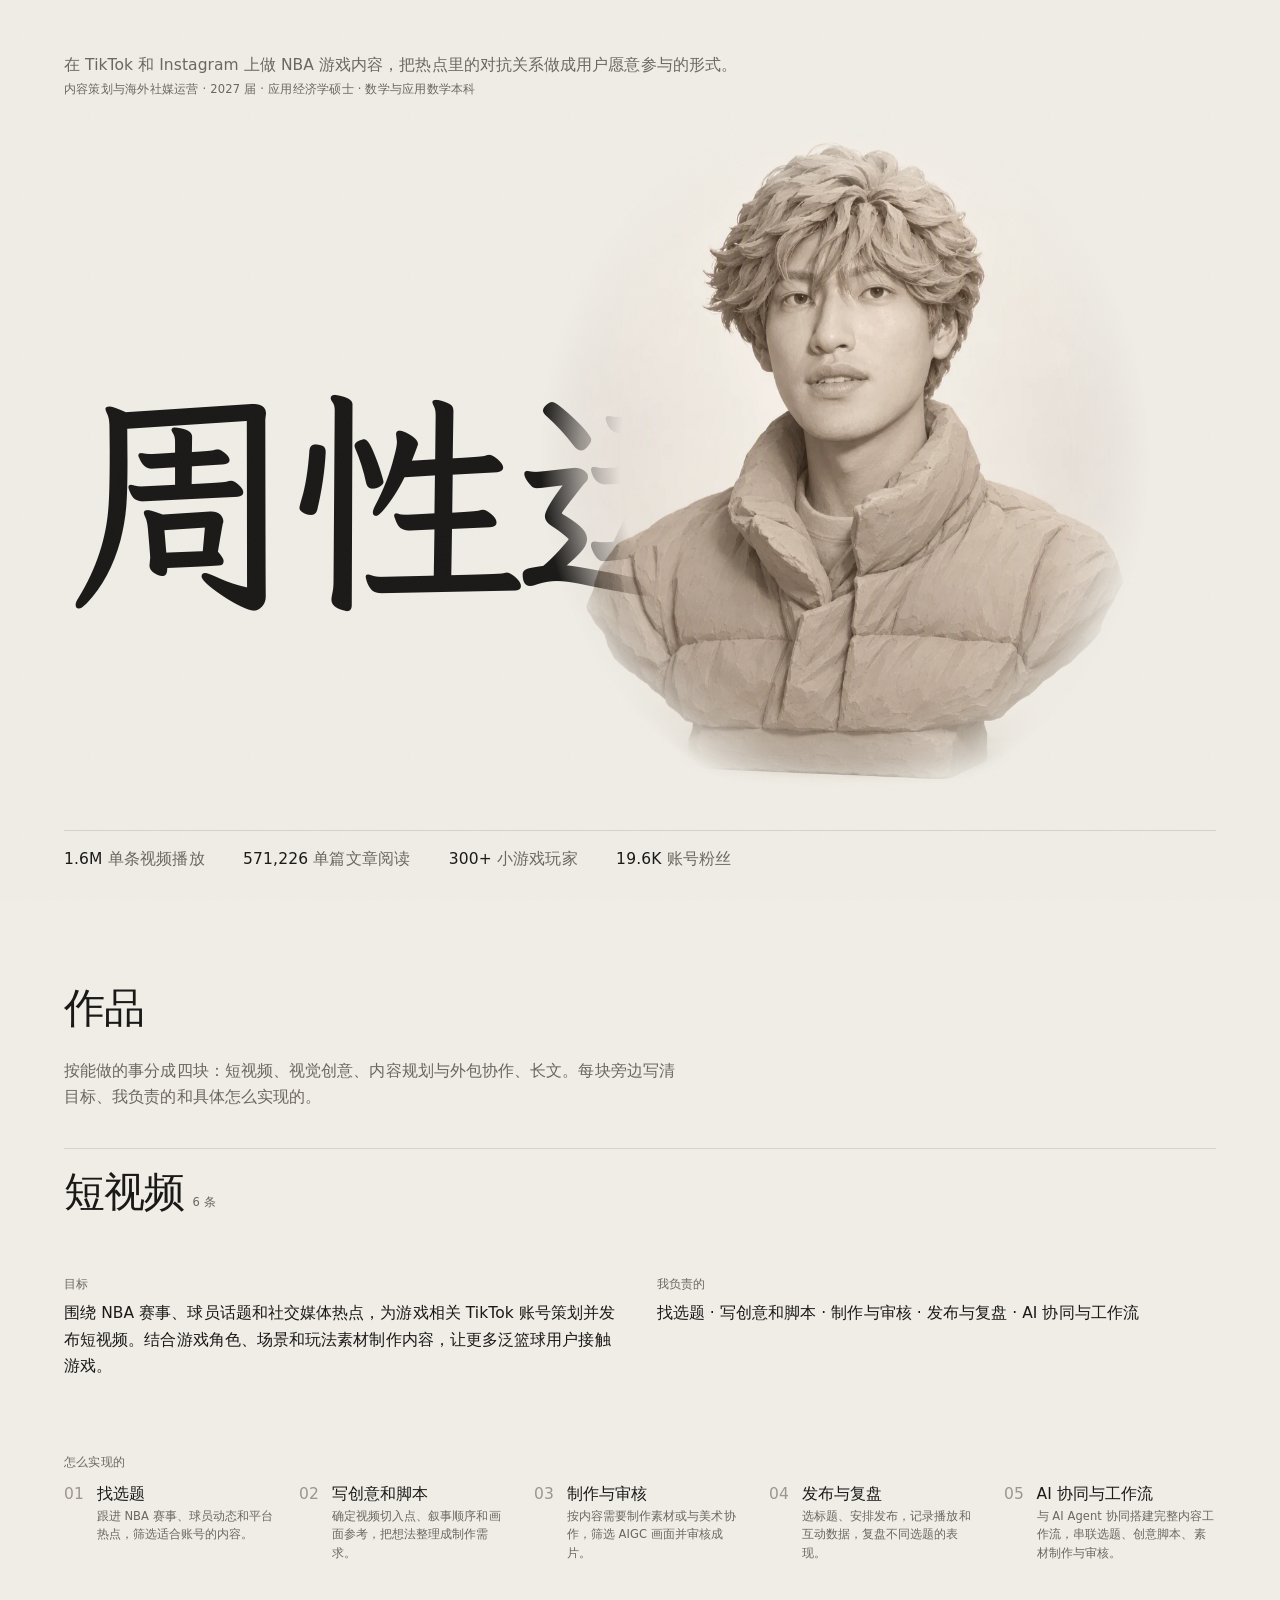
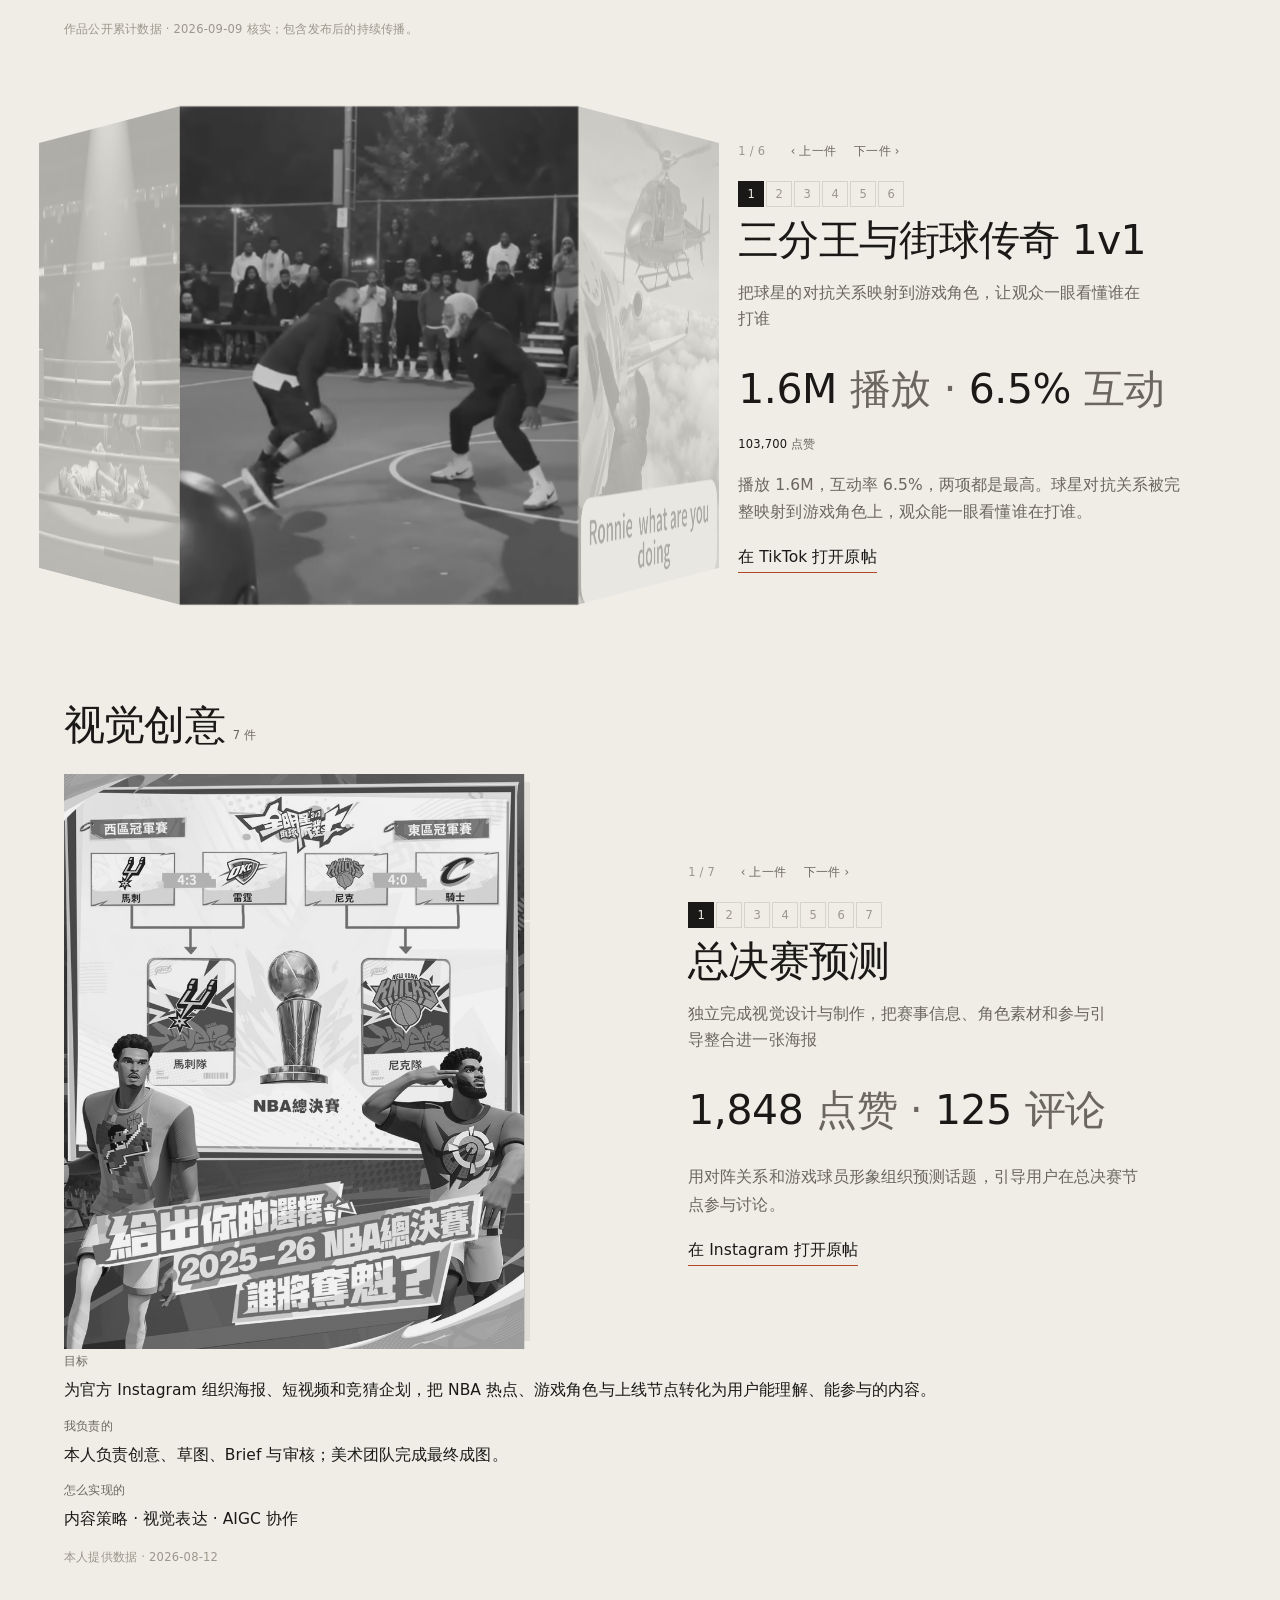
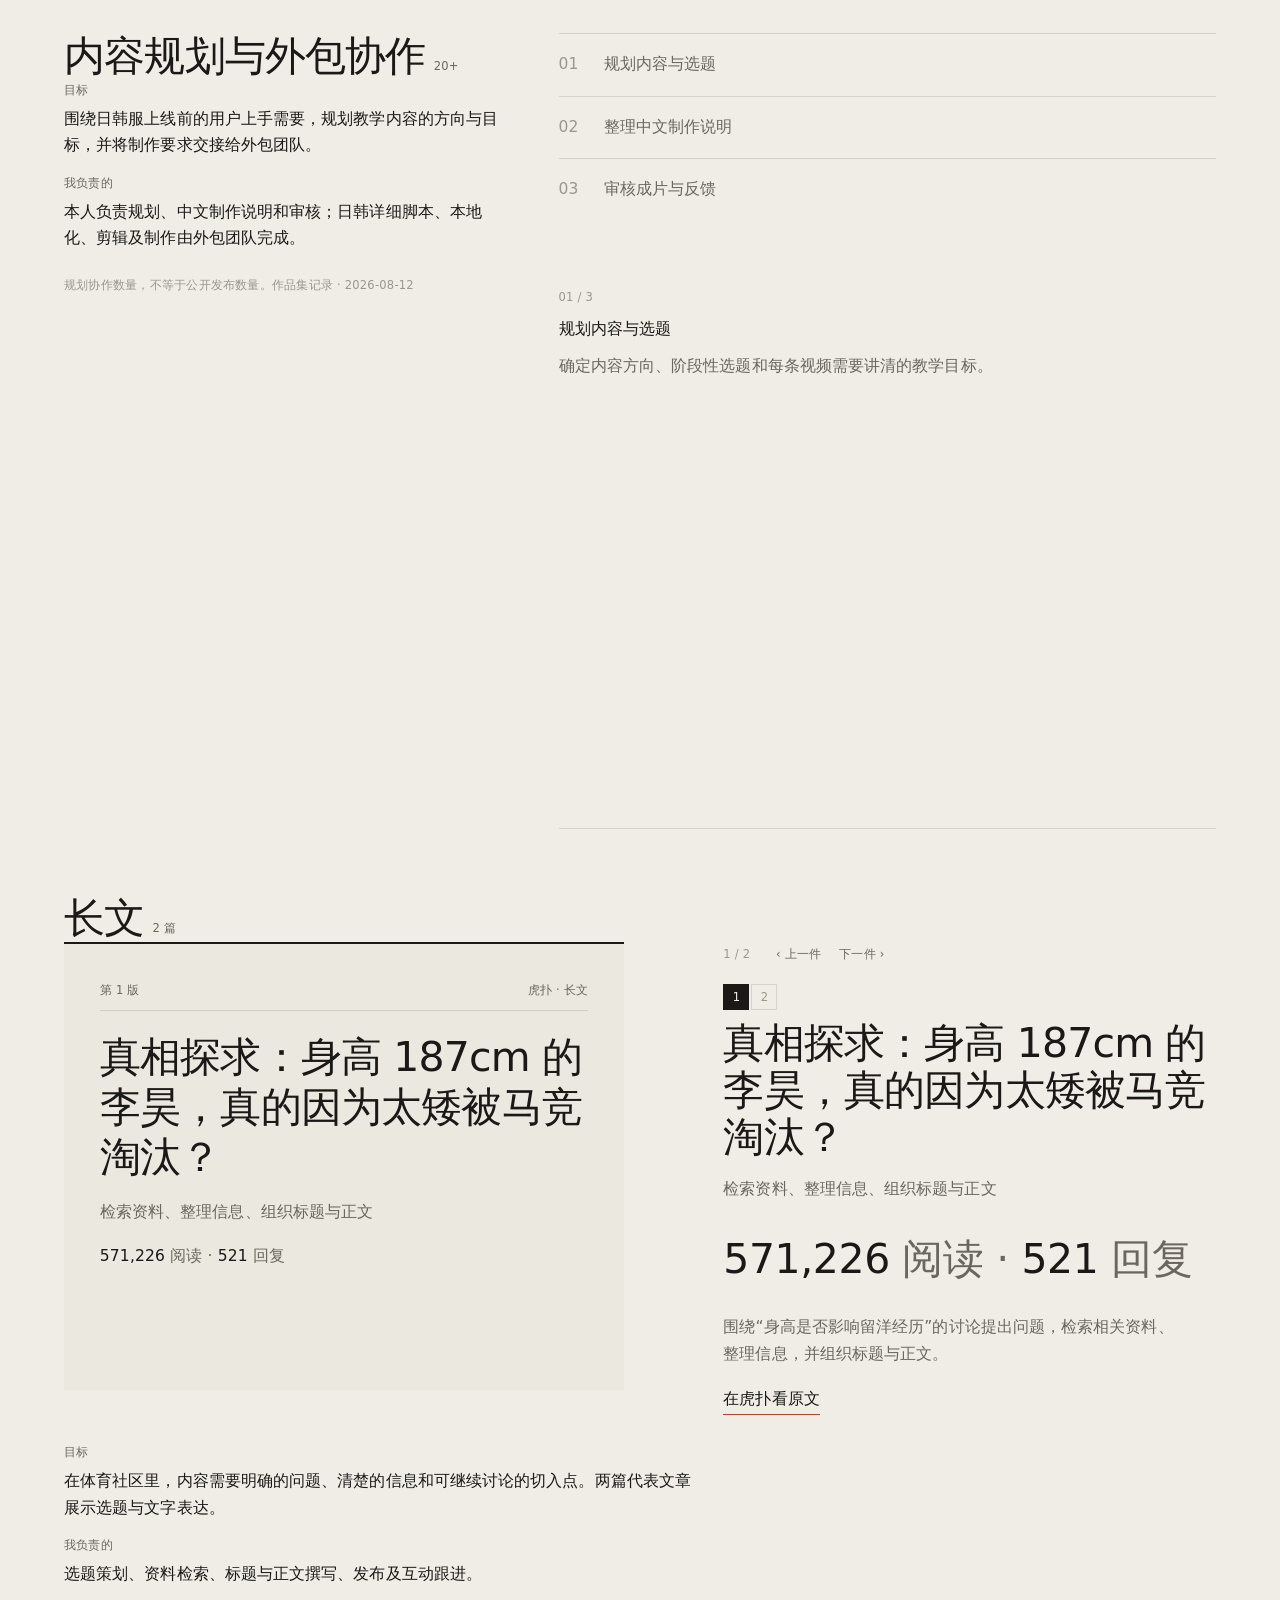
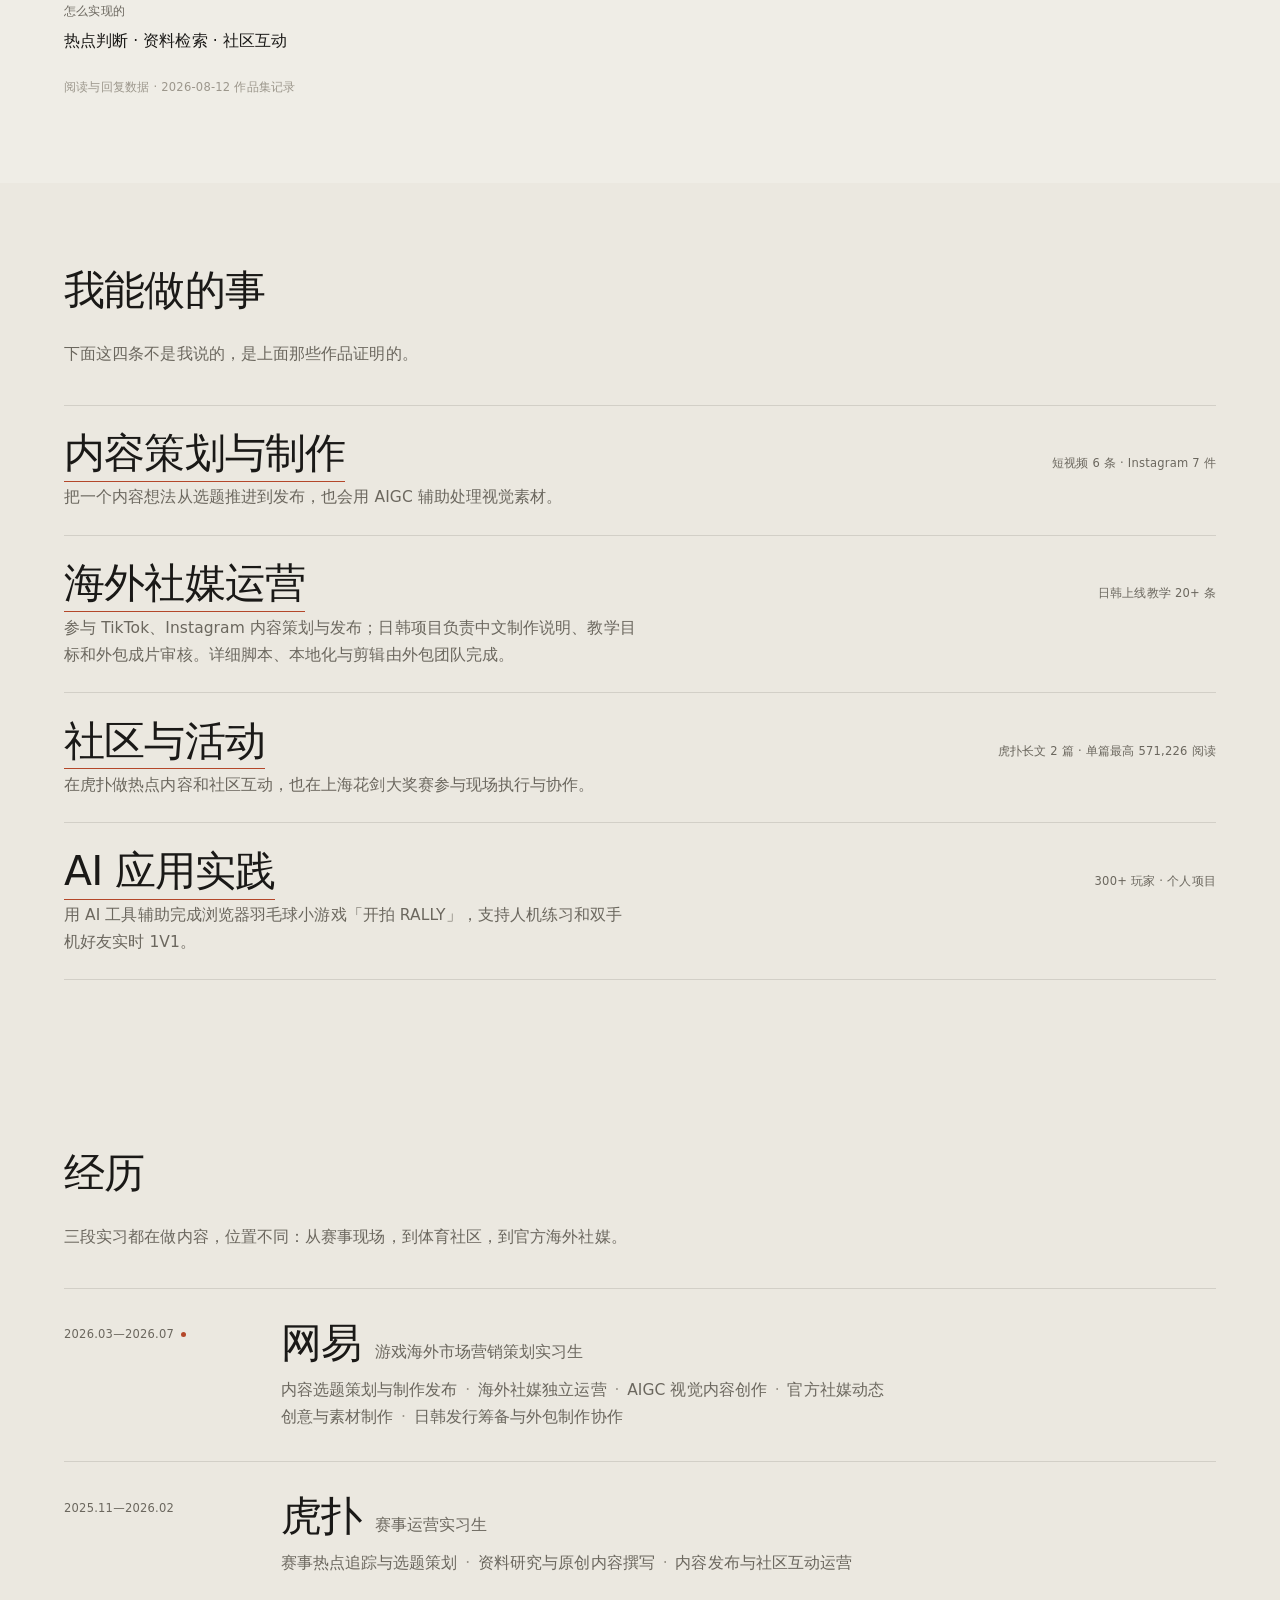
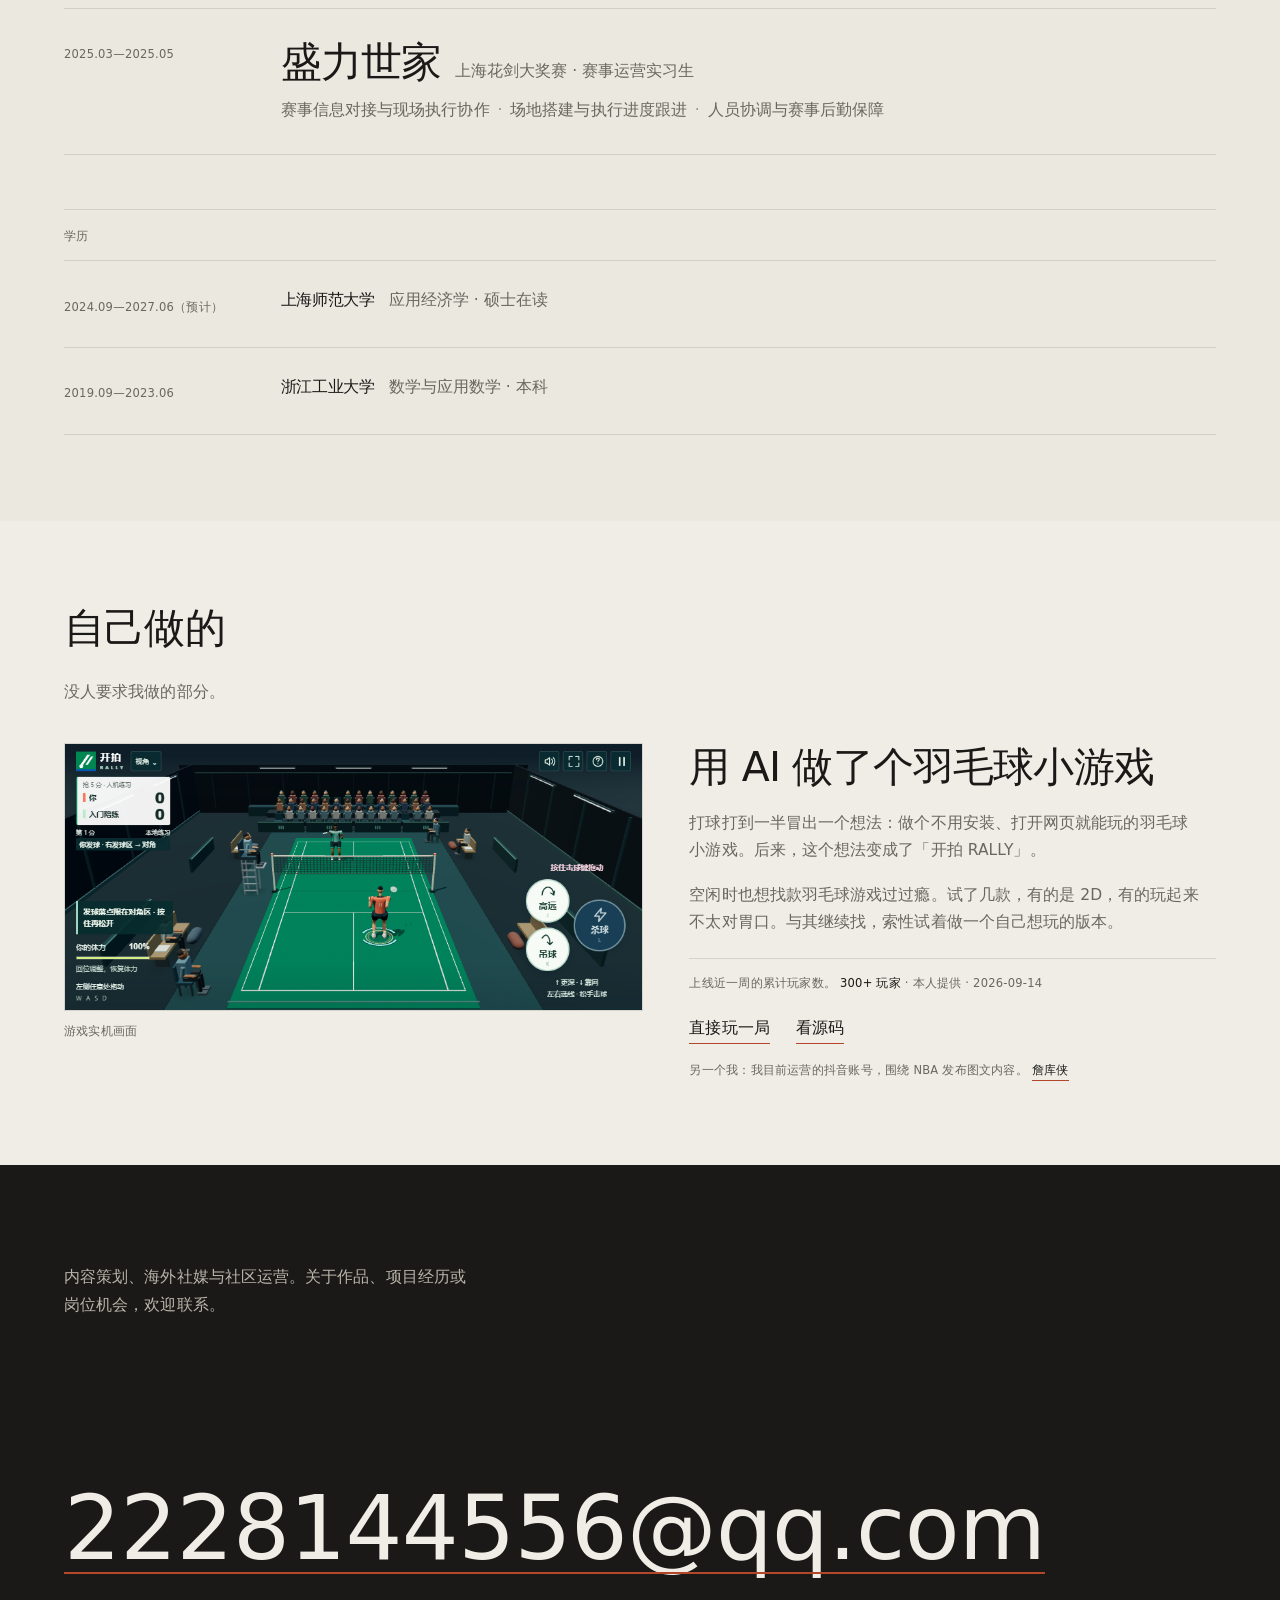
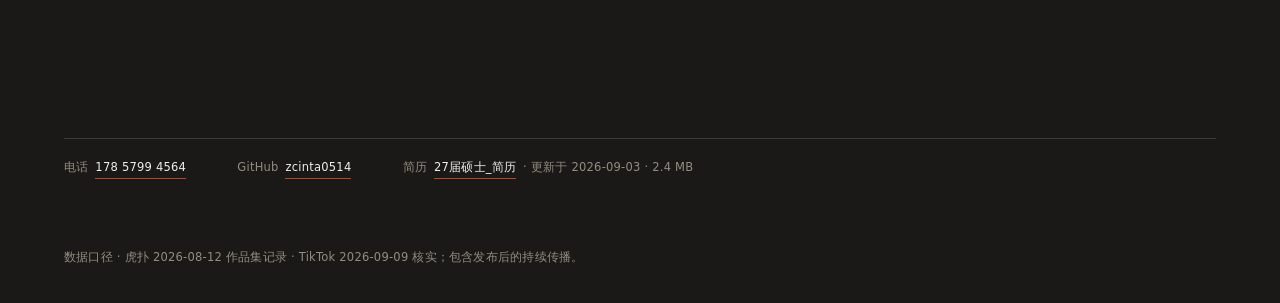
==== site/index.html @ 8b4bf100 "改版：作品章改成四台翻阅装置（转轮 / 翻书 / 抽屉柜 / 掀角） 按用户要求把作品章从"平铺作品"改成"每块一台不同的翻阅装置"—— 浏览本身就是动效，一次只完整露出一个，不再把东西都摊出来。  " ====
<!doctype html>
<html lang="zh-CN">
<head>
<meta charset="utf-8">
<meta name="viewport" content="width=device-width,initial-scale=1">
<title>周性运 · 内容策划与海外社媒运营</title>
<meta name="description" content="周性运（Lucky）的个人作品集：TikTok 与 Instagram 内容策划、海外社媒与社区运营、赛事现场协作，以及用 AI 做的小项目。">
<meta name="theme-color" content="#EFEDE6">
<link rel="stylesheet" href="style.css">
<!-- 有 JS 时才允许「初始隐藏 + 入场」，无 JS 时页面完整可读 -->
<script>document.documentElement.classList.add('js');</script>
</head>
<body>
<a class="skip" href="#works">跳到作品</a>
<div class="grain" aria-hidden="true"></div>

<!-- 顶栏：滚动过首屏后才出现，首屏保持纯净 -->
<header class="bar" id="bar">
  <nav class="bar-nav" aria-label="章节导航">
    <a href="#works" data-nav="works">作品</a>
    <a href="#experience" data-nav="experience">经历</a>
    <a href="#contact" data-nav="contact">联系</a>
    <a class="bar-cv" href="#" data-cv>简历 PDF</a>
  </nav>
</header>

<main id="main">

  <!-- ① 首屏：形象站主位，名字、定位、四个真实数字分列三角 -->
  <section class="hero" aria-labelledby="hero-name">
    <div class="hero-head">
      <h1 class="hero-name" id="hero-name"><span class="mask"><span class="mask-i">周性运</span></span></h1>
      <p class="hero-role">
        <span class="hero-role-main" id="hero-claim"></span>
        <span class="hero-role-sub" id="hero-role-sub"></span>
      </p>
    </div>
    <div class="hero-stage">
      <div class="figure" id="figure" role="img" tabindex="0"
           aria-keyshortcuts="ArrowLeft ArrowRight"
           aria-label="黏土质感的人物半身像：正面站立、微微含笑，会跟随鼠标左右移动转头看向光标。聚焦后可用左右方向键手动调整朝向。"></div>
    </div>
    <p class="hero-proof" id="hero-proof"></p>
    <!-- 峰值方案 B（?peak=hero）时启用：1.6M 升为全页唯一的巨数，证据条只剩其余三个 -->
    <p class="hero-peak" id="hero-peak" hidden></p>
  </section>

  <!-- ② 作品索引：全部作品同权排布，默认去色，点开原地展开 -->
  <section class="sec" id="works" aria-labelledby="works-h">
    <h2 class="sec-h" id="works-h" data-rv><span class="mask"><span class="mask-i">作品</span></span></h2>
    <p class="sec-lead" id="lead-works" data-rv></p>
    <div class="blocks" id="index"></div>
  </section>

  <!-- ③ 中段：能力索引 + 经历，同一块略深的纸色，全页唯一的中景 -->
  <div class="band">
    <section class="sec" id="capability" aria-labelledby="cap-h">
      <h2 class="sec-h" id="cap-h" data-rv><span class="mask"><span class="mask-i">我能做的事</span></span></h2>
      <p class="sec-lead" id="lead-capability" data-rv></p>
      <div class="caps" id="caps"></div>
    </section>

    <section class="sec" id="experience" aria-labelledby="exp-h">
      <h2 class="sec-h" id="exp-h" data-rv><span class="mask"><span class="mask-i">经历</span></span></h2>
      <p class="sec-lead" id="lead-experience" data-rv></p>
      <div class="exps" id="exps"></div>
      <h3 class="sub-h" data-rv>学历</h3>
      <div class="exps exps--edu" id="edus"></div>
    </section>
  </div>

  <!-- ④ 个人项目 -->
  <section class="sec" id="practice" aria-labelledby="pr-h">
    <h2 class="sec-h" id="pr-h" data-rv><span class="mask"><span class="mask-i">自己做的</span></span></h2>
    <p class="sec-lead" id="lead-practice" data-rv></p>
    <div class="practice" id="practice-body"></div>
  </section>

  <!-- ⑤ 收口：唯一的一屏深色，邮箱是主角 -->
  <section class="contact" id="contact" aria-labelledby="contact-h">
    <div class="contact-in">
      <p class="contact-lead" id="contact-lead" data-rv></p>
      <h2 class="contact-mail" id="contact-h" data-rv><a id="contact-mail" href="#"></a></h2>
      <ul class="contact-meta" id="contact-meta" data-rv></ul>
      <p class="contact-note" id="contact-note"></p>
    </div>
  </section>

</main>

<!-- 全站唯一事实来源：仓库共享层，本站不复制、不改写它的任何文案与数字 -->
<script src="../versions/shared/content.js"></script>
<script src="figure.js"></script>
<script src="main.js"></script>
</body>
</html>
---- site/style.css ----
/* ==========================================================================
   周性运 · 个人作品集首页
   零依赖、零构建，file:// 直接可开。
   规则（本文件内自我约束，改前先读）：
   · 只用 transform / opacity / clip-path 做过渡；禁止 transition:all、ease-in、scale(0)
   · 时长只有四档：160 / 320 / 700 / 1000ms；缓动只有 --ease-out 与 --ease-expo
   · 字号只有四档；正文不参与入场动画；入场只播一次
   · 彩色只留给作品：页面本身只有纸色、近黑、暖灰、砖红强调色
   ========================================================================== */

/* 首页姓名字体：霞鹜文楷 Medium（LXGW WenKai Medium）的三字子集（周性运），内嵌为 data URI。
   已核实：解出的 woff2 name 表就是 LXGWWenKai-Medium。（旧站用的是 Noto Serif SC 600，别搞混）
   内嵌而不是外链，是因为部分浏览器在 file:// 下会拦跨源字体请求。 */
@font-face{
  font-family:"Site Name";
  src:url([data-uri]) format("woff2");
  font-style:normal; font-weight:400; font-display:block;
  unicode-range:U+5468,U+6027,U+8FD0;
}

/* ---------------------------------------------------------------- 1 令牌 */
:root{
  /* 色彩：几乎无彩，彩色只留给作品 */
  --paper:#EFEDE6;
  --paper-2:#EBE8E0;            /* 中段一块略深的纸色，制造明暗起伏（提到这个亮度，--ink-2 在其上仍达 4.6:1） */
  --ground:#1A1917;              /* 唯一一屏深色的底色（等于 --ink，另立令牌以免被局部覆盖） */
  --ink:#1A1917;
  --ink-2:#6B675E;              /* 次级文字：暖灰，不是纯灰 */
  --ink-3:#9C978C;
  --rule:rgba(26,25,23,.12);
  --accent:#B4472A;             /* 全站唯一强调色：链接下划线、焦点环、一处标记 */

  /* 缓动：只有两种 */
  --ease-out:cubic-bezier(.22,1,.36,1);
  --ease-expo:cubic-bezier(.16,1,.3,1);

  /* 时长：只有四档 */
  --t-hover:160ms;              /* 悬停反馈（弱） */
  --t-ui:320ms;                 /* UI 状态切换 */
  --t-card:700ms;               /* 卡片入场 / 展开第二级 */
  --t-hero:1000ms;              /* 首屏入场（强） */

  /* 字号：只有四档 */
  --f-xs:11.5px;                /* 标签、注释、数据 */
  --f-sm:15.5px;                /* 正文 */
  --f-md:clamp(26px,3.2vw,42px);/* 章节标题、能力名、详情标题 */
  --f-xl:clamp(38px,7vw,104px); /* 首屏名字、邮箱 */

  /* 版心 */
  --pad:clamp(20px,5vw,76px);
  --gap:clamp(16px,1.8vw,26px);
  --max:1580px;
  --bar:64px;                   /* 顶栏高度，锚点补偿用 */
}

/* ------------------------------------------------------------ 2 基础排版 */
*,*::before,*::after{box-sizing:border-box}
html{-webkit-text-size-adjust:100%}
body{
  margin:0;
  background:var(--paper);
  color:var(--ink);
  font:400 var(--f-sm)/1.75 -apple-system,ui-sans-serif,"PingFang SC","HarmonyOS Sans SC","Microsoft YaHei",system-ui,sans-serif;
  letter-spacing:.005em;
  -webkit-font-smoothing:antialiased;
  overflow-x:hidden;
}
h1,h2,h3,h4,p,ul,ol,figure{margin:0}
ul,ol{padding:0;list-style:none}
a{color:inherit}
img{display:block;max-width:100%}
p{text-wrap:pretty}
h1,h2,h3{text-wrap:balance}
:where(section,[id]){scroll-margin-top:calc(var(--bar) + 12px)}

/* 焦点环：全站唯一，用强调色 */
:where(a,button,[tabindex]):focus-visible{
  outline:2px solid var(--accent);
  outline-offset:3px;
  border-radius:2px;
}
/* 程序化聚焦的容器不画环 */
.card-detail:focus{outline:none}

/* 链接：下划线用强调色，悬停时由右向左收回（160ms，只动 transform） */
.link{
  position:relative;display:inline-block;
  color:var(--ink);text-decoration:none;
}
.link::after{
  content:"";position:absolute;left:0;right:0;bottom:-.12em;height:1px;
  background:var(--accent);transform-origin:0 50%;transform:scaleX(1);
  transition:transform var(--t-hover) var(--ease-out);
}
.link:hover::after{transform-origin:100% 50%;transform:scaleX(0)}

/* 颗粒：全站压一层极淡的噪点，抹掉大色块的塑料感 */
.grain{
  position:fixed;inset:0;z-index:70;pointer-events:none;opacity:.03;
  background-image:url("data:image/svg+xml,%3Csvg xmlns='http://www.w3.org/2000/svg' width='160' height='160'%3E%3Cfilter id='n'%3E%3CfeTurbulence type='fractalNoise' baseFrequency='.85' numOctaves='3' stitchTiles='stitch'/%3E%3C/filter%3E%3Crect width='160' height='160' filter='url(%23n)'/%3E%3C/svg%3E");
}

/* 跳过链接 */
.skip{
  position:fixed;z-index:90;left:var(--pad);top:8px;
  padding:9px 14px;border-radius:2px;
  background:var(--ink);color:var(--paper);
  font-size:var(--f-xs);text-decoration:none;letter-spacing:.02em;
  transform:translateY(-180%);
  transition:transform var(--t-ui) var(--ease-out);
}
.skip:focus{transform:none}

/* -------------------------------------------------------- 3 顶栏（延后出现） */
.bar{
  position:fixed;z-index:60;left:0;right:0;top:0;
  display:flex;justify-content:flex-end;
  padding:0 var(--pad);
  height:var(--bar);
  background:var(--paper);
  border-bottom:1px solid transparent;
  opacity:0;visibility:hidden;
  transition:opacity var(--t-ui) var(--ease-out),
             visibility 0s linear var(--t-ui),
             border-color var(--t-ui) var(--ease-out);
}
.bar.is-on{opacity:1;visibility:visible;border-bottom-color:var(--rule);transition-delay:0s,0s,0s}
.bar-nav{display:flex;align-items:center;gap:clamp(16px,2.4vw,34px)}
.bar-nav a{
  font-size:var(--f-xs);letter-spacing:.02em;text-decoration:none;
  color:var(--ink-2);
  transition:opacity var(--t-hover) var(--ease-out),color var(--t-hover) var(--ease-out);
}
.bar-nav a:hover{color:var(--ink)}
.bar-nav a[aria-current="true"]{color:var(--ink)}
.bar-cv{color:var(--ink)!important;border-bottom:1px solid var(--accent);padding-bottom:2px}

/* ------------------------------------------------------------ 4 揭示原语 */
/* 观察目标用不裁切的 [data-rv]；被裁切/位移的是它内部或它自己（都不影响面积判定） */
html.js [data-rv]{opacity:0;transform:translateY(16px)}
html.js [data-rv].in{
  opacity:1;transform:none;
  transition:opacity var(--t-card) var(--ease-out) calc(var(--i,0)*70ms),
             transform var(--t-card) var(--ease-out) calc(var(--i,0)*70ms);
}
html.js .mask{display:block;overflow:hidden;padding:.1em 0 .12em;margin:-.1em 0 -.12em}
html.js .mask-i{display:block;transform:translateY(115%)}
html.js .in .mask-i{transform:none;transition:transform var(--t-card) var(--ease-expo) calc(var(--i,0)*70ms)}

/* ------------------------------------------------------------------ 5 首屏 */
/* 首屏：巨大的名字作为背景层，黏土形象叠压在他的名字之上。
   三点分布（左上信息 / 中央名字+形象 / 底部数据），只有一个焦点。 */
.hero{
  position:relative;
  min-height:100svh;
  overflow:hidden;                 /* 形象永不溢出视口 */
  padding:0 var(--pad);
}
.hero-head{position:static}        /* 旧结构兼容，不再参与布局 */
.hero-name{
  position:absolute;left:var(--pad);top:56%;
  transform:translateY(-50%);
  margin:0;z-index:1;pointer-events:none;
  white-space:nowrap;
  font-family:"Site Name",-apple-system,ui-sans-serif,"PingFang SC",sans-serif;
  font-weight:400;
  font-size:clamp(78px,18.5vw,278px);line-height:.82;letter-spacing:-.05em;
}
.hero-name .mask{display:block;overflow:hidden;padding-bottom:.06em}
.hero-name .mask-i{text-box:trim-both cap alphabetic}   /* 视觉间距＝真实间距（Chrome 133+/Safari 18.2+，不支持则忽略） */
html.js .hero-name .mask-i{transition:transform var(--t-hero) var(--ease-expo)}
html.js body.loaded .hero-name .mask-i{transform:none}
.hero-role{
  position:absolute;left:var(--pad);top:clamp(34px,6svh,62px);
  z-index:3;
  display:flex;flex-direction:column;gap:4px;
}
.hero-role-main{font-size:var(--f-sm);line-height:1.45;color:var(--ink-2)}
.hero-role-sub{font-size:var(--f-xs);line-height:1.6;color:var(--ink-2);letter-spacing:.02em}
html.js .hero-role,html.js .hero-proof,html.js .hero-peak{opacity:0}
html.js .hero-proof,html.js .hero-peak{transform:translateY(10px)}
html.js body.loaded .hero-role{opacity:1;transition:opacity var(--t-card) var(--ease-out) 80ms}
.hero-stage{position:absolute;inset:0;z-index:2;pointer-events:none}

/* 形象：绝对定位，向下锚定，方形框由 CSS 定尺寸（figure.js 只管帧与转角） */
.figure{
  position:absolute;left:var(--fig-x,66%);bottom:clamp(80px,13svh,136px);
  transform:translateX(-50%);
  width:min(72svh,660px,58vw);aspect-ratio:1/1;
  opacity:0;
  pointer-events:auto;             /* 键盘可聚焦 */
}
html.js .figure{transition:opacity var(--t-hero) var(--ease-out) 80ms}
html.js body.loaded .figure{opacity:1}
.figure .frames{position:absolute;inset:0;will-change:transform}
.figure .frame{
  position:absolute;inset:0;width:100%;height:100%;object-fit:contain;
  opacity:0;transform:translateZ(0);backface-visibility:hidden;
  /* 径向羽化：抹掉图片自带方形背景的边界，让形象无缝浮在纸色上 */
  -webkit-mask-image:radial-gradient(ellipse 47% 54% at 50% 50%,#000 74%,rgba(0,0,0,.62) 87%,transparent 100%);
  mask-image:radial-gradient(ellipse 47% 54% at 50% 50%,#000 74%,rgba(0,0,0,.62) 87%,transparent 100%);
  /* 素材自带背景比纸色偏暗偏暖（中心约差 6/255），提一档正好压回纸色 */
  filter:brightness(1.02);
  pointer-events:none;user-select:none;-webkit-user-drag:none;
}
.figure .shadow{
  position:absolute;left:50%;bottom:.6%;width:52%;height:7.5%;
  transform:translateX(-50%);
  background:radial-gradient(closest-side,rgba(62,54,42,.20),rgba(62,54,42,.12) 45%,rgba(62,54,42,.04) 72%,rgba(62,54,42,0) 100%);
  filter:blur(6px);pointer-events:none;
}

/* 四个真实数字：一行小字，不做大数字并排 */
.hero-proof{
  position:absolute;left:var(--pad);right:var(--pad);bottom:clamp(18px,3svh,32px);
  z-index:3;
  display:flex;flex-wrap:wrap;gap:6px clamp(18px,3vw,42px);
  padding-top:clamp(12px,1.6svh,18px);
  border-top:1px solid var(--rule);
  font-size:var(--f-sm);letter-spacing:.01em;color:var(--ink-2);
}
.hero-proof b{font-weight:500;color:var(--ink);font-variant-numeric:tabular-nums}

/* 峰值方案 B（?peak=hero）：1.6M 从证据条里拿出来，升为首屏唯一的巨数。
   用 --f-xl 一档（与首屏名字、邮箱同级），此时证据条只剩其余三个数字，
   全页不会再出现第二个这么大体量的东西——这就是“唯一的峰值”。 */
.hero-peak{
  position:absolute;left:var(--pad);bottom:clamp(56px,8.6svh,88px);
  z-index:3;margin:0;
  display:flex;align-items:baseline;gap:clamp(10px,1.1vw,16px);flex-wrap:wrap;
  font-size:var(--f-xl);font-weight:400;line-height:1;letter-spacing:-.045em;color:var(--ink);
}
.hero-peak b{font-weight:500;font-variant-numeric:tabular-nums}
.hero-peak span{font-size:var(--f-xs);font-weight:400;letter-spacing:.02em;color:var(--ink-2)}
.hero-peak[hidden]{display:none}
html.js body.loaded .hero-proof{opacity:1;transform:none;transition:opacity var(--t-card) var(--ease-out) 160ms,transform var(--t-card) var(--ease-out) 160ms}
/* 峰值数字比证据条晚一拍出现，让“名字 → 形象 → 巨数 → 证据条”分四拍入场 */
html.js body.loaded .hero-peak{opacity:1;transform:none;transition:opacity var(--t-hero) var(--ease-out) 240ms,transform var(--t-hero) var(--ease-out) 240ms}

/* ------------------------------------------------------------ 6 章节外壳 */
.sec{
  max-width:var(--max);margin-inline:auto;
  padding:clamp(64px,9.5svh,116px) var(--pad);
}
.band{background:var(--paper-2)}
.sec-h{
  font-size:var(--f-md);font-weight:500;line-height:1.12;letter-spacing:-.02em;
  margin-bottom:clamp(26px,4.2svh,46px);   /* 标题上方留白 > 下方留白 */
}
.sec-h .mask-i{text-box:trim-both cap alphabetic}
/* 章节导语：紧贴标题，交代这一节要怎么读。四条长度刻意不同（见 content.js），
   避免四节又长成同一套模具。它属于标题块，所以标题上方留白仍大于下方。 */
.sec-lead{
  font-size:var(--f-sm);line-height:1.7;color:var(--ink-2);
  max-width:62ch;text-wrap:pretty;
  margin:calc(-1 * clamp(10px,1.8svh,22px)) 0 clamp(26px,4.2svh,46px);
}
.sub-h{
  font-size:var(--f-xs);font-weight:400;letter-spacing:.02em;color:var(--ink-2);
  margin:clamp(38px,6svh,62px) 0 14px;padding-top:16px;border-top:1px solid var(--rule);
}

/* ------------------------------------------------------------ 7 作品索引 */
/* ------------------------------------------------- 7 作品：按能力分块 */
/* 不再是“一个大网格装十六件”。四块 = 四种能力，每块有自己的版式、自己的 meta 位置、
   自己的揭示方向。骨架借自 obys 作品页：旁边一列固定的元信息，媒体序列尺寸不一，
   文字写进留白，不堆在同一套卡片里。
     · 短视频  上置 meta 横条 + 通栏主片 + 五格片单 · 片单从左横向擦入
     · 视觉创意 meta 填进海报墙最后一格              · 逐张自下揭开
     · 内容规划 左参数 + 右三步流程                   · 细线从左长出、步骤随后上升
     · 长文    meta 收在末尾，正文只有两行大字          · 不动（克制就是它的区别） */
.blocks{display:block}

/* ---- 块间距。块与块之间比块内松，前一块的尾巴不会和后一块的头黏在一起 ---- */
.blk{padding-top:clamp(52px,7.4svh,92px)}
.blk:first-child{padding-top:0}

/* ---- 块体内网格。--colw = 单格宽，展开时左栏直接用它 → 图片尺寸前后完全一致 ---- */
.blk-body{display:grid;gap:var(--gap)}
.blk--video .blk-body{grid-template-columns:repeat(5,1fr);--colw:calc((100% - 4 * var(--gap)) / 5)}
.blk--poster .blk-body{grid-template-columns:repeat(4,1fr);--colw:calc((100% - 3 * var(--gap)) / 4)}

/* ---- 通栏主片：块 1 的峰值。图与说明并置，why 全文放在正面 ---- */
/* ---- 块 1 的「带架」：一台翻阅装置，不是一排卡片 ----
     台面放当前那盘的封面，切换时封面绕 Y 轴翻过去（翻带）；
     下面一排磁带脊背可以点、可以按左右键，当前那盘抬起来。 */
/* ---- 块 1 的「转轮」：一台轮回式的翻阅装置，不是一排卡片 ----
     六盘磁带排成一个圆环（6 × 60° = 一圈），正面那盘朝着你，
     两侧各斜着一盘、更远的转到背面就看不见了；点下一盘，整圈转 60°。 */
.viewer{--rw:340px;--rh:425px;display:grid;grid-template-columns:minmax(0,1.32fr) minmax(0,1fr);gap:clamp(24px,3.4vw,60px);align-items:center}
.viewer--book{grid-template-columns:minmax(0,1.1fr) minmax(0,1fr)}
.viewer--peel{grid-template-columns:minmax(0,1.25fr) minmax(0,1fr);align-items:start}
.ring{
  position:relative;height:calc(var(--rh) * 1.32);
  display:grid;place-items:center;
  perspective:2000px;                      /* 透视越大，圆的挤压越轻 */
}
.ring-in{
  position:relative;width:var(--rw);height:var(--rh);
  transform-style:preserve-3d;
  transition:transform var(--t-card) var(--ease-expo);   /* 整圈转动 = 轮回的动效本身 */
}
.ring-i{
  position:absolute;inset:0;margin:0;
  backface-visibility:hidden;              /* 转到背面的自动看不见 */
  opacity:.34;
  transition:opacity var(--t-card) var(--ease-out);
}
.ring-i img{
  width:100%;height:100%;object-fit:cover;
  filter:grayscale(1) contrast(.85);
  transition:filter 400ms var(--ease-out);
}
.ring-i.is-on{opacity:1}
.ring-i.is-on img{filter:grayscale(1) contrast(1)}
.ring-i.is-on:hover img{filter:none}       /* 彩色仍然只留给“你正在看的那一件” */

/* ---- 舞台二：翻书（视觉创意）---- */
/* 两层就够：.book-under 放“下一页”，.book-leaf 绕书脊转出去。
   过 90° 后背面不可见，下面那页就露出来了——这就是翻页。 */
.book{position:relative;width:min(100%,460px);aspect-ratio:4/5;perspective:2200px;justify-self:start}
.book-page{position:absolute;inset:0;margin:0;overflow:hidden}
.book-page img{display:block;width:100%;height:100%;object-fit:cover}
.book-under img{filter:grayscale(1) contrast(.9)}
.book-leaf{
  transform-origin:0 50%;                  /* 书脊在左边 */
  backface-visibility:hidden;
  filter:grayscale(1) contrast(.9);
  box-shadow:1px 0 0 var(--rule);
  transition:transform var(--t-hero) var(--ease-expo),filter 400ms var(--ease-out);
}
.book-leaf:hover{filter:none}
.book-leaf.is-flipping{transform:rotateY(-172deg)}
/* 右侧一叠纸边：暗示还有更多页 */
.book-edges{position:absolute;top:8px;bottom:8px;right:-6px;width:6px;display:grid;gap:2px}
.book-edge{background:var(--rule);opacity:.55}
.vpanel{transition:opacity var(--t-ui) var(--ease-out)}
.vpanel.is-turning{opacity:0}
.v-n{display:flex;align-items:baseline;gap:clamp(14px,2vw,26px);font-size:var(--f-xs);letter-spacing:.02em;color:var(--ink-3)}
.v-count{font-variant-numeric:tabular-nums}
.v-nav{display:flex;gap:clamp(10px,1.4vw,18px)}
.v-btn{
  border:0;padding:2px 0;background:none;cursor:pointer;
  font:inherit;font-size:var(--f-xs);letter-spacing:.02em;color:var(--ink-2);
  transition:color var(--t-hover) var(--ease-out);
}
.v-btn:hover{color:var(--ink)}
.v-btn:focus-visible{outline:none;color:var(--ink);text-decoration:underline;text-decoration-color:var(--accent);text-underline-offset:4px}
/* 一圈数字点：告诉你“一共几个、现在第几个”，但内容不摊开 */
.v-dots{display:flex;gap:2px;margin-top:clamp(14px,2svh,20px)}
.v-dot{
  width:26px;height:26px;padding:0;border:1px solid var(--rule);background:none;cursor:pointer;
  font:inherit;font-size:var(--f-xs);color:var(--ink-3);font-variant-numeric:tabular-nums;
  transition:color var(--t-hover) var(--ease-out),border-color var(--t-hover) var(--ease-out),background-color var(--t-hover) var(--ease-out);
}
.v-dot:hover{color:var(--ink);border-color:var(--ink-3)}
.v-dot.is-on{color:var(--paper);background:var(--ink);border-color:var(--ink)}
.v-dot:focus-visible{outline:2px solid var(--accent);outline-offset:2px}
.v-title{margin:10px 0 0;font-size:var(--f-md);font-weight:500;line-height:1.14;letter-spacing:-.02em}
.v-face{margin-top:clamp(12px,1.8svh,18px);font-size:var(--f-sm);line-height:1.7;color:var(--ink-2);max-width:44ch}
.v-meta{margin:clamp(16px,2.4svh,26px) 0 0;font-size:var(--f-md);letter-spacing:-.01em;color:var(--ink-2);font-variant-numeric:tabular-nums}
.v-meta b{font-weight:400;color:var(--ink)}
.v-sub{margin:8px 0 0;font-size:var(--f-xs);letter-spacing:.02em;color:var(--ink-2);font-variant-numeric:tabular-nums}
.v-sub b{font-weight:400;color:var(--ink)}
.v-why{margin-top:clamp(14px,2svh,20px);font-size:var(--f-sm);line-height:1.75;color:var(--ink-2);max-width:46ch}
.v-link{display:inline-block;margin-top:clamp(14px,2svh,22px)}

/* ---- 海报墙最后一格：把“目标 / 我负责的 / 怎么实现的”写进留白。
        8 格 = 7 张海报 + 1 格文字，网格正好铺满，不留空洞。 ---- */
.blk-meta--incell{align-self:start;padding-top:2px}
.blk-meta--incell .blk-meta{display:block}
.blk-meta--incell .blk-row{margin-bottom:12px}
.blk-meta--incell dd{font-size:var(--f-xs);line-height:1.65}
.blk-meta--incell .blk-note{margin-top:14px}

/* ---- 块 3：不是作品网格，是“我怎么干的”。一台抽屉柜：三个把手，拉出一个看一步 ---- */
.blk--flow{display:grid;grid-template-columns:minmax(0,.8fr) minmax(0,1.2fr);gap:clamp(28px,4.4vw,76px);align-items:start}
.blk--flow .blk-meta{display:block}
.cabinet{display:grid}
.cab-handles{list-style:none;margin:0 0 clamp(14px,2.2svh,22px);padding:0}
.cab-handle{
  display:flex;align-items:baseline;gap:clamp(14px,2vw,26px);width:100%;
  padding:clamp(13px,1.9svh,19px) 0;border:0;border-top:1px solid var(--rule);
  background:none;cursor:pointer;text-align:left;
  font:inherit;font-size:var(--f-sm);color:var(--ink-2);
  transition:color var(--t-hover) var(--ease-out);
}
.cab-handle:hover{color:var(--ink)}
.cab-handle.is-on{color:var(--ink)}
.cab-handle.is-on .cab-n{color:var(--accent)}
.cab-handle:focus-visible{outline:none;text-decoration:underline;text-decoration-color:var(--accent);text-underline-offset:4px}
.cab-n{font-weight:400;color:var(--ink-3);font-variant-numeric:tabular-nums}
.cab-name{font-weight:500}
/* 抽屉口：高度固定（取最高那一页），里面靠 translateX 滑，不动高度就不会抽动整页 */
.cab-hop{overflow:hidden;border-bottom:1px solid var(--rule)}
.cab-drawer{display:flex;align-items:stretch;transition:transform var(--t-card) var(--ease-expo)}
.cab-sheet{flex:0 0 100%;padding:clamp(18px,2.6svh,28px) 0 clamp(22px,3svh,32px)}
.cab-step{font-size:var(--f-xs);letter-spacing:.02em;color:var(--ink-3);font-variant-numeric:tabular-nums}
.cab-h{margin:9px 0 0;font-size:var(--f-sm);font-weight:500}
.cab-text{margin-top:10px;font-size:var(--f-sm);line-height:1.7;color:var(--ink-2);max-width:52ch}
.cab-fig{margin:clamp(16px,2.4svh,24px) 0 0}
.cab-fig img{width:100%;height:auto;filter:grayscale(1) contrast(.95);opacity:.82}
.cab-sheet .link{display:inline-block;margin-top:14px}
.blk--flow .pr-cap{margin-top:10px;font-size:var(--f-xs);letter-spacing:.02em;color:var(--ink-3)}

/* ---- 块 4：报纸版面。一次只掀开一版（见 stagePeel），靠字撑不靠图 ---- */
.peel{position:relative;width:min(100%,560px);aspect-ratio:5/4;perspective:2400px;justify-self:start}
.peel-page{
  position:absolute;inset:0;margin:0;overflow:hidden;
  padding:clamp(20px,2.8vw,38px);
  background:var(--paper-2);border-top:2px solid var(--ink);
}
.peel-page{transform-origin:100% 100%}
.peel-leaf{backface-visibility:hidden;transition:transform var(--t-hero) var(--ease-expo)}
.peel-leaf.is-peeling{transform:rotate3d(-1,1,0,152deg)}   /* 从右下角掀开 */
.peel-top{
  display:flex;justify-content:space-between;gap:16px;
  padding-bottom:10px;border-bottom:1px solid var(--rule);
  font-size:var(--f-xs);letter-spacing:.02em;color:var(--ink-2);
}
.peel-head{margin:clamp(16px,2.4svh,26px) 0 0;font-size:var(--f-md);font-weight:500;line-height:1.22;letter-spacing:-.02em}
.peel-face{margin-top:clamp(12px,1.8svh,18px);font-size:var(--f-sm);line-height:1.7;color:var(--ink-2);max-width:36ch}
.peel-meta{margin:clamp(14px,2svh,20px) 0 0;font-size:var(--f-sm);letter-spacing:.01em;color:var(--ink-2);font-variant-numeric:tabular-nums}
.peel-meta b{font-weight:400;color:var(--ink)}

/* ---- 块 4 尾巴：目标 / 我负责的 / 怎么实现的 ---- */
.art-meta-block{margin-top:clamp(22px,3.2svh,36px);max-width:64ch}
.art-meta-block .blk-meta{display:block}

/* ---- 每块不同的揭示。同一个“入场只播一次”的原语，换方向、换介质、换错峰，
        就是四种不同的块——而不是四块同样的卡片淡入。
        【重要】裁切只能下在卡片内部的 .card-media 上。被 IntersectionObserver 观察的
        那个元素一旦被 clip-path 裁到 0 面积，intersectionRatio 恒为 0，它永远等不到自己的
        揭示回调（PROGRESS.md 里记过这个坑）。所以被观察的 .card / .viewer 保持完整面积。 ---- */
/* 块 1 转轮：入场走通用淡入上浮（.viewer 自己就是 data-rv），
   圆盘内三盘之间的明暗切换全交给 .is-on。
   （不要给 .ring-in 加入场旋转——它的 transform 是 deckPaint 写的内联样式，会直接被盖掉） */
html.js .blk--video .viewer .ring-i{opacity:0}
html.js .blk--video .viewer.in .ring-i{opacity:.34}
html.js .blk--video .viewer.in .ring-i.is-on{opacity:1}
/* 块 2 翻书：封面自下掀开（裁的是 .book-under，不是被观察的 .viewer） */
html.js .viewer--book .book-under{clip-path:inset(100% 0 0 0)}
html.js .viewer--book.in .book-under{clip-path:inset(0);transition:clip-path var(--t-hero) var(--ease-expo) 80ms}
/* 块 3 抽屉：把手依次推入，抽屉里的那一页随后淡入（--n 由 main.js 写） */
html.js .blk--flow .cab-handle{opacity:0;transform:translateX(-12px)}
html.js .blk--flow .cabinet.in .cab-handle{opacity:1;transform:none}
html.js .blk--flow .cab-handle{transition:opacity var(--t-card) var(--ease-out) calc(var(--n,0)*90ms + 80ms),transform var(--t-card) var(--ease-out) calc(var(--n,0)*90ms + 80ms),color var(--t-hover) var(--ease-out)}
html.js .blk--flow .cab-sheet{opacity:0}
html.js .blk--flow .cabinet.in .cab-sheet{opacity:1;transition:opacity var(--t-hero) var(--ease-out) 260ms}
/* 块 4 掀角：版面只淡入，位移交给掀页本身（不要让入场去抢 transform） */
html.js .viewer--peel .peel-page{opacity:0}
html.js .viewer--peel.in .peel-page{opacity:1;transition:opacity var(--t-hero) var(--ease-out) 120ms}
/* ---- 块头：块名 + 目标 / 我负责的 / 怎么实现的。
        三样全取自 content.js 已有字段，不新写事实 ---- */
.blk-head{
  display:grid;grid-template-columns:repeat(3,minmax(0,1fr));
  gap:clamp(18px,2.6vw,40px);
  margin-bottom:clamp(26px,4svh,46px);
  padding-top:clamp(16px,2.2svh,24px);border-top:1px solid var(--rule);
}
.blk-head--slim{padding-top:0;border-top:0;margin-bottom:clamp(18px,2.8svh,30px)}
.blk-name{grid-column:1/-1;font-size:var(--f-md);font-weight:500;line-height:1.14;letter-spacing:-.02em}
.blk-head .blk-name{margin-bottom:clamp(18px,2.8svh,30px)}
.blk-head--slim .blk-name{margin-bottom:0}
.blk-count{
  margin-left:.7em;font-size:var(--f-xs);font-weight:400;letter-spacing:.02em;
  color:var(--ink-2);font-variant-numeric:tabular-nums;
}
.blk-meta{grid-column:1/-1;margin:0;display:grid;grid-template-columns:repeat(2,minmax(0,1fr));gap:clamp(18px,2.6vw,40px)}
/* “怎么实现的”横跨整行；块 1 的五步再自己排成五列（竖排会占掉一整屏，把作品挤到屏幕外） */
.blk-how{grid-column:1/-1;margin-top:clamp(20px,2.8svh,30px)}
.blk-how-h{font-size:var(--f-xs);letter-spacing:.02em;color:var(--ink-2);margin-bottom:10px}
.blk--video .blk-steps{grid-template-columns:repeat(5,minmax(0,1fr));gap:clamp(12px,1.8vw,26px)}
.blk--video .blk-step-text{font-size:var(--f-xs);line-height:1.6}
.blk-row{margin:0 0 14px}
.blk-row:last-child{margin-bottom:0}
.blk-meta dt{font-size:var(--f-xs);letter-spacing:.02em;color:var(--ink-2);margin-bottom:6px}
.blk-meta dd{margin:0;font-size:var(--f-sm);line-height:1.7;text-wrap:pretty}
.blk-steps{list-style:none;margin:0;padding:0;display:grid;gap:9px}
.blk-steps li{display:grid;grid-template-columns:2.1em minmax(0,1fr);font-size:var(--f-sm);line-height:1.6}
.blk-step-n{font-weight:400;color:var(--ink-3);font-variant-numeric:tabular-nums}
.blk-step-b{display:block}
.blk-step-name{display:block;font-weight:500}
.blk-step-text{display:block;color:var(--ink-2);font-weight:400}
.blk-note{grid-column:1/-1;margin-top:clamp(18px,2.6svh,30px);font-size:var(--f-xs);letter-spacing:.02em;color:var(--ink-3)}

.card{
  position:relative;display:grid;align-content:start;
  grid-template-columns:1fr;grid-template-areas:"media" "body";
  gap:var(--gap);
}
.card-media{
  grid-area:media;position:relative;aspect-ratio:4/5;overflow:hidden;
  opacity:.72;
  transition:opacity 400ms var(--ease-out);
}
.card-media img{
  position:absolute;inset:0;width:100%;height:100%;object-fit:cover;
  filter:grayscale(1) contrast(.9);
  transition:filter 400ms var(--ease-out);
}
/* 悬停/聚焦/展开：只有这一张恢复彩色与满不透明度 */
.card:hover .card-media,.card:focus-within .card-media,.card.is-open .card-media{opacity:1}
.card:hover .card-media img,.card:focus-within .card-media img,.card.is-open .card-media img{filter:grayscale(0) contrast(1)}
.card-body{grid-area:body;display:flex;flex-direction:column;gap:7px}
.card-title{font-size:var(--f-sm);font-weight:500;line-height:1.5;letter-spacing:0}
/* 卡面“我做了什么”：本版最重要的信息层级调整。原来这句角色说明只在展开后才看得到，
   默认态只剩标题与播放量，读者看不出他做了什么 */
.card-face{font-size:var(--f-xs);line-height:1.6;letter-spacing:.01em;color:var(--ink-2);text-wrap:pretty}
.card-meta{
  display:flex;flex-wrap:wrap;gap:2px 12px;
  font-size:var(--f-xs);letter-spacing:.02em;color:var(--ink-2);
}
.card-meta b{font-weight:400;color:var(--ink);font-variant-numeric:tabular-nums}
.card-open{
  position:absolute;z-index:2;inset:0;
  border:0;padding:0;background:none;cursor:pointer;color:transparent;font-size:0;
}

/* 多帧静帧：媒体区整条并排铺开（分镜/静帧组），不是单张封面 */
.card-media--strip{display:grid;grid-auto-flow:column;grid-auto-columns:1fr;gap:2px}
.card-media--strip img{position:static;width:100%;height:100%}

/* 展开态：卡片变成整行，左栏原地不动，右栏收详情 */
.card.is-open{
  grid-column:1/-1;
  grid-template-columns:var(--colw) minmax(0,1fr);
  grid-template-areas:"media detail" "body detail";
}
.card.is-open .card-open{right:auto;width:var(--colw)}
.card-detail{display:none}
.card.is-open .card-detail{
  display:block;grid-area:detail;align-self:start;
  max-width:64ch;
  clip-path:inset(0 0 100% 0);
  transition:clip-path var(--t-ui) var(--ease-out);
}
.card.is-open.is-shown .card-detail{clip-path:inset(0);transition:clip-path var(--t-card) var(--ease-expo)}
.detail-top{
  display:flex;align-items:baseline;gap:8px 16px;flex-wrap:wrap;
  padding-top:13px;margin-bottom:clamp(14px,2svh,20px);
  border-top:1px solid var(--rule);
  font-size:var(--f-xs);letter-spacing:.02em;color:var(--ink-2);font-variant-numeric:tabular-nums;
}
.detail-top b{font-weight:400;color:var(--ink)}
.detail-close{
  margin-left:auto;border:0;padding:0;background:none;cursor:pointer;
  font:inherit;font-size:var(--f-xs);letter-spacing:.02em;color:var(--ink-2);
  transition:opacity var(--t-hover) var(--ease-out);
}
.detail-close:hover{color:var(--ink)}
.detail-text{font-size:var(--f-sm);color:var(--ink-2);max-width:60ch}
.detail-note{margin-top:12px;font-size:var(--f-xs);color:var(--ink-2);letter-spacing:.02em;max-width:60ch}
.detail-text+.detail-text{margin-top:12px}
.detail-steps{margin-top:18px;display:grid;gap:9px}
.detail-steps li{font-size:var(--f-sm);color:var(--ink-2);max-width:60ch}
.detail-steps b{font-weight:500;color:var(--ink);margin-right:.7em}
.detail-thumbs{display:flex;flex-wrap:wrap;gap:10px;margin-top:20px}
.detail-thumbs img{
  width:clamp(104px,10vw,138px);aspect-ratio:4/5;object-fit:cover;
  filter:grayscale(1) contrast(.9);opacity:.72;
  transition:opacity 400ms var(--ease-out),filter 400ms var(--ease-out);
}
.detail-thumbs img:hover{filter:grayscale(0) contrast(1);opacity:1}
.detail-links{display:flex;flex-wrap:wrap;gap:10px 26px;margin-top:clamp(18px,2.4svh,26px);font-size:var(--f-sm)}

/* 块 1 / 块 2 的展开直接用上面第 7 节那套统一规则（.card.is-open + --colw），
   不再有单独的“峰值卡”特例——块 1 的峰值现在是带架的台面。 */

/* ------------------------------------------------------------ 8 能力索引 */
/* 四行文字，不做卡片网格 */
.caps{margin-top:clamp(6px,1.4svh,14px)}
.cap{
  display:grid;grid-template-columns:minmax(0,1fr) auto;gap:6px 28px;align-items:baseline;
  padding:clamp(18px,2.6svh,26px) 0;border-top:1px solid var(--rule);
  text-decoration:none;
}
.cap:last-child{border-bottom:1px solid var(--rule)}
.cap-name{font-size:var(--f-md);font-weight:500;line-height:1.2;letter-spacing:-.02em}
.cap-name .link{display:inline}
.cap-stat{font-size:var(--f-xs);letter-spacing:.02em;color:var(--ink-2);font-variant-numeric:tabular-nums;text-align:right}
.cap-note{grid-column:1/-1;font-size:var(--f-sm);color:var(--ink-2);max-width:58ch}
.cap:hover .link::after{transform-origin:100% 50%;transform:scaleX(0)}

/* ---------------------------------------------------------------- 9 经历 */
.exp{
  display:grid;grid-template-columns:11.5em minmax(0,1fr);gap:6px clamp(20px,3vw,48px);
  padding:clamp(22px,3.4svh,34px) 0;border-top:1px solid var(--rule);
}
.exp:last-child{border-bottom:1px solid var(--rule)}
.exp-when{font-size:var(--f-xs);letter-spacing:.02em;color:var(--ink-2);font-variant-numeric:tabular-nums;padding-top:.4em}
.exp-co{font-size:var(--f-md);font-weight:500;line-height:1.15;letter-spacing:-.02em;display:flex;flex-wrap:wrap;align-items:baseline;gap:4px 14px}
.exp-role{font-size:var(--f-sm);font-weight:400;letter-spacing:0;color:var(--ink-2)}
.exp-points{margin-top:10px;font-size:var(--f-sm);color:var(--ink-2);max-width:62ch}
.exp-points span+span::before{content:"·";margin:0 .5em;color:var(--ink-3)}
/* 全站唯一一处强调色标记：最近一段经历 */
.exp--now .exp-when{color:var(--ink-2)}
.exp--now .exp-when::after{
  content:"";display:inline-block;width:5px;height:5px;margin-left:.6em;
  border-radius:50%;background:var(--accent);vertical-align:middle;
}
.exps--edu .exp-co{font-size:var(--f-sm);font-weight:500}
.exps--edu .exp-when{color:var(--ink-2)}

/* ------------------------------------------------------------ 10 个人项目 */
.practice{display:grid;grid-template-columns:minmax(0,1.1fr) minmax(0,1fr);gap:clamp(24px,3.6vw,56px);align-items:start}
.pr-fig{margin:0}
.pr-fig img{width:100%;height:auto;border:1px solid var(--rule)}
.pr-cap{margin-top:10px;font-size:var(--f-xs);letter-spacing:.02em;color:var(--ink-2)}
.pr-h{font-size:var(--f-md);font-weight:500;line-height:1.2;letter-spacing:-.02em}
.pr-text{margin-top:clamp(14px,2svh,20px);max-width:52ch;color:var(--ink-2)}
.pr-text em{font-style:normal;color:var(--ink-3)}
.pr-stat{
  margin-top:clamp(16px,2.4svh,24px);padding-top:14px;border-top:1px solid var(--rule);
  font-size:var(--f-xs);letter-spacing:.02em;color:var(--ink-2);
}
.pr-stat b{font-weight:500;color:var(--ink);font-variant-numeric:tabular-nums}
.pr-links{display:flex;flex-wrap:wrap;gap:10px 26px;margin-top:clamp(16px,2.4svh,22px);font-size:var(--f-sm)}
.pr-else{margin-top:clamp(14px,2svh,20px);font-size:var(--f-xs);letter-spacing:.02em;color:var(--ink-2)}

/* ------------------------------------------------------ 11 联系（唯一深色屏） */
.contact{
  background:var(--ground);
  --ink:#EFEDE6;--ink-2:#B9B4A9;--ink-3:#928C80;--rule:rgba(239,237,230,.16);
  color:var(--ink);
  min-height:82svh;
  display:flex;
  padding:clamp(64px,11svh,120px) var(--pad) clamp(24px,4svh,40px);
}
.contact-in{
  width:100%;max-width:var(--max);margin-inline:auto;
  display:grid;grid-template-rows:auto 1fr auto;gap:clamp(30px,6svh,64px);
}
.contact-lead{max-width:42ch;color:var(--ink-2);font-size:var(--f-sm)}
.contact-mail{align-self:center;font-weight:500;line-height:1.05;letter-spacing:-.03em}
.contact-mail a{
  /* 与首屏名字同一档字号；窄屏下按可用宽度收一档，避免溢出 */
  font-size:min(var(--f-xl),8.6vw);
  text-decoration:none;position:relative;display:inline-block;
}
.contact-mail a::after{
  content:"";position:absolute;left:0;right:0;bottom:.02em;height:2px;
  background:var(--accent);transform-origin:0 50%;
  transition:transform var(--t-hover) var(--ease-out);
}
.contact-mail a:hover::after{transform-origin:100% 50%;transform:scaleX(0)}
.contact-meta{
  display:flex;flex-wrap:wrap;gap:12px clamp(20px,4vw,54px);
  padding-top:18px;border-top:1px solid var(--rule);
  font-size:var(--f-xs);letter-spacing:.02em;
}
.contact-meta li{display:flex;gap:.6em;align-items:baseline;color:var(--ink-3)}
.contact-meta a{color:var(--ink);text-decoration:none}
.contact-note{margin-top:16px;font-size:var(--f-xs);letter-spacing:.02em;color:var(--ink-3)}

/* ------------------------------------------------------------ 12 响应式 */
@media (max-width:1080px){
  .practice{grid-template-columns:1fr}
  .pr-fig{max-width:660px}
}
@media (max-width:860px){
  .exp{grid-template-columns:1fr;gap:8px}
  .exp-when{padding-top:0}
  .cap{grid-template-columns:1fr}
  .cap-stat{text-align:left}
  .blk-head,.blk-meta{grid-template-columns:1fr;gap:16px}
  .blk--video .blk-steps{grid-template-columns:repeat(2,minmax(0,1fr));gap:14px 20px}
  .blk--flow{grid-template-columns:1fr;gap:clamp(24px,3.6svh,40px)}
}
@media (max-width:600px){
  .hero{--fig-x:50%;padding-top:clamp(38px,7svh,60px)}
  .figure{width:min(94%,52svh,520px)}
  .hero-head{gap:6px 16px}
  .hero-role{align-items:flex-start;text-align:left;padding-top:0}
  /* 窄屏上证据条会折成两行，抬高巨数，否则两者会叠在一起 */
  html[data-peak="hero"] .hero-peak{bottom:clamp(104px,14svh,142px)}
  .hero-proof{gap:4px 14px}
  /* 四块在窄屏上全部收成 1–2 列，--colw 跟着变，展开时图片尺寸仍然前后一致 */
  .blk--video .blk-body{grid-template-columns:repeat(2,1fr);--colw:calc((100% - var(--gap)) / 2)}
  .blk--poster .blk-body{grid-template-columns:repeat(2,1fr);--colw:calc((100% - var(--gap)) / 2)}
  /* 7 张海报 + meta = 8 格，两列正好四行铺满，窄屏上不用再单独调 meta 位置 */
  /* 看台一列堆叠。转轮要把 --rw 缩小，半径跟着变小，整圈才放得下 */
  .viewer,.viewer--book,.viewer--peel{grid-template-columns:1fr;gap:clamp(18px,2.6svh,28px)}
  .viewer{--rw:150px;--rh:188px}
  .viewer--book .book,.viewer--peel .peel{justify-self:center}
  .book{width:min(100%,320px)}
  .peel{aspect-ratio:1/1}
  .v-dot{width:32px;height:32px}
  /* 窄屏上五步收成一列，否别每列只剩一个字宽 */
  .blk--video .blk-steps{grid-template-columns:1fr;gap:12px}
  .art-title{max-width:none}
  .card.is-open{grid-template-columns:1fr;grid-template-areas:"media" "body" "detail"}
  .card.is-open .card-open{right:0;width:auto}
  .card.is-open .card-detail{margin-top:6px}
  .band .sec{padding-inline:var(--pad)}
}
@media (max-width:420px){
  .blk--video .blk-body,.blk--poster .blk-body{grid-template-columns:1fr;--colw:100%}
}

/* ------------------------------------------- 13 减弱动效 / flat 截图模式 */
/* 保留不透明度，去掉所有位移；形象完全静止；入场只留淡入 */
@media (prefers-reduced-motion:reduce){
  html.js .mask-i{transform:none!important}
  html.js [data-rv]{transform:none!important;transition:opacity var(--t-ui) var(--ease-out)!important}
  html.js [data-rv].in{transform:none!important;transition:opacity var(--t-ui) var(--ease-out)!important}
  html.js body.loaded .hero-role,
  html.js body.loaded .hero-proof,
  html.js body.loaded .hero-peak{transform:none!important;transition:opacity var(--t-ui) var(--ease-out)!important}
  html.js .figure{transform:translateX(-50%)!important;transition:opacity var(--t-ui) linear!important}
  .card-media,.card-media img{transition-duration:200ms!important}
  .card.is-open .card-detail,
  .card.is-open.is-shown .card-detail{clip-path:none!important;transition:none!important}
  .skip,.bar{transition:opacity var(--t-ui) linear!important}
}
html.calm{scroll-behavior:auto}
html.calm .mask-i{transform:none!important}
html.calm [data-rv]{opacity:1;transform:none!important}
html.calm .card.is-open .card-detail,
html.calm .card.is-open.is-shown .card-detail{clip-path:none!important}
html.calm .hero-role,html.calm .hero-proof,html.calm .hero-peak,html.calm .figure{opacity:1;transform:none!important}
html.calm .figure{transform:translateX(-50%)!important}
html.calm .bar{opacity:1;visibility:visible;border-bottom-color:var(--rule)}
html.calm .hero-name .mask-i{transform:none}
/* flat=1：全部状态立即到位，供截图与 PDF 导出 */
html.flat *,html.flat *::before,html.flat *::after{transition:none!important;animation:none!important}
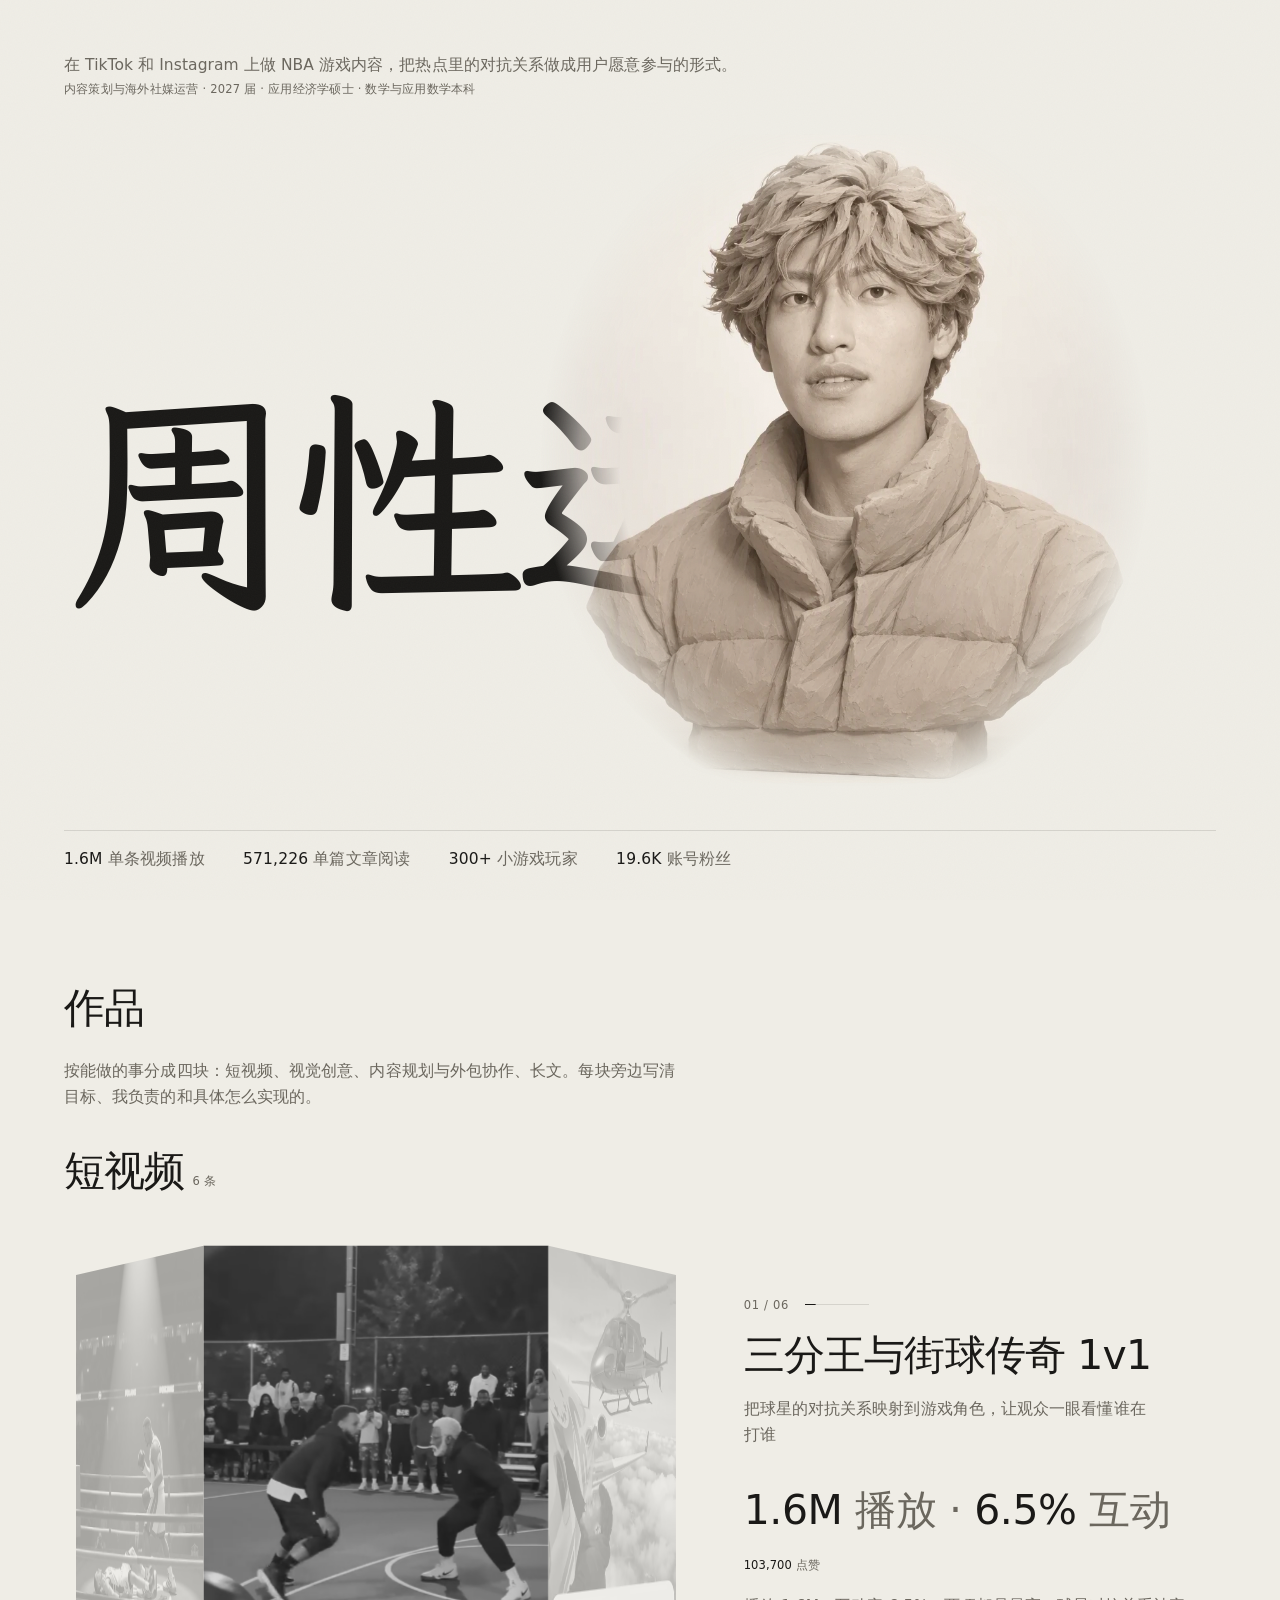
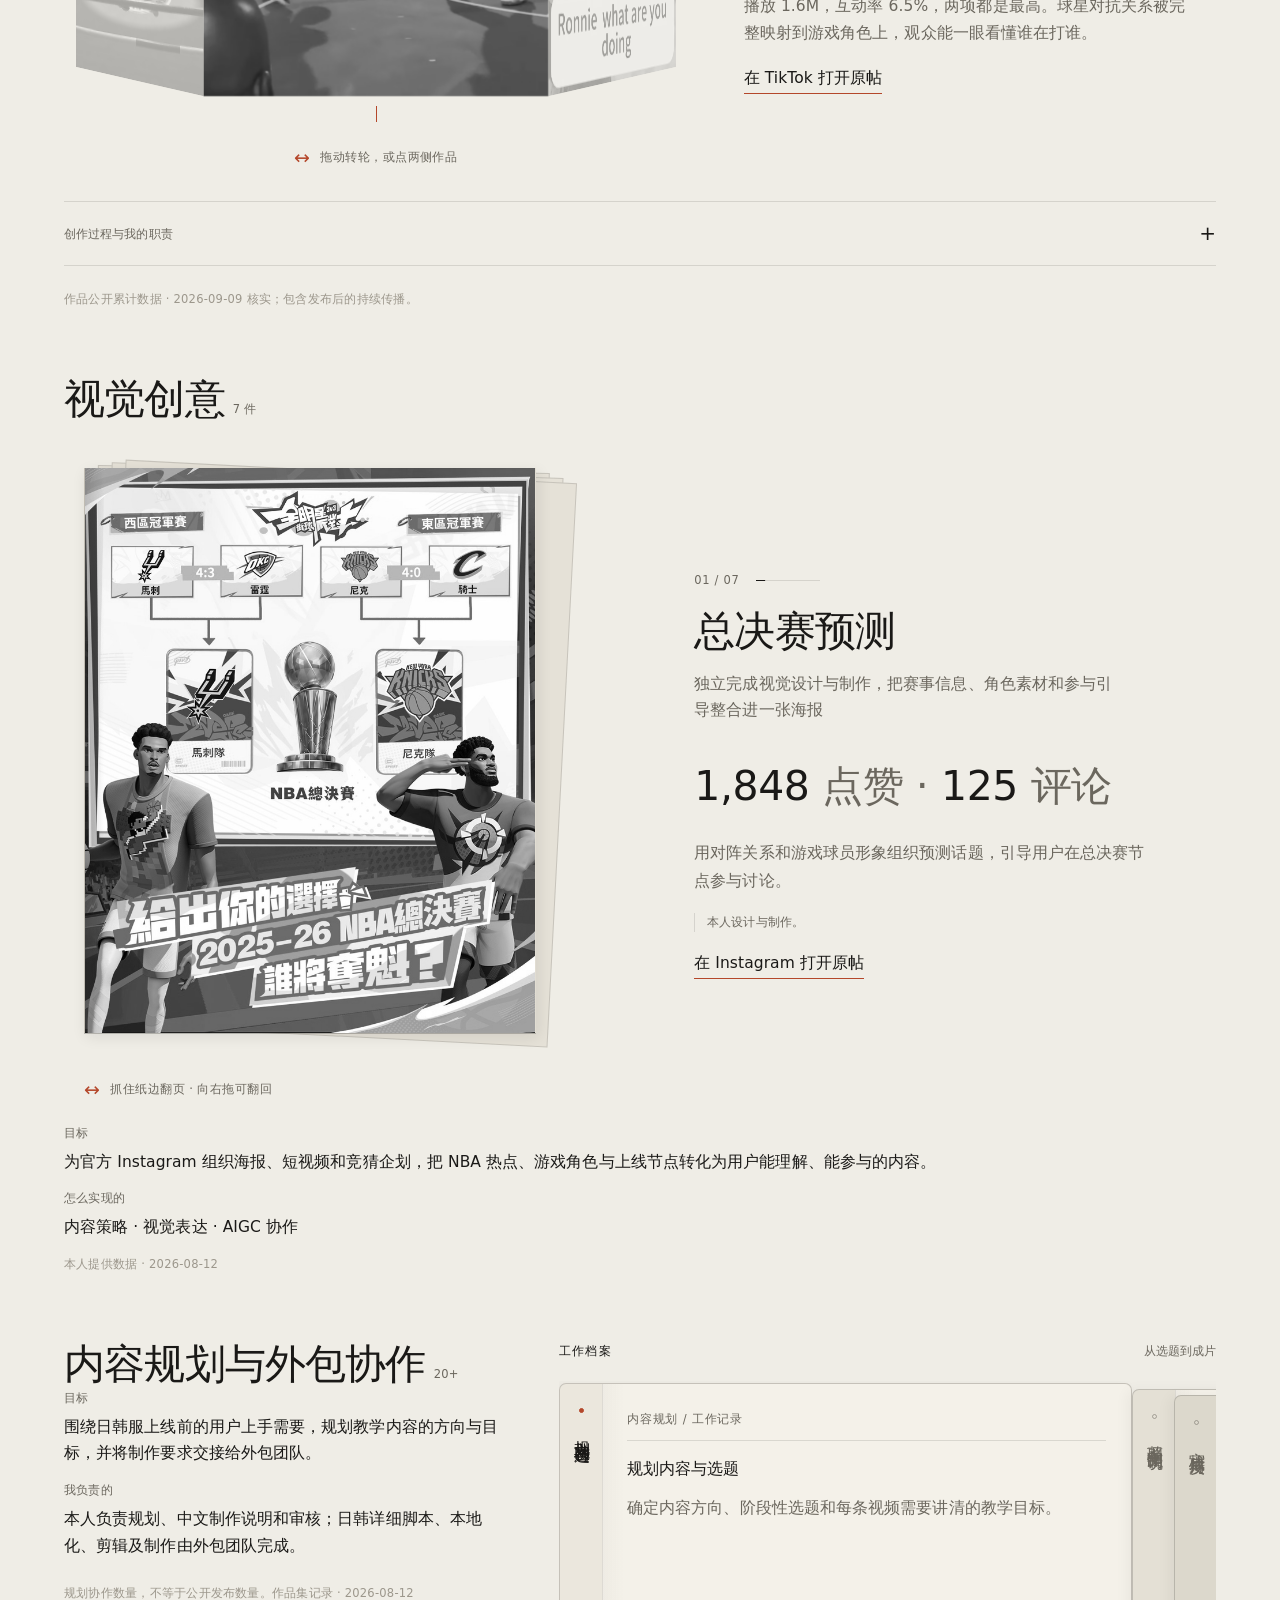
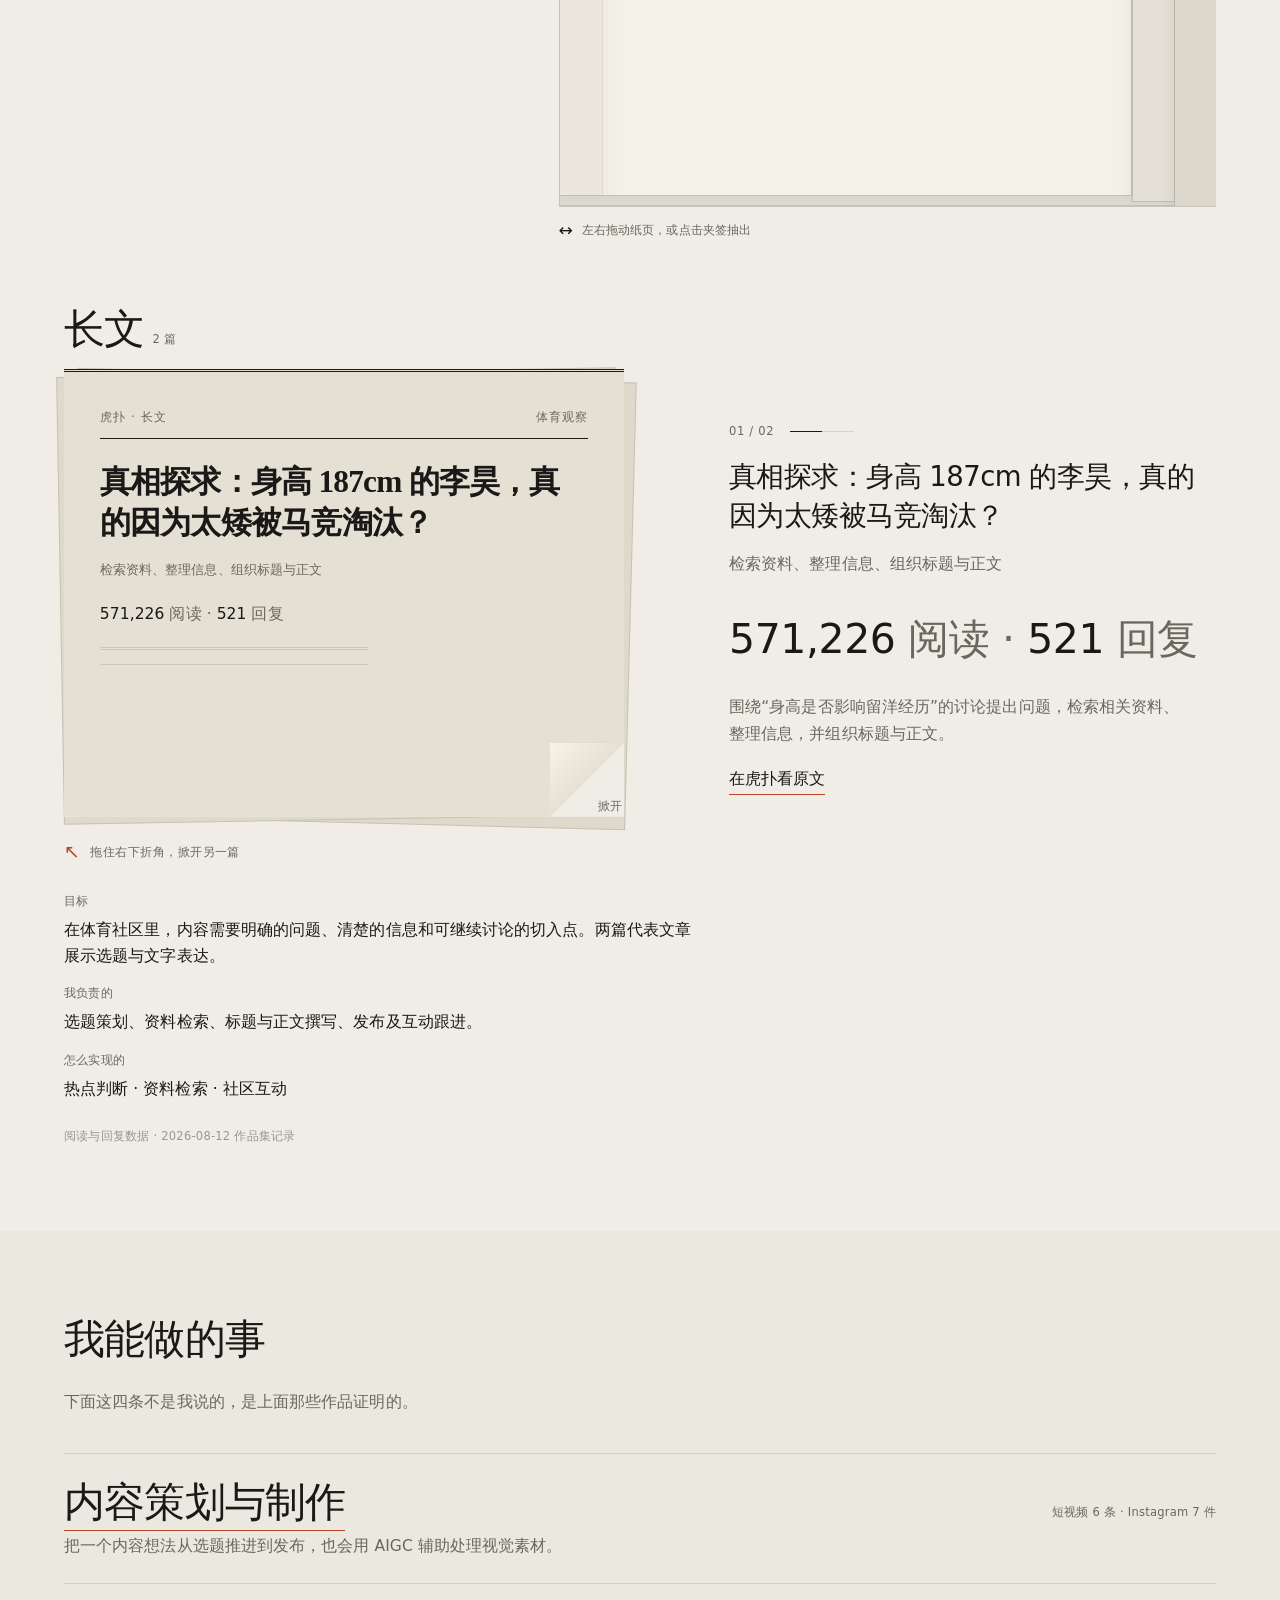
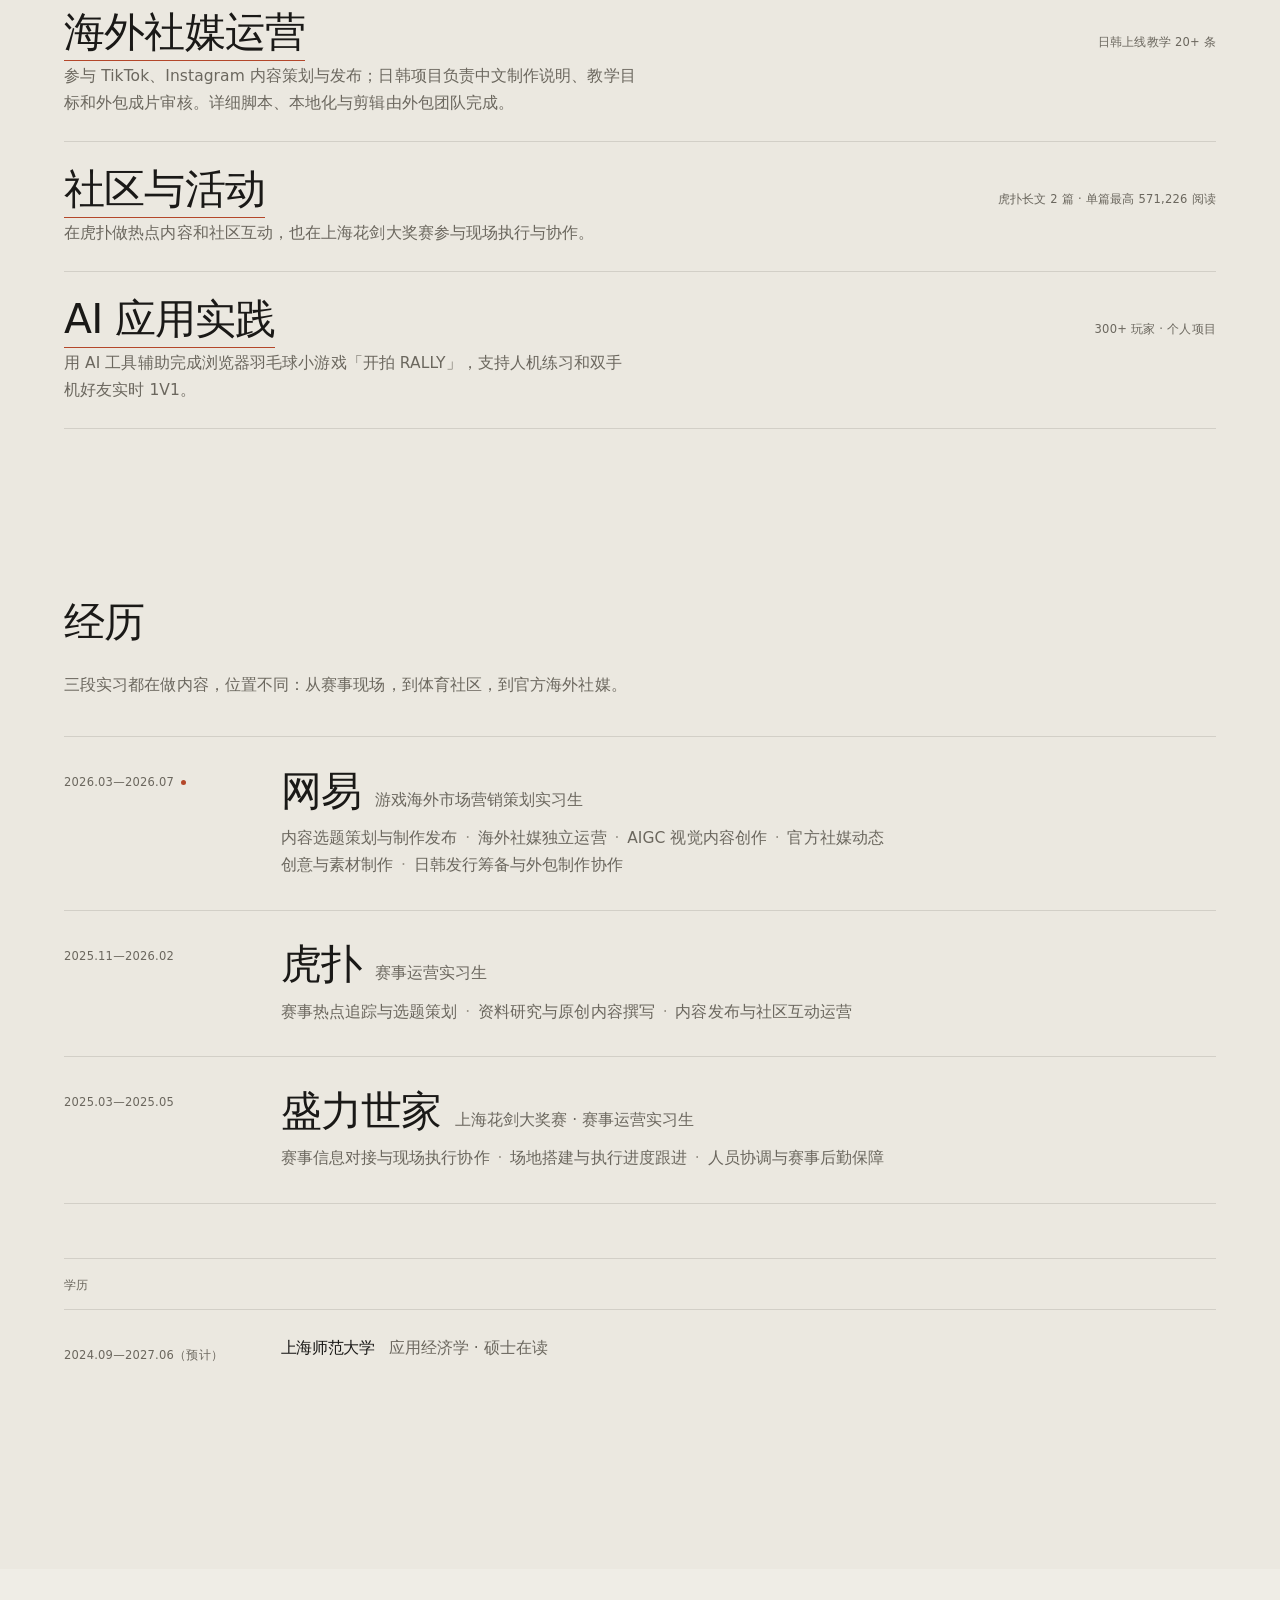
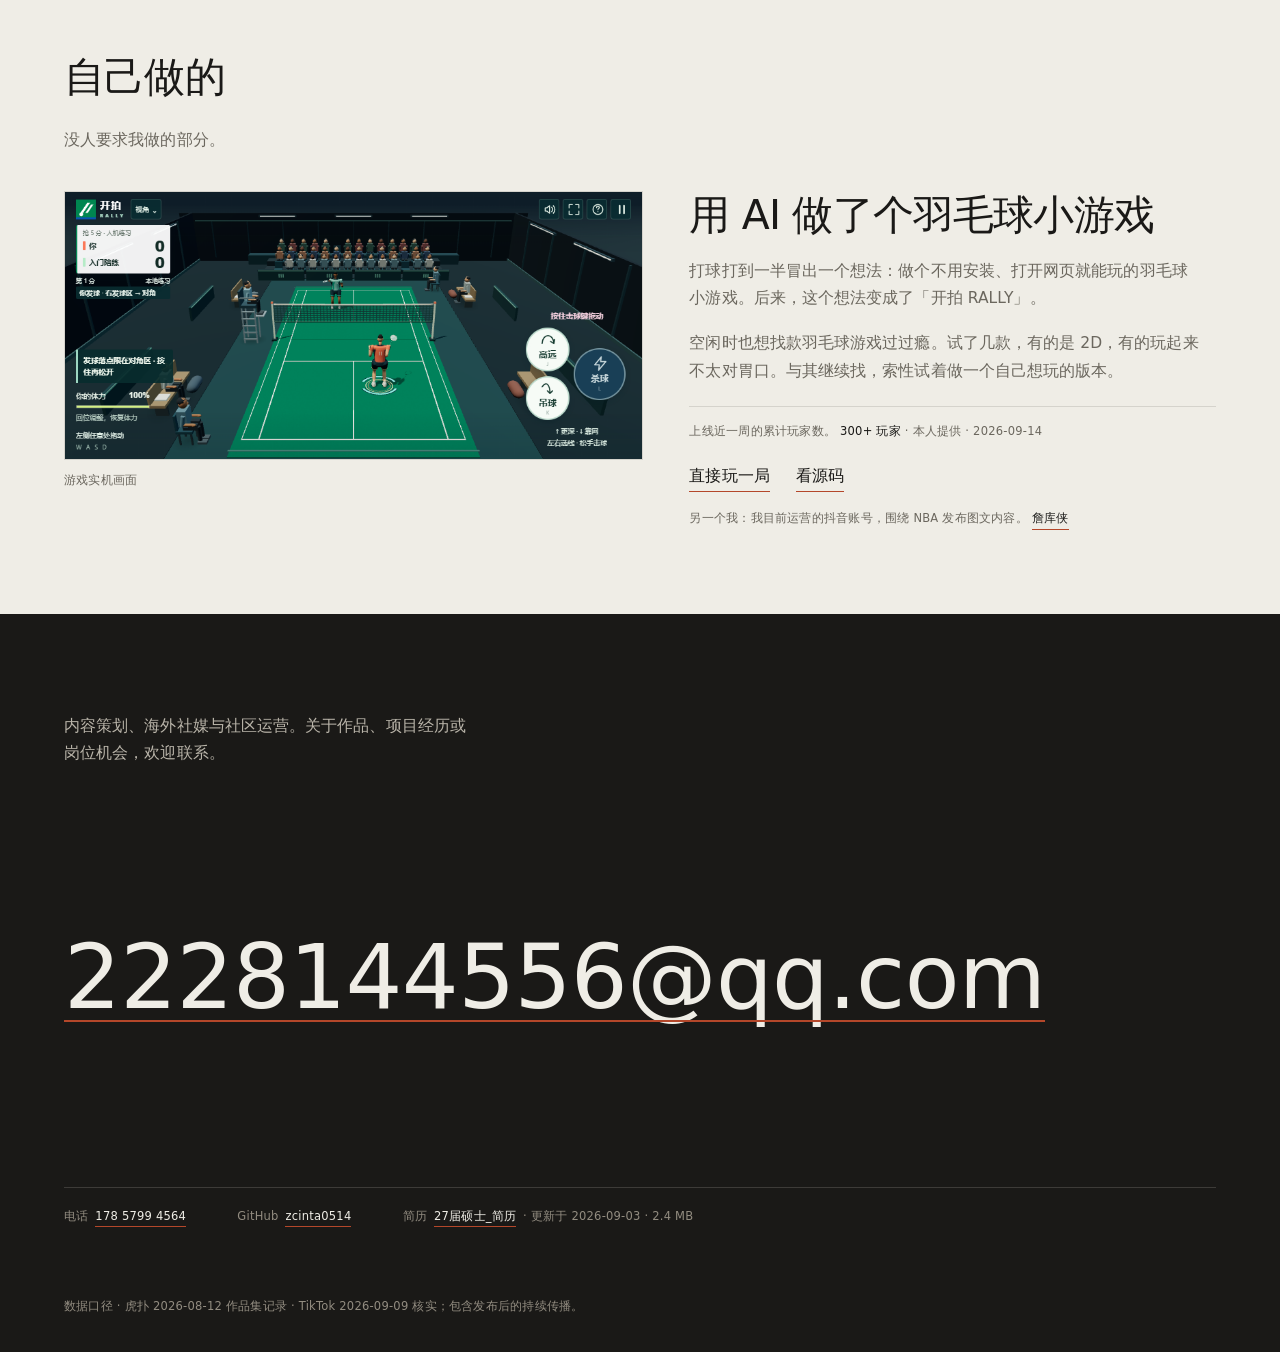
==== commit 982b0190: "作品交互：去掉数字导航，改为拖转、翻页、档案夹与折角" ====
--- a/site/index.html
+++ b/site/index.html
@@ -7,6 +7,8 @@
 <meta name="description" content="周性运（Lucky）的个人作品集：TikTok 与 Instagram 内容策划、海外社媒与社区运营、赛事现场协作，以及用 AI 做的小项目。">
 <meta name="theme-color" content="#EFEDE6">
 <link rel="stylesheet" href="style.css">
+<link rel="stylesheet" href="viewers.css">
+<link rel="stylesheet" href="cabinet.css">
 <!-- 有 JS 时才允许「初始隐藏 + 入场」，无 JS 时页面完整可读 -->
 <script>document.documentElement.classList.add('js');</script>
 </head>
@@ -91,6 +93,8 @@
 <!-- 全站唯一事实来源：仓库共享层，本站不复制、不改写它的任何文案与数字 -->
 <script src="../versions/shared/content.js"></script>
 <script src="figure.js"></script>
+<script src="viewers.js"></script>
+<script src="cabinet.js"></script>
 <script src="main.js"></script>
 </body>
 </html>
--- a/site/style.css
+++ b/site/style.css
@@ -287,169 +287,17 @@
 /* ---- 块 1 的「转轮」：一台轮回式的翻阅装置，不是一排卡片 ----
      六盘磁带排成一个圆环（6 × 60° = 一圈），正面那盘朝着你，
      两侧各斜着一盘、更远的转到背面就看不见了；点下一盘，整圈转 60°。 */
-.viewer{--rw:340px;--rh:425px;display:grid;grid-template-columns:minmax(0,1.32fr) minmax(0,1fr);gap:clamp(24px,3.4vw,60px);align-items:center}
-.viewer--book{grid-template-columns:minmax(0,1.1fr) minmax(0,1fr)}
-.viewer--peel{grid-template-columns:minmax(0,1.25fr) minmax(0,1fr);align-items:start}
-.ring{
-  position:relative;height:calc(var(--rh) * 1.32);
-  display:grid;place-items:center;
-  perspective:2000px;                      /* 透视越大，圆的挤压越轻 */
-}
-.ring-in{
-  position:relative;width:var(--rw);height:var(--rh);
-  transform-style:preserve-3d;
-  transition:transform var(--t-card) var(--ease-expo);   /* 整圈转动 = 轮回的动效本身 */
-}
-.ring-i{
-  position:absolute;inset:0;margin:0;
-  backface-visibility:hidden;              /* 转到背面的自动看不见 */
-  opacity:.34;
-  transition:opacity var(--t-card) var(--ease-out);
-}
-.ring-i img{
-  width:100%;height:100%;object-fit:cover;
-  filter:grayscale(1) contrast(.85);
-  transition:filter 400ms var(--ease-out);
-}
-.ring-i.is-on{opacity:1}
-.ring-i.is-on img{filter:grayscale(1) contrast(1)}
-.ring-i.is-on:hover img{filter:none}       /* 彩色仍然只留给“你正在看的那一件” */
-
-/* ---- 舞台二：翻书（视觉创意）---- */
-/* 两层就够：.book-under 放“下一页”，.book-leaf 绕书脊转出去。
-   过 90° 后背面不可见，下面那页就露出来了——这就是翻页。 */
-.book{position:relative;width:min(100%,460px);aspect-ratio:4/5;perspective:2200px;justify-self:start}
-.book-page{position:absolute;inset:0;margin:0;overflow:hidden}
-.book-page img{display:block;width:100%;height:100%;object-fit:cover}
-.book-under img{filter:grayscale(1) contrast(.9)}
-.book-leaf{
-  transform-origin:0 50%;                  /* 书脊在左边 */
-  backface-visibility:hidden;
-  filter:grayscale(1) contrast(.9);
-  box-shadow:1px 0 0 var(--rule);
-  transition:transform var(--t-hero) var(--ease-expo),filter 400ms var(--ease-out);
-}
-.book-leaf:hover{filter:none}
-.book-leaf.is-flipping{transform:rotateY(-172deg)}
-/* 右侧一叠纸边：暗示还有更多页 */
-.book-edges{position:absolute;top:8px;bottom:8px;right:-6px;width:6px;display:grid;gap:2px}
-.book-edge{background:var(--rule);opacity:.55}
-.vpanel{transition:opacity var(--t-ui) var(--ease-out)}
-.vpanel.is-turning{opacity:0}
-.v-n{display:flex;align-items:baseline;gap:clamp(14px,2vw,26px);font-size:var(--f-xs);letter-spacing:.02em;color:var(--ink-3)}
-.v-count{font-variant-numeric:tabular-nums}
-.v-nav{display:flex;gap:clamp(10px,1.4vw,18px)}
-.v-btn{
-  border:0;padding:2px 0;background:none;cursor:pointer;
-  font:inherit;font-size:var(--f-xs);letter-spacing:.02em;color:var(--ink-2);
-  transition:color var(--t-hover) var(--ease-out);
-}
-.v-btn:hover{color:var(--ink)}
-.v-btn:focus-visible{outline:none;color:var(--ink);text-decoration:underline;text-decoration-color:var(--accent);text-underline-offset:4px}
-/* 一圈数字点：告诉你“一共几个、现在第几个”，但内容不摊开 */
-.v-dots{display:flex;gap:2px;margin-top:clamp(14px,2svh,20px)}
-.v-dot{
-  width:26px;height:26px;padding:0;border:1px solid var(--rule);background:none;cursor:pointer;
-  font:inherit;font-size:var(--f-xs);color:var(--ink-3);font-variant-numeric:tabular-nums;
-  transition:color var(--t-hover) var(--ease-out),border-color var(--t-hover) var(--ease-out),background-color var(--t-hover) var(--ease-out);
-}
-.v-dot:hover{color:var(--ink);border-color:var(--ink-3)}
-.v-dot.is-on{color:var(--paper);background:var(--ink);border-color:var(--ink)}
-.v-dot:focus-visible{outline:2px solid var(--accent);outline-offset:2px}
-.v-title{margin:10px 0 0;font-size:var(--f-md);font-weight:500;line-height:1.14;letter-spacing:-.02em}
-.v-face{margin-top:clamp(12px,1.8svh,18px);font-size:var(--f-sm);line-height:1.7;color:var(--ink-2);max-width:44ch}
-.v-meta{margin:clamp(16px,2.4svh,26px) 0 0;font-size:var(--f-md);letter-spacing:-.01em;color:var(--ink-2);font-variant-numeric:tabular-nums}
-.v-meta b{font-weight:400;color:var(--ink)}
-.v-sub{margin:8px 0 0;font-size:var(--f-xs);letter-spacing:.02em;color:var(--ink-2);font-variant-numeric:tabular-nums}
-.v-sub b{font-weight:400;color:var(--ink)}
-.v-why{margin-top:clamp(14px,2svh,20px);font-size:var(--f-sm);line-height:1.75;color:var(--ink-2);max-width:46ch}
-.v-link{display:inline-block;margin-top:clamp(14px,2svh,22px)}
-
-/* ---- 海报墙最后一格：把“目标 / 我负责的 / 怎么实现的”写进留白。
-        8 格 = 7 张海报 + 1 格文字，网格正好铺满，不留空洞。 ---- */
-.blk-meta--incell{align-self:start;padding-top:2px}
+/* 直接操作装置的外观在 viewers.css / cabinet.css，各自管理入场和手势。 */
+.blk-meta--incell{align-self:start;padding-top:24px}
 .blk-meta--incell .blk-meta{display:block}
 .blk-meta--incell .blk-row{margin-bottom:12px}
 .blk-meta--incell dd{font-size:var(--f-xs);line-height:1.65}
 .blk-meta--incell .blk-note{margin-top:14px}
-
-/* ---- 块 3：不是作品网格，是“我怎么干的”。一台抽屉柜：三个把手，拉出一个看一步 ---- */
 .blk--flow{display:grid;grid-template-columns:minmax(0,.8fr) minmax(0,1.2fr);gap:clamp(28px,4.4vw,76px);align-items:start}
 .blk--flow .blk-meta{display:block}
-.cabinet{display:grid}
-.cab-handles{list-style:none;margin:0 0 clamp(14px,2.2svh,22px);padding:0}
-.cab-handle{
-  display:flex;align-items:baseline;gap:clamp(14px,2vw,26px);width:100%;
-  padding:clamp(13px,1.9svh,19px) 0;border:0;border-top:1px solid var(--rule);
-  background:none;cursor:pointer;text-align:left;
-  font:inherit;font-size:var(--f-sm);color:var(--ink-2);
-  transition:color var(--t-hover) var(--ease-out);
-}
-.cab-handle:hover{color:var(--ink)}
-.cab-handle.is-on{color:var(--ink)}
-.cab-handle.is-on .cab-n{color:var(--accent)}
-.cab-handle:focus-visible{outline:none;text-decoration:underline;text-decoration-color:var(--accent);text-underline-offset:4px}
-.cab-n{font-weight:400;color:var(--ink-3);font-variant-numeric:tabular-nums}
-.cab-name{font-weight:500}
-/* 抽屉口：高度固定（取最高那一页），里面靠 translateX 滑，不动高度就不会抽动整页 */
-.cab-hop{overflow:hidden;border-bottom:1px solid var(--rule)}
-.cab-drawer{display:flex;align-items:stretch;transition:transform var(--t-card) var(--ease-expo)}
-.cab-sheet{flex:0 0 100%;padding:clamp(18px,2.6svh,28px) 0 clamp(22px,3svh,32px)}
-.cab-step{font-size:var(--f-xs);letter-spacing:.02em;color:var(--ink-3);font-variant-numeric:tabular-nums}
-.cab-h{margin:9px 0 0;font-size:var(--f-sm);font-weight:500}
-.cab-text{margin-top:10px;font-size:var(--f-sm);line-height:1.7;color:var(--ink-2);max-width:52ch}
-.cab-fig{margin:clamp(16px,2.4svh,24px) 0 0}
-.cab-fig img{width:100%;height:auto;filter:grayscale(1) contrast(.95);opacity:.82}
-.cab-sheet .link{display:inline-block;margin-top:14px}
-.blk--flow .pr-cap{margin-top:10px;font-size:var(--f-xs);letter-spacing:.02em;color:var(--ink-3)}
-
-/* ---- 块 4：报纸版面。一次只掀开一版（见 stagePeel），靠字撑不靠图 ---- */
-.peel{position:relative;width:min(100%,560px);aspect-ratio:5/4;perspective:2400px;justify-self:start}
-.peel-page{
-  position:absolute;inset:0;margin:0;overflow:hidden;
-  padding:clamp(20px,2.8vw,38px);
-  background:var(--paper-2);border-top:2px solid var(--ink);
-}
-.peel-page{transform-origin:100% 100%}
-.peel-leaf{backface-visibility:hidden;transition:transform var(--t-hero) var(--ease-expo)}
-.peel-leaf.is-peeling{transform:rotate3d(-1,1,0,152deg)}   /* 从右下角掀开 */
-.peel-top{
-  display:flex;justify-content:space-between;gap:16px;
-  padding-bottom:10px;border-bottom:1px solid var(--rule);
-  font-size:var(--f-xs);letter-spacing:.02em;color:var(--ink-2);
-}
-.peel-head{margin:clamp(16px,2.4svh,26px) 0 0;font-size:var(--f-md);font-weight:500;line-height:1.22;letter-spacing:-.02em}
-.peel-face{margin-top:clamp(12px,1.8svh,18px);font-size:var(--f-sm);line-height:1.7;color:var(--ink-2);max-width:36ch}
-.peel-meta{margin:clamp(14px,2svh,20px) 0 0;font-size:var(--f-sm);letter-spacing:.01em;color:var(--ink-2);font-variant-numeric:tabular-nums}
-.peel-meta b{font-weight:400;color:var(--ink)}
-
-/* ---- 块 4 尾巴：目标 / 我负责的 / 怎么实现的 ---- */
 .art-meta-block{margin-top:clamp(22px,3.2svh,36px);max-width:64ch}
 .art-meta-block .blk-meta{display:block}
 
-/* ---- 每块不同的揭示。同一个“入场只播一次”的原语，换方向、换介质、换错峰，
-        就是四种不同的块——而不是四块同样的卡片淡入。
-        【重要】裁切只能下在卡片内部的 .card-media 上。被 IntersectionObserver 观察的
-        那个元素一旦被 clip-path 裁到 0 面积，intersectionRatio 恒为 0，它永远等不到自己的
-        揭示回调（PROGRESS.md 里记过这个坑）。所以被观察的 .card / .viewer 保持完整面积。 ---- */
-/* 块 1 转轮：入场走通用淡入上浮（.viewer 自己就是 data-rv），
-   圆盘内三盘之间的明暗切换全交给 .is-on。
-   （不要给 .ring-in 加入场旋转——它的 transform 是 deckPaint 写的内联样式，会直接被盖掉） */
-html.js .blk--video .viewer .ring-i{opacity:0}
-html.js .blk--video .viewer.in .ring-i{opacity:.34}
-html.js .blk--video .viewer.in .ring-i.is-on{opacity:1}
-/* 块 2 翻书：封面自下掀开（裁的是 .book-under，不是被观察的 .viewer） */
-html.js .viewer--book .book-under{clip-path:inset(100% 0 0 0)}
-html.js .viewer--book.in .book-under{clip-path:inset(0);transition:clip-path var(--t-hero) var(--ease-expo) 80ms}
-/* 块 3 抽屉：把手依次推入，抽屉里的那一页随后淡入（--n 由 main.js 写） */
-html.js .blk--flow .cab-handle{opacity:0;transform:translateX(-12px)}
-html.js .blk--flow .cabinet.in .cab-handle{opacity:1;transform:none}
-html.js .blk--flow .cab-handle{transition:opacity var(--t-card) var(--ease-out) calc(var(--n,0)*90ms + 80ms),transform var(--t-card) var(--ease-out) calc(var(--n,0)*90ms + 80ms),color var(--t-hover) var(--ease-out)}
-html.js .blk--flow .cab-sheet{opacity:0}
-html.js .blk--flow .cabinet.in .cab-sheet{opacity:1;transition:opacity var(--t-hero) var(--ease-out) 260ms}
-/* 块 4 掀角：版面只淡入，位移交给掀页本身（不要让入场去抢 transform） */
-html.js .viewer--peel .peel-page{opacity:0}
-html.js .viewer--peel.in .peel-page{opacity:1;transition:opacity var(--t-hero) var(--ease-out) 120ms}
 /* ---- 块头：块名 + 目标 / 我负责的 / 怎么实现的。
         三样全取自 content.js 已有字段，不新写事实 ---- */
 .blk-head{
@@ -685,7 +533,6 @@
   .viewer--book .book,.viewer--peel .peel{justify-self:center}
   .book{width:min(100%,320px)}
   .peel{aspect-ratio:1/1}
-  .v-dot{width:32px;height:32px}
   /* 窄屏上五步收成一列，否别每列只剩一个字宽 */
   .blk--video .blk-steps{grid-template-columns:1fr;gap:12px}
   .art-title{max-width:none}
--- a/site/viewers.css
+++ b/site/viewers.css
@@ -0,0 +1,103 @@
+/* 桌面作品装置：物件直接操作，数字只作进度，不作按钮。 */
+.viewer{--rw:300px;--rh:392px;display:grid;grid-template-columns:minmax(0,1.32fr) minmax(0,1fr);gap:clamp(32px,4.4vw,76px);align-items:center}
+.viewer--book{grid-template-columns:minmax(0,1.1fr) minmax(0,1fr)}
+.viewer--peel{grid-template-columns:minmax(0,1.25fr) minmax(0,1fr);align-items:center}
+.v-surface{position:relative;min-width:0}
+.v-hint{display:flex;align-items:center;gap:10px;margin-top:25px;font-size:var(--f-xs);color:var(--ink-2);letter-spacing:.04em}
+.v-hint-mark{font-size:19px;line-height:1;color:var(--accent)}
+.viewer--ring .v-hint{justify-content:center}
+.viewer-live{position:absolute;width:1px;height:1px;padding:0;overflow:hidden;clip-path:inset(50%);white-space:nowrap}
+.vpanel{min-width:0;transition:opacity var(--t-ui) var(--ease-out),transform var(--t-ui) var(--ease-out)}
+.vpanel.is-turning{opacity:.38;transform:translateY(4px)}
+.v-n{display:flex;align-items:center;gap:16px;color:var(--ink-2);font-size:var(--f-xs);letter-spacing:.06em}
+.v-count{font-variant-numeric:tabular-nums}
+.v-progress{width:64px;height:1px;display:block;background:var(--rule)}
+.v-progress-fill{display:block;width:100%;height:100%;background:var(--ink);transform-origin:left;transition:transform var(--t-ui) var(--ease-out)}
+.v-title{margin:16px 0 0;font-size:var(--f-md);font-weight:500;line-height:1.18;letter-spacing:-.02em}
+.v-face{margin-top:clamp(12px,1.8svh,18px);font-size:var(--f-sm);line-height:1.7;color:var(--ink-2);max-width:44ch}
+.v-meta{margin:clamp(20px,3svh,34px) 0 0;font-size:var(--f-md);letter-spacing:-.01em;color:var(--ink-2);font-variant-numeric:tabular-nums}
+.v-meta b{font-weight:400;color:var(--ink)}
+.v-sub{margin:8px 0 0;font-size:var(--f-xs);color:var(--ink-2)}
+.v-sub b{font-weight:400;color:var(--ink)}
+.v-why{margin-top:clamp(14px,2svh,20px);font-size:var(--f-sm);line-height:1.75;color:var(--ink-2);max-width:46ch}
+.v-credit{margin-top:18px;padding-left:12px;border-left:1px solid var(--rule);font-size:var(--f-xs);line-height:1.65;color:var(--ink-2);max-width:48ch}
+.v-link{display:inline-block;margin-top:clamp(14px,2svh,22px)}
+.work-notes{margin-top:34px;border-top:1px solid var(--rule);border-bottom:1px solid var(--rule)}
+.work-notes summary{display:flex;justify-content:space-between;align-items:center;padding:14px 0;font-size:var(--f-xs);color:var(--ink-2);cursor:pointer;list-style:none}
+.work-notes summary::-webkit-details-marker{display:none}
+.work-notes summary::after{content:"+";font-size:20px;font-weight:300;color:var(--ink)}
+.work-notes[open] summary::after{content:"−"}
+.work-notes summary:focus-visible{outline:1px solid var(--accent);outline-offset:4px}
+.work-notes-body{padding:16px 0 30px;display:grid;grid-template-columns:1fr 1fr;gap:40px}
+.work-notes-body .blk-meta{display:block}
+.work-notes-body .blk-row+.blk-row{margin-top:18px}
+.work-notes-body .blk-steps{grid-template-columns:1fr!important;gap:14px}
+.ring,.book{cursor:grab;touch-action:pan-y;user-select:none;-webkit-user-select:none;-webkit-user-drag:none}
+.ring.is-dragging,.book.is-dragging{cursor:grabbing}
+.ring:focus-visible,.book:focus-visible{outline:1px solid var(--accent);outline-offset:10px}
+
+/* 转轮：完整保留圆环几何，侧面作品同时是直达入口。 */
+.ring{position:relative;height:calc(var(--rh) * 1.28);display:grid;place-items:center;perspective:2000px;isolation:isolate}
+.ring-in{position:relative;width:var(--rw);height:var(--rh);transform-style:preserve-3d;will-change:transform}
+.ring-i{position:absolute;inset:0;margin:0;backface-visibility:hidden;opacity:.35;transition:opacity var(--t-ui) var(--ease-out)}
+.ring-i img{width:100%;height:100%;object-fit:cover;filter:grayscale(1);pointer-events:none;-webkit-user-drag:none}
+.ring-i.is-on{opacity:1}
+.ring-i.is-on:hover img,.ring.is-dragging .ring-i.is-on img{filter:none}
+.ring-label{position:absolute;inset:auto 0 0;padding:28px 16px 12px;background:linear-gradient(transparent,rgba(26,25,23,.76));color:#f8f5ed;font-size:12px;opacity:0;transition:opacity var(--t-hover) var(--ease-out);pointer-events:none}
+.ring-i.is-on:hover .ring-label{opacity:1}
+.ring-axis{position:absolute;bottom:0;left:50%;width:1px;height:16px;background:var(--accent);pointer-events:none}
+
+/* 样本册：前后两面是真正的纸页，反向操作从书脊翻回上一张。 */
+.book{position:relative;width:min(100%,452px);aspect-ratio:4/5;perspective:4200px;isolation:isolate;margin:20px 0 0 20px}
+.book-page{position:absolute;inset:0;margin:0;background:#e1ddd2}
+.book-under{box-shadow:0 1px 0 rgba(26,25,23,.24)}
+.book-under img,.book-front img{width:100%;height:100%;object-fit:contain;pointer-events:none;-webkit-user-drag:none}
+.book-under img{filter:grayscale(1)}
+.book-leaf{transform-origin:0 50%;transform-style:preserve-3d;will-change:transform;z-index:2}
+.book-front,.book-back{position:absolute;inset:0;backface-visibility:hidden}
+.book-front{filter:grayscale(1);box-shadow:2px 4px 14px rgba(26,25,23,.09)}
+.book:hover .book-front,.book.is-dragging .book-front{filter:none}
+.book-back{transform:rotateY(180deg);background:#ded9cc;display:flex;align-items:flex-end;justify-content:flex-end;padding:24px;color:var(--ink-2);font-size:var(--f-xs);box-shadow:inset -16px 0 24px rgba(26,25,23,.06)}
+.book-spine{position:absolute;left:0;top:0;bottom:0;width:20px;z-index:3;background:linear-gradient(90deg,rgba(26,25,23,.17),transparent);pointer-events:none}
+.book-edges{position:absolute;inset:0;z-index:-1;pointer-events:none}
+.book-edge{position:absolute;inset:0;background:#e5e1d7;border:1px solid rgba(26,25,23,.14);transform-origin:0 80%;transition:transform var(--t-ui) var(--ease-out)}
+.book-edge:nth-child(1){transform:translate(6px,-3px) rotate(1deg)}
+.book-edge:nth-child(2){transform:translate(12px,-6px) rotate(2deg)}
+.book-edge:nth-child(3){transform:translate(18px,-9px) rotate(3deg)}
+.book:hover .book-edge:nth-child(1){transform:translate(8px,-4px) rotate(1.6deg)}
+.book:hover .book-edge:nth-child(2){transform:translate(16px,-8px) rotate(3.2deg)}
+.book:hover .book-edge:nth-child(3){transform:translate(24px,-12px) rotate(4.8deg)}
+.viewer--book .v-hint{margin-left:20px;margin-top:46px}
+
+/* 报纸：正文保留选择能力，只有折角接管手势。裁切与入场分属内外两层。 */
+.peel{position:relative;width:min(100%,560px);aspect-ratio:5/4;margin-top:16px;isolation:isolate}
+.peel::before,.peel::after{content:"";position:absolute;inset:0;background:#dfd9cc;border:1px solid var(--rule);z-index:-1;pointer-events:none}
+.peel::before{transform:translate(7px,6px) rotate(1.5deg)}
+.peel::after{transform:translate(-4px,3px) rotate(-1deg)}
+.peel-page{position:absolute;inset:0;margin:0;padding:clamp(22px,2.8vw,38px);background:#e5e0d4;border-top:3px double var(--ink);overflow:hidden}
+.peel-under{background:#ece7dc}
+.peel-leaf{clip-path:polygon(0 0,100% 0,100% 100%,100% 100%,0 100%)}
+.peel-fold{position:absolute;inset:0;z-index:2;background:linear-gradient(135deg,#f5f0e4 40%,#d4cbbc 100%);clip-path:polygon(100% 100%,100% 100%,100% 100%);pointer-events:none}
+.peel-top{display:flex;justify-content:space-between;gap:16px;padding-bottom:10px;border-bottom:1px solid var(--ink);font-size:var(--f-xs);letter-spacing:.1em;color:var(--ink-2)}
+.peel-head{margin:22px 0 0;font-size:clamp(24px,2.45vw,35px);font-weight:600;line-height:1.32;letter-spacing:-.025em;font-family:"Songti SC","Noto Serif CJK SC",serif}
+.peel-face{margin-top:16px;font-size:13px;line-height:1.7;color:var(--ink-2);max-width:36ch}
+.peel-meta{margin:20px 0 0;font-size:var(--f-sm);color:var(--ink-2);font-variant-numeric:tabular-nums}
+.peel-meta b{font-weight:400;color:var(--ink)}
+.viewer--peel .v-title{font-size:clamp(24px,2.15vw,31px);line-height:1.4}
+.peel-lines{height:18px;margin-top:18px;border-top:3px double var(--rule);border-bottom:1px solid var(--rule);width:55%}
+.peel-corner{position:absolute;right:0;bottom:0;width:74px;height:74px;border:0;padding:0;background:none;cursor:grab;touch-action:none;z-index:3;transform-origin:100% 100%;user-select:none}
+.peel-corner::before{content:"";position:absolute;inset:0;clip-path:polygon(100% 0,0 100%,100% 100%);background:var(--paper)}
+.peel-corner::after{content:"";position:absolute;inset:0;clip-path:polygon(100% 0,0 100%,0 0);background:linear-gradient(135deg,#f7f3e9,#d6cebc);filter:drop-shadow(1px 1px 2px rgba(26,25,23,.2));transform-origin:50% 50%;transition:transform var(--t-hover) var(--ease-out)}
+.peel-corner:hover::after{transform:translate(-4px,-4px)}
+.peel-corner.is-dragging{cursor:grabbing}
+.peel-corner.is-dragging::before,.peel-corner.is-dragging::after,.peel-corner.is-dragging .peel-corner-tip{opacity:0}
+.peel-corner.is-dragging:focus-visible{outline:none}
+.peel-corner-tip{position:absolute;right:2px;bottom:3px;font-size:var(--f-xs);color:var(--ink-2);z-index:1}
+.peel-corner:focus-visible{outline:2px solid var(--accent);outline-offset:5px}
+
+/* 仅让装置整体入场，内部纸页与转轮的 transform 始终归手势所有。 */
+@media (prefers-reduced-motion:reduce){
+  .ring-in,.book-leaf,.book-edge,.peel-leaf,.peel-fold,.peel-corner,.v-progress-fill{transition:none!important}
+  .vpanel.is-turning{transform:none}
+  .book:hover .book-edge{transform:none}
+}
--- a/site/cabinet.css
+++ b/site/cabinet.css
@@ -0,0 +1,33 @@
+/* 工作档案夹：文字夹签与纸页组成同一个可拖动物件。 */
+.work-cabinet{display:block;min-width:0;--wc-spine:42px}
+.wc-heading{display:flex;align-items:baseline;justify-content:space-between;gap:20px;margin:0 0 20px}
+.wc-heading-title{font-size:var(--f-xs);color:var(--ink);letter-spacing:.12em}
+.wc-heading-note{font-size:var(--f-xs);color:var(--ink-2)}
+.wc-stage{position:relative;min-height:328px;overflow:hidden;isolation:isolate;touch-action:pan-y;cursor:grab;border-bottom:1px solid rgba(26,25,23,.19);padding-top:2px}
+.wc-stage::before{content:"";position:absolute;inset:26px 0 0;border:1px solid var(--rule);border-radius:8px 8px 0 0;background:#dedbd2;z-index:0}
+.wc-file{position:absolute;top:2px;left:0;bottom:10px;border:1px solid rgba(26,25,23,.18);border-radius:7px 7px 0 0;background:#ebe7dd;box-shadow:-5px 1px 14px rgba(26,25,23,.045);transform-origin:left bottom;transition:transform var(--t-ui,320ms) var(--ease-out,cubic-bezier(.22,1,.36,1));will-change:transform}
+.wc-file:nth-child(2){background:#e4e0d5}
+.wc-file:nth-child(3){background:#dcd8cc}
+.wc-file::after{content:"";position:absolute;inset:0 0 0 var(--wc-spine);background:linear-gradient(90deg,rgba(26,25,23,.025),transparent 22px),#f4f1e9;border-left:1px solid rgba(26,25,23,.1);border-radius:0 7px 0 0;z-index:-1;pointer-events:none}
+.wc-tab{position:absolute;inset:0 auto 0 0;width:var(--wc-spine);padding:24px 0 18px;display:flex;align-items:center;gap:15px;flex-direction:column;background:transparent;border:0;border-radius:7px 0 0 0;color:var(--ink-2);font:inherit;cursor:grab;touch-action:pan-y;user-select:none}
+.wc-tab-name{writing-mode:vertical-rl;text-orientation:upright;font-size:var(--f-sm);letter-spacing:.08em;font-weight:500;white-space:nowrap}
+.wc-tab-dot{width:5px;height:5px;flex:0 0 5px;border:1px solid currentColor;border-radius:50%;opacity:.5}
+.wc-tab:hover,.wc-file.is-open .wc-tab{color:var(--ink)}
+.wc-file.is-open .wc-tab-dot{background:var(--accent);border-color:var(--accent);opacity:1}
+.wc-tab:focus-visible{outline:2px solid var(--accent);outline-offset:-4px}
+.wc-body{position:relative;min-height:312px;padding:27px 25px 28px calc(var(--wc-spine) + 25px);transition:opacity var(--t-ui,320ms) var(--ease-out,cubic-bezier(.22,1,.36,1))}
+.wc-paper-mark{display:block;margin-bottom:16px;padding-bottom:12px;border-bottom:1px solid var(--rule);font-size:var(--f-xs);line-height:1.5;letter-spacing:.07em;color:var(--ink-2)}
+.wc-title{margin:0;font-size:var(--f-sm);font-weight:500;line-height:1.65;color:var(--ink)}
+.wc-text{margin-top:12px;font-size:var(--f-sm);line-height:1.8;color:var(--ink-2);max-width:48ch}
+.wc-evidence{margin-top:22px}
+.wc-evidence img{display:block;width:min(100%,320px);max-height:160px;height:auto;aspect-ratio:1897/949;object-fit:contain;background:#e9e6de;filter:grayscale(1) contrast(.95);opacity:.9;pointer-events:none}
+.wc-caption{margin-top:8px;font-size:var(--f-xs);line-height:1.6;color:var(--ink-2)}
+.wc-source{display:inline-block;margin-top:12px;font-size:var(--f-xs);line-height:1.8;cursor:pointer}
+.wc-hint{display:flex;align-items:center;gap:9px;margin-top:14px;font-size:var(--f-xs);color:var(--ink-2);line-height:1.6}
+.wc-hint::before{content:"↔";font-size:17px;line-height:1;color:var(--ink)}
+.work-cabinet.is-grabbing,.work-cabinet.is-grabbing .wc-stage,.work-cabinet.is-grabbing .wc-tab{cursor:grabbing;user-select:none}
+.work-cabinet.is-grabbing .wc-file,.work-cabinet.is-grabbing .wc-body{transition:none}
+.wc-sr{position:absolute;width:1px;height:1px;padding:0;margin:-1px;overflow:hidden;clip:rect(0,0,0,0);white-space:nowrap;border:0}
+.work-cabinet.wc-instant .wc-file,.work-cabinet.wc-instant .wc-body,.work-cabinet.wc-reduced .wc-file,.work-cabinet.wc-reduced .wc-body{transition:none}
+@media(prefers-reduced-motion:reduce){.wc-file,.wc-body{transition:none}}
+@media(max-width:540px){.wc-body{padding-left:calc(var(--wc-spine) + 17px);padding-right:17px}.wc-heading{gap:12px}.wc-heading-note{letter-spacing:0}}
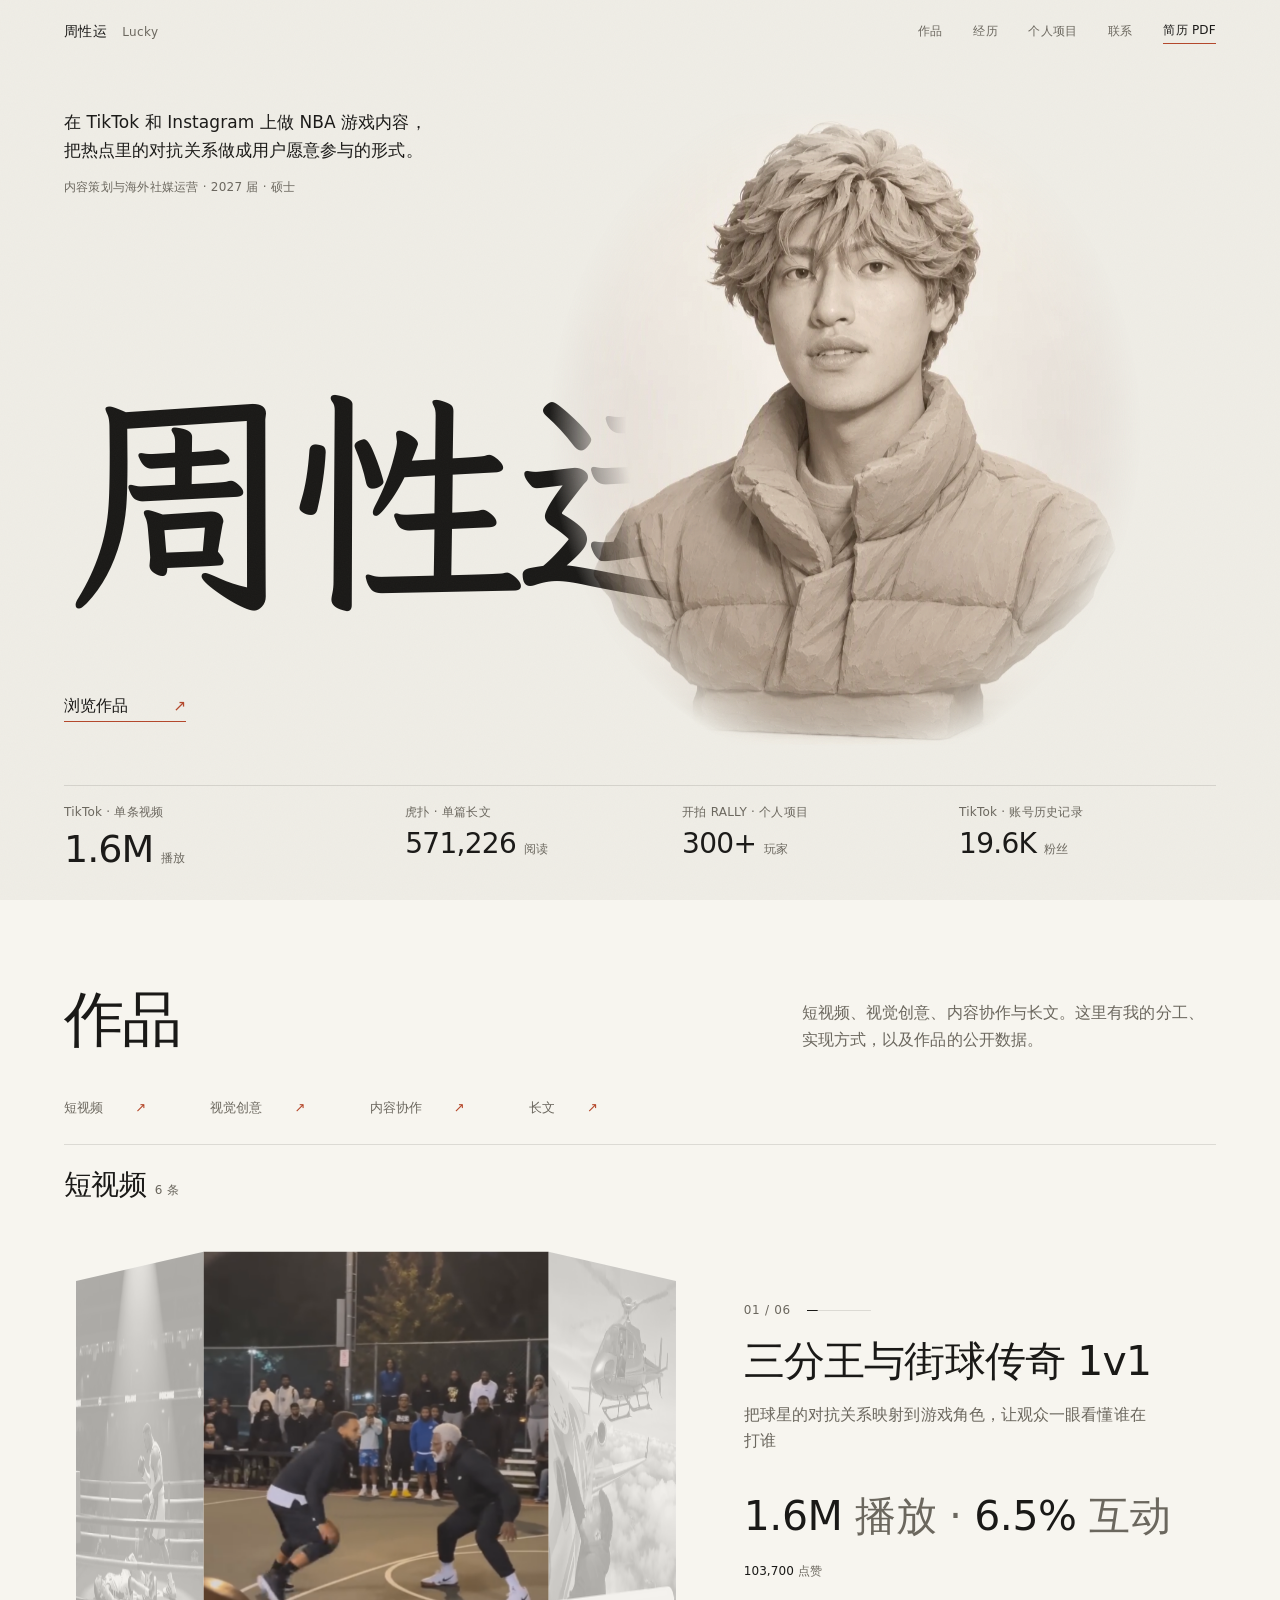
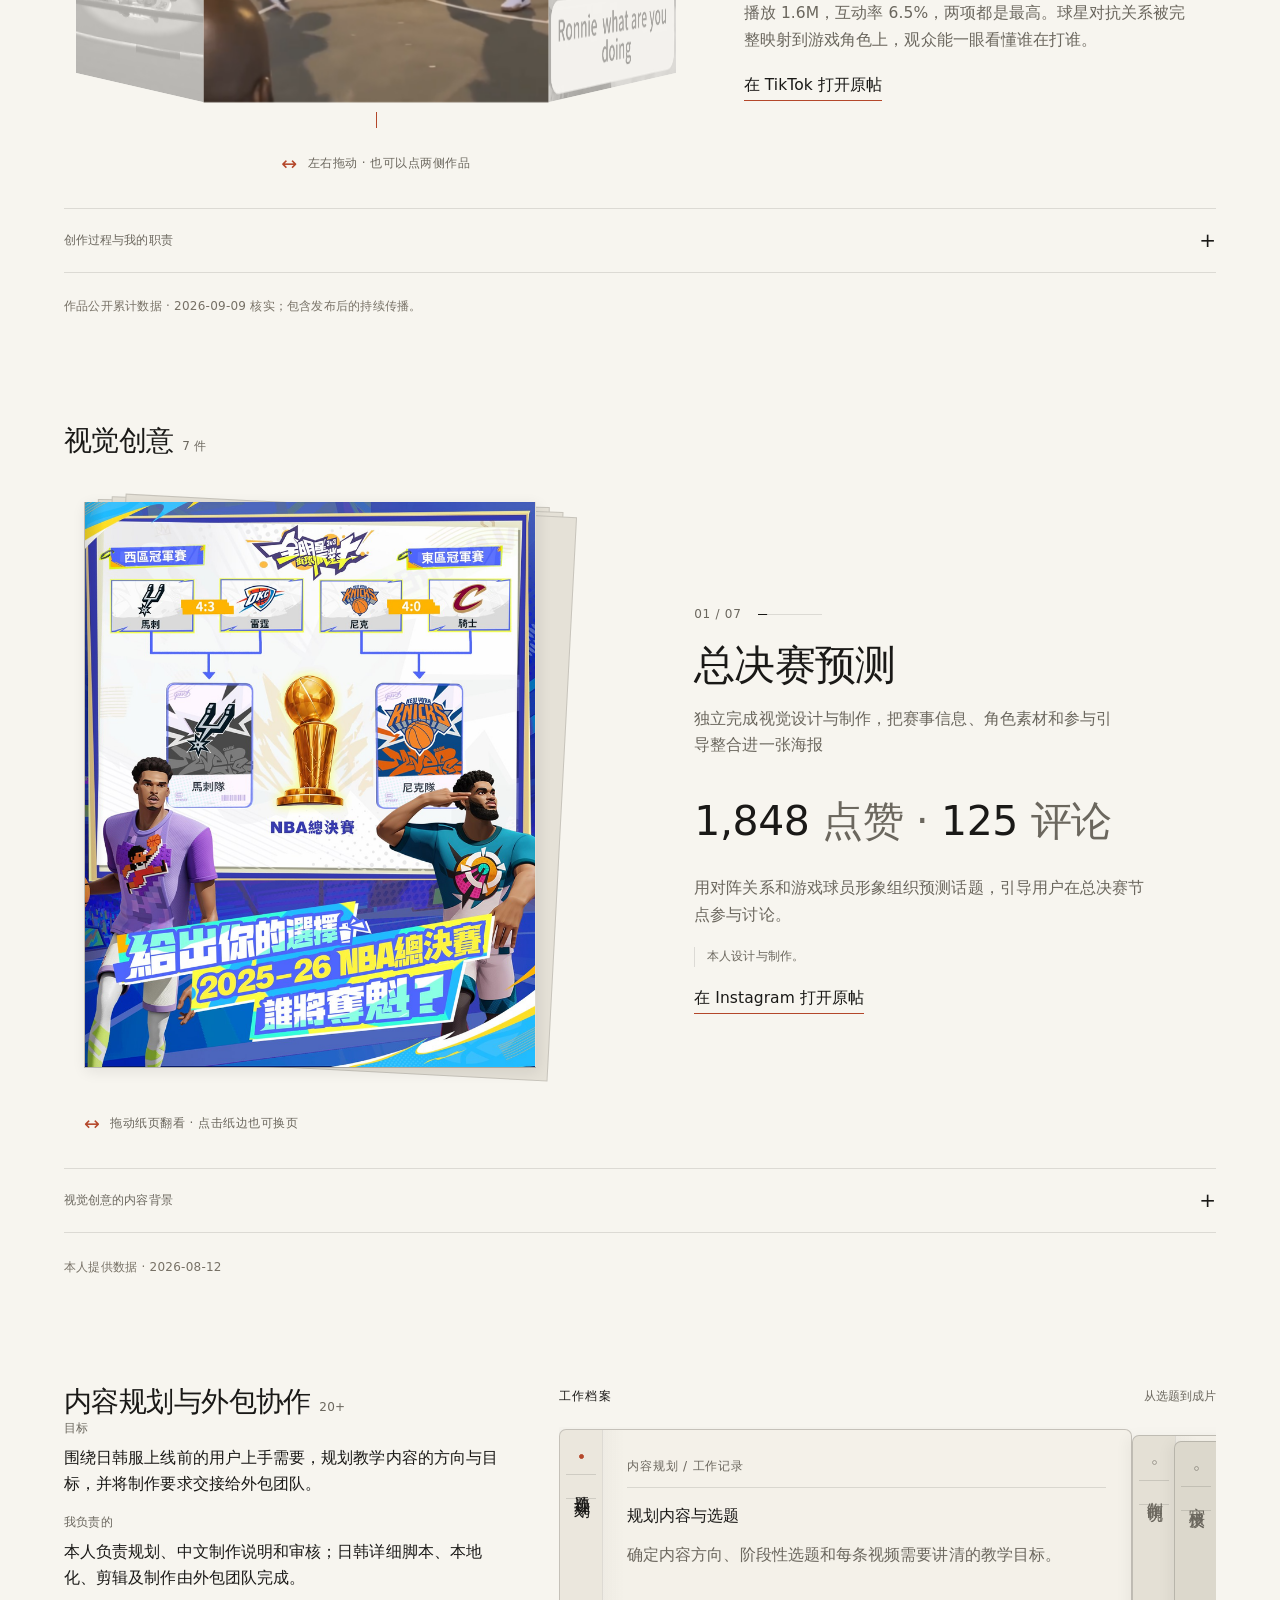
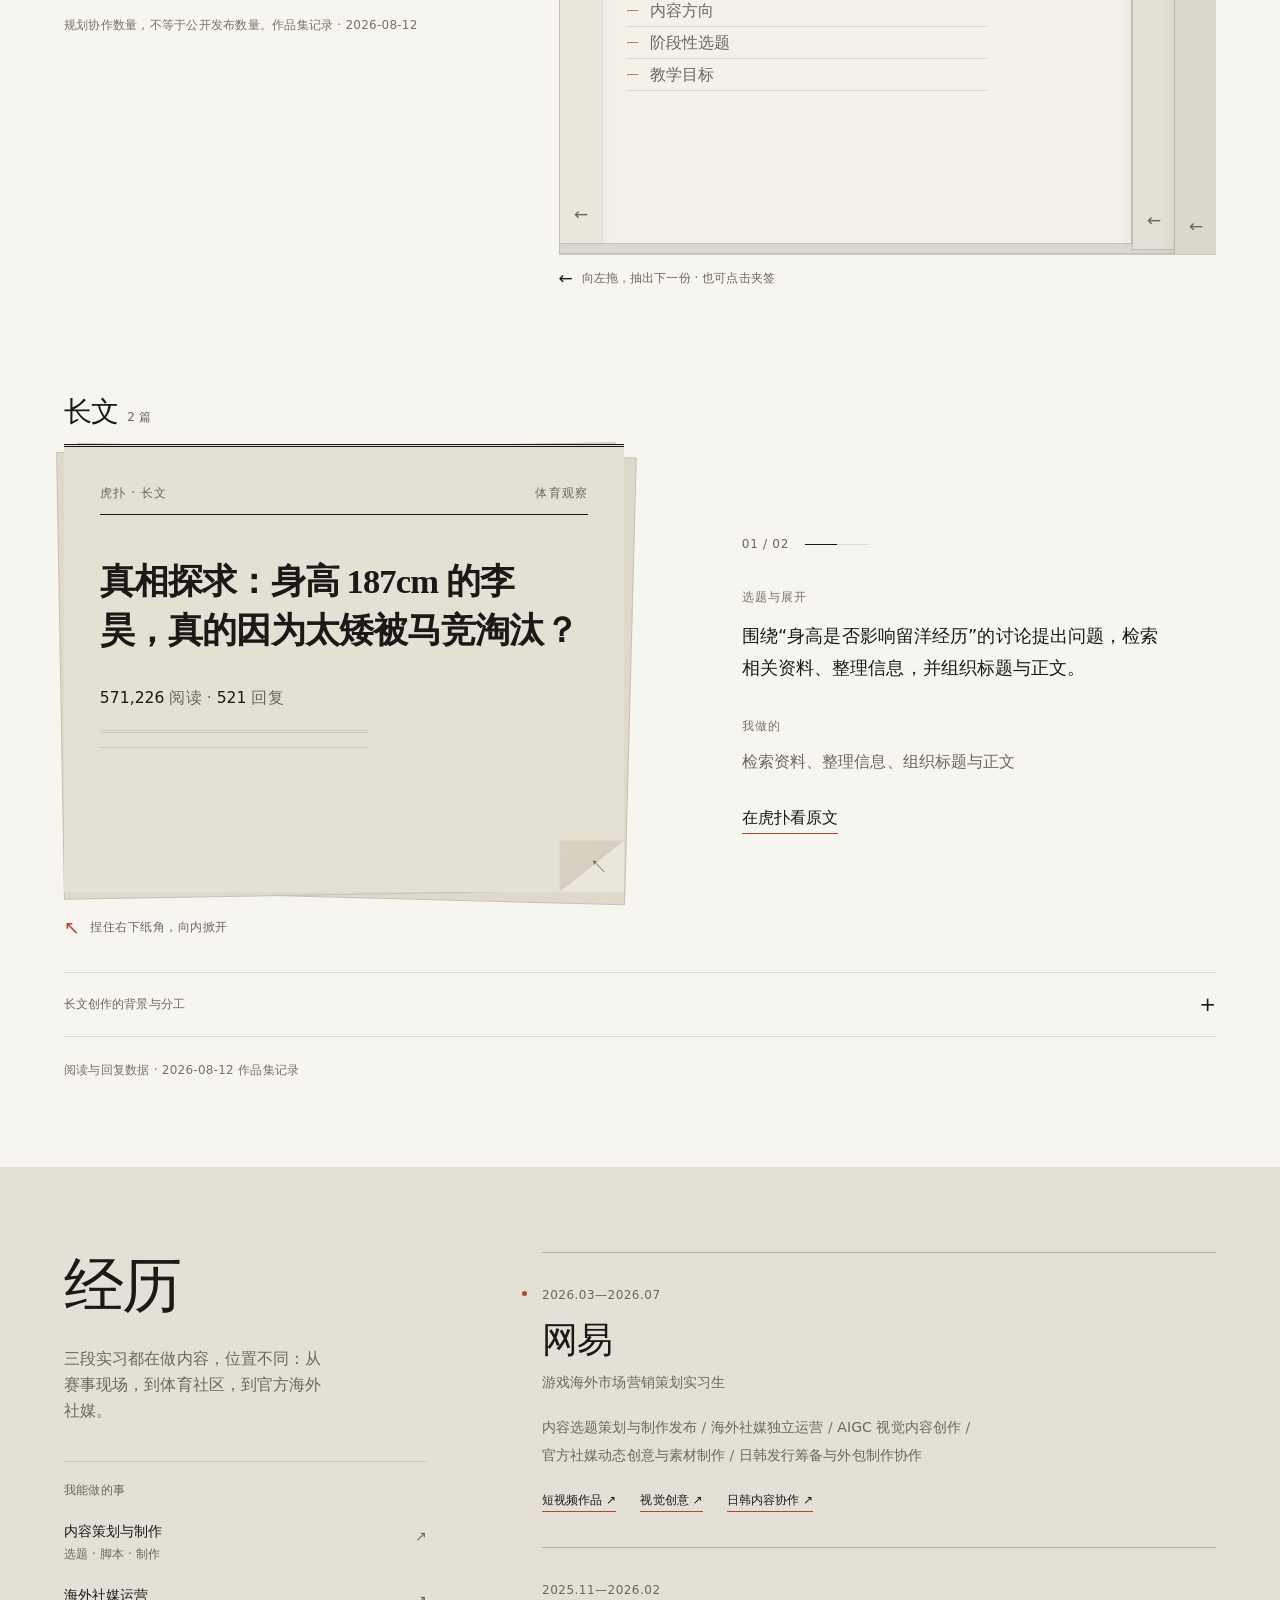
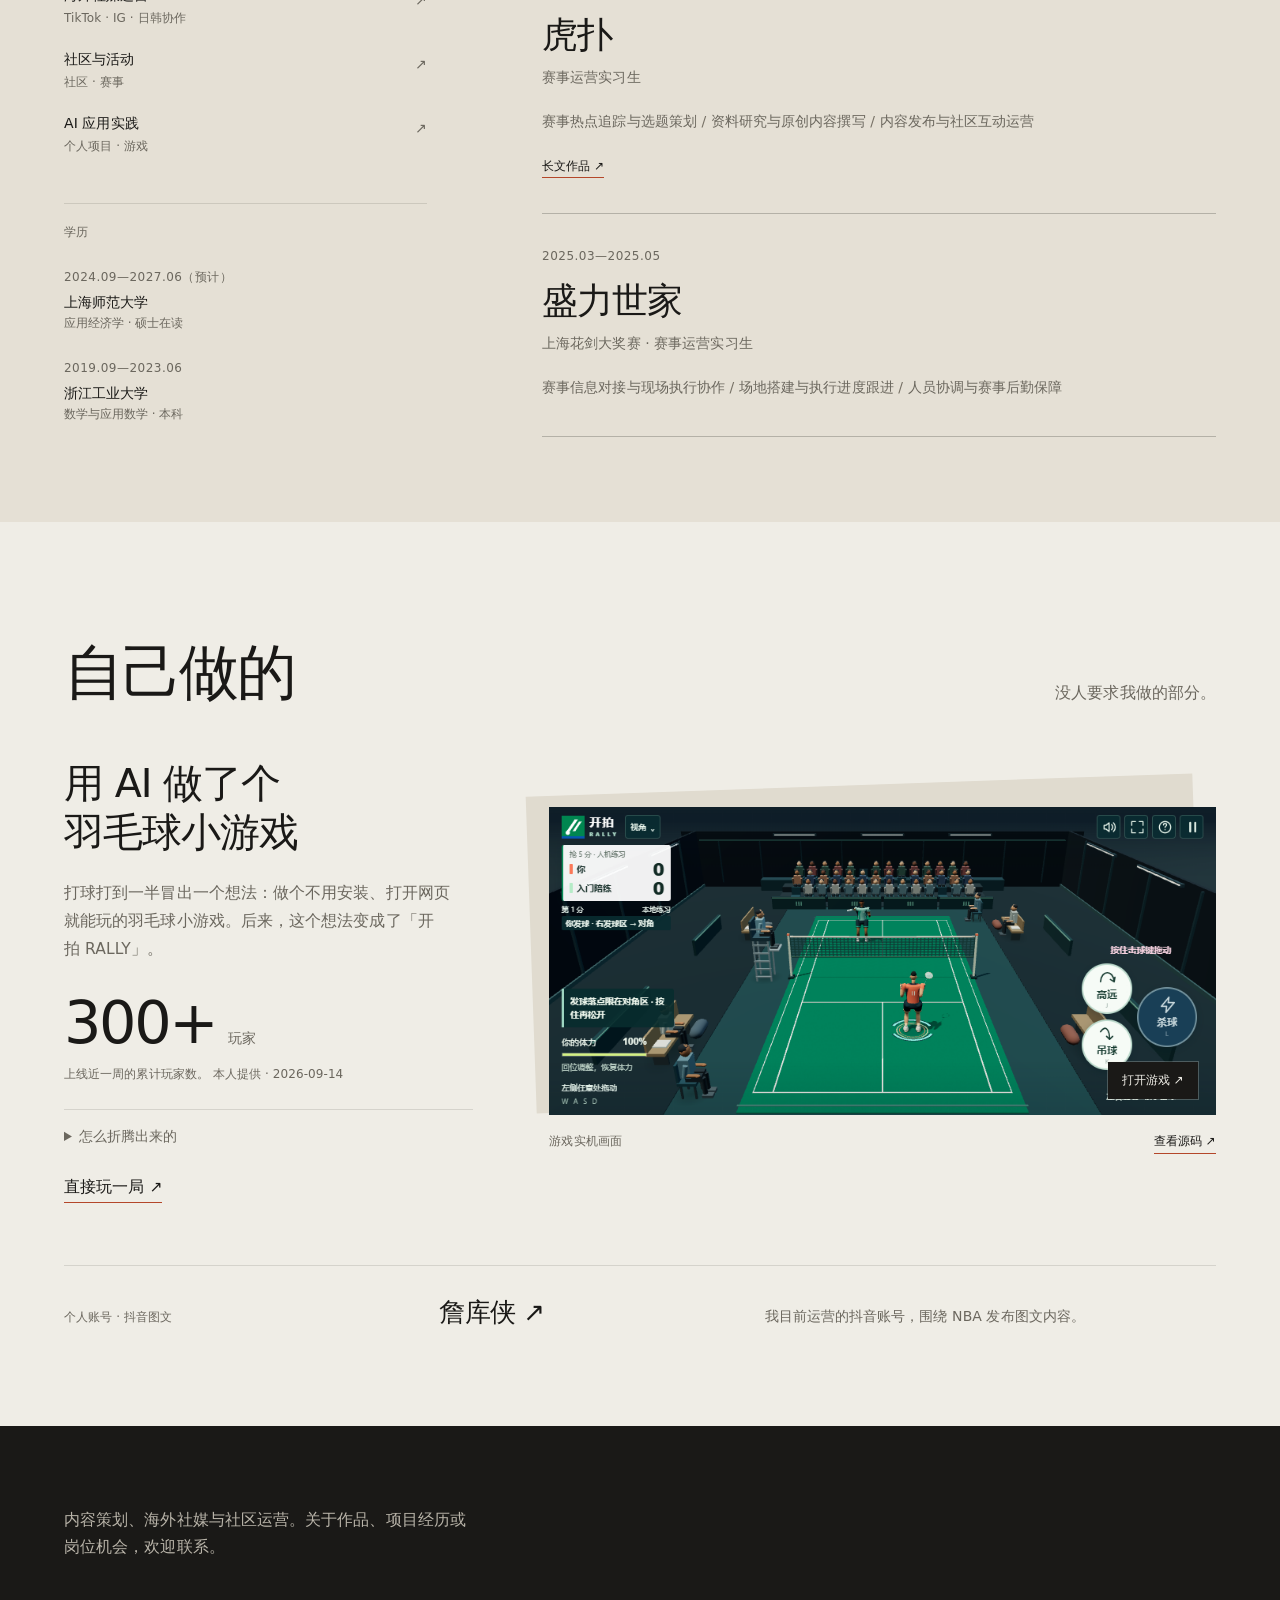
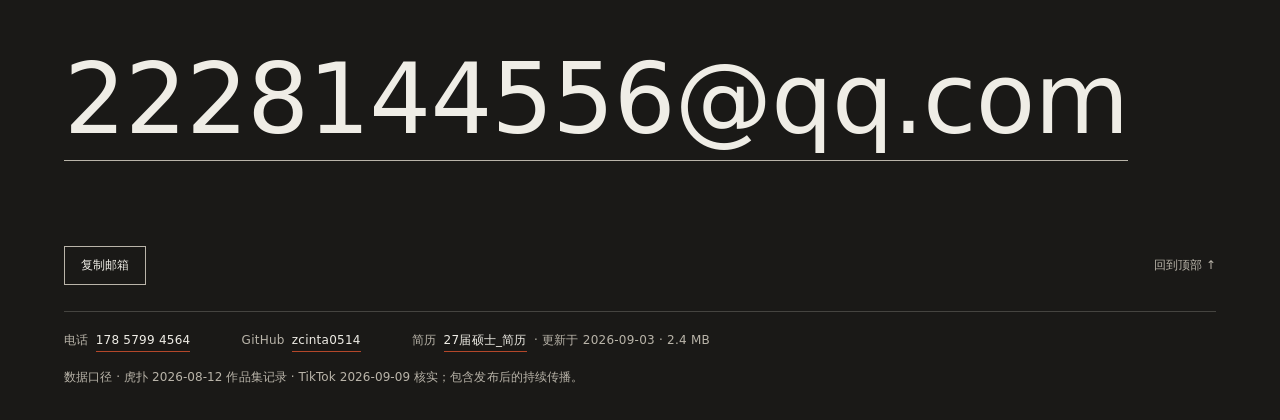
==== commit 26351ad8: "优化作品操作手感，重排经历与项目，统一整站视觉层次" ====
--- a/site/index.html
+++ b/site/index.html
@@ -9,18 +9,20 @@
 <link rel="stylesheet" href="style.css">
 <link rel="stylesheet" href="viewers.css">
 <link rel="stylesheet" href="cabinet.css">
-<!-- 有 JS 时才允许「初始隐藏 + 入场」，无 JS 时页面完整可读 -->
+<!-- 有 JS 时才启用入场；无脚本时保留姓名和简历入口。 -->
 <script>document.documentElement.classList.add('js');</script>
 </head>
 <body>
 <a class="skip" href="#works">跳到作品</a>
 <div class="grain" aria-hidden="true"></div>
 
-<!-- 顶栏：滚动过首屏后才出现，首屏保持纯净 -->
+<!-- 轻导航从首屏就可使用，滚动后加纸色底。 -->
 <header class="bar" id="bar">
+  <a class="bar-brand" href="#home">周性运 <span>Lucky</span></a>
   <nav class="bar-nav" aria-label="章节导航">
     <a href="#works" data-nav="works">作品</a>
     <a href="#experience" data-nav="experience">经历</a>
+    <a href="#practice" data-nav="practice">个人项目</a>
     <a href="#contact" data-nav="contact">联系</a>
     <a class="bar-cv" href="#" data-cv>简历 PDF</a>
   </nav>
@@ -29,7 +31,7 @@
 <main id="main">
 
   <!-- ① 首屏：形象站主位，名字、定位、四个真实数字分列三角 -->
-  <section class="hero" aria-labelledby="hero-name">
+  <section class="hero" id="home" aria-labelledby="hero-name">
     <div class="hero-head">
       <h1 class="hero-name" id="hero-name"><span class="mask"><span class="mask-i">周性运</span></span></h1>
       <p class="hero-role">
@@ -37,45 +39,58 @@
         <span class="hero-role-sub" id="hero-role-sub"></span>
       </p>
     </div>
+    <a class="hero-entry link" href="#works">浏览作品 <span aria-hidden="true">↗</span></a>
     <div class="hero-stage">
       <div class="figure" id="figure" role="img" tabindex="0"
            aria-keyshortcuts="ArrowLeft ArrowRight"
            aria-label="黏土质感的人物半身像：正面站立、微微含笑，会跟随鼠标左右移动转头看向光标。聚焦后可用左右方向键手动调整朝向。"></div>
     </div>
-    <p class="hero-proof" id="hero-proof"></p>
-    <!-- 峰值方案 B（?peak=hero）时启用：1.6M 升为全页唯一的巨数，证据条只剩其余三个 -->
-    <p class="hero-peak" id="hero-peak" hidden></p>
+    <nav class="hero-proof" id="hero-proof" aria-label="代表作品与数据"></nav>
   </section>
+  <noscript><p class="no-script">作品交互需要启用 JavaScript。你也可以直接<a href="../assets/resume-zhou-xingyun.pdf">下载简历</a>。</p></noscript>
 
-  <!-- ② 作品索引：全部作品同权排布，默认去色，点开原地展开 -->
+  <!-- ② 四种作品装置，目录按内容名称直达。 -->
+  <div class="works-ground">
   <section class="sec" id="works" aria-labelledby="works-h">
-    <h2 class="sec-h" id="works-h" data-rv><span class="mask"><span class="mask-i">作品</span></span></h2>
-    <p class="sec-lead" id="lead-works" data-rv></p>
+    <div class="section-opening">
+      <h2 class="sec-h" id="works-h" data-rv><span class="mask"><span class="mask-i">作品</span></span></h2>
+      <p class="sec-lead" id="lead-works"></p>
+    </div>
+    <nav class="works-index" aria-label="作品分类">
+      <a href="#works-tiktok">短视频 <span aria-hidden="true">↗</span></a>
+      <a href="#works-instagram">视觉创意 <span aria-hidden="true">↗</span></a>
+      <a href="#works-localization">内容协作 <span aria-hidden="true">↗</span></a>
+      <a href="#works-hupu">长文 <span aria-hidden="true">↗</span></a>
+    </nav>
     <div class="blocks" id="index"></div>
   </section>
+  </div>
 
-  <!-- ③ 中段：能力索引 + 经历，同一块略深的纸色，全页唯一的中景 -->
+  <!-- ③ 经历为主，能力与学历压进侧栏，避免再重复一整屏作品说明。 -->
   <div class="band">
-    <section class="sec" id="capability" aria-labelledby="cap-h">
-      <h2 class="sec-h" id="cap-h" data-rv><span class="mask"><span class="mask-i">我能做的事</span></span></h2>
-      <p class="sec-lead" id="lead-capability" data-rv></p>
-      <div class="caps" id="caps"></div>
-    </section>
-
-    <section class="sec" id="experience" aria-labelledby="exp-h">
-      <h2 class="sec-h" id="exp-h" data-rv><span class="mask"><span class="mask-i">经历</span></span></h2>
-      <p class="sec-lead" id="lead-experience" data-rv></p>
+    <section class="sec experience-layout" id="experience" aria-labelledby="exp-h">
+      <div class="experience-intro">
+        <h2 class="sec-h" id="exp-h" data-rv><span class="mask"><span class="mask-i">经历</span></span></h2>
+        <p class="sec-lead" id="lead-experience"></p>
+        <div id="capability">
+          <h3 class="sub-h" id="cap-h">我能做的事</h3>
+          <nav class="caps" id="caps" aria-labelledby="cap-h"></nav>
+        </div>
+        <h3 class="sub-h">学历</h3>
+        <div class="exps exps--edu" id="edus"></div>
+      </div>
       <div class="exps" id="exps"></div>
-      <h3 class="sub-h" data-rv>学历</h3>
-      <div class="exps exps--edu" id="edus"></div>
     </section>
   </div>
 
   <!-- ④ 个人项目 -->
   <section class="sec" id="practice" aria-labelledby="pr-h">
-    <h2 class="sec-h" id="pr-h" data-rv><span class="mask"><span class="mask-i">自己做的</span></span></h2>
-    <p class="sec-lead" id="lead-practice" data-rv></p>
+    <div class="section-opening">
+      <h2 class="sec-h" id="pr-h" data-rv><span class="mask"><span class="mask-i">自己做的</span></span></h2>
+      <p class="sec-lead" id="lead-practice"></p>
+    </div>
     <div class="practice" id="practice-body"></div>
+    <div class="personal-account" id="personal-account"></div>
   </section>
 
   <!-- ⑤ 收口：唯一的一屏深色，邮箱是主角 -->
@@ -83,8 +98,11 @@
     <div class="contact-in">
       <p class="contact-lead" id="contact-lead" data-rv></p>
       <h2 class="contact-mail" id="contact-h" data-rv><a id="contact-mail" href="#"></a></h2>
-      <ul class="contact-meta" id="contact-meta" data-rv></ul>
-      <p class="contact-note" id="contact-note"></p>
+      <div class="contact-bottom">
+        <div class="contact-actions"><button class="copy-mail" type="button" id="copy-mail">复制邮箱</button><span id="copy-status" role="status"></span><a href="#home" class="back-top">回到顶部 ↑</a></div>
+        <ul class="contact-meta" id="contact-meta"></ul>
+        <p class="contact-note" id="contact-note"></p>
+      </div>
     </div>
   </section>
 
--- a/site/style.css
+++ b/site/style.css
@@ -22,11 +22,11 @@
 :root{
   /* 色彩：几乎无彩，彩色只留给作品 */
   --paper:#EFEDE6;
-  --paper-2:#EBE8E0;            /* 中段一块略深的纸色，制造明暗起伏（提到这个亮度，--ink-2 在其上仍达 4.6:1） */
+  --paper-2:#E5E0D5;            /* 中段一块略深的纸色，制造明暗起伏（提到这个亮度，--ink-2 在其上仍达 4.6:1） */
   --ground:#1A1917;              /* 唯一一屏深色的底色（等于 --ink，另立令牌以免被局部覆盖） */
   --ink:#1A1917;
   --ink-2:#6B675E;              /* 次级文字：暖灰，不是纯灰 */
-  --ink-3:#9C978C;
+  --ink-3:#777166;
   --rule:rgba(26,25,23,.12);
   --accent:#B4472A;             /* 全站唯一强调色：链接下划线、焦点环、一处标记 */
 
@@ -41,7 +41,7 @@
   --t-hero:1000ms;              /* 首屏入场（强） */
 
   /* 字号：只有四档 */
-  --f-xs:11.5px;                /* 标签、注释、数据 */
+  --f-xs:12px;                /* 标签、注释、数据 */
   --f-sm:15.5px;                /* 正文 */
   --f-md:clamp(26px,3.2vw,42px);/* 章节标题、能力名、详情标题 */
   --f-xl:clamp(38px,7vw,104px); /* 首屏名字、邮箱 */
@@ -50,6 +50,7 @@
   --pad:clamp(20px,5vw,76px);
   --gap:clamp(16px,1.8vw,26px);
   --max:1580px;
+  --edge:max(var(--pad),calc((100vw - var(--max)) / 2 + var(--pad)));
   --bar:64px;                   /* 顶栏高度，锚点补偿用 */
 }
 
@@ -79,8 +80,6 @@
   outline-offset:3px;
   border-radius:2px;
 }
-/* 程序化聚焦的容器不画环 */
-.card-detail:focus{outline:none}
 
 /* 链接：下划线用强调色，悬停时由右向左收回（160ms，只动 transform） */
 .link{
@@ -111,28 +110,15 @@
 }
 .skip:focus{transform:none}
 
-/* -------------------------------------------------------- 3 顶栏（延后出现） */
-.bar{
-  position:fixed;z-index:60;left:0;right:0;top:0;
-  display:flex;justify-content:flex-end;
-  padding:0 var(--pad);
-  height:var(--bar);
-  background:var(--paper);
-  border-bottom:1px solid transparent;
-  opacity:0;visibility:hidden;
-  transition:opacity var(--t-ui) var(--ease-out),
-             visibility 0s linear var(--t-ui),
-             border-color var(--t-ui) var(--ease-out);
-}
-.bar.is-on{opacity:1;visibility:visible;border-bottom-color:var(--rule);transition-delay:0s,0s,0s}
+/* -------------------------------------------------------- 3 常驻轻导航 */
+.bar{position:fixed;z-index:60;inset:0 0 auto;display:flex;align-items:center;justify-content:space-between;padding:0 var(--edge);height:var(--bar);background:transparent;border-bottom:1px solid transparent}
+.bar.is-on{background:var(--paper);border-bottom-color:var(--rule)}
+.bar-brand{font-size:14px;font-weight:500;letter-spacing:.03em;text-decoration:none}
+.bar-brand span{margin-left:10px;font-weight:400;color:var(--ink-2);font-size:var(--f-xs)}
 .bar-nav{display:flex;align-items:center;gap:clamp(16px,2.4vw,34px)}
-.bar-nav a{
-  font-size:var(--f-xs);letter-spacing:.02em;text-decoration:none;
-  color:var(--ink-2);
-  transition:opacity var(--t-hover) var(--ease-out),color var(--t-hover) var(--ease-out);
-}
-.bar-nav a:hover{color:var(--ink)}
-.bar-nav a[aria-current="true"]{color:var(--ink)}
+.bar-nav a{font-size:var(--f-xs);letter-spacing:.02em;text-decoration:none;color:var(--ink-2)}
+.bar-nav a:hover,.bar-nav a[aria-current="true"]{color:var(--ink)}
+.bar-nav a[aria-current="true"]::before{content:"";display:inline-block;width:4px;height:4px;background:var(--accent);border-radius:50%;margin:0 7px 2px 0}
 .bar-cv{color:var(--ink)!important;border-bottom:1px solid var(--accent);padding-bottom:2px}
 
 /* ------------------------------------------------------------ 4 揭示原语 */
@@ -158,7 +144,7 @@
 }
 .hero-head{position:static}        /* 旧结构兼容，不再参与布局 */
 .hero-name{
-  position:absolute;left:var(--pad);top:56%;
+  position:absolute;left:var(--edge);top:56%;
   transform:translateY(-50%);
   margin:0;z-index:1;pointer-events:none;
   white-space:nowrap;
@@ -171,22 +157,22 @@
 html.js .hero-name .mask-i{transition:transform var(--t-hero) var(--ease-expo)}
 html.js body.loaded .hero-name .mask-i{transform:none}
 .hero-role{
-  position:absolute;left:var(--pad);top:clamp(34px,6svh,62px);
+  position:absolute;left:var(--edge);top:clamp(94px,12svh,130px);
   z-index:3;
   display:flex;flex-direction:column;gap:4px;
 }
-.hero-role-main{font-size:var(--f-sm);line-height:1.45;color:var(--ink-2)}
-.hero-role-sub{font-size:var(--f-xs);line-height:1.6;color:var(--ink-2);letter-spacing:.02em}
-html.js .hero-role,html.js .hero-proof,html.js .hero-peak{opacity:0}
-html.js .hero-proof,html.js .hero-peak{transform:translateY(10px)}
+.hero-role-main{font-size:clamp(17px,1.3vw,20px);line-height:1.65;color:var(--ink);max-width:36em;text-wrap:balance}
+.hero-role-sub{margin-top:10px;font-size:var(--f-xs);line-height:1.6;color:var(--ink-2);letter-spacing:.02em}
+html.js .hero-role,html.js .hero-proof{opacity:0}
+html.js .hero-proof{transform:translateY(10px)}
 html.js body.loaded .hero-role{opacity:1;transition:opacity var(--t-card) var(--ease-out) 80ms}
 .hero-stage{position:absolute;inset:0;z-index:2;pointer-events:none}
 
 /* 形象：绝对定位，向下锚定，方形框由 CSS 定尺寸（figure.js 只管帧与转角） */
 .figure{
-  position:absolute;left:var(--fig-x,66%);bottom:clamp(80px,13svh,136px);
+  position:absolute;left:var(--fig-x,66%);bottom:clamp(128px,17svh,172px);
   transform:translateX(-50%);
-  width:min(72svh,660px,58vw);aspect-ratio:1/1;
+  width:min(70svh,640px,56vw);aspect-ratio:1/1;
   opacity:0;
   pointer-events:auto;             /* 键盘可聚焦 */
 }
@@ -210,41 +196,30 @@
   filter:blur(6px);pointer-events:none;
 }
 
-/* 四个真实数字：一行小字，不做大数字并排 */
-.hero-proof{
-  position:absolute;left:var(--pad);right:var(--pad);bottom:clamp(18px,3svh,32px);
-  z-index:3;
-  display:flex;flex-wrap:wrap;gap:6px clamp(18px,3vw,42px);
-  padding-top:clamp(12px,1.6svh,18px);
-  border-top:1px solid var(--rule);
-  font-size:var(--f-sm);letter-spacing:.01em;color:var(--ink-2);
-}
-.hero-proof b{font-weight:500;color:var(--ink);font-variant-numeric:tabular-nums}
-
-/* 峰值方案 B（?peak=hero）：1.6M 从证据条里拿出来，升为首屏唯一的巨数。
-   用 --f-xl 一档（与首屏名字、邮箱同级），此时证据条只剩其余三个数字，
-   全页不会再出现第二个这么大体量的东西——这就是“唯一的峰值”。 */
-.hero-peak{
-  position:absolute;left:var(--pad);bottom:clamp(56px,8.6svh,88px);
-  z-index:3;margin:0;
-  display:flex;align-items:baseline;gap:clamp(10px,1.1vw,16px);flex-wrap:wrap;
-  font-size:var(--f-xl);font-weight:400;line-height:1;letter-spacing:-.045em;color:var(--ink);
-}
-.hero-peak b{font-weight:500;font-variant-numeric:tabular-nums}
-.hero-peak span{font-size:var(--f-xs);font-weight:400;letter-spacing:.02em;color:var(--ink-2)}
-.hero-peak[hidden]{display:none}
+/* 证据各有语境，点击回到对应内容；不用把不同口径拼成战绩总数。 */
+.hero-entry{position:absolute;z-index:4;left:var(--edge);bottom:clamp(154px,20svh,200px);font-size:var(--f-sm)}
+.hero-entry span{display:inline-block;margin-left:40px;color:var(--accent);transition:transform var(--t-hover) var(--ease-out)}
+.hero-entry:hover span{transform:translate(3px,-3px)}
+.hero-proof{position:absolute;left:var(--edge);right:var(--edge);bottom:28px;z-index:3;display:grid;grid-template-columns:1.25fr 1fr 1fr 1fr;gap:20px;padding-top:16px;border-top:1px solid var(--rule)}
+.proof-item{display:flex;flex-direction:column;gap:5px;text-decoration:none;color:var(--ink)}
+.proof-context{font-size:var(--f-xs);color:var(--ink-2);letter-spacing:.02em}
+.proof-value{display:flex;align-items:baseline;gap:8px;line-height:1.15}
+.proof-value b{font-size:28px;font-weight:400;letter-spacing:-.025em;font-variant-numeric:tabular-nums}
+.proof-item--primary .proof-value b{font-size:38px}
+.proof-unit{font-size:var(--f-xs);color:var(--ink-2)}
+.proof-item:hover .proof-context{color:var(--accent)}
 html.js body.loaded .hero-proof{opacity:1;transform:none;transition:opacity var(--t-card) var(--ease-out) 160ms,transform var(--t-card) var(--ease-out) 160ms}
-/* 峰值数字比证据条晚一拍出现，让“名字 → 形象 → 巨数 → 证据条”分四拍入场 */
-html.js body.loaded .hero-peak{opacity:1;transform:none;transition:opacity var(--t-hero) var(--ease-out) 240ms,transform var(--t-hero) var(--ease-out) 240ms}
+.no-script{padding:30px var(--pad)}
 
 /* ------------------------------------------------------------ 6 章节外壳 */
 .sec{
   max-width:var(--max);margin-inline:auto;
   padding:clamp(64px,9.5svh,116px) var(--pad);
 }
+.works-ground{background:#F7F5EF;--paper:#F7F5EF}
 .band{background:var(--paper-2)}
 .sec-h{
-  font-size:var(--f-md);font-weight:500;line-height:1.12;letter-spacing:-.02em;
+  font-size:clamp(40px,4.7vw,68px);font-weight:500;line-height:1.12;letter-spacing:-.04em;
   margin-bottom:clamp(26px,4.2svh,46px);   /* 标题上方留白 > 下方留白 */
 }
 .sec-h .mask-i{text-box:trim-both cap alphabetic}
@@ -260,33 +235,19 @@
   margin:clamp(38px,6svh,62px) 0 14px;padding-top:16px;border-top:1px solid var(--rule);
 }
 
-/* ------------------------------------------------------------ 7 作品索引 */
-/* ------------------------------------------------- 7 作品：按能力分块 */
-/* 不再是“一个大网格装十六件”。四块 = 四种能力，每块有自己的版式、自己的 meta 位置、
-   自己的揭示方向。骨架借自 obys 作品页：旁边一列固定的元信息，媒体序列尺寸不一，
-   文字写进留白，不堆在同一套卡片里。
-     · 短视频  上置 meta 横条 + 通栏主片 + 五格片单 · 片单从左横向擦入
-     · 视觉创意 meta 填进海报墙最后一格              · 逐张自下揭开
-     · 内容规划 左参数 + 右三步流程                   · 细线从左长出、步骤随后上升
-     · 长文    meta 收在末尾，正文只有两行大字          · 不动（克制就是它的区别） */
+/* ------------------------------------------------------------ 7 作品章 */
+.section-opening{display:flex;justify-content:space-between;align-items:flex-end;gap:48px;margin-bottom:28px}
+.section-opening .sec-h{margin:0}
+.section-opening .sec-lead{margin:0;max-width:42ch}
+.works-index{display:flex;gap:clamp(24px,5vw,80px);padding:16px 0 24px;margin-bottom:24px;border-bottom:1px solid var(--rule)}
+.works-index a{font-size:13px;color:var(--ink-2);text-decoration:none;display:flex;gap:32px}
+.works-index a:hover{color:var(--ink)}
+.works-index span{color:var(--accent)}
 .blocks{display:block}
-
-/* ---- 块间距。块与块之间比块内松，前一块的尾巴不会和后一块的头黏在一起 ---- */
-.blk{padding-top:clamp(52px,7.4svh,92px)}
+.blk{padding-top:clamp(80px,12svh,124px)}
 .blk:first-child{padding-top:0}
-
-/* ---- 块体内网格。--colw = 单格宽，展开时左栏直接用它 → 图片尺寸前后完全一致 ---- */
 .blk-body{display:grid;gap:var(--gap)}
-.blk--video .blk-body{grid-template-columns:repeat(5,1fr);--colw:calc((100% - 4 * var(--gap)) / 5)}
-.blk--poster .blk-body{grid-template-columns:repeat(4,1fr);--colw:calc((100% - 3 * var(--gap)) / 4)}
-
-/* ---- 通栏主片：块 1 的峰值。图与说明并置，why 全文放在正面 ---- */
-/* ---- 块 1 的「带架」：一台翻阅装置，不是一排卡片 ----
-     台面放当前那盘的封面，切换时封面绕 Y 轴翻过去（翻带）；
-     下面一排磁带脊背可以点、可以按左右键，当前那盘抬起来。 */
-/* ---- 块 1 的「转轮」：一台轮回式的翻阅装置，不是一排卡片 ----
-     六盘磁带排成一个圆环（6 × 60° = 一圈），正面那盘朝着你，
-     两侧各斜着一盘、更远的转到背面就看不见了；点下一盘，整圈转 60°。 */
+
 /* 直接操作装置的外观在 viewers.css / cabinet.css，各自管理入场和手势。 */
 .blk-meta--incell{align-self:start;padding-top:24px}
 .blk-meta--incell .blk-meta{display:block}
@@ -297,6 +258,8 @@
 .blk--flow .blk-meta{display:block}
 .art-meta-block{margin-top:clamp(22px,3.2svh,36px);max-width:64ch}
 .art-meta-block .blk-meta{display:block}
+.work-context{padding:14px 0 28px}
+.work-context .blk-meta{display:grid;grid-template-columns:repeat(2,minmax(0,1fr));gap:20px 50px}
 
 /* ---- 块头：块名 + 目标 / 我负责的 / 怎么实现的。
         三样全取自 content.js 已有字段，不新写事实 ---- */
@@ -307,7 +270,7 @@
   padding-top:clamp(16px,2.2svh,24px);border-top:1px solid var(--rule);
 }
 .blk-head--slim{padding-top:0;border-top:0;margin-bottom:clamp(18px,2.8svh,30px)}
-.blk-name{grid-column:1/-1;font-size:var(--f-md);font-weight:500;line-height:1.14;letter-spacing:-.02em}
+.blk-name{grid-column:1/-1;font-size:clamp(25px,2.2vw,33px);font-weight:500;line-height:1.14;letter-spacing:-.02em}
 .blk-head .blk-name{margin-bottom:clamp(18px,2.8svh,30px)}
 .blk-head--slim .blk-name{margin-bottom:0}
 .blk-count{
@@ -332,217 +295,98 @@
 .blk-step-text{display:block;color:var(--ink-2);font-weight:400}
 .blk-note{grid-column:1/-1;margin-top:clamp(18px,2.6svh,30px);font-size:var(--f-xs);letter-spacing:.02em;color:var(--ink-3)}
 
-.card{
-  position:relative;display:grid;align-content:start;
-  grid-template-columns:1fr;grid-template-areas:"media" "body";
-  gap:var(--gap);
-}
-.card-media{
-  grid-area:media;position:relative;aspect-ratio:4/5;overflow:hidden;
-  opacity:.72;
-  transition:opacity 400ms var(--ease-out);
-}
-.card-media img{
-  position:absolute;inset:0;width:100%;height:100%;object-fit:cover;
-  filter:grayscale(1) contrast(.9);
-  transition:filter 400ms var(--ease-out);
-}
-/* 悬停/聚焦/展开：只有这一张恢复彩色与满不透明度 */
-.card:hover .card-media,.card:focus-within .card-media,.card.is-open .card-media{opacity:1}
-.card:hover .card-media img,.card:focus-within .card-media img,.card.is-open .card-media img{filter:grayscale(0) contrast(1)}
-.card-body{grid-area:body;display:flex;flex-direction:column;gap:7px}
-.card-title{font-size:var(--f-sm);font-weight:500;line-height:1.5;letter-spacing:0}
-/* 卡面“我做了什么”：本版最重要的信息层级调整。原来这句角色说明只在展开后才看得到，
-   默认态只剩标题与播放量，读者看不出他做了什么 */
-.card-face{font-size:var(--f-xs);line-height:1.6;letter-spacing:.01em;color:var(--ink-2);text-wrap:pretty}
-.card-meta{
-  display:flex;flex-wrap:wrap;gap:2px 12px;
-  font-size:var(--f-xs);letter-spacing:.02em;color:var(--ink-2);
-}
-.card-meta b{font-weight:400;color:var(--ink);font-variant-numeric:tabular-nums}
-.card-open{
-  position:absolute;z-index:2;inset:0;
-  border:0;padding:0;background:none;cursor:pointer;color:transparent;font-size:0;
-}
-
-/* 多帧静帧：媒体区整条并排铺开（分镜/静帧组），不是单张封面 */
-.card-media--strip{display:grid;grid-auto-flow:column;grid-auto-columns:1fr;gap:2px}
-.card-media--strip img{position:static;width:100%;height:100%}
-
-/* 展开态：卡片变成整行，左栏原地不动，右栏收详情 */
-.card.is-open{
-  grid-column:1/-1;
-  grid-template-columns:var(--colw) minmax(0,1fr);
-  grid-template-areas:"media detail" "body detail";
-}
-.card.is-open .card-open{right:auto;width:var(--colw)}
-.card-detail{display:none}
-.card.is-open .card-detail{
-  display:block;grid-area:detail;align-self:start;
-  max-width:64ch;
-  clip-path:inset(0 0 100% 0);
-  transition:clip-path var(--t-ui) var(--ease-out);
-}
-.card.is-open.is-shown .card-detail{clip-path:inset(0);transition:clip-path var(--t-card) var(--ease-expo)}
-.detail-top{
-  display:flex;align-items:baseline;gap:8px 16px;flex-wrap:wrap;
-  padding-top:13px;margin-bottom:clamp(14px,2svh,20px);
-  border-top:1px solid var(--rule);
-  font-size:var(--f-xs);letter-spacing:.02em;color:var(--ink-2);font-variant-numeric:tabular-nums;
-}
-.detail-top b{font-weight:400;color:var(--ink)}
-.detail-close{
-  margin-left:auto;border:0;padding:0;background:none;cursor:pointer;
-  font:inherit;font-size:var(--f-xs);letter-spacing:.02em;color:var(--ink-2);
-  transition:opacity var(--t-hover) var(--ease-out);
-}
-.detail-close:hover{color:var(--ink)}
-.detail-text{font-size:var(--f-sm);color:var(--ink-2);max-width:60ch}
-.detail-note{margin-top:12px;font-size:var(--f-xs);color:var(--ink-2);letter-spacing:.02em;max-width:60ch}
-.detail-text+.detail-text{margin-top:12px}
-.detail-steps{margin-top:18px;display:grid;gap:9px}
-.detail-steps li{font-size:var(--f-sm);color:var(--ink-2);max-width:60ch}
-.detail-steps b{font-weight:500;color:var(--ink);margin-right:.7em}
-.detail-thumbs{display:flex;flex-wrap:wrap;gap:10px;margin-top:20px}
-.detail-thumbs img{
-  width:clamp(104px,10vw,138px);aspect-ratio:4/5;object-fit:cover;
-  filter:grayscale(1) contrast(.9);opacity:.72;
-  transition:opacity 400ms var(--ease-out),filter 400ms var(--ease-out);
-}
-.detail-thumbs img:hover{filter:grayscale(0) contrast(1);opacity:1}
-.detail-links{display:flex;flex-wrap:wrap;gap:10px 26px;margin-top:clamp(18px,2.4svh,26px);font-size:var(--f-sm)}
-
-/* 块 1 / 块 2 的展开直接用上面第 7 节那套统一规则（.card.is-open + --colw），
-   不再有单独的“峰值卡”特例——块 1 的峰值现在是带架的台面。 */
-
-/* ------------------------------------------------------------ 8 能力索引 */
-/* 四行文字，不做卡片网格 */
-.caps{margin-top:clamp(6px,1.4svh,14px)}
-.cap{
-  display:grid;grid-template-columns:minmax(0,1fr) auto;gap:6px 28px;align-items:baseline;
-  padding:clamp(18px,2.6svh,26px) 0;border-top:1px solid var(--rule);
-  text-decoration:none;
-}
-.cap:last-child{border-bottom:1px solid var(--rule)}
-.cap-name{font-size:var(--f-md);font-weight:500;line-height:1.2;letter-spacing:-.02em}
-.cap-name .link{display:inline}
-.cap-stat{font-size:var(--f-xs);letter-spacing:.02em;color:var(--ink-2);font-variant-numeric:tabular-nums;text-align:right}
-.cap-note{grid-column:1/-1;font-size:var(--f-sm);color:var(--ink-2);max-width:58ch}
-.cap:hover .link::after{transform-origin:100% 50%;transform:scaleX(0)}
-
-/* ---------------------------------------------------------------- 9 经历 */
-.exp{
-  display:grid;grid-template-columns:11.5em minmax(0,1fr);gap:6px clamp(20px,3vw,48px);
-  padding:clamp(22px,3.4svh,34px) 0;border-top:1px solid var(--rule);
-}
-.exp:last-child{border-bottom:1px solid var(--rule)}
-.exp-when{font-size:var(--f-xs);letter-spacing:.02em;color:var(--ink-2);font-variant-numeric:tabular-nums;padding-top:.4em}
-.exp-co{font-size:var(--f-md);font-weight:500;line-height:1.15;letter-spacing:-.02em;display:flex;flex-wrap:wrap;align-items:baseline;gap:4px 14px}
-.exp-role{font-size:var(--f-sm);font-weight:400;letter-spacing:0;color:var(--ink-2)}
-.exp-points{margin-top:10px;font-size:var(--f-sm);color:var(--ink-2);max-width:62ch}
-.exp-points span+span::before{content:"·";margin:0 .5em;color:var(--ink-3)}
-/* 全站唯一一处强调色标记：最近一段经历 */
-.exp--now .exp-when{color:var(--ink-2)}
-.exp--now .exp-when::after{
-  content:"";display:inline-block;width:5px;height:5px;margin-left:.6em;
-  border-radius:50%;background:var(--accent);vertical-align:middle;
-}
-.exps--edu .exp-co{font-size:var(--f-sm);font-weight:500}
-.exps--edu .exp-when{color:var(--ink-2)}
-
-/* ------------------------------------------------------------ 10 个人项目 */
-.practice{display:grid;grid-template-columns:minmax(0,1.1fr) minmax(0,1fr);gap:clamp(24px,3.6vw,56px);align-items:start}
-.pr-fig{margin:0}
-.pr-fig img{width:100%;height:auto;border:1px solid var(--rule)}
-.pr-cap{margin-top:10px;font-size:var(--f-xs);letter-spacing:.02em;color:var(--ink-2)}
-.pr-h{font-size:var(--f-md);font-weight:500;line-height:1.2;letter-spacing:-.02em}
-.pr-text{margin-top:clamp(14px,2svh,20px);max-width:52ch;color:var(--ink-2)}
-.pr-text em{font-style:normal;color:var(--ink-3)}
-.pr-stat{
-  margin-top:clamp(16px,2.4svh,24px);padding-top:14px;border-top:1px solid var(--rule);
-  font-size:var(--f-xs);letter-spacing:.02em;color:var(--ink-2);
-}
-.pr-stat b{font-weight:500;color:var(--ink);font-variant-numeric:tabular-nums}
-.pr-links{display:flex;flex-wrap:wrap;gap:10px 26px;margin-top:clamp(16px,2.4svh,22px);font-size:var(--f-sm)}
-.pr-else{margin-top:clamp(14px,2svh,20px);font-size:var(--f-xs);letter-spacing:.02em;color:var(--ink-2)}
-
-/* ------------------------------------------------------ 11 联系（唯一深色屏） */
-.contact{
-  background:var(--ground);
-  --ink:#EFEDE6;--ink-2:#B9B4A9;--ink-3:#928C80;--rule:rgba(239,237,230,.16);
-  color:var(--ink);
-  min-height:82svh;
-  display:flex;
-  padding:clamp(64px,11svh,120px) var(--pad) clamp(24px,4svh,40px);
-}
-.contact-in{
-  width:100%;max-width:var(--max);margin-inline:auto;
-  display:grid;grid-template-rows:auto 1fr auto;gap:clamp(30px,6svh,64px);
-}
+/* ---------------------------------------------- 8 经历侧栏与能力目录 */
+.experience-layout{display:grid;grid-template-columns:minmax(250px,.7fr) minmax(0,1.3fr);gap:clamp(64px,9vw,140px);align-items:start}
+.experience-intro .sec-lead{max-width:29ch;margin:0 0 35px}
+.experience-intro .sec-h{margin-bottom:26px}
+.experience-intro .sub-h{margin:36px 0 10px;padding-top:18px}
+.caps{display:grid}
+.cap{position:relative;display:grid;gap:2px;padding:10px 24px 10px 0;text-decoration:none}
+.cap-name{font-size:14px;font-weight:500;line-height:1.5}
+.cap-short{font-size:var(--f-xs);color:var(--ink-2)}
+.cap-arrow{position:absolute;right:0;top:13px;font-size:14px;color:var(--ink-2)}
+.cap:hover .cap-name,.cap:hover .cap-arrow{color:var(--accent)}
+
+/* 经历先展示工作，再把已经存在的作品作为证据链接挂回去。 */
+.exp{position:relative;display:grid;gap:12px;padding:32px 0 36px;border-top:1px solid rgba(26,25,23,.24)}
+.exp:last-child{border-bottom:1px solid rgba(26,25,23,.24)}
+.exp-when{font-size:var(--f-xs);letter-spacing:.04em;color:var(--ink-2);font-variant-numeric:tabular-nums}
+.exp-co{font-size:clamp(28px,2.8vw,40px);font-weight:500;line-height:1.2;letter-spacing:-.025em}
+.exp-role{margin-top:9px;font-size:14px;color:var(--ink-2)}
+.exp-points{display:flex;flex-wrap:wrap;gap:4px 0;margin-top:20px;max-width:62ch;font-size:14px;color:var(--ink-2)}
+.exp-points li:not(:last-child)::after{content:" / ";white-space:pre;color:var(--ink-3)}
+.exp-evidence{display:flex;flex-wrap:wrap;gap:14px 24px;margin-top:22px;font-size:var(--f-xs)}
+.exp--recent::before{content:"";position:absolute;top:38px;left:-20px;width:5px;height:5px;border-radius:50%;background:var(--accent)}
+.exps--edu .exp{padding:14px 0;border:0;gap:6px}
+.exps--edu .exp-co{display:flex;flex-direction:column;gap:5px;font-size:14px;letter-spacing:0;font-weight:500}
+.exps--edu .exp-role{margin:0;font-size:var(--f-xs);font-weight:400}
+.exps--edu .exp-when{font-size:var(--f-xs)}
+
+/* ------------------------------------------------------------ 9 个人项目 */
+#practice{padding-top:clamp(80px,13svh,136px);padding-bottom:clamp(64px,10svh,112px)}
+.practice{display:grid;grid-template-columns:minmax(0,.76fr) minmax(0,1.24fr);gap:clamp(40px,6vw,96px);align-items:center;margin-top:52px}
+.pr-intro{position:relative}
+.pr-h{max-width:11em;font-size:clamp(30px,3.1vw,44px);font-weight:500;line-height:1.25;letter-spacing:-.025em}
+.pr-text{margin-top:22px;max-width:48ch;color:var(--ink-2);line-height:1.8}
+.pr-result{display:flex;gap:12px;align-items:baseline;margin-top:30px;line-height:1}
+.pr-result b{font-size:clamp(44px,4.6vw,66px);font-weight:400;letter-spacing:-.04em}
+.pr-result span{font-size:14px;color:var(--ink-2)}
+.pr-source{max-width:40ch;margin-top:11px;font-size:var(--f-xs);color:var(--ink-2)}
+.pr-making{margin-top:24px;padding-top:14px;border-top:1px solid var(--rule);font-size:14px;color:var(--ink-2)}
+.pr-making summary{cursor:pointer}
+.pr-making .pr-text{font-size:14px;margin-top:12px}
+.pr-launch{margin-top:26px}
+.pr-fig{margin:0;min-width:0;position:relative}
+.pr-fig::before{content:"";position:absolute;inset:-22px 18px 50px -18px;background:#E0DBCF;transform:rotate(-2deg);z-index:-1}
+.pr-play{position:relative;display:block;background:var(--ground);color:var(--paper);text-decoration:none}
+.pr-play img{width:100%;height:auto;display:block}
+.pr-play-label{position:absolute;right:18px;bottom:16px;background:var(--ground);padding:8px 14px;font-size:var(--f-xs);box-shadow:0 0 0 1px rgba(239,237,230,.24)}
+.pr-cap{display:flex;justify-content:space-between;align-items:baseline;gap:16px;margin-top:16px;font-size:var(--f-xs);color:var(--ink-2)}
+.personal-account{display:grid;grid-template-columns:.76fr .65fr 1fr;gap:32px;align-items:baseline;margin-top:64px;padding-top:24px;border-top:1px solid var(--rule)}
+.personal-account-label{font-size:var(--f-xs);color:var(--ink-2)}
+.personal-account-name{font-size:26px;letter-spacing:-.02em;text-decoration:none}
+.personal-account p{font-size:14px;color:var(--ink-2)}
+
+/* ----------------------------------------------- 10 联系：紧凑的深色收尾 */
+.contact{background:var(--ground);--ink:#EFEDE6;--ink-2:#B9B4A9;--ink-3:#A49D90;--rule:rgba(239,237,230,.2);color:var(--ink);min-height:66svh;display:flex;padding:clamp(60px,9svh,100px) var(--edge) 32px}
+.contact-in{width:100%;max-width:calc(var(--max) - var(--pad) * 2);margin-inline:auto;display:grid;grid-template-rows:auto 1fr auto;gap:40px}
 .contact-lead{max-width:42ch;color:var(--ink-2);font-size:var(--f-sm)}
-.contact-mail{align-self:center;font-weight:500;line-height:1.05;letter-spacing:-.03em}
-.contact-mail a{
-  /* 与首屏名字同一档字号；窄屏下按可用宽度收一档，避免溢出 */
-  font-size:min(var(--f-xl),8.6vw);
-  text-decoration:none;position:relative;display:inline-block;
-}
-.contact-mail a::after{
-  content:"";position:absolute;left:0;right:0;bottom:.02em;height:2px;
-  background:var(--accent);transform-origin:0 50%;
-  transition:transform var(--t-hover) var(--ease-out);
-}
-.contact-mail a:hover::after{transform-origin:100% 50%;transform:scaleX(0)}
-.contact-meta{
-  display:flex;flex-wrap:wrap;gap:12px clamp(20px,4vw,54px);
-  padding-top:18px;border-top:1px solid var(--rule);
-  font-size:var(--f-xs);letter-spacing:.02em;
-}
-.contact-meta li{display:flex;gap:.6em;align-items:baseline;color:var(--ink-3)}
+.contact-mail{align-self:center;font-weight:400;line-height:1.1;letter-spacing:-.035em}
+.contact-mail a{font-size:min(7.6vw,108px);text-decoration:none;position:relative;display:inline-block}
+.contact-mail a::after{content:"";position:absolute;left:0;right:0;bottom:-.08em;height:1px;background:var(--ink-2);transform-origin:0 50%;transition:transform var(--t-hover) var(--ease-out)}
+.contact-mail a:hover::after{transform:scaleX(.22)}
+.contact-actions{display:flex;align-items:center;gap:18px;margin:8px 0 26px;font-size:var(--f-xs)}
+.copy-mail{padding:8px 16px;border:1px solid var(--ink-2);color:var(--ink);background:none;font:inherit;cursor:pointer}
+.copy-mail:hover{background:var(--ink);color:var(--ground)}
+#copy-status{color:var(--ink-2)}
+.back-top{margin-left:auto;text-decoration:none;color:var(--ink-2)}
+.contact-meta{display:flex;flex-wrap:wrap;gap:12px clamp(20px,4vw,54px);padding-top:18px;border-top:1px solid var(--rule);font-size:var(--f-xs);letter-spacing:.02em}
+.contact-meta li{display:flex;gap:.6em;align-items:baseline;color:var(--ink-2)}
 .contact-meta a{color:var(--ink);text-decoration:none}
-.contact-note{margin-top:16px;font-size:var(--f-xs);letter-spacing:.02em;color:var(--ink-3)}
-
-/* ------------------------------------------------------------ 12 响应式 */
-@media (max-width:1080px){
-  .practice{grid-template-columns:1fr}
-  .pr-fig{max-width:660px}
-}
-@media (max-width:860px){
-  .exp{grid-template-columns:1fr;gap:8px}
-  .exp-when{padding-top:0}
-  .cap{grid-template-columns:1fr}
-  .cap-stat{text-align:left}
+.contact-note{margin-top:16px;font-size:var(--f-xs);color:var(--ink-2);max-width:100ch}
+
+/* ------------------------------------------------------------ 12 基础窄屏降级 */
+@media(max-width:1080px){.experience-layout{gap:48px}.practice{gap:40px}.personal-account{grid-template-columns:1fr 1fr}.personal-account p{grid-column:1/-1}}
+@media(max-width:860px){
+  .section-opening{align-items:flex-start;flex-direction:column;gap:18px}
+  .experience-layout,.practice{grid-template-columns:1fr}
+  .experience-intro .sec-lead{max-width:50ch}
+  .caps{grid-template-columns:1fr 1fr;gap:0 28px}
+  .exps--edu{display:flex;flex-wrap:wrap;gap:24px}
   .blk-head,.blk-meta{grid-template-columns:1fr;gap:16px}
-  .blk--video .blk-steps{grid-template-columns:repeat(2,minmax(0,1fr));gap:14px 20px}
-  .blk--flow{grid-template-columns:1fr;gap:clamp(24px,3.6svh,40px)}
-}
-@media (max-width:600px){
-  .hero{--fig-x:50%;padding-top:clamp(38px,7svh,60px)}
-  .figure{width:min(94%,52svh,520px)}
-  .hero-head{gap:6px 16px}
-  .hero-role{align-items:flex-start;text-align:left;padding-top:0}
-  /* 窄屏上证据条会折成两行，抬高巨数，否则两者会叠在一起 */
-  html[data-peak="hero"] .hero-peak{bottom:clamp(104px,14svh,142px)}
-  .hero-proof{gap:4px 14px}
-  /* 四块在窄屏上全部收成 1–2 列，--colw 跟着变，展开时图片尺寸仍然前后一致 */
-  .blk--video .blk-body{grid-template-columns:repeat(2,1fr);--colw:calc((100% - var(--gap)) / 2)}
-  .blk--poster .blk-body{grid-template-columns:repeat(2,1fr);--colw:calc((100% - var(--gap)) / 2)}
-  /* 7 张海报 + meta = 8 格，两列正好四行铺满，窄屏上不用再单独调 meta 位置 */
-  /* 看台一列堆叠。转轮要把 --rw 缩小，半径跟着变小，整圈才放得下 */
-  .viewer,.viewer--book,.viewer--peel{grid-template-columns:1fr;gap:clamp(18px,2.6svh,28px)}
-  .viewer{--rw:150px;--rh:188px}
-  .viewer--book .book,.viewer--peel .peel{justify-self:center}
-  .book{width:min(100%,320px)}
-  .peel{aspect-ratio:1/1}
-  /* 窄屏上五步收成一列，否别每列只剩一个字宽 */
+  .blk--flow{grid-template-columns:1fr;gap:32px}
+  .hero-role-main{max-width:70vw}
+}
+@media(max-width:600px){
+  .bar-brand span{display:none}.bar-nav{gap:14px}.bar-nav a{font-size:11px}
+  .bar-brand{font-size:12px}.hero-role{top:92px}
+  .hero{--fig-x:50%;padding-top:38px}.figure{width:min(94%,52svh,520px)}
+  .hero-proof{grid-template-columns:1fr 1fr;gap:12px}.proof-value b,.proof-item--primary .proof-value b{font-size:23px}
+  .hero-entry{bottom:200px}.works-index{flex-wrap:wrap;gap:15px 28px}.works-index a{gap:12px}
+  .viewer,.viewer--book,.viewer--peel{grid-template-columns:1fr;gap:24px}.viewer{--rw:150px;--rh:188px}
+  .book{width:min(100%,320px)}.peel{aspect-ratio:1/1}
   .blk--video .blk-steps{grid-template-columns:1fr;gap:12px}
-  .art-title{max-width:none}
-  .card.is-open{grid-template-columns:1fr;grid-template-areas:"media" "body" "detail"}
-  .card.is-open .card-open{right:0;width:auto}
-  .card.is-open .card-detail{margin-top:6px}
-  .band .sec{padding-inline:var(--pad)}
-}
-@media (max-width:420px){
-  .blk--video .blk-body,.blk--poster .blk-body{grid-template-columns:1fr;--colw:100%}
+  .contact-meta{flex-direction:column}
 }
 
 /* ------------------------------------------- 13 减弱动效 / flat 截图模式 */
@@ -552,20 +396,14 @@
   html.js [data-rv]{transform:none!important;transition:opacity var(--t-ui) var(--ease-out)!important}
   html.js [data-rv].in{transform:none!important;transition:opacity var(--t-ui) var(--ease-out)!important}
   html.js body.loaded .hero-role,
-  html.js body.loaded .hero-proof,
-  html.js body.loaded .hero-peak{transform:none!important;transition:opacity var(--t-ui) var(--ease-out)!important}
+  html.js body.loaded .hero-proof{transform:none!important;transition:opacity var(--t-ui) var(--ease-out)!important}
   html.js .figure{transform:translateX(-50%)!important;transition:opacity var(--t-ui) linear!important}
-  .card-media,.card-media img{transition-duration:200ms!important}
-  .card.is-open .card-detail,
-  .card.is-open.is-shown .card-detail{clip-path:none!important;transition:none!important}
   .skip,.bar{transition:opacity var(--t-ui) linear!important}
 }
 html.calm{scroll-behavior:auto}
 html.calm .mask-i{transform:none!important}
 html.calm [data-rv]{opacity:1;transform:none!important}
-html.calm .card.is-open .card-detail,
-html.calm .card.is-open.is-shown .card-detail{clip-path:none!important}
-html.calm .hero-role,html.calm .hero-proof,html.calm .hero-peak,html.calm .figure{opacity:1;transform:none!important}
+html.calm .hero-role,html.calm .hero-proof,html.calm .figure{opacity:1;transform:none!important}
 html.calm .figure{transform:translateX(-50%)!important}
 html.calm .bar{opacity:1;visibility:visible;border-bottom-color:var(--rule)}
 html.calm .hero-name .mask-i{transform:none}
--- a/site/viewers.css
+++ b/site/viewers.css
@@ -8,7 +8,7 @@
 .viewer--ring .v-hint{justify-content:center}
 .viewer-live{position:absolute;width:1px;height:1px;padding:0;overflow:hidden;clip-path:inset(50%);white-space:nowrap}
 .vpanel{min-width:0;transition:opacity var(--t-ui) var(--ease-out),transform var(--t-ui) var(--ease-out)}
-.vpanel.is-turning{opacity:.38;transform:translateY(4px)}
+.vpanel.is-turning{opacity:.58}
 .v-n{display:flex;align-items:center;gap:16px;color:var(--ink-2);font-size:var(--f-xs);letter-spacing:.06em}
 .v-count{font-variant-numeric:tabular-nums}
 .v-progress{width:64px;height:1px;display:block;background:var(--rule)}
@@ -17,11 +17,30 @@
 .v-face{margin-top:clamp(12px,1.8svh,18px);font-size:var(--f-sm);line-height:1.7;color:var(--ink-2);max-width:44ch}
 .v-meta{margin:clamp(20px,3svh,34px) 0 0;font-size:var(--f-md);letter-spacing:-.01em;color:var(--ink-2);font-variant-numeric:tabular-nums}
 .v-meta b{font-weight:400;color:var(--ink)}
+.v-meta.is-label{font-size:var(--f-xs);letter-spacing:.06em;color:var(--ink-3);margin-top:22px}
+.v-meta.is-label b{color:inherit}
 .v-sub{margin:8px 0 0;font-size:var(--f-xs);color:var(--ink-2)}
 .v-sub b{font-weight:400;color:var(--ink)}
 .v-why{margin-top:clamp(14px,2svh,20px);font-size:var(--f-sm);line-height:1.75;color:var(--ink-2);max-width:46ch}
 .v-credit{margin-top:18px;padding-left:12px;border-left:1px solid var(--rule);font-size:var(--f-xs);line-height:1.65;color:var(--ink-2);max-width:48ch}
 .v-link{display:inline-block;margin-top:clamp(14px,2svh,22px)}
+.v-caption{margin:32px 0 0;font-size:var(--f-xs);letter-spacing:.09em;color:var(--ink-3)}
+.v-caption+.v-why,.v-caption+.v-face{margin-top:12px}
+.viewer--peel .vpanel{max-width:430px;align-self:center;padding-left:clamp(0px,1vw,16px)}
+.viewer--peel .v-title[hidden]{display:none}
+.viewer--peel .v-why{font-size:clamp(17px,1.4vw,20px);line-height:1.8;color:var(--ink)}
+.viewer--peel .v-face{font-size:var(--f-sm);color:var(--ink-2)}
+.viewer--peel .v-link{margin-top:30px}
+.v-frames{margin-top:22px}
+.v-frames[hidden]{display:none}
+.v-frame-label{font-size:var(--f-xs);color:var(--ink-3);letter-spacing:.04em}
+.v-thumbs{display:flex;gap:10px;margin-top:10px}
+.v-thumb{display:block;flex:0 0 66px;height:86px;border:0;border-bottom:2px solid transparent;padding:3px 3px 6px;background:transparent;cursor:pointer;transition:border-color 160ms,transform 160ms}
+.v-thumb img{display:block;width:100%;height:100%;object-fit:contain;filter:grayscale(1);opacity:.52;transition:filter 160ms,opacity 160ms;pointer-events:none}
+.v-thumb:hover img,.v-thumb[aria-pressed="true"] img{filter:none;opacity:1}
+.v-thumb[aria-pressed="true"]{border-bottom-color:var(--accent)}
+.v-thumb:hover{transform:translateY(-3px)}
+.v-thumb:focus-visible{outline:1px solid var(--accent);outline-offset:3px}
 .work-notes{margin-top:34px;border-top:1px solid var(--rule);border-bottom:1px solid var(--rule)}
 .work-notes summary{display:flex;justify-content:space-between;align-items:center;padding:14px 0;font-size:var(--f-xs);color:var(--ink-2);cursor:pointer;list-style:none}
 .work-notes summary::-webkit-details-marker{display:none}
@@ -40,25 +59,23 @@
 .ring{position:relative;height:calc(var(--rh) * 1.28);display:grid;place-items:center;perspective:2000px;isolation:isolate}
 .ring-in{position:relative;width:var(--rw);height:var(--rh);transform-style:preserve-3d;will-change:transform}
 .ring-i{position:absolute;inset:0;margin:0;backface-visibility:hidden;opacity:.35;transition:opacity var(--t-ui) var(--ease-out)}
-.ring-i img{width:100%;height:100%;object-fit:cover;filter:grayscale(1);pointer-events:none;-webkit-user-drag:none}
+.ring-i img{width:100%;height:100%;object-fit:cover;filter:grayscale(1);pointer-events:none;-webkit-user-drag:none;transition:filter 180ms}
 .ring-i.is-on{opacity:1}
-.ring-i.is-on:hover img,.ring.is-dragging .ring-i.is-on img{filter:none}
+.ring-i.is-on img{filter:none}
 .ring-label{position:absolute;inset:auto 0 0;padding:28px 16px 12px;background:linear-gradient(transparent,rgba(26,25,23,.76));color:#f8f5ed;font-size:12px;opacity:0;transition:opacity var(--t-hover) var(--ease-out);pointer-events:none}
 .ring-i.is-on:hover .ring-label{opacity:1}
 .ring-axis{position:absolute;bottom:0;left:50%;width:1px;height:16px;background:var(--accent);pointer-events:none}
 
-/* 样本册：前后两面是真正的纸页，反向操作从书脊翻回上一张。 */
+/* 样本册：无论方向都抓住当前画面，越过书脊前不偷换成另一张图。 */
 .book{position:relative;width:min(100%,452px);aspect-ratio:4/5;perspective:4200px;isolation:isolate;margin:20px 0 0 20px}
 .book-page{position:absolute;inset:0;margin:0;background:#e1ddd2}
 .book-under{box-shadow:0 1px 0 rgba(26,25,23,.24)}
 .book-under img,.book-front img{width:100%;height:100%;object-fit:contain;pointer-events:none;-webkit-user-drag:none}
-.book-under img{filter:grayscale(1)}
-.book-leaf{transform-origin:0 50%;transform-style:preserve-3d;will-change:transform;z-index:2}
-.book-front,.book-back{position:absolute;inset:0;backface-visibility:hidden}
-.book-front{filter:grayscale(1);box-shadow:2px 4px 14px rgba(26,25,23,.09)}
-.book:hover .book-front,.book.is-dragging .book-front{filter:none}
-.book-back{transform:rotateY(180deg);background:#ded9cc;display:flex;align-items:flex-end;justify-content:flex-end;padding:24px;color:var(--ink-2);font-size:var(--f-xs);box-shadow:inset -16px 0 24px rgba(26,25,23,.06)}
+.book-under img{filter:none}
+.book-leaf{transform-origin:0 50%;transform-style:preserve-3d;backface-visibility:hidden;will-change:transform;z-index:2}
+.book-front{position:absolute;inset:0;backface-visibility:hidden;box-shadow:2px 4px 14px rgba(26,25,23,.09)}
 .book-spine{position:absolute;left:0;top:0;bottom:0;width:20px;z-index:3;background:linear-gradient(90deg,rgba(26,25,23,.17),transparent);pointer-events:none}
+.book.is-reverse .book-spine{left:auto;right:0;transform:rotateY(180deg)}
 .book-edges{position:absolute;inset:0;z-index:-1;pointer-events:none}
 .book-edge{position:absolute;inset:0;background:#e5e1d7;border:1px solid rgba(26,25,23,.14);transform-origin:0 80%;transition:transform var(--t-ui) var(--ease-out)}
 .book-edge:nth-child(1){transform:translate(6px,-3px) rotate(1deg)}
@@ -79,25 +96,22 @@
 .peel-leaf{clip-path:polygon(0 0,100% 0,100% 100%,100% 100%,0 100%)}
 .peel-fold{position:absolute;inset:0;z-index:2;background:linear-gradient(135deg,#f5f0e4 40%,#d4cbbc 100%);clip-path:polygon(100% 100%,100% 100%,100% 100%);pointer-events:none}
 .peel-top{display:flex;justify-content:space-between;gap:16px;padding-bottom:10px;border-bottom:1px solid var(--ink);font-size:var(--f-xs);letter-spacing:.1em;color:var(--ink-2)}
-.peel-head{margin:22px 0 0;font-size:clamp(24px,2.45vw,35px);font-weight:600;line-height:1.32;letter-spacing:-.025em;font-family:"Songti SC","Noto Serif CJK SC",serif}
-.peel-face{margin-top:16px;font-size:13px;line-height:1.7;color:var(--ink-2);max-width:36ch}
-.peel-meta{margin:20px 0 0;font-size:var(--f-sm);color:var(--ink-2);font-variant-numeric:tabular-nums}
+.peel-head{margin:clamp(32px,3.3vw,48px) 0 0;font-size:clamp(27px,2.7vw,39px);font-weight:600;line-height:1.42;letter-spacing:-.025em;font-family:"Songti SC","Noto Serif CJK SC",serif;text-wrap:balance}
+.peel-meta{margin:30px 0 0;font-size:var(--f-sm);color:var(--ink-2);font-variant-numeric:tabular-nums}
 .peel-meta b{font-weight:400;color:var(--ink)}
-.viewer--peel .v-title{font-size:clamp(24px,2.15vw,31px);line-height:1.4}
 .peel-lines{height:18px;margin-top:18px;border-top:3px double var(--rule);border-bottom:1px solid var(--rule);width:55%}
-.peel-corner{position:absolute;right:0;bottom:0;width:74px;height:74px;border:0;padding:0;background:none;cursor:grab;touch-action:none;z-index:3;transform-origin:100% 100%;user-select:none}
-.peel-corner::before{content:"";position:absolute;inset:0;clip-path:polygon(100% 0,0 100%,100% 100%);background:var(--paper)}
-.peel-corner::after{content:"";position:absolute;inset:0;clip-path:polygon(100% 0,0 100%,0 0);background:linear-gradient(135deg,#f7f3e9,#d6cebc);filter:drop-shadow(1px 1px 2px rgba(26,25,23,.2));transform-origin:50% 50%;transition:transform var(--t-hover) var(--ease-out)}
-.peel-corner:hover::after{transform:translate(-4px,-4px)}
+.peel-corner{position:absolute;right:0;bottom:0;width:74px;height:74px;border:0;padding:0;background:none;cursor:grab;touch-action:none;z-index:3;user-select:none}
 .peel-corner.is-dragging{cursor:grabbing}
-.peel-corner.is-dragging::before,.peel-corner.is-dragging::after,.peel-corner.is-dragging .peel-corner-tip{opacity:0}
-.peel-corner.is-dragging:focus-visible{outline:none}
-.peel-corner-tip{position:absolute;right:2px;bottom:3px;font-size:var(--f-xs);color:var(--ink-2);z-index:1}
-.peel-corner:focus-visible{outline:2px solid var(--accent);outline-offset:5px}
+.peel-corner-tip{position:absolute;right:16px;bottom:13px;font-size:18px;font-weight:300;color:var(--ink-2);transition:transform 180ms,opacity 120ms}
+.peel-corner:hover .peel-corner-tip{transform:translate(-3px,-3px)}
+.peel-corner.is-dragging .peel-corner-tip,.viewer--peel[data-state="settling"] .peel-corner-tip{opacity:0}
+.peel-corner:focus-visible{outline:1px dashed var(--accent);outline-offset:-5px}
+.peel-corner.is-dragging:focus-visible,.viewer--peel[data-state="settling"] .peel-corner:focus-visible{outline:none}
 
 /* 仅让装置整体入场，内部纸页与转轮的 transform 始终归手势所有。 */
 @media (prefers-reduced-motion:reduce){
-  .ring-in,.book-leaf,.book-edge,.peel-leaf,.peel-fold,.peel-corner,.v-progress-fill{transition:none!important}
+  .ring-in,.book-leaf,.book-edge,.peel-leaf,.peel-fold,.peel-corner,.v-progress-fill,.v-thumb,.v-thumb img,.ring-i img{transition:none!important}
   .vpanel.is-turning{transform:none}
   .book:hover .book-edge{transform:none}
+  .v-thumb:hover,.peel-corner:hover .peel-corner-tip{transform:none}
 }
--- a/site/cabinet.css
+++ b/site/cabinet.css
@@ -10,8 +10,9 @@
 .wc-file:nth-child(3){background:#dcd8cc}
 .wc-file::after{content:"";position:absolute;inset:0 0 0 var(--wc-spine);background:linear-gradient(90deg,rgba(26,25,23,.025),transparent 22px),#f4f1e9;border-left:1px solid rgba(26,25,23,.1);border-radius:0 7px 0 0;z-index:-1;pointer-events:none}
 .wc-tab{position:absolute;inset:0 auto 0 0;width:var(--wc-spine);padding:24px 0 18px;display:flex;align-items:center;gap:15px;flex-direction:column;background:transparent;border:0;border-radius:7px 0 0 0;color:var(--ink-2);font:inherit;cursor:grab;touch-action:pan-y;user-select:none}
-.wc-tab-name{writing-mode:vertical-rl;text-orientation:upright;font-size:var(--f-sm);letter-spacing:.08em;font-weight:500;white-space:nowrap}
+.wc-tab-name{writing-mode:vertical-rl;text-orientation:upright;font-size:var(--f-sm);letter-spacing:.12em;font-weight:500;white-space:nowrap;padding:8px 1px;border-top:1px solid rgba(26,25,23,.13);border-bottom:1px solid rgba(26,25,23,.13)}
 .wc-tab-dot{width:5px;height:5px;flex:0 0 5px;border:1px solid currentColor;border-radius:50%;opacity:.5}
+.wc-tab-cue{position:absolute;bottom:20px;font-size:17px;line-height:1;color:var(--ink-2)}
 .wc-tab:hover,.wc-file.is-open .wc-tab{color:var(--ink)}
 .wc-file.is-open .wc-tab-dot{background:var(--accent);border-color:var(--accent);opacity:1}
 .wc-tab:focus-visible{outline:2px solid var(--accent);outline-offset:-4px}
@@ -19,15 +20,30 @@
 .wc-paper-mark{display:block;margin-bottom:16px;padding-bottom:12px;border-bottom:1px solid var(--rule);font-size:var(--f-xs);line-height:1.5;letter-spacing:.07em;color:var(--ink-2)}
 .wc-title{margin:0;font-size:var(--f-sm);font-weight:500;line-height:1.65;color:var(--ink)}
 .wc-text{margin-top:12px;font-size:var(--f-sm);line-height:1.8;color:var(--ink-2);max-width:48ch}
+.wc-topics{margin:26px 0 0;padding:0;list-style:none;max-width:360px}
+.wc-topics li{display:flex;align-items:center;gap:12px;min-height:32px;border-bottom:1px solid var(--rule);font-size:var(--f-sm);line-height:1.6;color:var(--ink-2)}
+.wc-topics li::before{content:"";width:11px;height:1px;background:var(--accent);opacity:.7;flex:none}
 .wc-evidence{margin-top:22px}
-.wc-evidence img{display:block;width:min(100%,320px);max-height:160px;height:auto;aspect-ratio:1897/949;object-fit:contain;background:#e9e6de;filter:grayscale(1) contrast(.95);opacity:.9;pointer-events:none}
+.wc-evidence-open{position:relative;display:block;width:min(100%,320px);padding:0;border:0;background:none;text-align:left;cursor:zoom-in}
+.wc-evidence-open:focus-visible{outline:2px solid var(--accent);outline-offset:4px}
+.wc-evidence img{display:block;width:100%;max-height:160px;height:auto;aspect-ratio:1897/949;object-fit:contain;background:#e9e6de;filter:grayscale(1) contrast(.95);opacity:.9;pointer-events:none}
+.wc-evidence-zoom{position:absolute;right:6px;bottom:6px;padding:3px 7px;border:1px solid rgba(26,25,23,.16);background:var(--paper);color:var(--ink);font-size:var(--f-xs);line-height:1.5;pointer-events:none}
+.wc-evidence-open:hover .wc-evidence-zoom{text-decoration:underline;text-underline-offset:3px}
 .wc-caption{margin-top:8px;font-size:var(--f-xs);line-height:1.6;color:var(--ink-2)}
 .wc-source{display:inline-block;margin-top:12px;font-size:var(--f-xs);line-height:1.8;cursor:pointer}
 .wc-hint{display:flex;align-items:center;gap:9px;margin-top:14px;font-size:var(--f-xs);color:var(--ink-2);line-height:1.6}
-.wc-hint::before{content:"↔";font-size:17px;line-height:1;color:var(--ink)}
+.wc-hint-direction{font-size:17px;line-height:1;color:var(--ink)}
 .work-cabinet.is-grabbing,.work-cabinet.is-grabbing .wc-stage,.work-cabinet.is-grabbing .wc-tab{cursor:grabbing;user-select:none}
-.work-cabinet.is-grabbing .wc-file,.work-cabinet.is-grabbing .wc-body{transition:none}
+.work-cabinet.is-grabbing .wc-file,.work-cabinet.is-grabbing .wc-body,.work-cabinet.is-held .wc-file,.work-cabinet.is-held .wc-body{transition:none}
 .wc-sr{position:absolute;width:1px;height:1px;padding:0;margin:-1px;overflow:hidden;clip:rect(0,0,0,0);white-space:nowrap;border:0}
+.wc-lightbox{margin:auto;padding:0;width:min(1160px,calc(100vw - 64px));max-width:none;max-height:calc(100dvh - 64px);border:1px solid rgba(26,25,23,.2);border-radius:4px;background:var(--paper);color:var(--ink);box-shadow:0 20px 90px rgba(0,0,0,.24);overflow:auto}
+.wc-lightbox::backdrop{background:rgba(26,25,23,.7)}
+.wc-lightbox-head{display:flex;align-items:center;justify-content:space-between;gap:24px;padding:20px 24px}
+.wc-lightbox-title{margin:0;font-size:var(--f-sm);font-weight:500;line-height:1.6}
+.wc-lightbox-close{flex:none;padding:7px 10px;border:1px solid var(--rule);background:transparent;color:var(--ink);font:inherit;font-size:var(--f-xs);cursor:pointer}
+.wc-lightbox-close:focus-visible{outline:2px solid var(--accent);outline-offset:3px}
+.wc-lightbox-image{display:block;width:100%;max-height:calc(100dvh - 220px);height:auto;object-fit:contain;background:#e2dfd6}
+.wc-lightbox-foot{padding:18px 24px 22px;font-size:var(--f-sm)}
 .work-cabinet.wc-instant .wc-file,.work-cabinet.wc-instant .wc-body,.work-cabinet.wc-reduced .wc-file,.work-cabinet.wc-reduced .wc-body{transition:none}
 @media(prefers-reduced-motion:reduce){.wc-file,.wc-body{transition:none}}
 @media(max-width:540px){.wc-body{padding-left:calc(var(--wc-spine) + 17px);padding-right:17px}.wc-heading{gap:12px}.wc-heading-note{letter-spacing:0}}
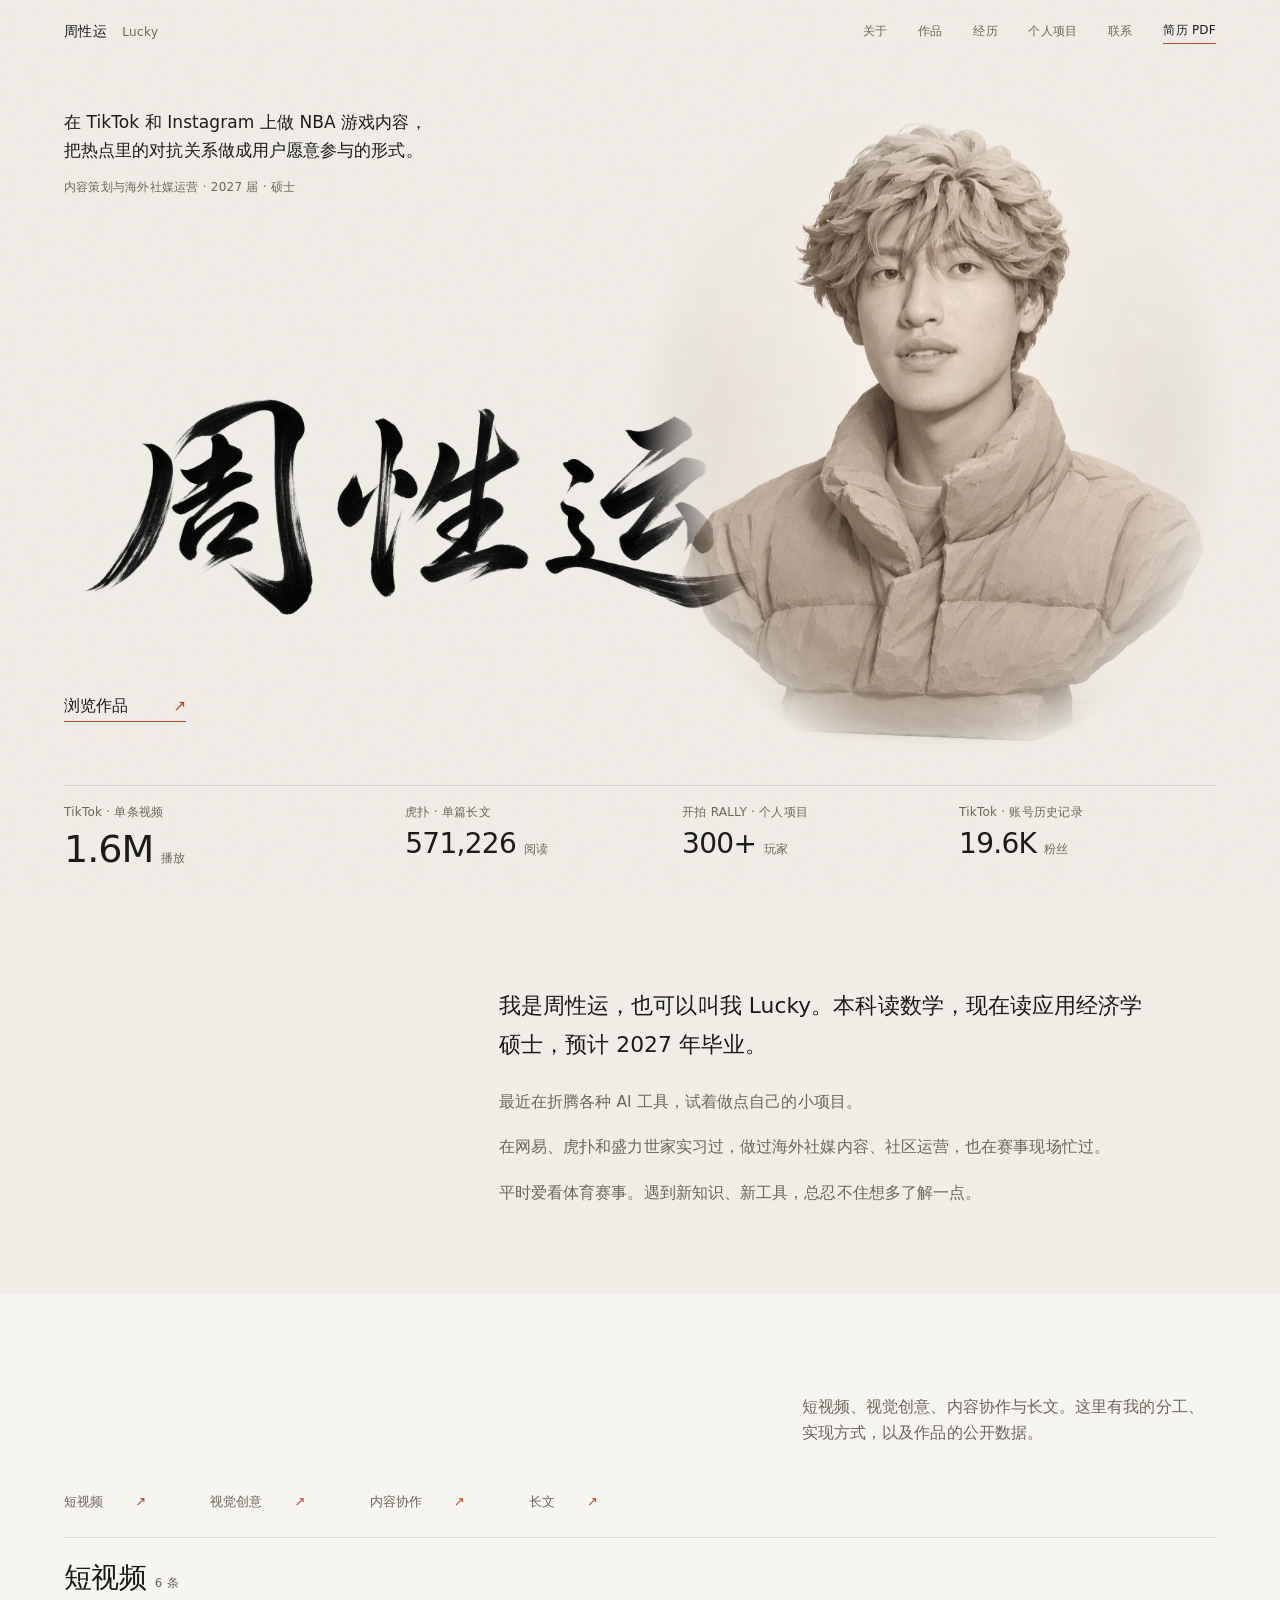
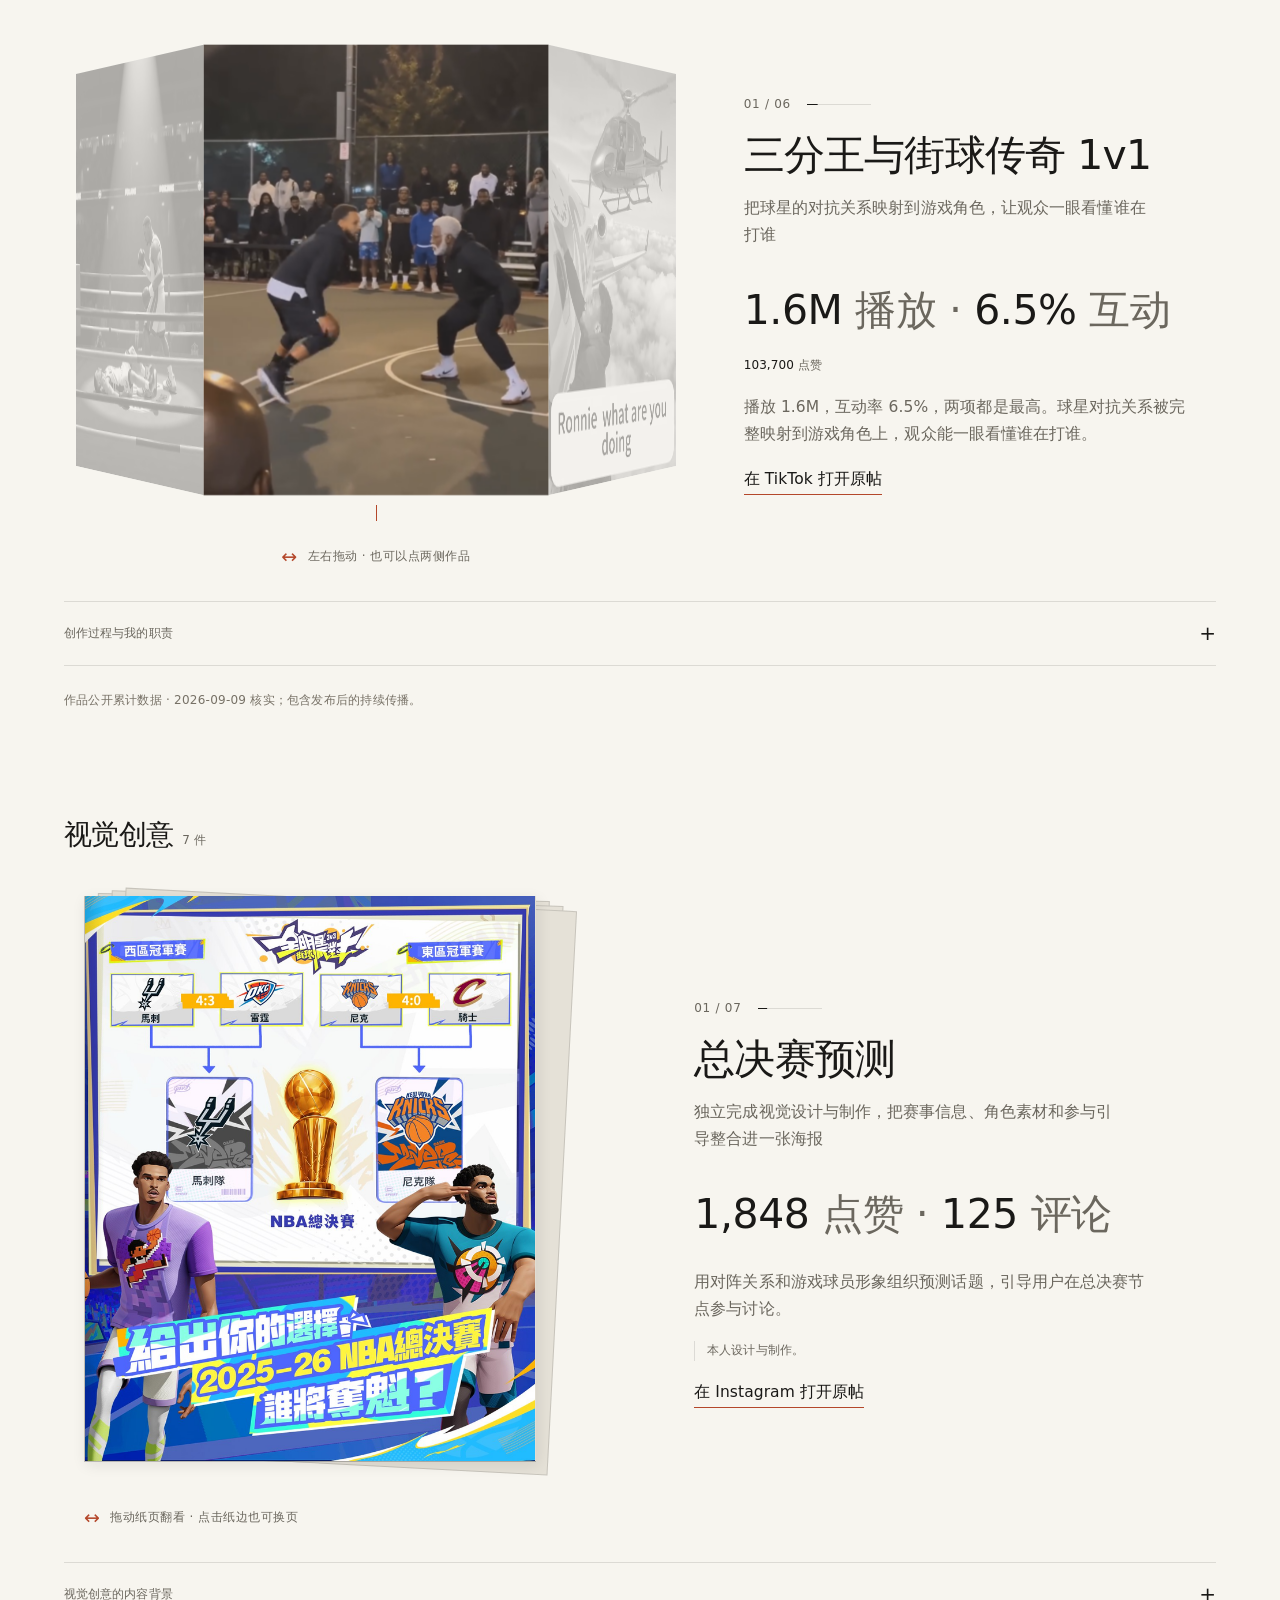
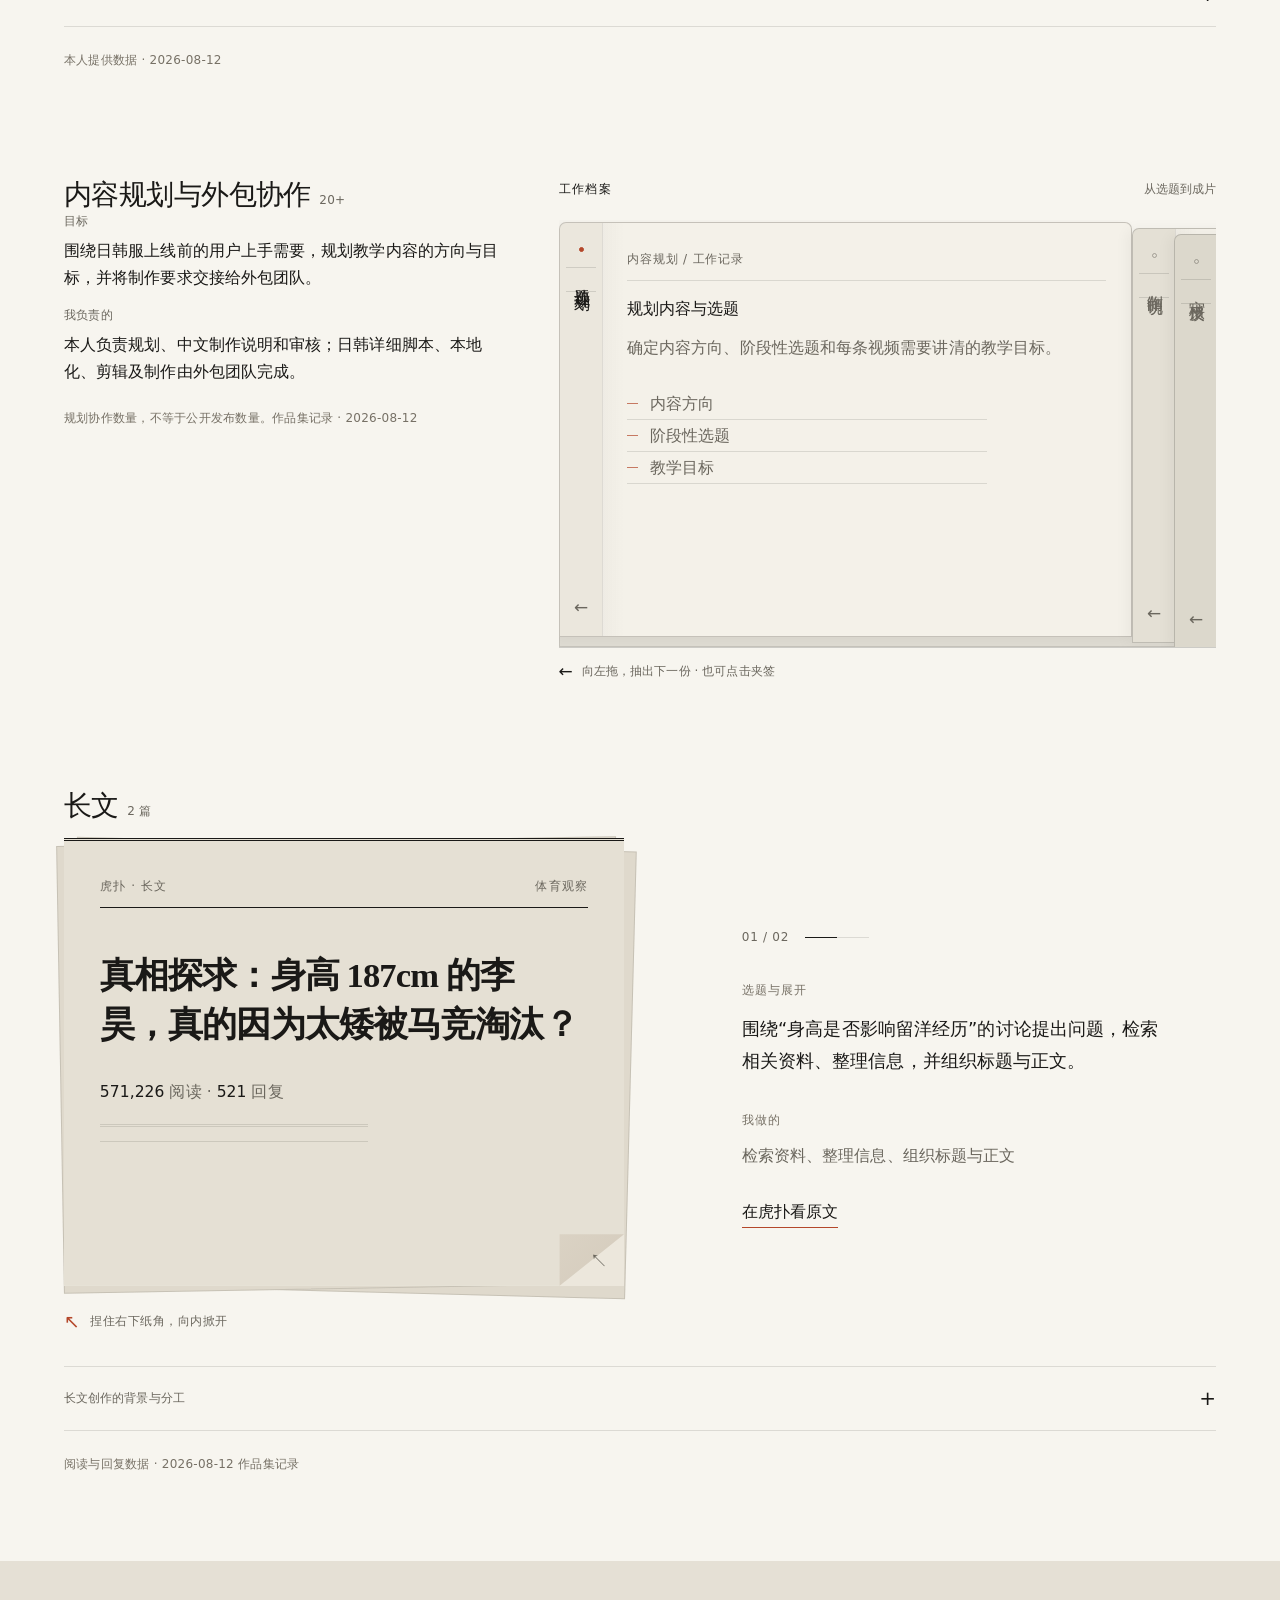
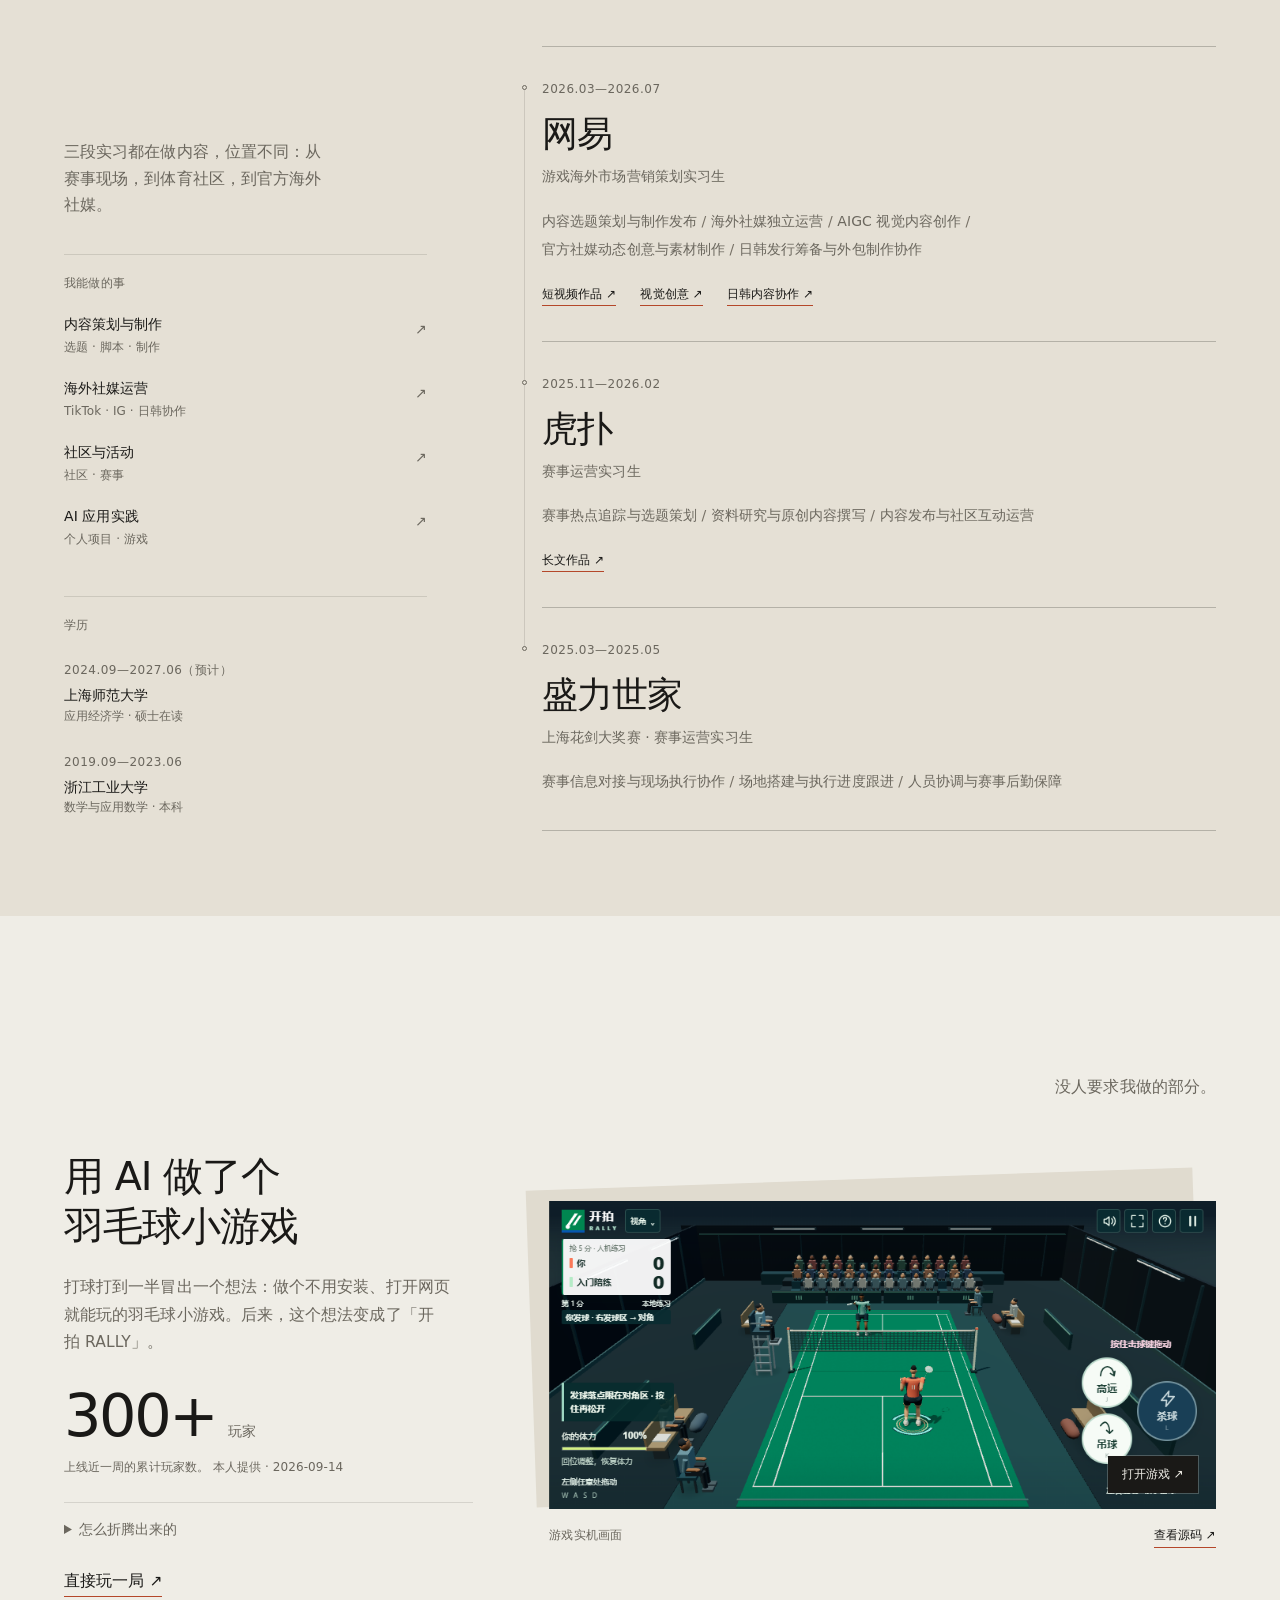
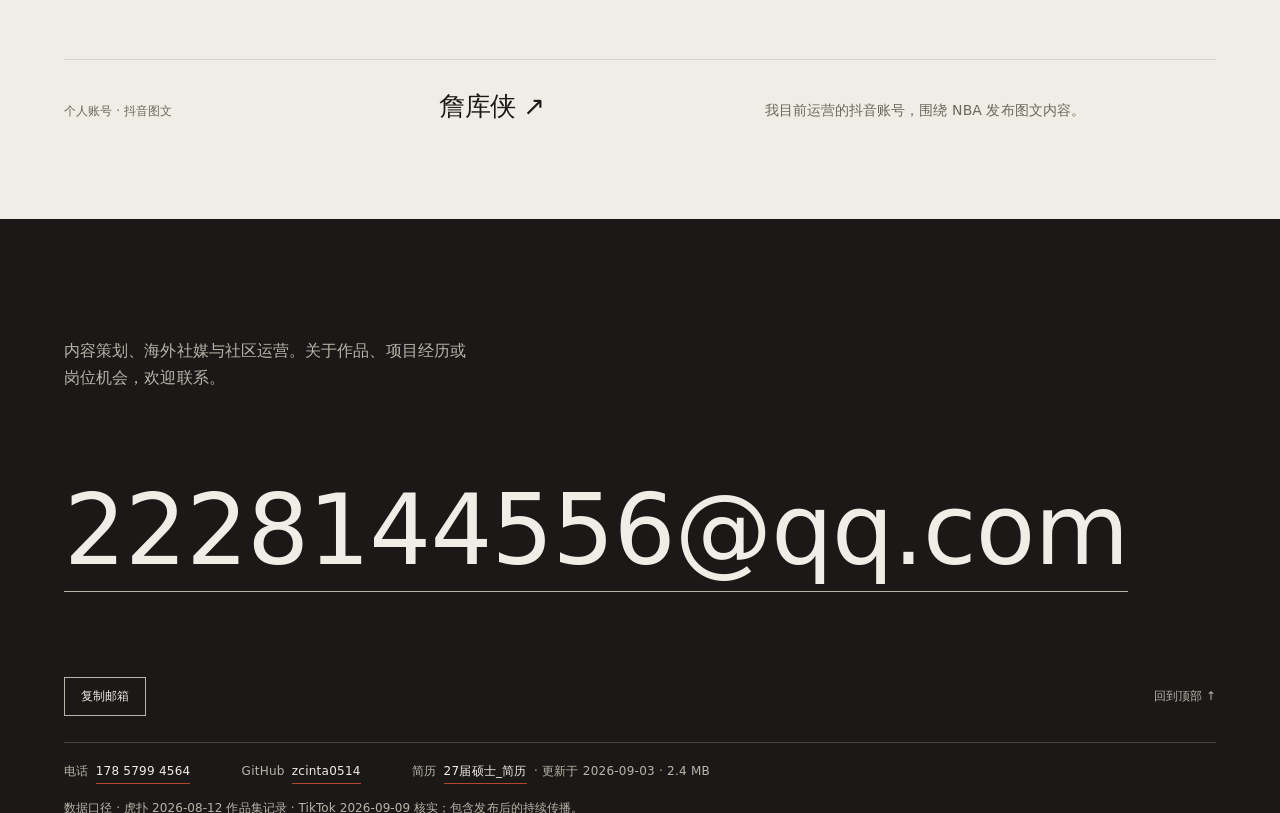
==== commit 6d002934: "加入克制滚动编排，恢复自我介绍并接入行书姓名字稿" ====
--- a/site/index.html
+++ b/site/index.html
@@ -9,6 +9,7 @@
 <link rel="stylesheet" href="style.css">
 <link rel="stylesheet" href="viewers.css">
 <link rel="stylesheet" href="cabinet.css">
+<link rel="stylesheet" href="scroll.css">
 <!-- 有 JS 时才启用入场；无脚本时保留姓名和简历入口。 -->
 <script>document.documentElement.classList.add('js');</script>
 </head>
@@ -20,6 +21,7 @@
 <header class="bar" id="bar">
   <a class="bar-brand" href="#home">周性运 <span>Lucky</span></a>
   <nav class="bar-nav" aria-label="章节导航">
+    <a href="#about" data-nav="about">关于</a>
     <a href="#works" data-nav="works">作品</a>
     <a href="#experience" data-nav="experience">经历</a>
     <a href="#practice" data-nav="practice">个人项目</a>
@@ -33,7 +35,7 @@
   <!-- ① 首屏：形象站主位，名字、定位、四个真实数字分列三角 -->
   <section class="hero" id="home" aria-labelledby="hero-name">
     <div class="hero-head">
-      <h1 class="hero-name" id="hero-name"><span class="mask"><span class="mask-i">周性运</span></span></h1>
+      <h1 class="hero-name" id="hero-name" aria-label="周性运"><span class="mask"><span class="mask-i"><span class="name-fallback">周性运</span><img class="name-art" id="name-art" src="../assets/raw/type/name-xingshu-v1.png" width="1983" height="793" alt="" aria-hidden="true" fetchpriority="high"></span></span></h1>
       <p class="hero-role">
         <span class="hero-role-main" id="hero-claim"></span>
         <span class="hero-role-sub" id="hero-role-sub"></span>
@@ -48,6 +50,11 @@
     <nav class="hero-proof" id="hero-proof" aria-label="代表作品与数据"></nav>
   </section>
   <noscript><p class="no-script">作品交互需要启用 JavaScript。你也可以直接<a href="../assets/resume-zhou-xingyun.pdf">下载简历</a>。</p></noscript>
+
+  <section class="sec about" id="about" aria-labelledby="about-h">
+    <h2 class="sec-h" id="about-h" data-rv><span class="mask"><span class="mask-i">关于我</span></span></h2>
+    <div class="about-copy" id="about-copy"></div>
+  </section>
 
   <!-- ② 四种作品装置，目录按内容名称直达。 -->
   <div class="works-ground">
@@ -113,6 +120,7 @@
 <script src="figure.js"></script>
 <script src="viewers.js"></script>
 <script src="cabinet.js"></script>
+<script src="scroll.js"></script>
 <script src="main.js"></script>
 </body>
 </html>
--- a/site/style.css
+++ b/site/style.css
@@ -156,6 +156,11 @@
 .hero-name .mask-i{text-box:trim-both cap alphabetic}   /* 视觉间距＝真实间距（Chrome 133+/Safari 18.2+，不支持则忽略） */
 html.js .hero-name .mask-i{transition:transform var(--t-hero) var(--ease-expo)}
 html.js body.loaded .hero-name .mask-i{transform:none}
+.name-art{display:none;width:100%;height:auto}
+.hero-name.has-name-art{width:min(57vw,850px);font-size:0;line-height:0}
+.has-name-art .name-art{display:block}
+.has-name-art .name-fallback{position:absolute;width:1px;height:1px;overflow:hidden;clip-path:inset(50%);white-space:nowrap}
+.hero.has-calligraphy{--fig-x:clamp(69%,calc(55% + 230px),73%)}
 .hero-role{
   position:absolute;left:var(--edge);top:clamp(94px,12svh,130px);
   z-index:3;
@@ -210,6 +215,14 @@
 .proof-item:hover .proof-context{color:var(--accent)}
 html.js body.loaded .hero-proof{opacity:1;transform:none;transition:opacity var(--t-card) var(--ease-out) 160ms,transform var(--t-card) var(--ease-out) 160ms}
 .no-script{padding:30px var(--pad)}
+
+/* 原版首页自我介绍：完整保留四段文字，接在姓名之后、作品之前。 */
+.about{display:grid;grid-template-columns:minmax(0,.65fr) minmax(0,1.35fr);gap:clamp(40px,7vw,110px);align-items:start}
+.about .sec-h{font-size:clamp(32px,3.4vw,48px)}
+.about-copy{max-width:66ch;color:var(--ink-2);font-size:var(--f-sm);line-height:1.9}
+.about-copy p+p{margin-top:16px}
+.about-copy .about-lead{font-size:clamp(20px,1.7vw,25px);line-height:1.8;color:var(--ink);margin-bottom:24px;text-wrap:pretty}
+@media(max-width:860px){.about{grid-template-columns:1fr;gap:12px}}
 
 /* ------------------------------------------------------------ 6 章节外壳 */
 .sec{
--- a/site/scroll.css
+++ b/site/scroll.css
@@ -0,0 +1,47 @@
+/* 原生滚动编排。只改变独立视觉层，不改变章节锚点、正文或装置内部几何。 */
+.scroll-name-layer{display:block}
+html.scroll-motion-on .scroll-name-layer{transform:translate3d(0,var(--hero-name-y,0px),0)}
+html.scroll-motion-on .hero-stage{transform:translate3d(0,var(--hero-stage-y,0px),0)}
+
+/* 标题用视口进度推开字窗，静态和脚本失败时始终显示完整。 */
+html.js .scroll-heading{opacity:1;transform:none}
+html.js .scroll-heading .mask-i{transform:none;transition:none}
+html.js.scroll-motion-on .scroll-heading .mask-i{transform:translate3d(0,calc((1 - var(--heading-reveal,1)) * 110%),0);transition:none}
+
+/* 作品到可阅读区域即归位；外壳不裁切，纸页和侧件可自然伸出。 */
+.scroll-scene{min-width:0;position:relative}
+.scroll-art-layer{display:flow-root;transform-origin:50% 50%}
+html.scroll-motion-on .scroll-art-layer{transform:translate3d(0,var(--scene-y,0px),0) scale(var(--scene-scale,1))}
+html.js.scroll-motion-on .viewer[data-rv],
+html.js.scroll-motion-on .work-cabinet[data-rv]{transform:none!important}
+
+/* 阅读线只改变细线和圆点，经历文字不会逐段变暗。 */
+#exps{position:relative}
+.scroll-exp-track{display:none;position:absolute;left:-18px;top:var(--experience-track-top,38px);height:var(--experience-track-height,100%);width:1px;background:var(--rule);pointer-events:none}
+.scroll-exp-fill{display:block;width:100%;height:100%;background:var(--accent);transform-origin:50% 0;transform:scaleY(var(--experience-progress,0))}
+html.scroll-motion-on .scroll-exp-track{display:block}
+html.scroll-motion-on #exps .exp::before{content:"";position:absolute;top:38px;left:-20px;width:5px;height:5px;border:1px solid var(--ink-2);border-radius:50%;background:var(--paper-2)}
+html.scroll-motion-on #exps .exp.is-reading::before{border-color:var(--accent);background:var(--accent)}
+
+/* 图片内层轻缩放，外窗逐步打开；下方图注、链接以及纸底不参与裁切。 */
+.scroll-media-window{position:relative;overflow:hidden}
+html.scroll-motion-on .scroll-media-window{clip-path:inset(var(--media-inset,0%))}
+html.scroll-motion-on .scroll-media-window .pr-play img{transform:scale(var(--media-scale,1))}
+html.scroll-motion-on .contact-in{transform:translate3d(0,var(--contact-y,0px),0)}
+html.scroll-motion-on .contact{overflow:hidden}
+
+/* 一条细线反映全页进度，不增加数值或操作按钮。 */
+.scroll-reading-progress{display:none;position:absolute;left:var(--edge);right:var(--edge);bottom:-1px;height:1px;background:var(--accent);opacity:.68;transform-origin:0 50%;transform:scaleX(var(--reading-progress,0));pointer-events:none}
+html.scroll-motion-on .scroll-reading-progress{display:block}
+
+@media(prefers-reduced-motion:reduce){
+  html.scroll-motion-on .scroll-name-layer,html.scroll-motion-on .hero-stage,
+  html.scroll-motion-on .scroll-art-layer,html.scroll-motion-on .contact-in,
+  html.scroll-motion-on .scroll-media-window .pr-play img{transform:none!important}
+  html.scroll-motion-on .scroll-heading .mask-i{transform:none!important}
+  html.scroll-motion-on .scroll-media-window{clip-path:none!important}
+  .scroll-exp-track,.scroll-reading-progress{display:none!important}
+}
+html.flat .scroll-name-layer,html.flat .hero-stage,html.flat .scroll-art-layer,
+html.flat .contact-in,html.flat .scroll-media-window .pr-play img{transform:none!important}
+html.flat .scroll-media-window{clip-path:none!important}
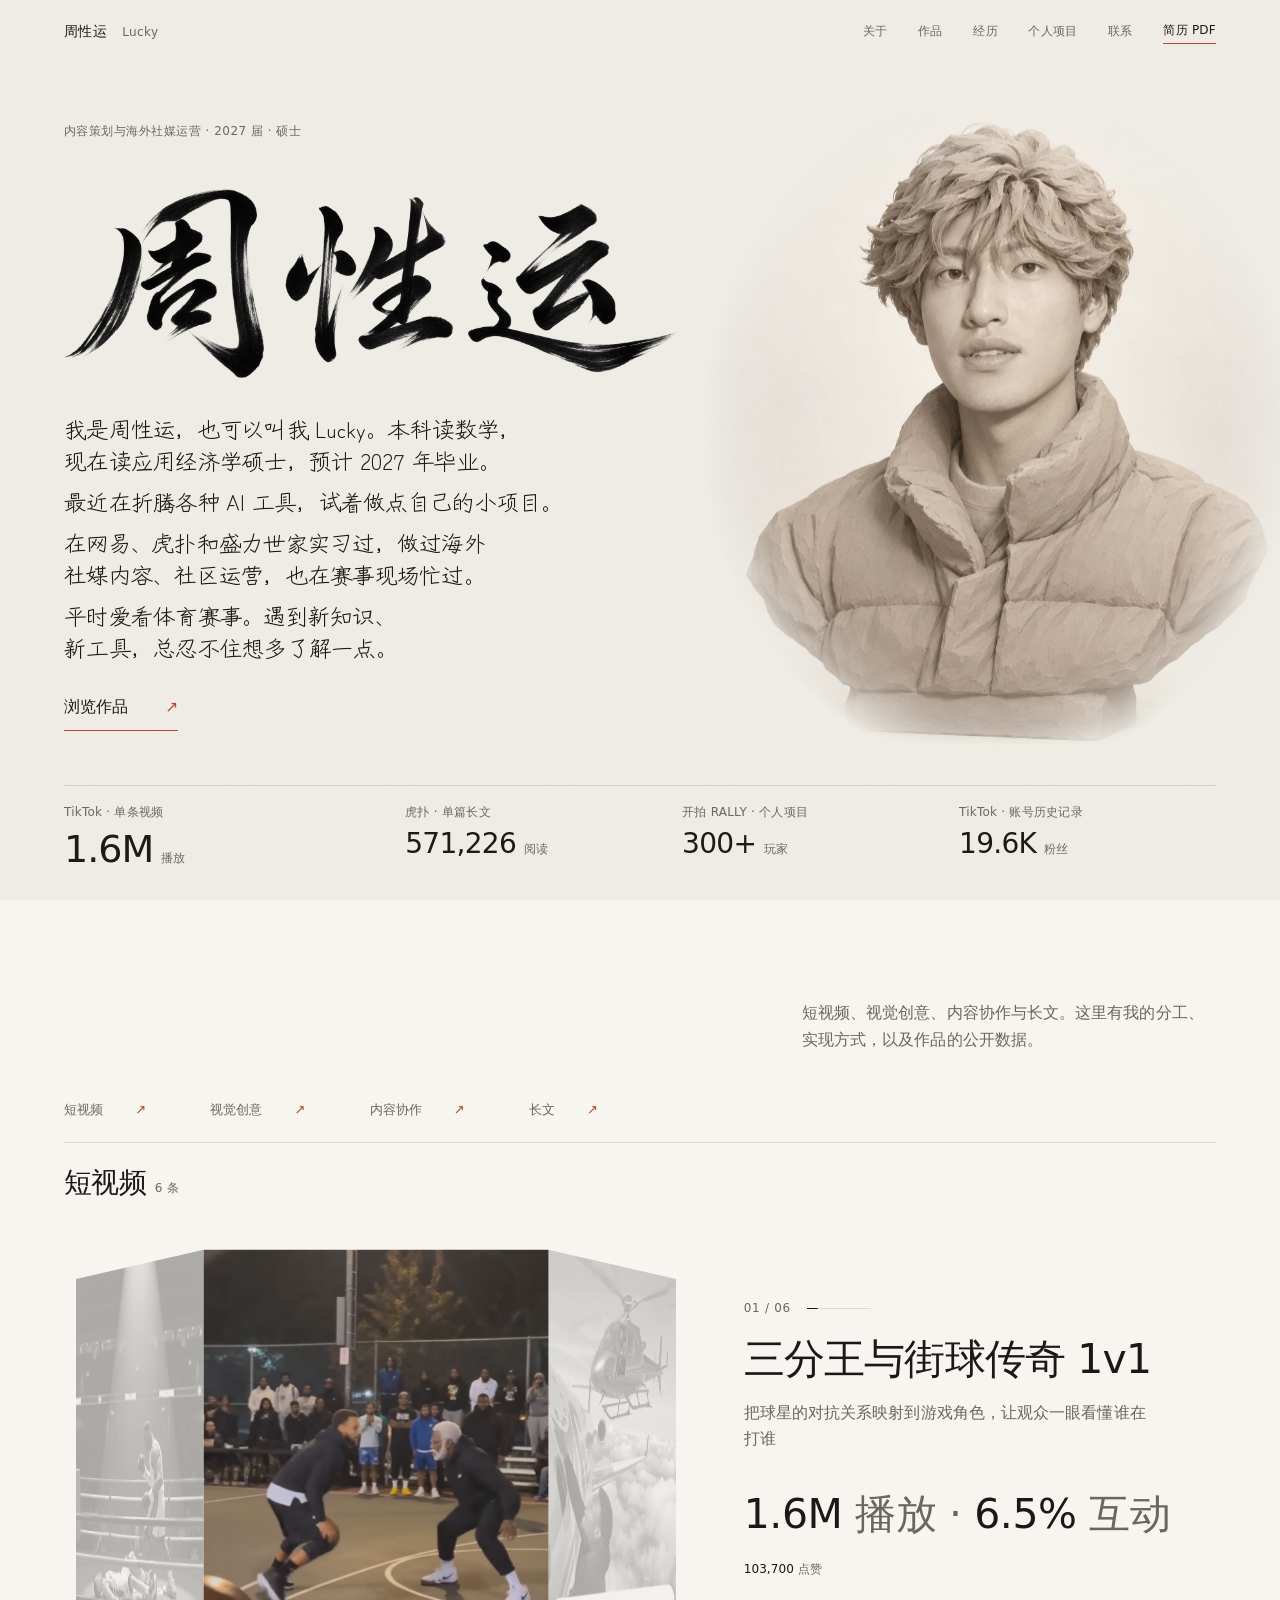
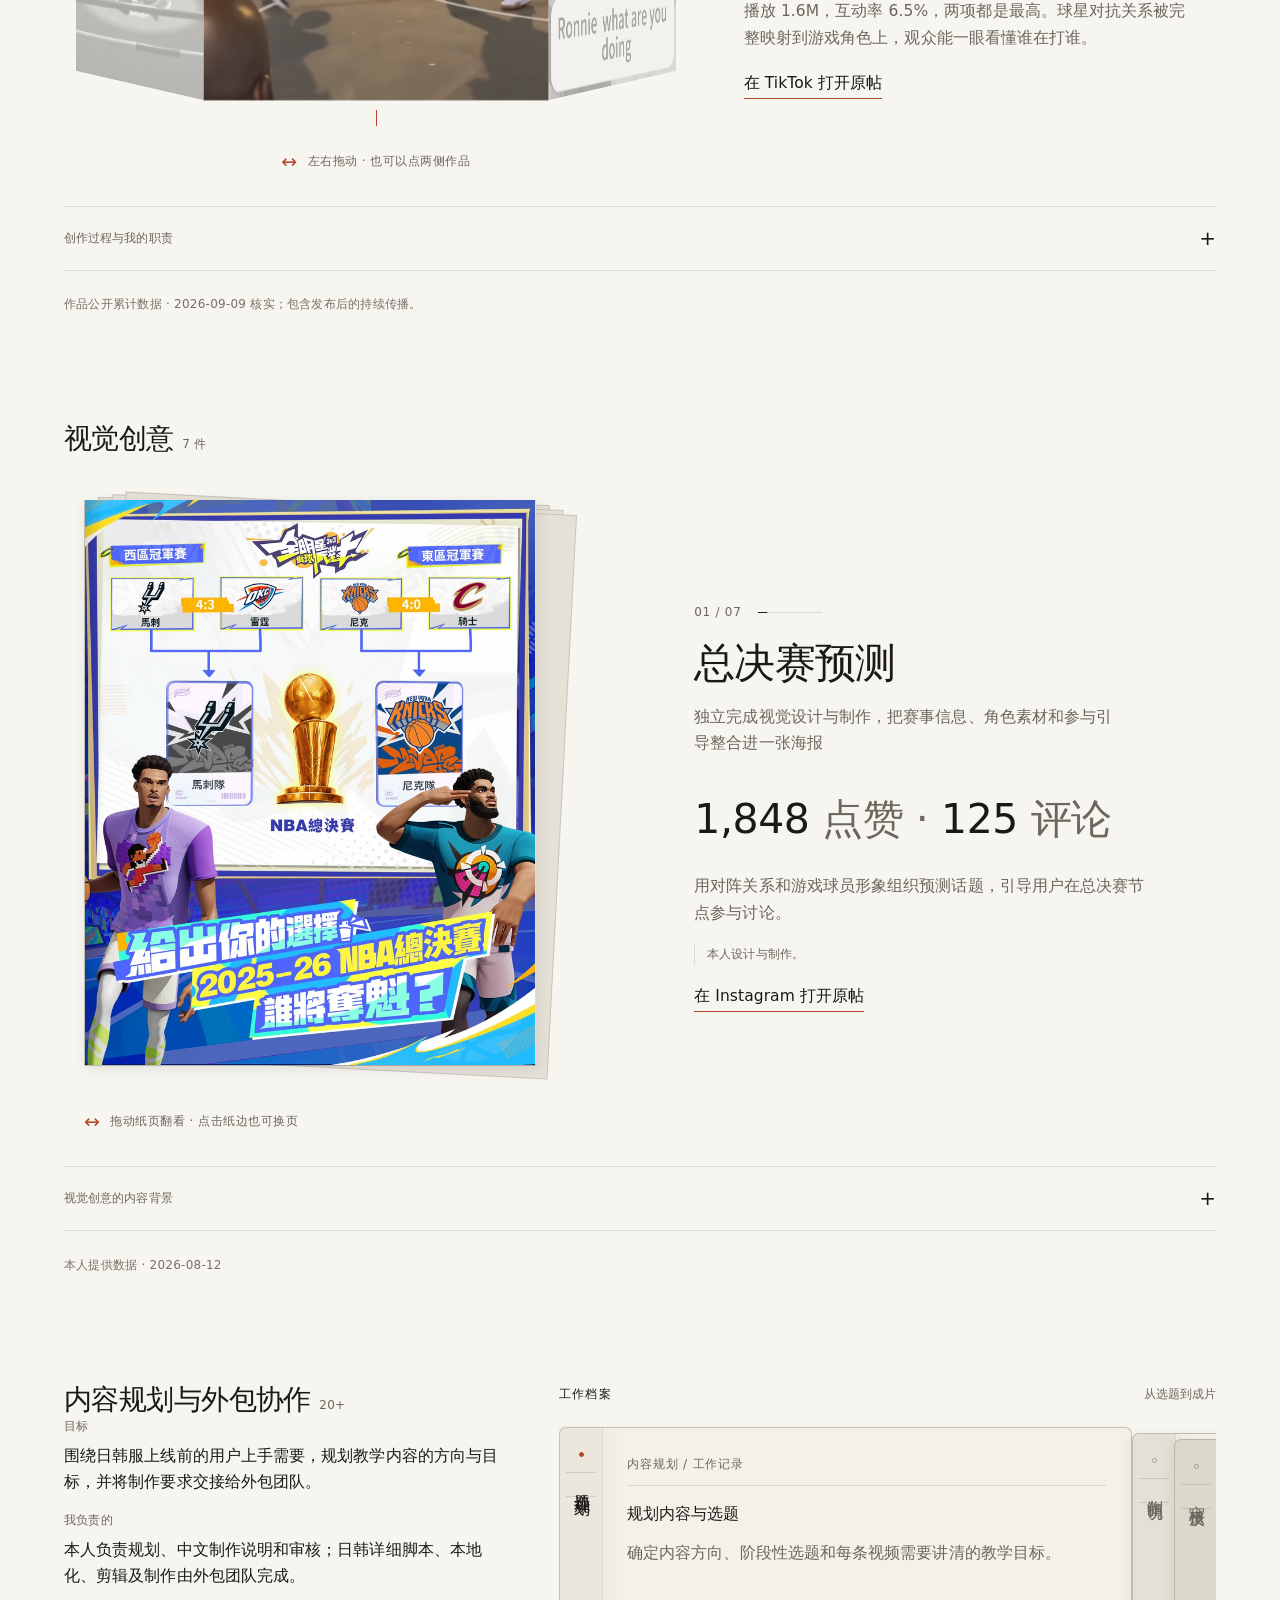
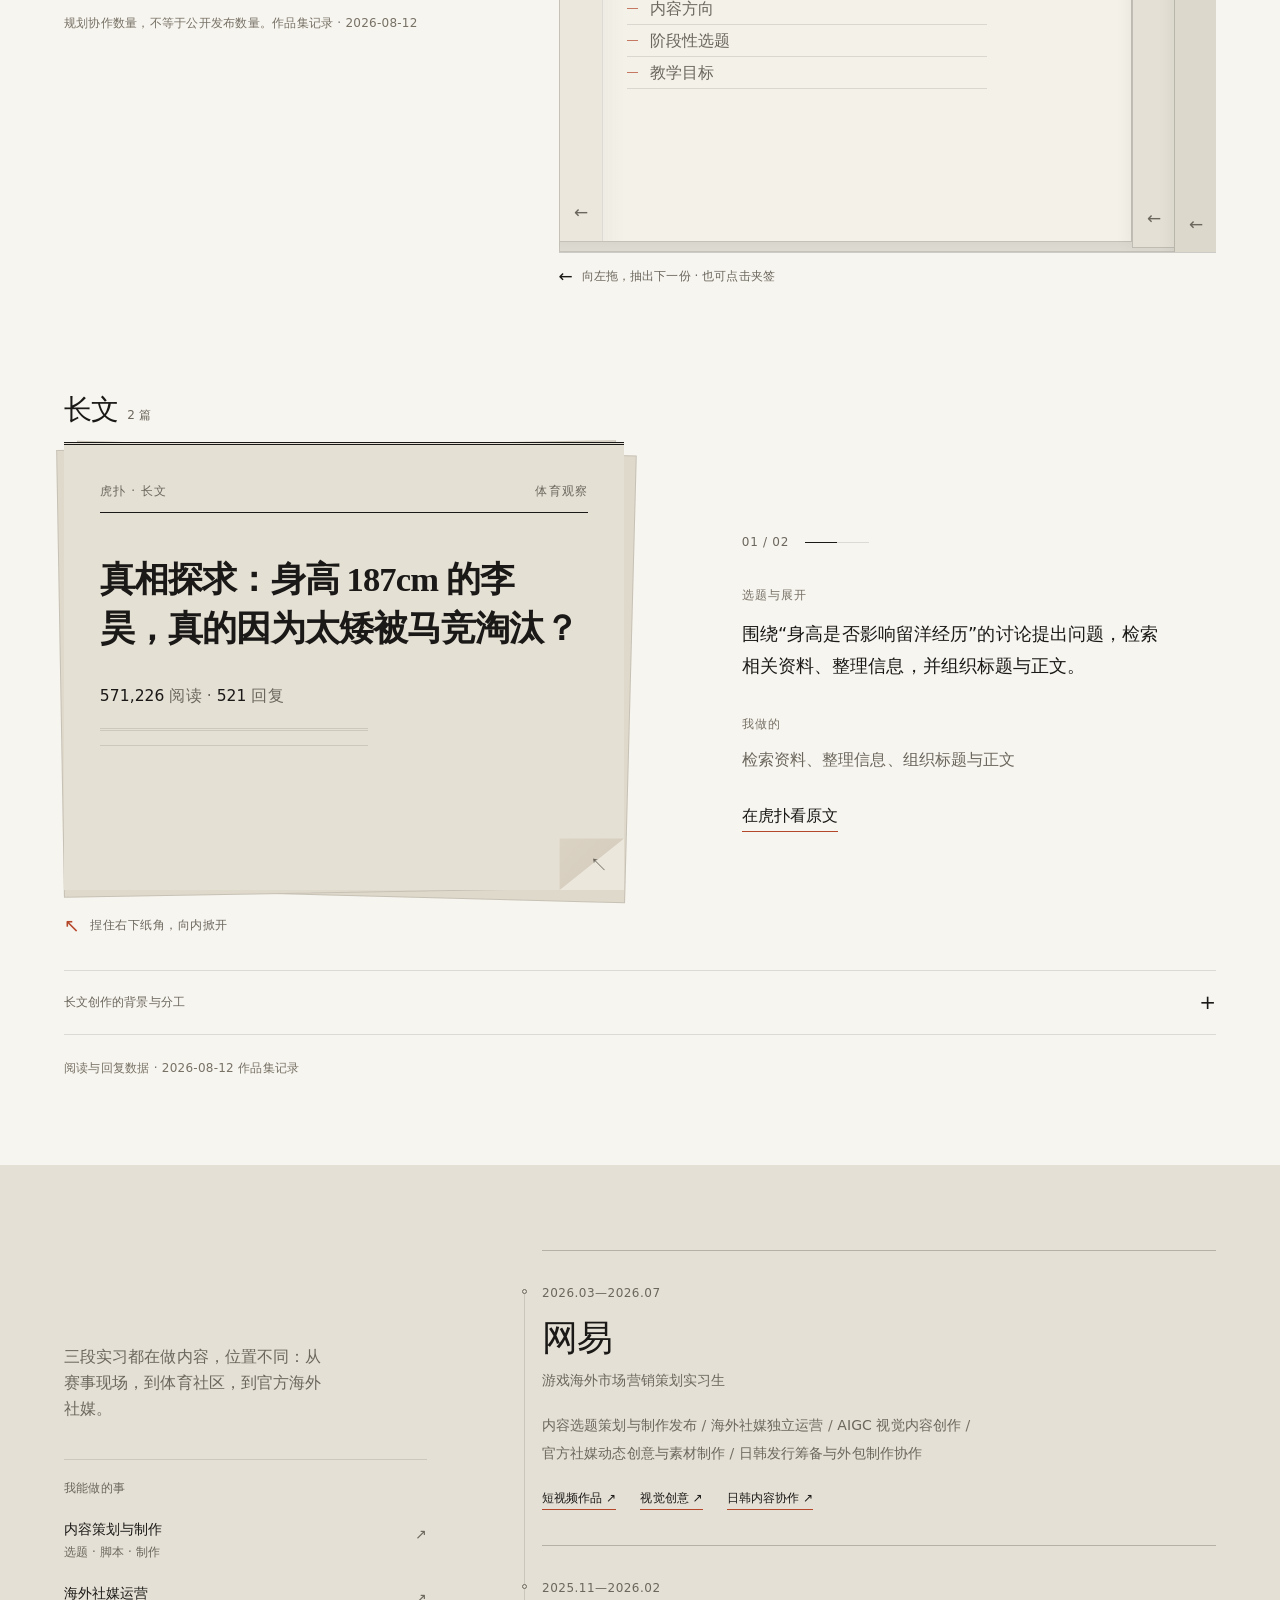
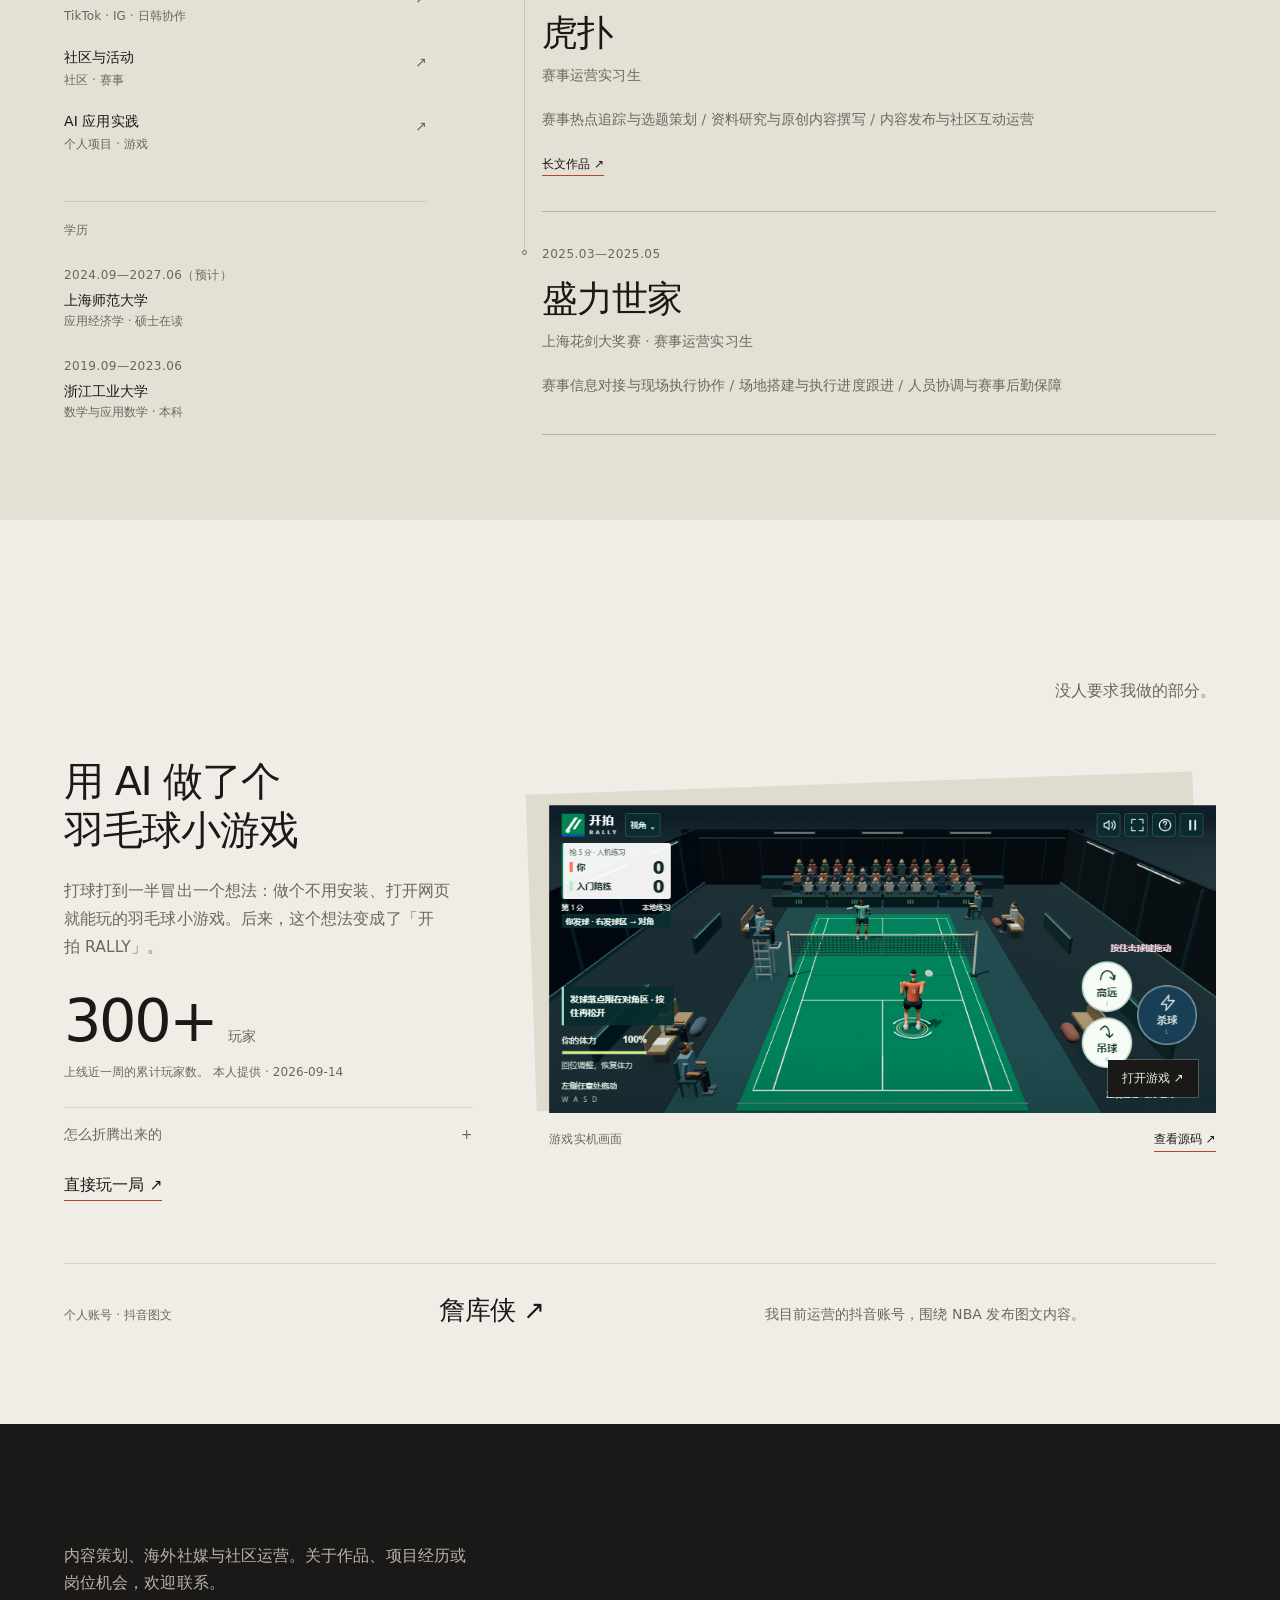
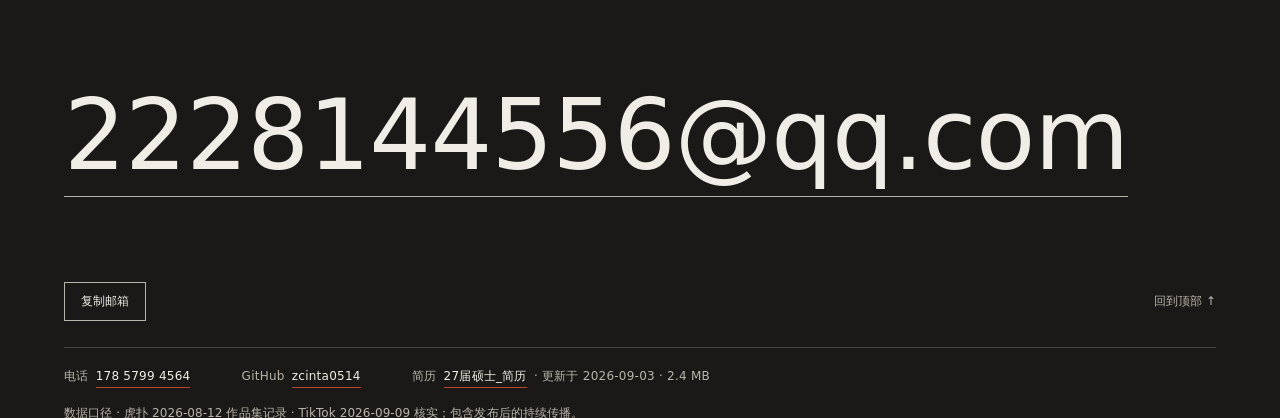
==== commit 4a9bfb85: "将手写介绍放回首页姓名下，增加克制的界面微交互" ====
--- a/site/index.html
+++ b/site/index.html
@@ -10,6 +10,7 @@
 <link rel="stylesheet" href="viewers.css">
 <link rel="stylesheet" href="cabinet.css">
 <link rel="stylesheet" href="scroll.css">
+<link rel="stylesheet" href="interface.css">
 <!-- 有 JS 时才启用入场；无脚本时保留姓名和简历入口。 -->
 <script>document.documentElement.classList.add('js');</script>
 </head>
@@ -35,13 +36,14 @@
   <!-- ① 首屏：形象站主位，名字、定位、四个真实数字分列三角 -->
   <section class="hero" id="home" aria-labelledby="hero-name">
     <div class="hero-head">
-      <h1 class="hero-name" id="hero-name" aria-label="周性运"><span class="mask"><span class="mask-i"><span class="name-fallback">周性运</span><img class="name-art" id="name-art" src="../assets/raw/type/name-xingshu-v1.png" width="1983" height="793" alt="" aria-hidden="true" fetchpriority="high"></span></span></h1>
       <p class="hero-role">
         <span class="hero-role-main" id="hero-claim"></span>
         <span class="hero-role-sub" id="hero-role-sub"></span>
       </p>
+      <h1 class="hero-name" id="hero-name" aria-label="周性运"><span class="mask"><span class="mask-i"><span class="name-fallback">周性运</span><img class="name-art" id="name-art" src="../assets/raw/type/name-xingshu-v1.png" width="1983" height="793" alt="" aria-hidden="true" fetchpriority="high"></span></span></h1>
+      <div class="hero-intro" id="about" aria-label="自我介绍"><div id="about-copy"></div></div>
+      <a class="hero-entry link" href="#works">浏览作品 <span aria-hidden="true">↗</span></a>
     </div>
-    <a class="hero-entry link" href="#works">浏览作品 <span aria-hidden="true">↗</span></a>
     <div class="hero-stage">
       <div class="figure" id="figure" role="img" tabindex="0"
            aria-keyshortcuts="ArrowLeft ArrowRight"
@@ -50,11 +52,6 @@
     <nav class="hero-proof" id="hero-proof" aria-label="代表作品与数据"></nav>
   </section>
   <noscript><p class="no-script">作品交互需要启用 JavaScript。你也可以直接<a href="../assets/resume-zhou-xingyun.pdf">下载简历</a>。</p></noscript>
-
-  <section class="sec about" id="about" aria-labelledby="about-h">
-    <h2 class="sec-h" id="about-h" data-rv><span class="mask"><span class="mask-i">关于我</span></span></h2>
-    <div class="about-copy" id="about-copy"></div>
-  </section>
 
   <!-- ② 四种作品装置，目录按内容名称直达。 -->
   <div class="works-ground">
@@ -121,6 +118,7 @@
 <script src="viewers.js"></script>
 <script src="cabinet.js"></script>
 <script src="scroll.js"></script>
+<script src="interface.js"></script>
 <script src="main.js"></script>
 </body>
 </html>
--- a/site/style.css
+++ b/site/style.css
@@ -17,6 +17,9 @@
   font-style:normal; font-weight:400; font-display:block;
   unicode-range:U+5468,U+6027,U+8FD0;
 }
+
+/* 介绍用真实的硬笔手写字形；子集与授权保存在 assets/fonts/portfolio-pen。 */
+@font-face{font-family:"Portfolio Pen";src:url("../assets/fonts/portfolio-pen/intro.woff2") format("woff2");font-style:normal;font-weight:400;font-display:swap}
 
 /* ---------------------------------------------------------------- 1 令牌 */
 :root{
@@ -137,37 +140,31 @@
 /* 首屏：巨大的名字作为背景层，黏土形象叠压在他的名字之上。
    三点分布（左上信息 / 中央名字+形象 / 底部数据），只有一个焦点。 */
 .hero{
-  position:relative;
-  min-height:100svh;
-  overflow:hidden;                 /* 形象永不溢出视口 */
-  padding:0 var(--pad);
-}
-.hero-head{position:static}        /* 旧结构兼容，不再参与布局 */
+  position:relative;display:flex;align-items:center;
+  min-height:max(100svh,820px);overflow:hidden;
+  padding:96px var(--edge) 145px;
+}
+.hero-head{position:relative;width:min(58vw,840px);display:flex;flex-direction:column;align-items:flex-start}
 .hero-name{
-  position:absolute;left:var(--edge);top:56%;
-  transform:translateY(-50%);
-  margin:0;z-index:1;pointer-events:none;
-  white-space:nowrap;
-  font-family:"Site Name",-apple-system,ui-sans-serif,"PingFang SC",sans-serif;
-  font-weight:400;
-  font-size:clamp(78px,18.5vw,278px);line-height:.82;letter-spacing:-.05em;
+  position:relative;left:auto;top:auto;transform:none;margin:0 0 0 -18px;z-index:1;pointer-events:none;
+  white-space:nowrap;font-family:"Site Name",-apple-system,ui-sans-serif,"PingFang SC",sans-serif;
+  font-weight:400;font-size:clamp(78px,16vw,240px);line-height:1;letter-spacing:-.05em;
 }
 .hero-name .mask{display:block;overflow:hidden;padding-bottom:.06em}
 .hero-name .mask-i{text-box:trim-both cap alphabetic}   /* 视觉间距＝真实间距（Chrome 133+/Safari 18.2+，不支持则忽略） */
 html.js .hero-name .mask-i{transition:transform var(--t-hero) var(--ease-expo)}
 html.js body.loaded .hero-name .mask-i{transform:none}
 .name-art{display:none;width:100%;height:auto}
-.hero-name.has-name-art{width:min(57vw,850px);font-size:0;line-height:0}
+.hero-name.has-name-art{width:min(50vw,800px);font-size:0;line-height:0}
 .has-name-art .name-art{display:block}
 .has-name-art .name-fallback{position:absolute;width:1px;height:1px;overflow:hidden;clip-path:inset(50%);white-space:nowrap}
-.hero.has-calligraphy{--fig-x:clamp(69%,calc(55% + 230px),73%)}
-.hero-role{
-  position:absolute;left:var(--edge);top:clamp(94px,12svh,130px);
-  z-index:3;
-  display:flex;flex-direction:column;gap:4px;
-}
-.hero-role-main{font-size:clamp(17px,1.3vw,20px);line-height:1.65;color:var(--ink);max-width:36em;text-wrap:balance}
-.hero-role-sub{margin-top:10px;font-size:var(--f-xs);line-height:1.6;color:var(--ink-2);letter-spacing:.02em}
+.hero.has-calligraphy{--fig-x:clamp(65%,calc(46% + 420px),78%)}
+.hero-role{position:relative;z-index:3;margin:0 0 12px;display:flex;flex-direction:column}
+.hero-role-main{display:none}
+.hero-role-sub{font-size:var(--f-xs);line-height:1.6;color:var(--ink-2);letter-spacing:.04em}
+.hero-intro{position:relative;z-index:3;width:min(48vw,700px);margin-top:4px;font-family:"Portfolio Pen","Kaiti SC","KaiTi",serif;font-size:clamp(22px,1.6vw,25px);font-weight:400;line-height:1.45;letter-spacing:.012em;color:var(--ink)}
+.hero-intro p{margin:0;text-wrap:balance}
+.hero-intro p+p{margin-top:9px}
 html.js .hero-role,html.js .hero-proof{opacity:0}
 html.js .hero-proof{transform:translateY(10px)}
 html.js body.loaded .hero-role{opacity:1;transition:opacity var(--t-card) var(--ease-out) 80ms}
@@ -202,7 +199,7 @@
 }
 
 /* 证据各有语境，点击回到对应内容；不用把不同口径拼成战绩总数。 */
-.hero-entry{position:absolute;z-index:4;left:var(--edge);bottom:clamp(154px,20svh,200px);font-size:var(--f-sm)}
+.hero-entry{position:relative;z-index:4;left:auto;bottom:auto;margin-top:22px;font-size:var(--f-sm)}
 .hero-entry span{display:inline-block;margin-left:40px;color:var(--accent);transition:transform var(--t-hover) var(--ease-out)}
 .hero-entry:hover span{transform:translate(3px,-3px)}
 .hero-proof{position:absolute;left:var(--edge);right:var(--edge);bottom:28px;z-index:3;display:grid;grid-template-columns:1.25fr 1fr 1fr 1fr;gap:20px;padding-top:16px;border-top:1px solid var(--rule)}
@@ -215,14 +212,6 @@
 .proof-item:hover .proof-context{color:var(--accent)}
 html.js body.loaded .hero-proof{opacity:1;transform:none;transition:opacity var(--t-card) var(--ease-out) 160ms,transform var(--t-card) var(--ease-out) 160ms}
 .no-script{padding:30px var(--pad)}
-
-/* 原版首页自我介绍：完整保留四段文字，接在姓名之后、作品之前。 */
-.about{display:grid;grid-template-columns:minmax(0,.65fr) minmax(0,1.35fr);gap:clamp(40px,7vw,110px);align-items:start}
-.about .sec-h{font-size:clamp(32px,3.4vw,48px)}
-.about-copy{max-width:66ch;color:var(--ink-2);font-size:var(--f-sm);line-height:1.9}
-.about-copy p+p{margin-top:16px}
-.about-copy .about-lead{font-size:clamp(20px,1.7vw,25px);line-height:1.8;color:var(--ink);margin-bottom:24px;text-wrap:pretty}
-@media(max-width:860px){.about{grid-template-columns:1fr;gap:12px}}
 
 /* ------------------------------------------------------------ 6 章节外壳 */
 .sec{
@@ -392,10 +381,10 @@
 }
 @media(max-width:600px){
   .bar-brand span{display:none}.bar-nav{gap:14px}.bar-nav a{font-size:11px}
-  .bar-brand{font-size:12px}.hero-role{top:92px}
-  .hero{--fig-x:50%;padding-top:38px}.figure{width:min(94%,52svh,520px)}
+  .bar-brand{font-size:12px}
+  .hero{padding-top:90px;min-height:1100px;align-items:flex-start}.hero-head{width:100%}.hero-name.has-name-art{width:95vw;max-width:100%}.hero-intro{width:100%;font-size:22px}.hero-stage{display:none}
   .hero-proof{grid-template-columns:1fr 1fr;gap:12px}.proof-value b,.proof-item--primary .proof-value b{font-size:23px}
-  .hero-entry{bottom:200px}.works-index{flex-wrap:wrap;gap:15px 28px}.works-index a{gap:12px}
+  .hero-entry{bottom:auto}.works-index{flex-wrap:wrap;gap:15px 28px}.works-index a{gap:12px}
   .viewer,.viewer--book,.viewer--peel{grid-template-columns:1fr;gap:24px}.viewer{--rw:150px;--rh:188px}
   .book{width:min(100%,320px)}.peel{aspect-ratio:1/1}
   .blk--video .blk-steps{grid-template-columns:1fr;gap:12px}
--- a/site/interface.css
+++ b/site/interface.css
@@ -0,0 +1,45 @@
+/* 克制的界面反馈：命中区域始终不动，文字、线条与内容层响应操作。 */
+html.js .hero-intro p{--intro-order:0;opacity:0;transform:translateY(7px)}
+html.js .hero-intro p:nth-child(2){--intro-order:1}
+html.js .hero-intro p:nth-child(3){--intro-order:2}
+html.js .hero-intro p:nth-child(4){--intro-order:3}
+html.js body.loaded .hero-intro p{opacity:1;transform:none;transition:opacity 700ms var(--ease-out) calc(180ms + var(--intro-order)*70ms),transform 700ms var(--ease-out) calc(180ms + var(--intro-order)*70ms)}
+.bar-nav{position:relative}
+.bar-nav a{position:relative}
+.bar-nav a[aria-current="true"]::before{display:none}
+.ui-nav-line{position:absolute;left:0;bottom:-7px;width:1px;height:1px;background:var(--accent);pointer-events:none;opacity:0;transform-origin:0 50%;transition:transform 320ms var(--ease-out),opacity 160ms var(--ease-out)}
+.ui-magnetic-content{display:inline-block;transform:translate3d(var(--mag-x,0px),var(--mag-y,0px),0);transition:transform 160ms var(--ease-out);pointer-events:none}
+.hero-entry{padding:8px 0}
+.hero-entry span:not(.ui-magnetic-content){margin-left:32px}
+.hero-entry>.ui-magnetic-content{margin:0;color:inherit}
+.hero-entry:hover>.ui-magnetic-content{transform:translate3d(var(--mag-x,0px),var(--mag-y,0px),0)}
+.works-index a{position:relative;padding:8px 0}
+.works-index{position:sticky;top:var(--bar);z-index:35;background:var(--paper);padding:10px 0 12px}
+.blk{scroll-margin-top:calc(var(--bar) + 74px)}
+.works-index a[aria-current="true"]{color:var(--ink)}
+.works-index a[aria-current="true"]::after{transform:scaleX(1);transform-origin:0 50%}
+.works-index a::after{content:"";position:absolute;left:0;right:0;bottom:0;height:1px;background:var(--accent);transform:scaleX(0);transform-origin:100% 50%;transition:transform 320ms var(--ease-out)}
+.works-index a:hover::after,.works-index a:focus-visible::after{transform:scaleX(1);transform-origin:0 50%}
+.works-index a span,.cap-arrow{transition:transform 160ms var(--ease-out)}
+.works-index a:hover span,.cap:hover .cap-arrow{transform:translate(3px,-3px)}
+.proof-item{transition:transform 160ms var(--ease-out)}
+.proof-item:hover{transform:translateY(-3px)}
+.ui-disclosure{display:flow-root}
+.work-notes summary::after{content:"+"!important;transition:transform 240ms var(--ease-out)}
+.work-notes.ui-expanded summary::after{transform:rotate(45deg)}
+.pr-making summary{list-style:none;display:flex;justify-content:space-between;gap:16px}
+.pr-making summary::-webkit-details-marker{display:none}
+.pr-making summary::after{content:"+";transition:transform 240ms var(--ease-out)}
+.pr-making.ui-expanded summary::after{transform:rotate(45deg)}
+.pr-play img{transition:filter 240ms var(--ease-out)}
+.pr-play:hover img{filter:brightness(1.045)}
+.pr-play-label{transition:transform 240ms var(--ease-out)}
+.pr-play:hover .pr-play-label{transform:translateY(-3px)}
+.copy-mail:active{transform:translateY(1px)}
+@media(prefers-reduced-motion:reduce){
+  html.js .hero-intro p{opacity:1!important;transform:none!important;transition:none!important}
+  .ui-nav-line,.ui-magnetic-content,.works-index a::after,.cap-arrow,.proof-item,.pr-play-label,.pr-play img{transition:none!important}
+  .proof-item:hover,.ui-magnetic-content,.pr-play:hover .pr-play-label{transform:none!important}
+}
+html.flat .ui-magnetic-content{transform:none!important}
+html.flat .hero-intro p{opacity:1!important;transform:none!important}
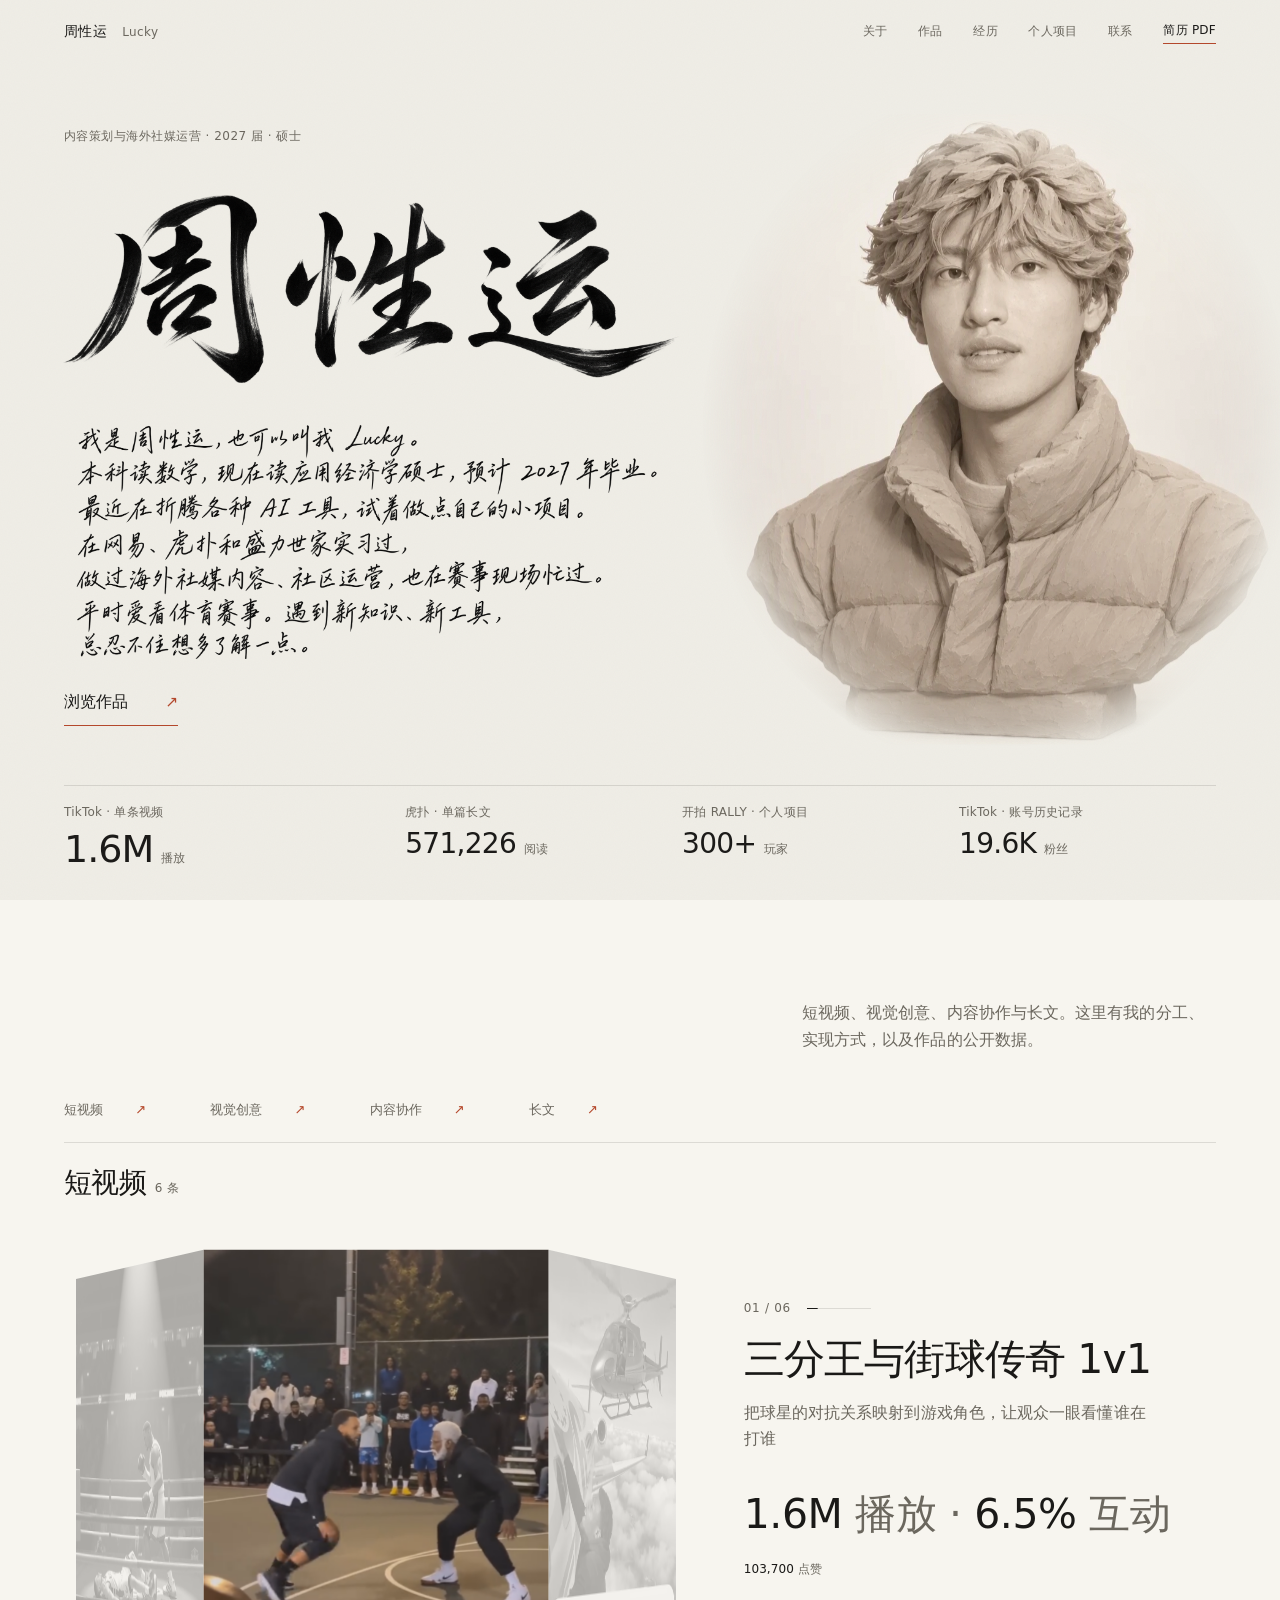
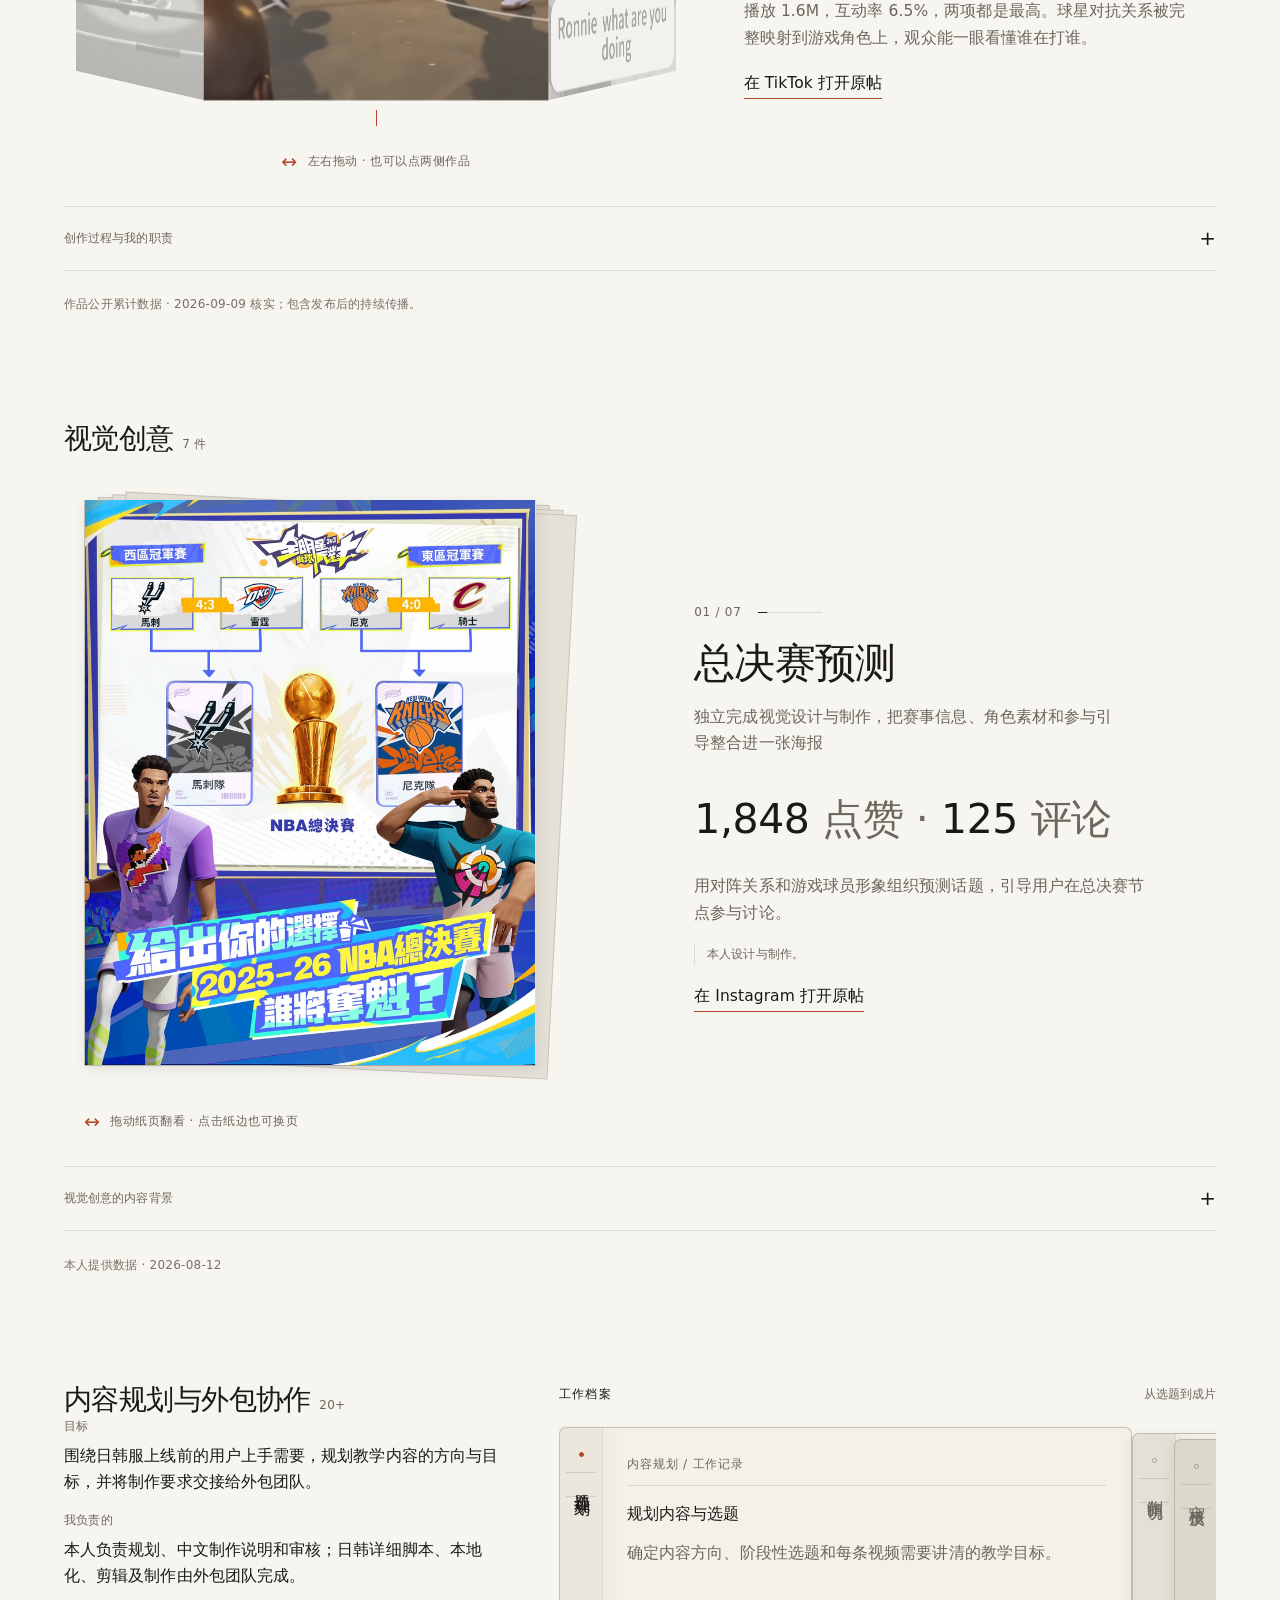
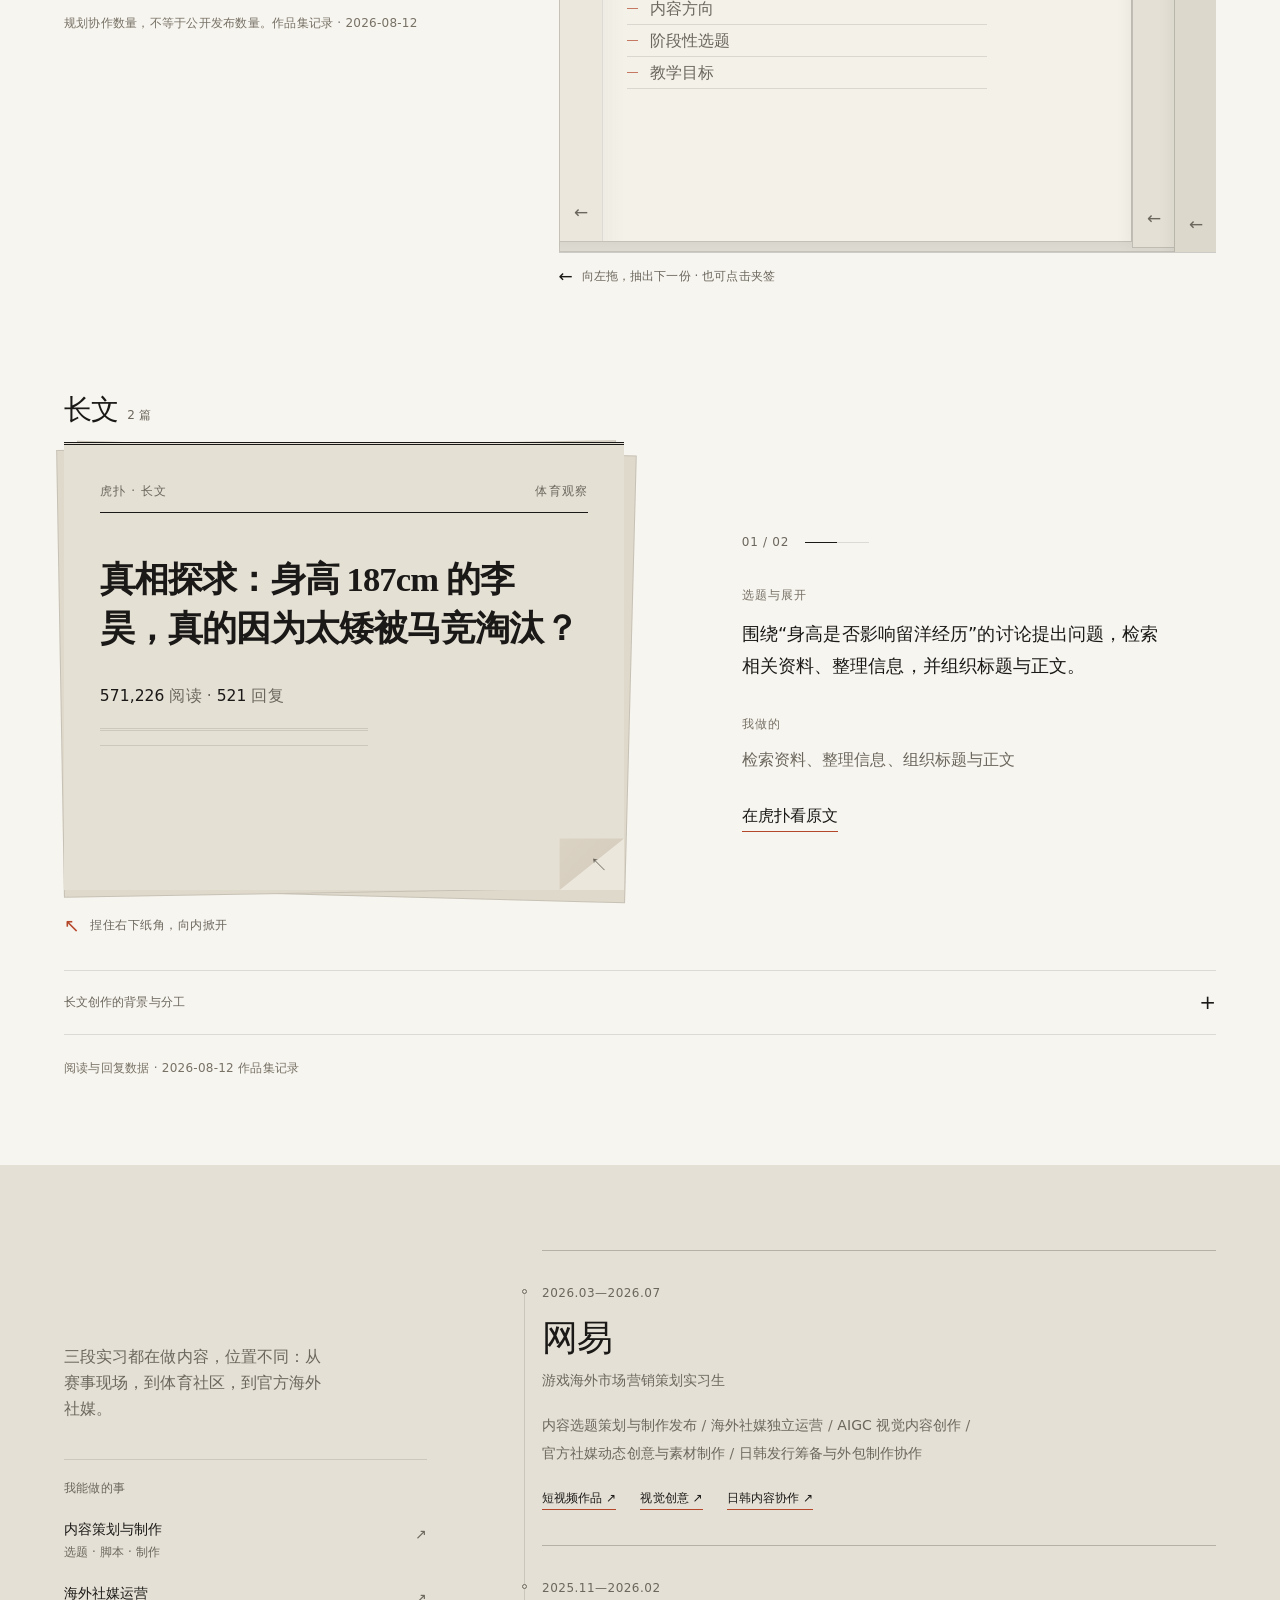
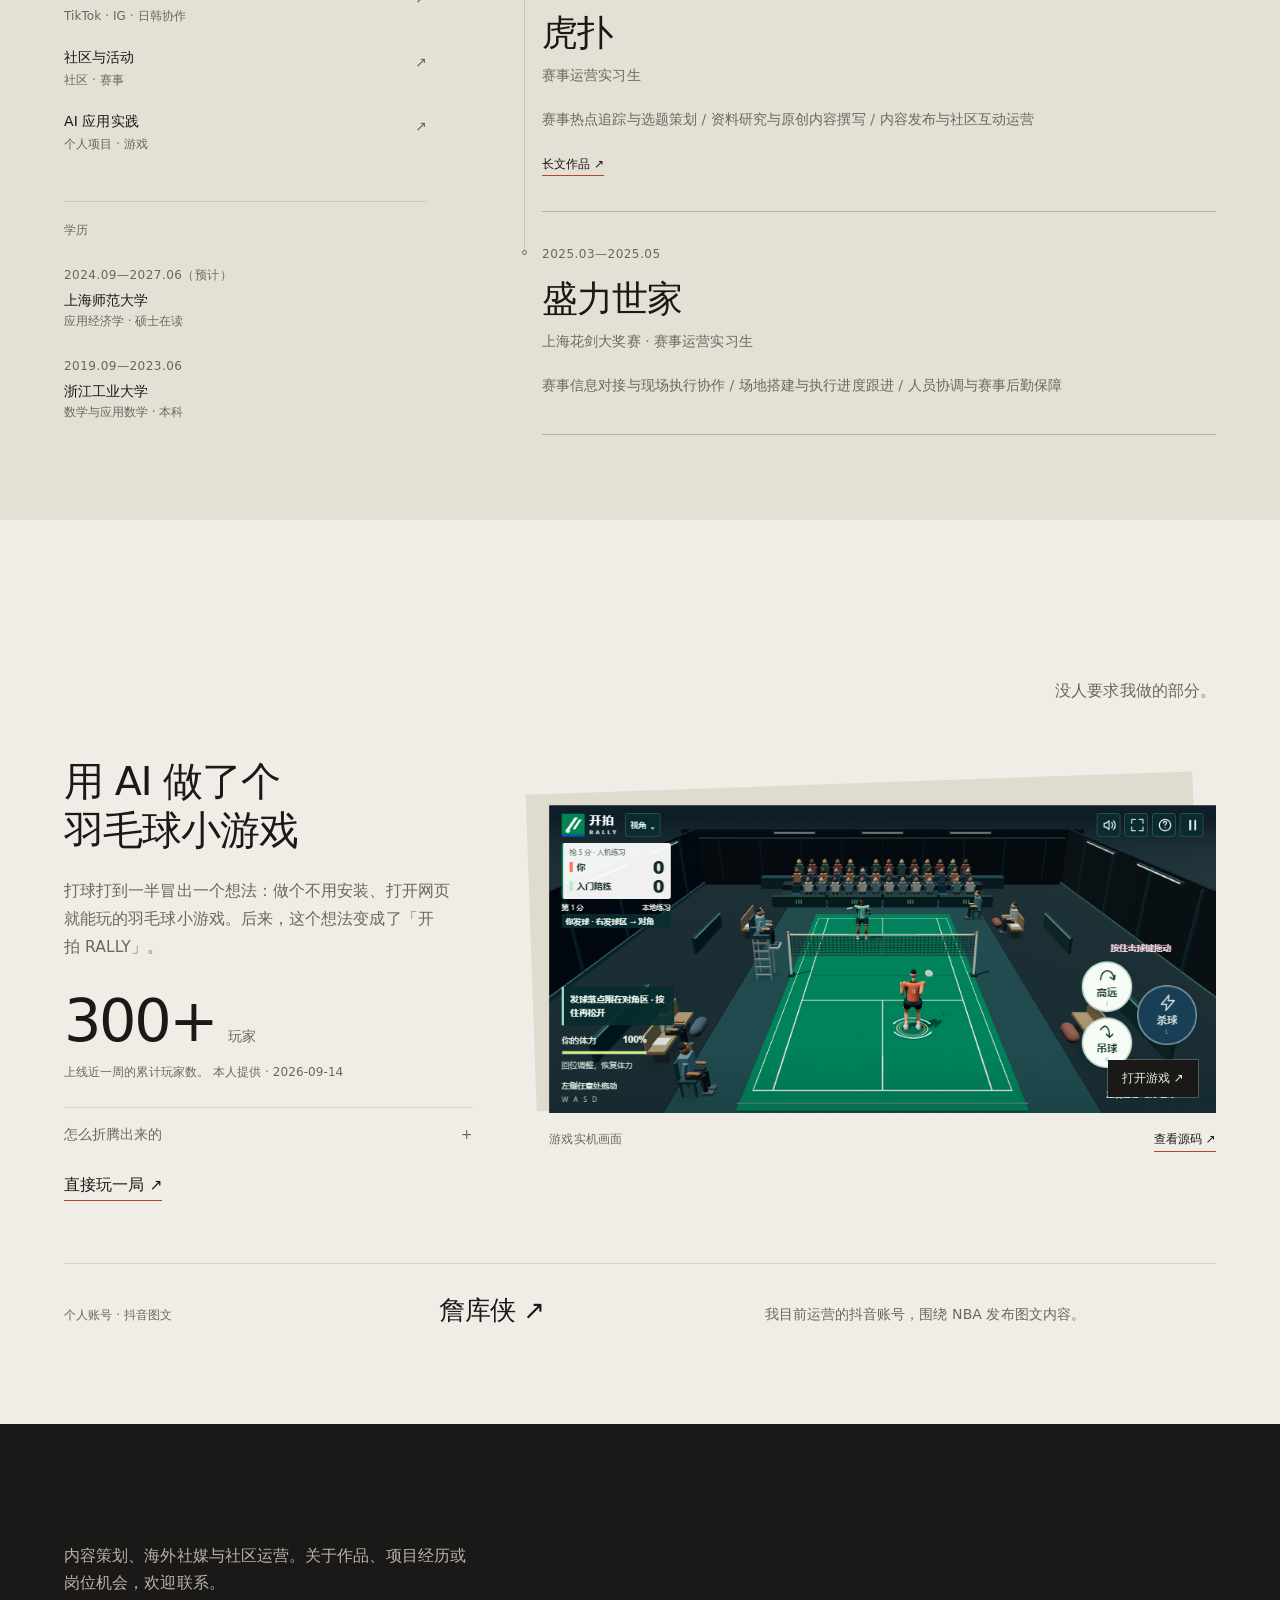
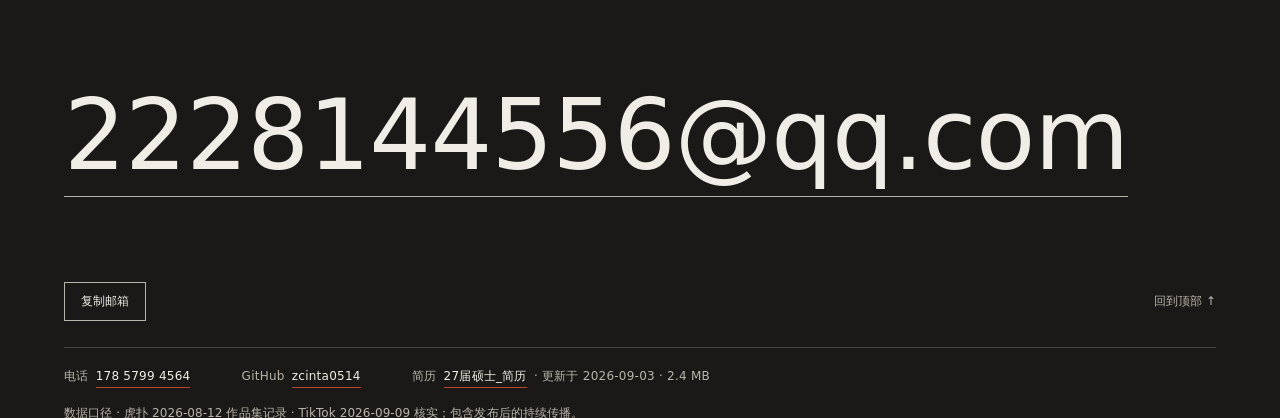
==== commit b69d31e2: "适配手机布局与触摸操作，增加可交互手机预览" ====
--- a/site/index.html
+++ b/site/index.html
@@ -2,7 +2,7 @@
 <html lang="zh-CN">
 <head>
 <meta charset="utf-8">
-<meta name="viewport" content="width=device-width,initial-scale=1">
+<meta name="viewport" content="width=device-width,initial-scale=1,viewport-fit=cover">
 <title>周性运 · 内容策划与海外社媒运营</title>
 <meta name="description" content="周性运（Lucky）的个人作品集：TikTok 与 Instagram 内容策划、海外社媒与社区运营、赛事现场协作，以及用 AI 做的小项目。">
 <meta name="theme-color" content="#EFEDE6">
@@ -11,6 +11,7 @@
 <link rel="stylesheet" href="cabinet.css">
 <link rel="stylesheet" href="scroll.css">
 <link rel="stylesheet" href="interface.css">
+<link rel="stylesheet" href="mobile.css">
 <!-- 有 JS 时才启用入场；无脚本时保留姓名和简历入口。 -->
 <script>document.documentElement.classList.add('js');</script>
 </head>
@@ -21,7 +22,8 @@
 <!-- 轻导航从首屏就可使用，滚动后加纸色底。 -->
 <header class="bar" id="bar">
   <a class="bar-brand" href="#home">周性运 <span>Lucky</span></a>
-  <nav class="bar-nav" aria-label="章节导航">
+  <button class="mobile-menu" type="button" aria-controls="main-navigation" aria-expanded="false">菜单 <span aria-hidden="true"></span></button>
+  <nav class="bar-nav" id="main-navigation" aria-label="章节导航">
     <a href="#about" data-nav="about">关于</a>
     <a href="#works" data-nav="works">作品</a>
     <a href="#experience" data-nav="experience">经历</a>
--- a/site/style.css
+++ b/site/style.css
@@ -165,6 +165,9 @@
 .hero-intro{position:relative;z-index:3;width:min(48vw,700px);margin-top:4px;font-family:"Portfolio Pen","Kaiti SC","KaiTi",serif;font-size:clamp(22px,1.6vw,25px);font-weight:400;line-height:1.45;letter-spacing:.012em;color:var(--ink)}
 .hero-intro p{margin:0;text-wrap:balance}
 .hero-intro p+p{margin-top:9px}
+.intro-art{display:none;width:100%;height:auto;pointer-events:none}
+.has-intro-art .intro-art{display:block}
+.has-intro-art #about-copy{position:absolute;width:1px;height:1px;overflow:hidden;clip-path:inset(50%);white-space:nowrap}
 html.js .hero-role,html.js .hero-proof{opacity:0}
 html.js .hero-proof{transform:translateY(10px)}
 html.js body.loaded .hero-role{opacity:1;transition:opacity var(--t-card) var(--ease-out) 80ms}
--- a/site/interface.css
+++ b/site/interface.css
@@ -4,6 +4,8 @@
 html.js .hero-intro p:nth-child(3){--intro-order:2}
 html.js .hero-intro p:nth-child(4){--intro-order:3}
 html.js body.loaded .hero-intro p{opacity:1;transform:none;transition:opacity 700ms var(--ease-out) calc(180ms + var(--intro-order)*70ms),transform 700ms var(--ease-out) calc(180ms + var(--intro-order)*70ms)}
+html.js .intro-art{opacity:0;transform:translateY(7px)}
+html.js body.loaded .intro-art{opacity:1;transform:none;transition:opacity 700ms var(--ease-out) 180ms,transform 700ms var(--ease-out) 180ms}
 .bar-nav{position:relative}
 .bar-nav a{position:relative}
 .bar-nav a[aria-current="true"]::before{display:none}
@@ -37,9 +39,9 @@
 .pr-play:hover .pr-play-label{transform:translateY(-3px)}
 .copy-mail:active{transform:translateY(1px)}
 @media(prefers-reduced-motion:reduce){
-  html.js .hero-intro p{opacity:1!important;transform:none!important;transition:none!important}
+  html.js .hero-intro p,html.js .intro-art{opacity:1!important;transform:none!important;transition:none!important}
   .ui-nav-line,.ui-magnetic-content,.works-index a::after,.cap-arrow,.proof-item,.pr-play-label,.pr-play img{transition:none!important}
   .proof-item:hover,.ui-magnetic-content,.pr-play:hover .pr-play-label{transform:none!important}
 }
 html.flat .ui-magnetic-content{transform:none!important}
-html.flat .hero-intro p{opacity:1!important;transform:none!important}
+html.flat .hero-intro p,html.flat .intro-art{opacity:1!important;transform:none!important}
--- a/site/mobile.css
+++ b/site/mobile.css
@@ -0,0 +1,123 @@
+/* 手机与平板适配：最后加载，不改变桌面构图与装置的内部几何。 */
+.mobile-menu,.intro-mobile-art{display:none}
+
+@media(max-width:1024px){
+  :root{--pad:clamp(18px,4.8vw,36px);--bar:calc(56px + env(safe-area-inset-top,0px));--f-xs:12px;--f-sm:15px;--f-md:clamp(26px,4.5vw,34px)}
+  .bar{padding-top:env(safe-area-inset-top,0px);background:var(--paper);border-bottom-color:var(--rule)}
+  .bar-brand{font-size:14px}.bar-brand span{display:inline;font-size:12px}
+  .mobile-menu{display:flex;align-items:center;gap:12px;min-width:72px;min-height:44px;justify-content:flex-end;padding:0;border:0;background:none;font:inherit;font-size:13px;color:var(--ink)}
+  .mobile-menu span{position:relative;width:18px;height:12px;border-top:1px solid currentColor;border-bottom:1px solid currentColor}
+  .mobile-menu[aria-expanded="true"] span{height:0;border-bottom:0;transform:rotate(-45deg)}
+  .mobile-menu[aria-expanded="true"] span::after{content:"";position:absolute;inset:-1px 0 auto;border-top:1px solid currentColor;transform:rotate(90deg)}
+  .bar-nav{display:none;position:absolute;top:var(--bar);left:0;right:0;max-height:calc(100dvh - var(--bar));overflow-y:auto;overscroll-behavior:contain;padding:12px var(--pad) max(20px,env(safe-area-inset-bottom,0px));gap:0;background:var(--paper);border-bottom:1px solid var(--rule);box-shadow:0 12px 16px rgba(26,25,23,.06)}
+  .bar.menu-open .bar-nav{display:flex;flex-direction:column;align-items:stretch}
+  .bar-nav a{display:flex;align-items:center;min-height:48px;padding:8px 0;font-size:16px}
+  .bar-nav a[aria-current="true"]{color:var(--accent)}
+  .bar-cv{align-self:flex-start;margin-top:8px}
+  .ui-nav-line{display:none}
+
+  .hero{min-height:0;padding:calc(var(--bar) + 28px) var(--pad) 32px;display:flex;flex-direction:column;align-items:stretch}
+  .hero-head{width:100%;max-width:650px;align-self:center}
+  .hero-role{margin-bottom:10px}
+  .hero-role-sub{font-size:12px;line-height:1.7;letter-spacing:0}
+  .hero-name{font-size:clamp(76px,21vw,180px);margin-left:-8px}
+  .hero-name.has-name-art{width:100%;max-width:650px}
+  .hero-intro{width:100%;max-width:none;margin-top:10px;font-size:22px;line-height:1.6}
+  .hero-entry{margin-top:18px;min-height:44px;padding:9px 0;align-self:flex-start}
+  .hero-stage{display:block;position:relative;inset:auto;z-index:0;height:210px;margin-top:0;pointer-events:none}
+  .figure{position:relative;left:50%;bottom:auto;width:220px;max-width:100%;height:220px;transform:translateX(-50%);pointer-events:none}
+  .hero-proof{position:relative;left:auto;right:auto;bottom:auto;margin-top:18px;padding-top:18px;grid-template-columns:repeat(2,minmax(0,1fr));gap:18px 20px}
+  .proof-item{min-width:0;min-height:60px}
+  .proof-context{font-size:11px;line-height:1.5}
+  .proof-value b,.proof-item--primary .proof-value b{font-size:27px}
+
+  .sec{padding-top:56px;padding-bottom:56px}
+  .section-opening{display:flex;flex-direction:column;align-items:flex-start;gap:18px;margin-bottom:18px}
+  .sec-h{font-size:40px}.sec-lead{font-size:15px;line-height:1.8}
+  .works-index{display:grid;grid-template-columns:repeat(4,minmax(0,1fr));gap:0;padding:2px 0 5px;margin-bottom:28px;top:var(--bar)}
+  .works-index a{display:flex;justify-content:center;align-items:center;min-height:46px;padding:9px 0;font-size:12px;white-space:nowrap;gap:0}
+  .works-index a span{display:none}
+  .blk{padding-top:64px;scroll-margin-top:calc(var(--bar) + 64px)}
+  .blk:first-child{padding-top:0}
+  .blk-name{font-size:27px;line-height:1.4}.blk-count{white-space:nowrap}
+  .viewer,.viewer--book,.viewer--peel{grid-template-columns:minmax(0,1fr);gap:26px;--rw:clamp(135px,40vw,235px);--rh:calc(var(--rw) * 1.34)}
+  .v-surface{max-width:100%}.vpanel{max-width:none;min-width:0}
+  .ring{perspective:1800px;height:calc(var(--rh) * 1.25);margin-inline:-5px}
+  .ring,.book,.wc-stage,.wc-tab{touch-action:pan-y pinch-zoom}
+  .ring-label{display:none}
+  .v-title{font-size:28px;line-height:1.35;overflow-wrap:anywhere}
+  .v-meta{font-size:28px;line-height:1.5;margin-top:18px}
+  .v-why,.v-face{max-width:none;line-height:1.8}
+  .v-link{padding:8px 0;min-height:44px;margin-top:12px}
+  .v-hint{font-size:12px;margin-top:18px;gap:8px}
+  .book{width:min(calc(100% - 32px),380px);margin:14px auto 0;perspective:5000px}
+  .book:hover .book-edge:nth-child(1){transform:translate(6px,-3px) rotate(1deg)}
+  .book:hover .book-edge:nth-child(2){transform:translate(12px,-6px) rotate(2deg)}
+  .book:hover .book-edge:nth-child(3){transform:translate(18px,-9px) rotate(3deg)}
+  .viewer--book .v-hint{margin:32px 0 0;justify-content:center}
+  .v-thumbs{gap:12px}.v-thumb{flex-basis:72px;height:92px}
+  .peel{width:calc(100% - 10px);max-width:440px;aspect-ratio:auto;min-height:340px;margin:12px auto 0}
+  .peel-page{padding:22px 22px 64px}
+  .peel-head{font-size:clamp(25px,6vw,31px);line-height:1.4;margin-top:26px;text-wrap:pretty}
+  .peel-meta{font-size:14px;margin-top:24px}.peel-lines{margin-top:16px}
+  .peel-corner{width:70px;height:70px}
+  .viewer--peel .vpanel{max-width:none;padding-left:0}
+  .v-caption{margin-top:18px}
+  .work-notes-body,.work-context .blk-meta{grid-template-columns:minmax(0,1fr);gap:22px}
+  .work-notes summary{font-size:13px;min-height:52px;gap:18px}
+  .work-context .blk-row,.work-notes-body .blk-row{min-width:0}
+
+  .blk--flow{grid-template-columns:minmax(0,1fr);gap:24px}
+  .wc-heading{gap:12px;margin-bottom:14px}
+  .wc-stage{touch-action:pan-y;min-width:0}
+  .wc-tab-name{font-size:14px;letter-spacing:.05em}
+  .wc-body{padding:20px 12px 22px calc(var(--wc-spine) + 12px)}
+  .wc-paper-mark{font-size:11px;margin-bottom:16px}.wc-title{font-size:16px}.wc-text{font-size:14px;line-height:1.75}
+  .wc-topics{font-size:14px}.wc-evidence img{max-width:100%;height:auto;max-height:145px}
+  .wc-caption{font-size:11px}.wc-source{font-size:12px;min-height:44px;padding-block:8px}
+  .wc-hint{font-size:12px}.wc-heading-note{font-size:11px}
+  .wc-lightbox{width:calc(100vw - 24px);max-height:calc(100dvh - 40px);border-radius:3px}
+  .wc-lightbox-head{padding:12px;gap:12px}.wc-lightbox-title{font-size:14px}
+  .wc-lightbox-close{min-height:44px;min-width:52px}.wc-lightbox-foot{padding:12px;font-size:14px}
+
+  .experience-layout,.practice{grid-template-columns:minmax(0,1fr);gap:36px}
+  .experience-intro .sec-lead{max-width:none}
+  .caps{grid-template-columns:repeat(2,minmax(0,1fr));gap:6px 20px}
+  .cap{min-height:62px}.cap-name{font-size:14px}.cap-short{line-height:1.6}
+  .exps--edu{display:block}.exps--edu .exp{padding-block:10px}
+  .exp{padding:26px 0}.exp-co{font-size:30px}.exp--recent::before{left:-12px;top:32px}
+  .exp-evidence{gap:10px 22px}.exp-evidence a{min-height:44px;padding-block:10px}
+  #practice{padding-block:56px}.practice{margin-top:28px}
+  .pr-h{max-width:none;font-size:32px}.pr-text{margin-top:18px}
+  .pr-result b{font-size:52px}.pr-source{line-height:1.7}
+  .pr-launch{min-height:44px;padding-block:8px}.pr-fig{margin-top:12px}
+  .pr-fig::before{inset:-12px 10px 46px -8px;transform:rotate(-1.5deg)}
+  .pr-play-label{right:10px;bottom:10px}.pr-cap{gap:12px;font-size:12px}
+  .pr-cap a{min-height:44px;padding-block:10px}
+  .personal-account{grid-template-columns:1fr;gap:10px;margin-top:36px;padding-top:22px}
+  .personal-account p{grid-column:auto}.personal-account-name{font-size:25px;min-height:44px}
+  .contact{min-height:0;padding:52px var(--pad) calc(28px + env(safe-area-inset-bottom,0px))}
+  .contact-in{gap:32px;min-width:0}.contact-mail{min-width:0;line-height:1.3}
+  .contact-mail a{font-size:clamp(22px,7.2vw,48px);max-width:100%;letter-spacing:-.045em}
+  .contact-actions{flex-wrap:wrap;gap:12px}.copy-mail,.back-top{min-height:44px;display:inline-flex;align-items:center}
+  #copy-status:empty{display:none}#copy-status{order:3;flex-basis:100%;line-height:1.7}
+  .contact-meta{flex-direction:column;gap:14px}.contact-meta li{flex-wrap:wrap;line-height:1.8}
+  .contact-meta a{min-height:44px;display:inline-flex;align-items:center}.contact-note{font-size:11px;line-height:1.9}
+}
+
+@media(max-width:600px){
+  .hero-intro.has-intro-art .intro-art{display:none}
+  .hero-intro.has-intro-art .intro-mobile-art{display:block}
+  .intro-mobile-line{display:block;max-width:100%;height:auto;margin-bottom:2px;overflow:hidden}
+  .intro-mobile-line.paragraph-end{margin-bottom:9px}
+  .hero-stage{height:184px;margin-top:0}
+  .figure{width:200px;height:200px}
+}
+@media(max-width:360px){
+  :root{--pad:18px}
+  .bar-brand span{display:none}
+  .works-index a{font-size:11px}
+  .v-title,.v-meta{font-size:25px}
+  .peel{min-height:350px}.peel-page{padding-inline:18px}.peel-head{font-size:24px}
+  .caps{grid-template-columns:1fr}
+}
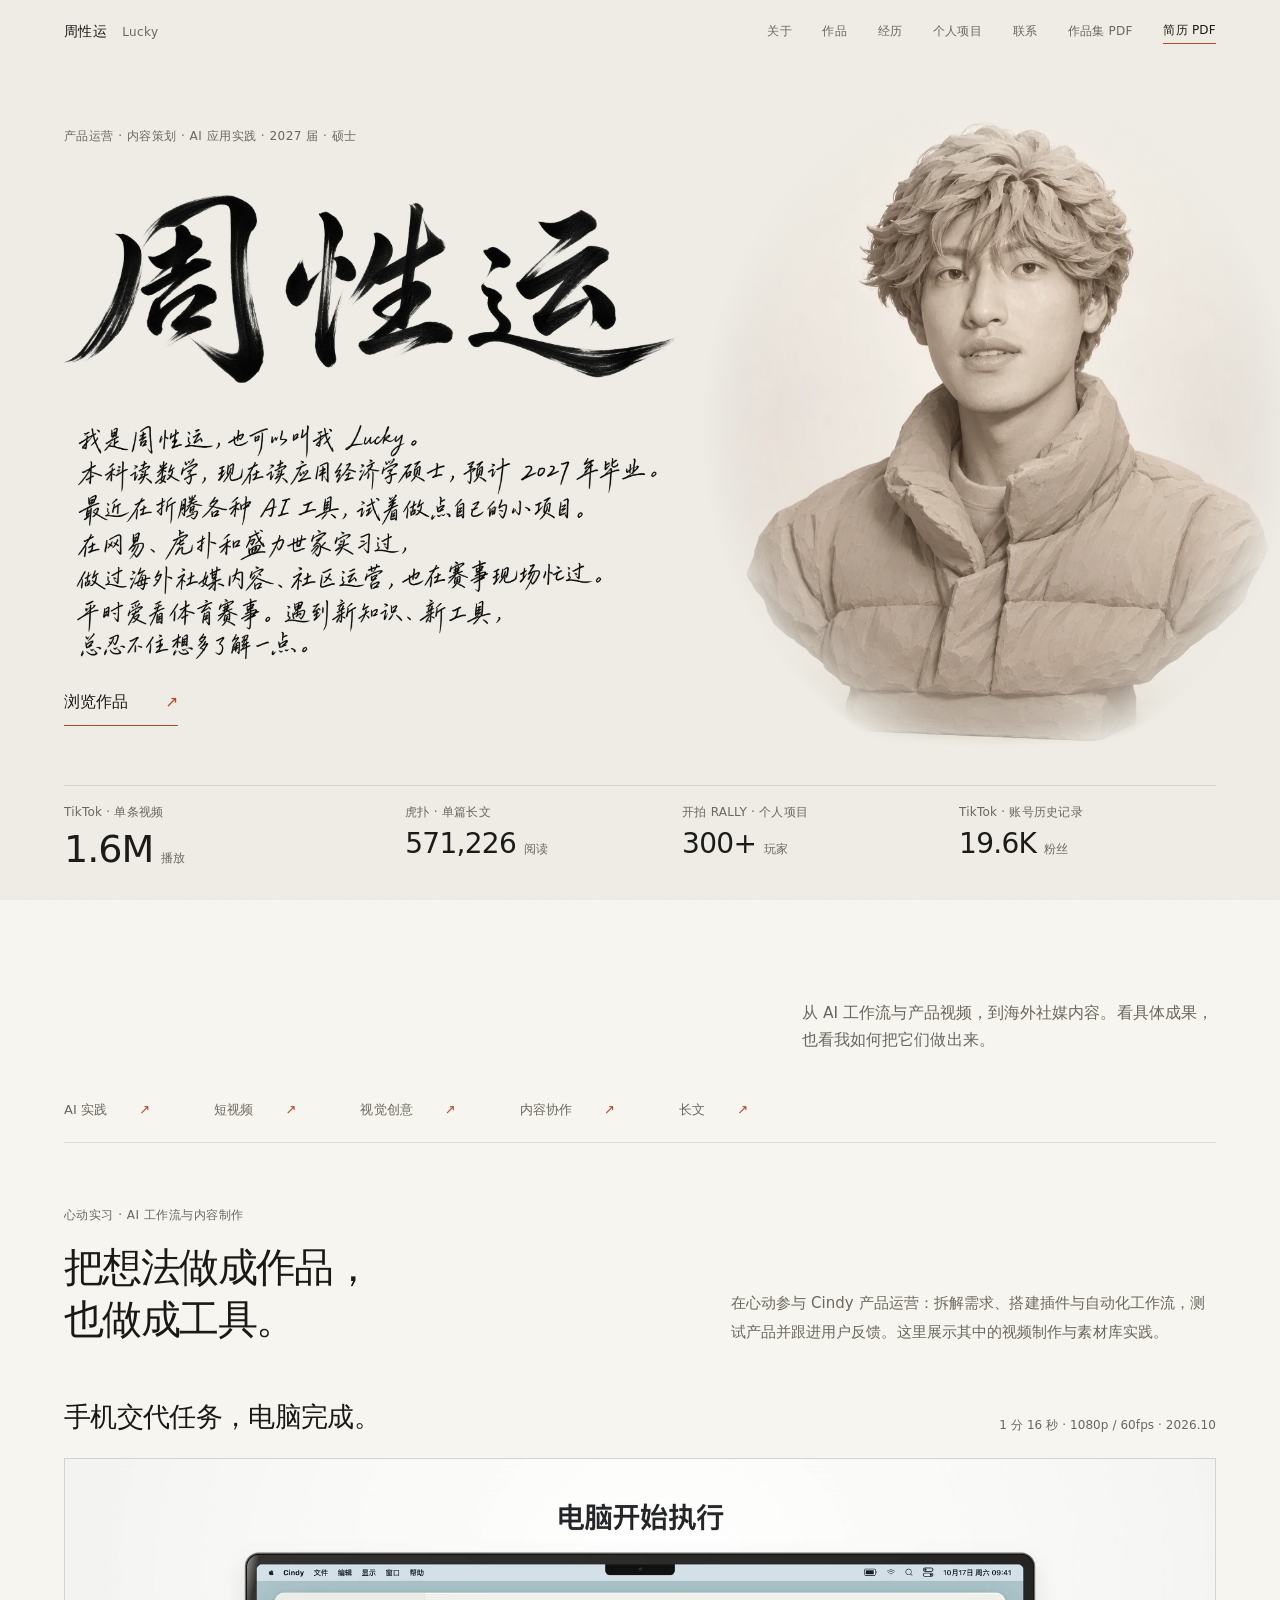
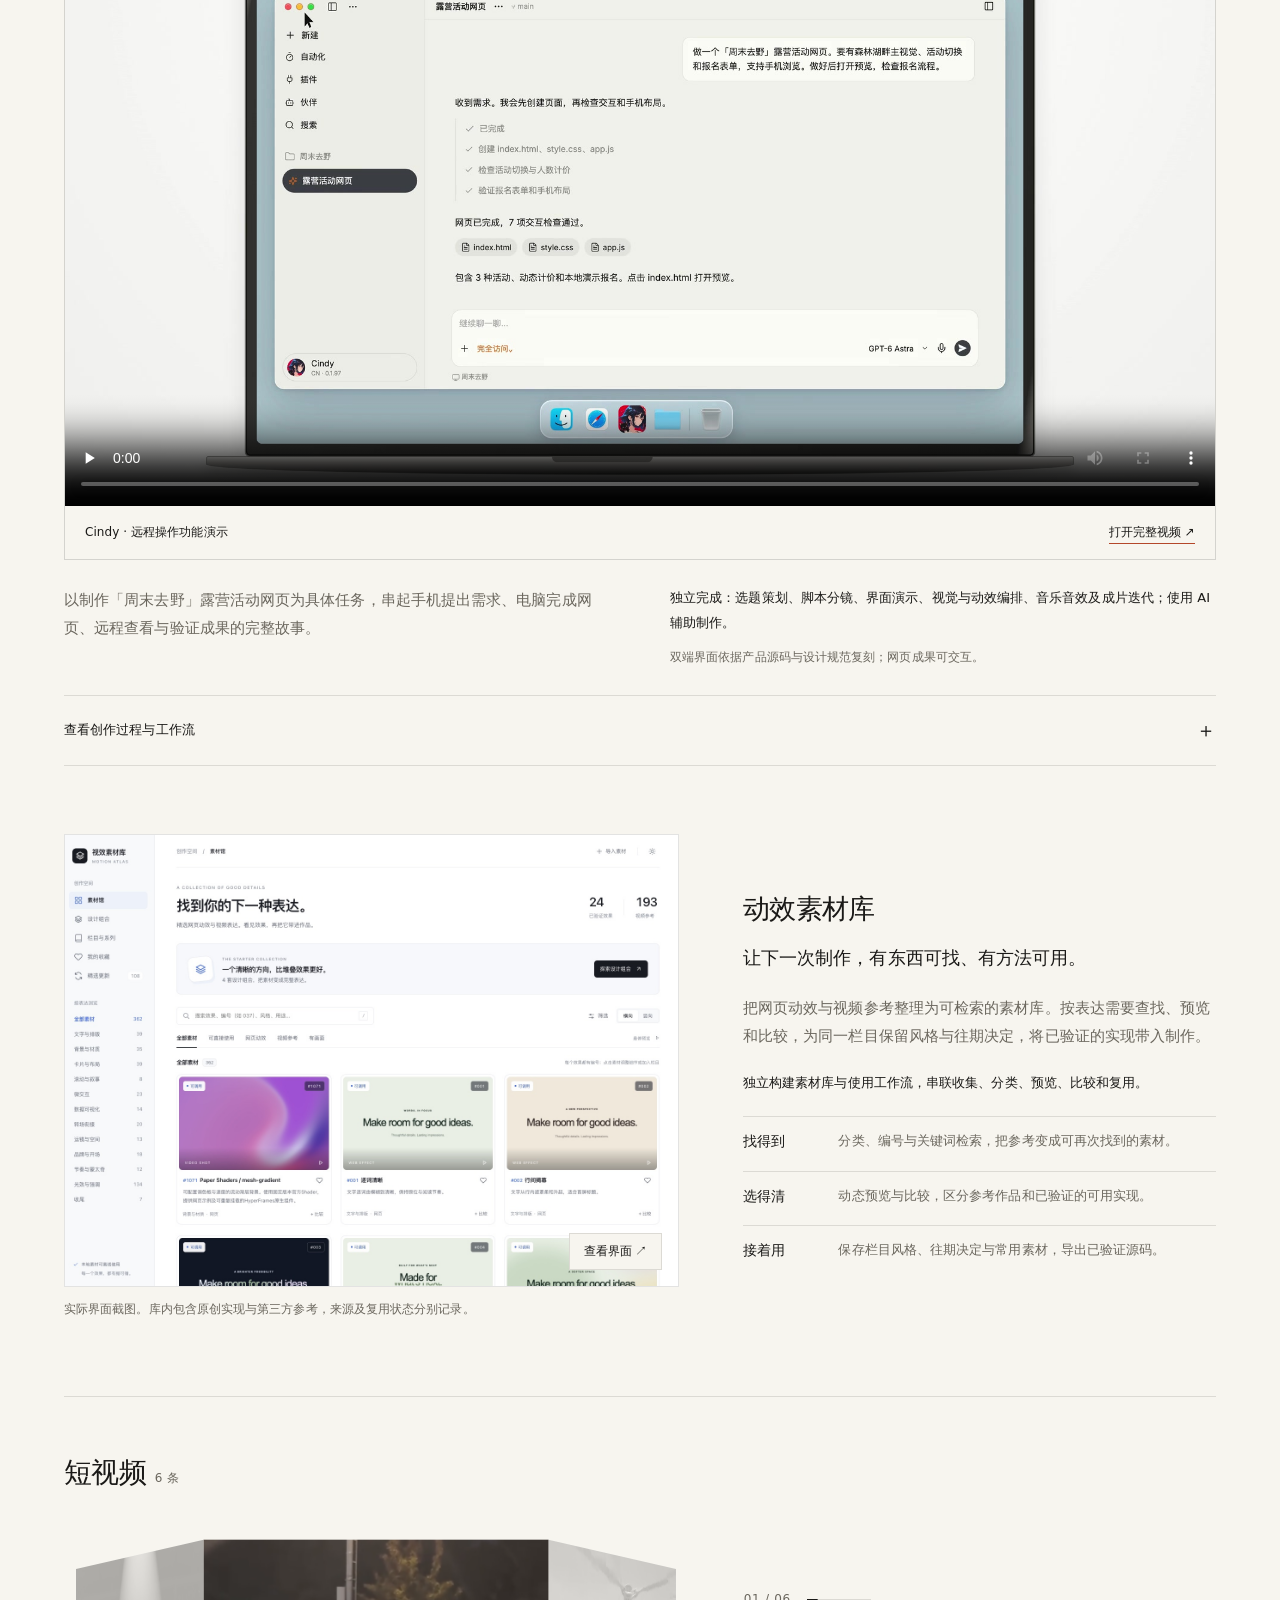
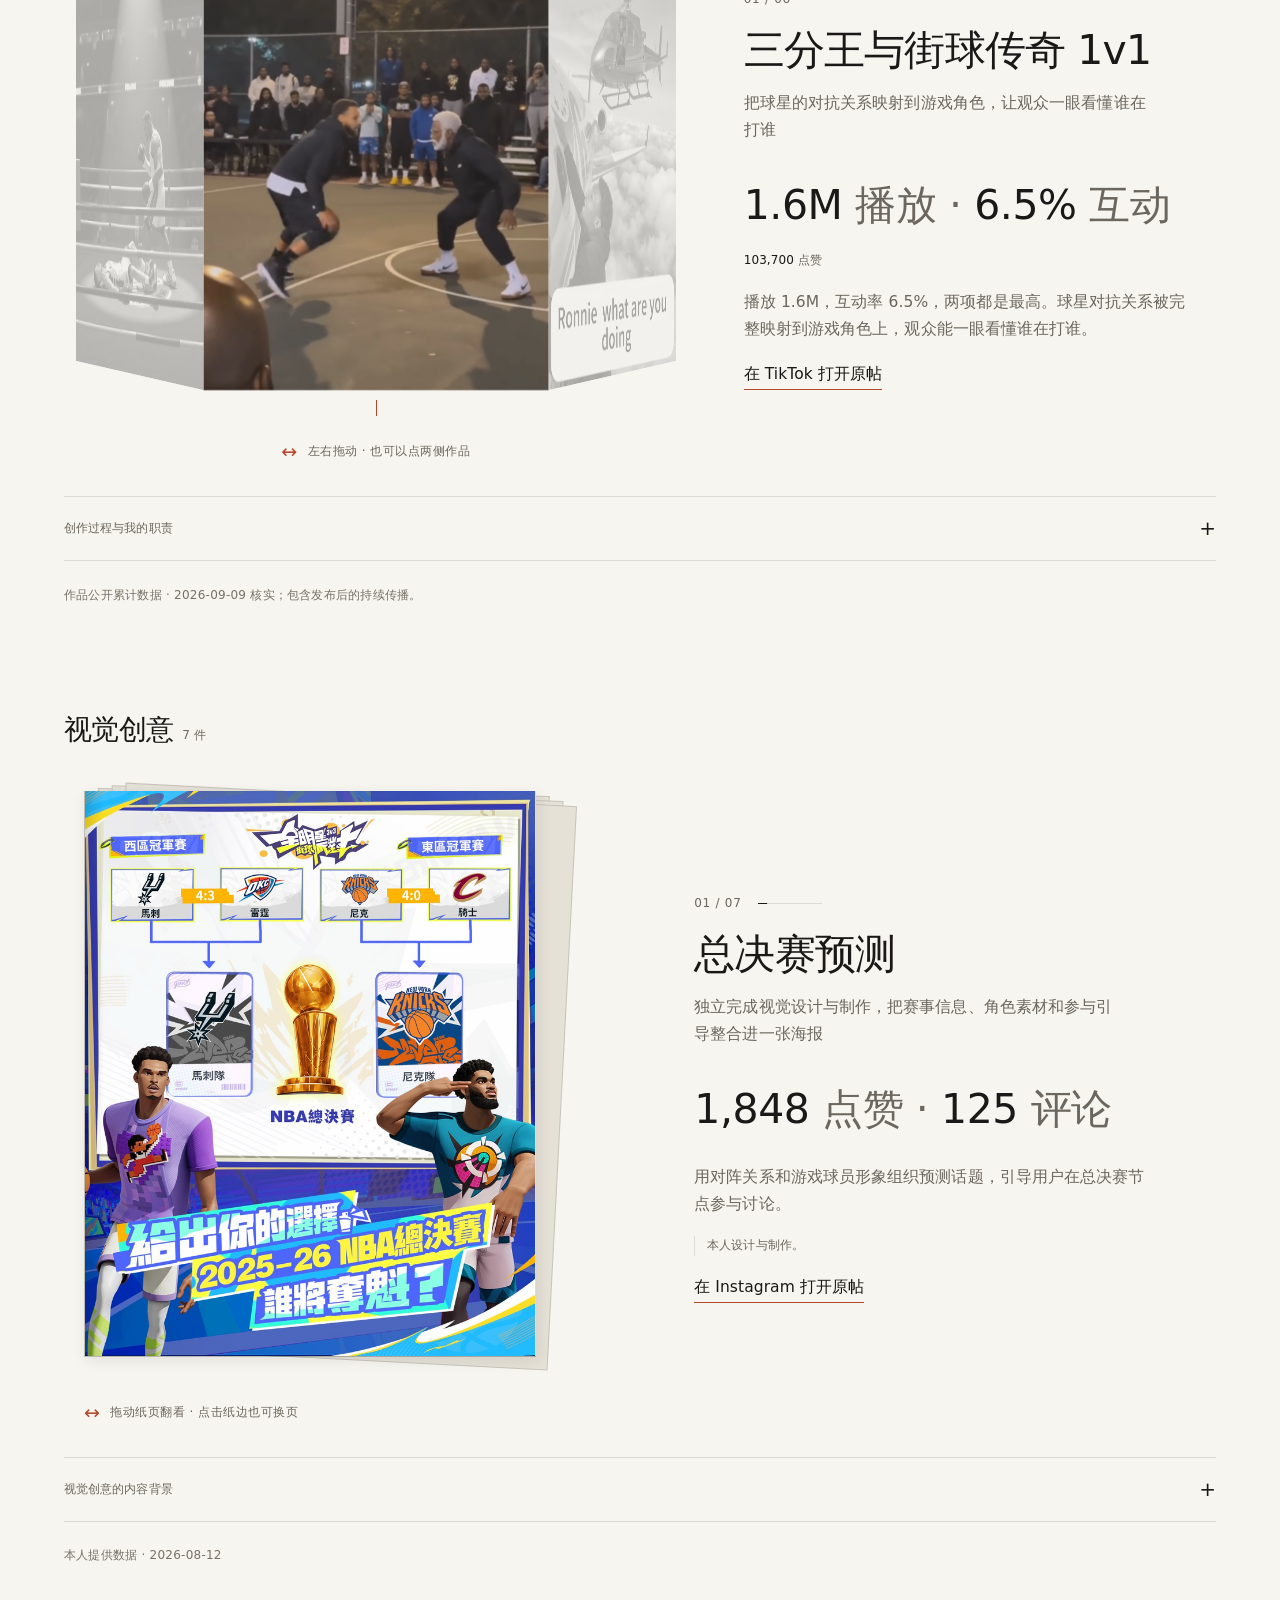
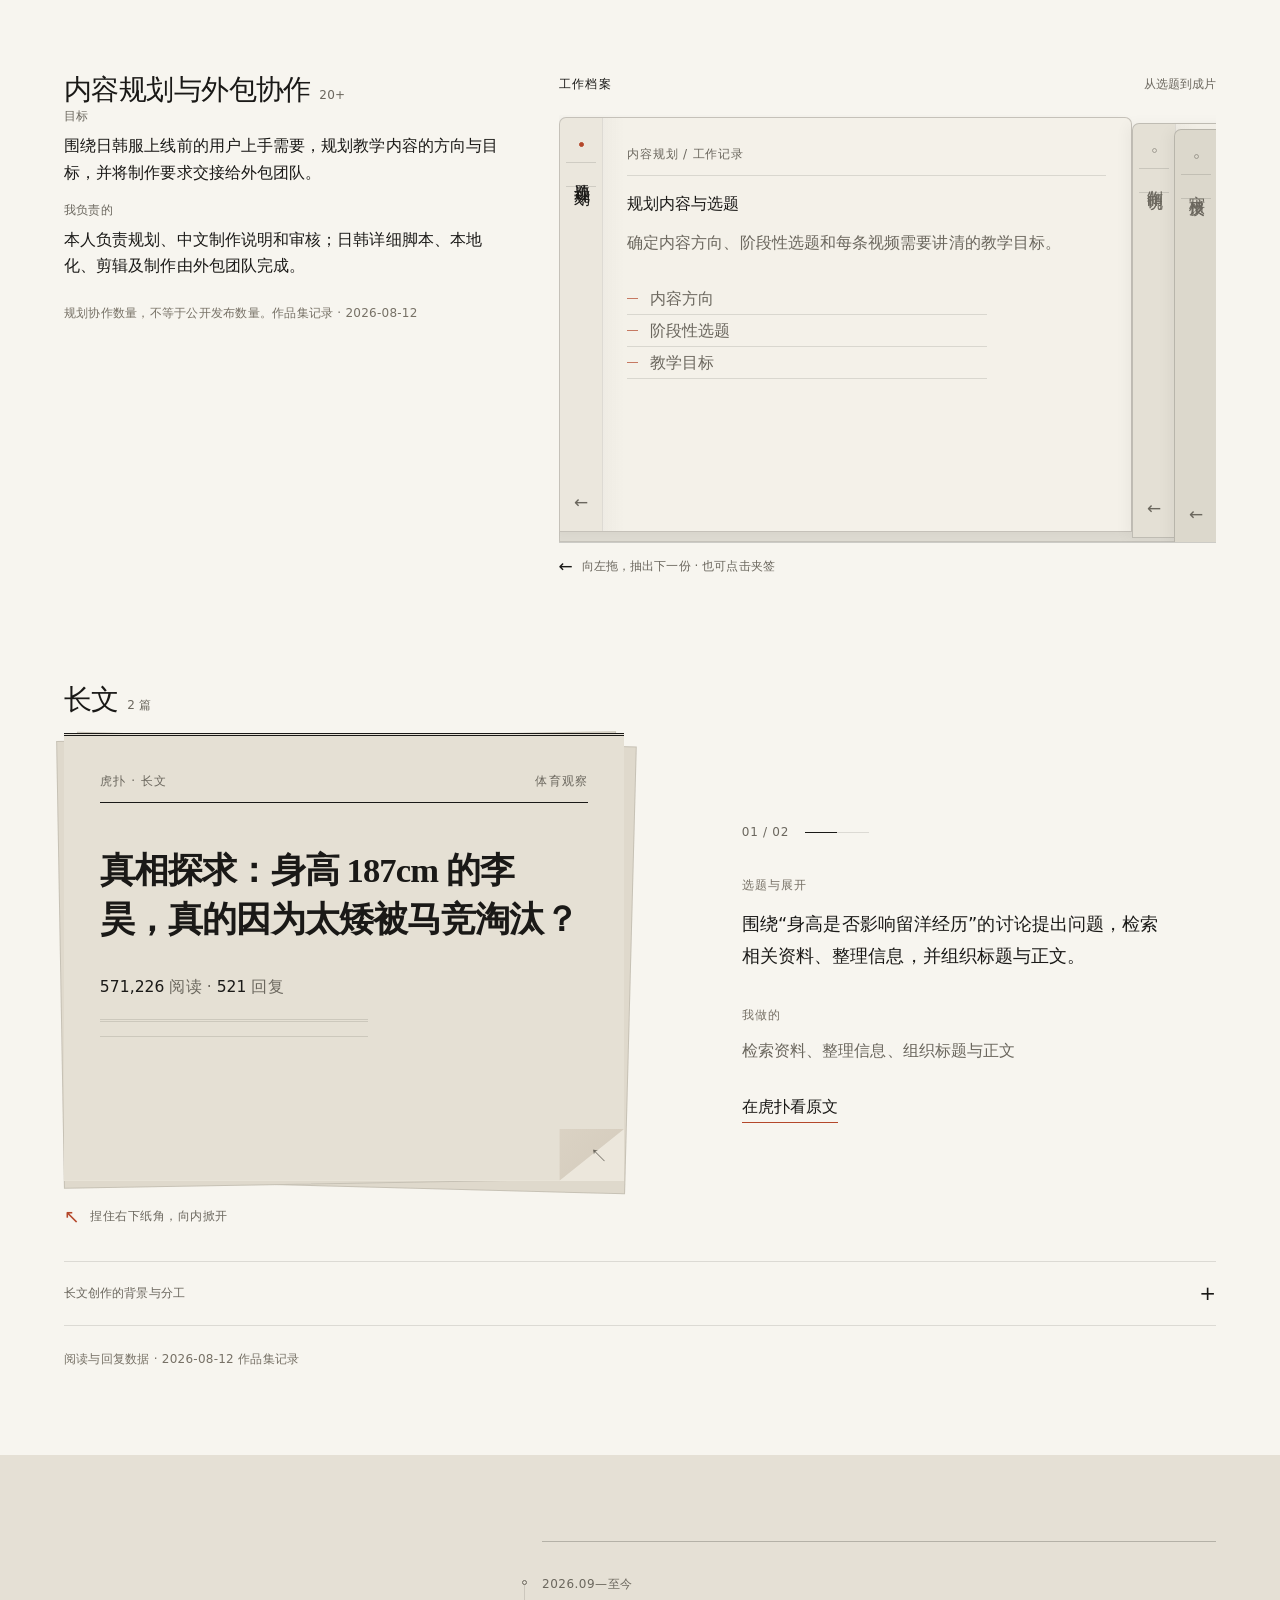
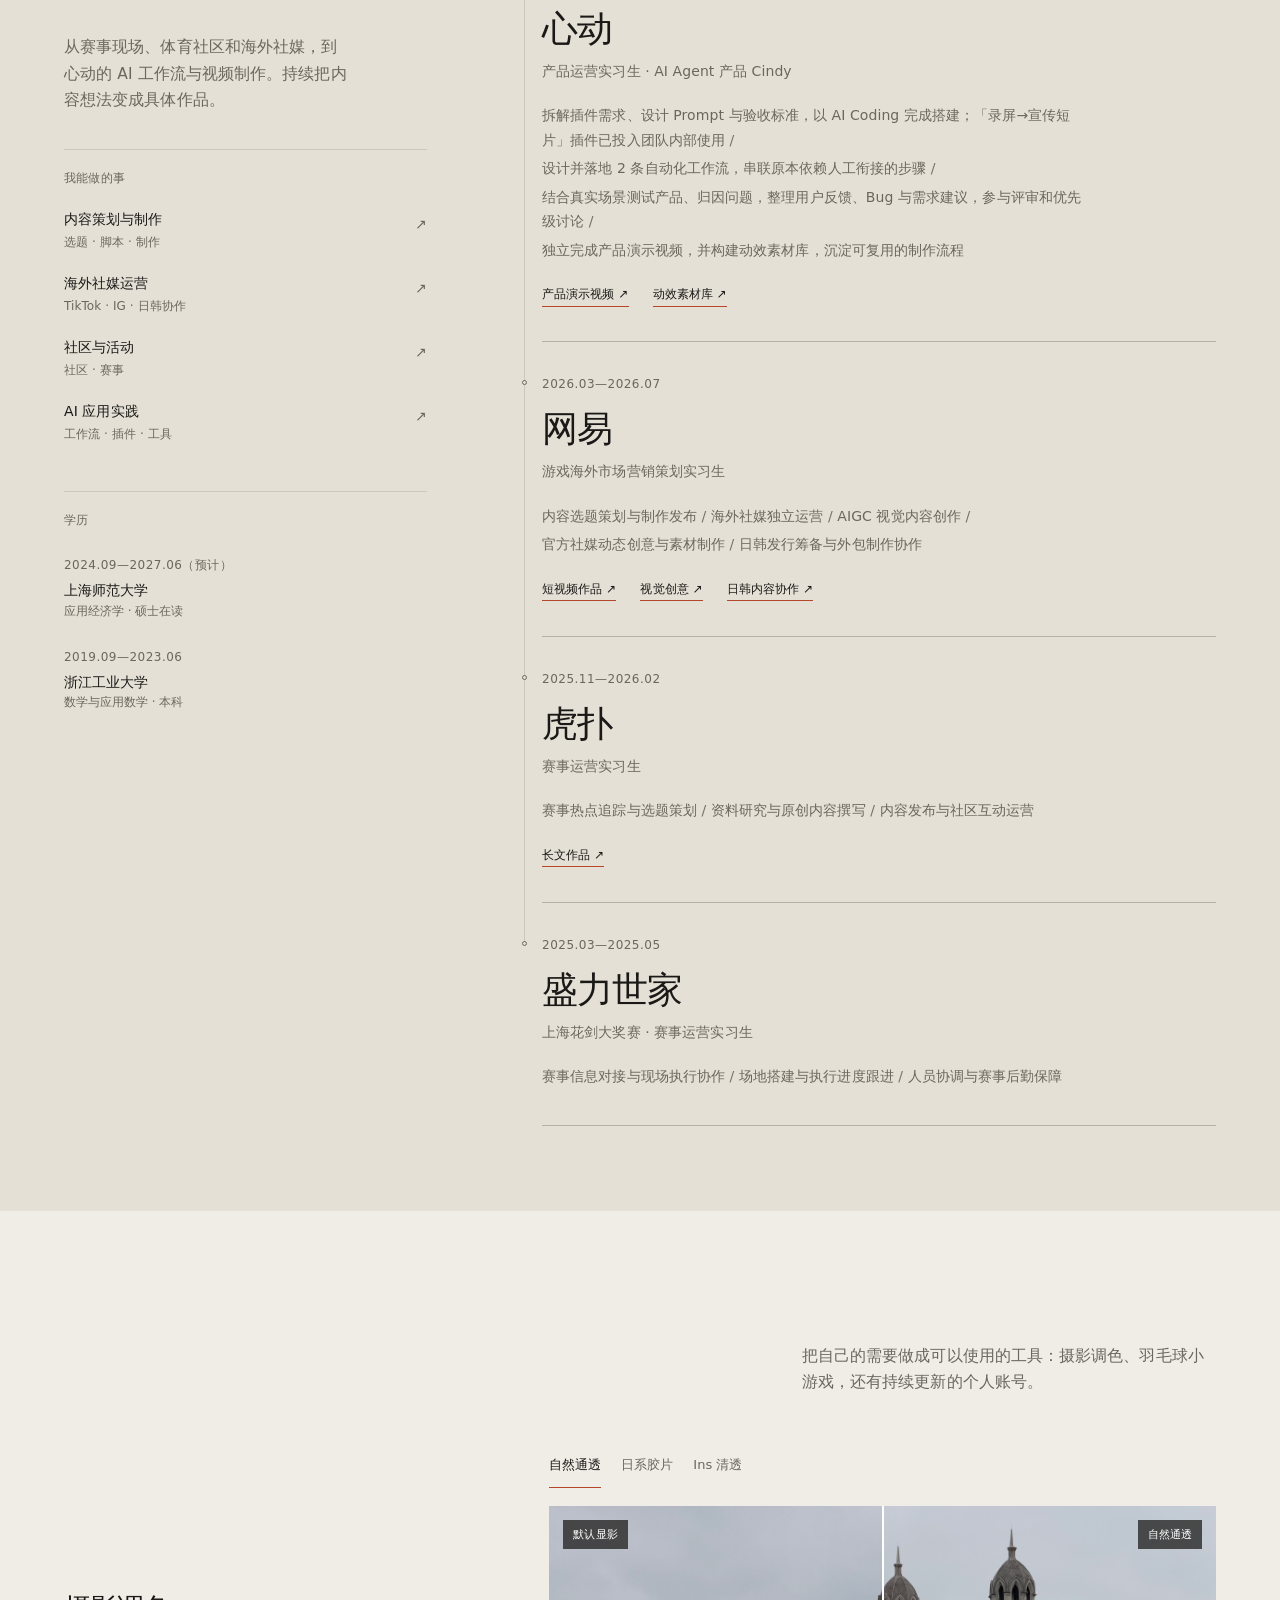
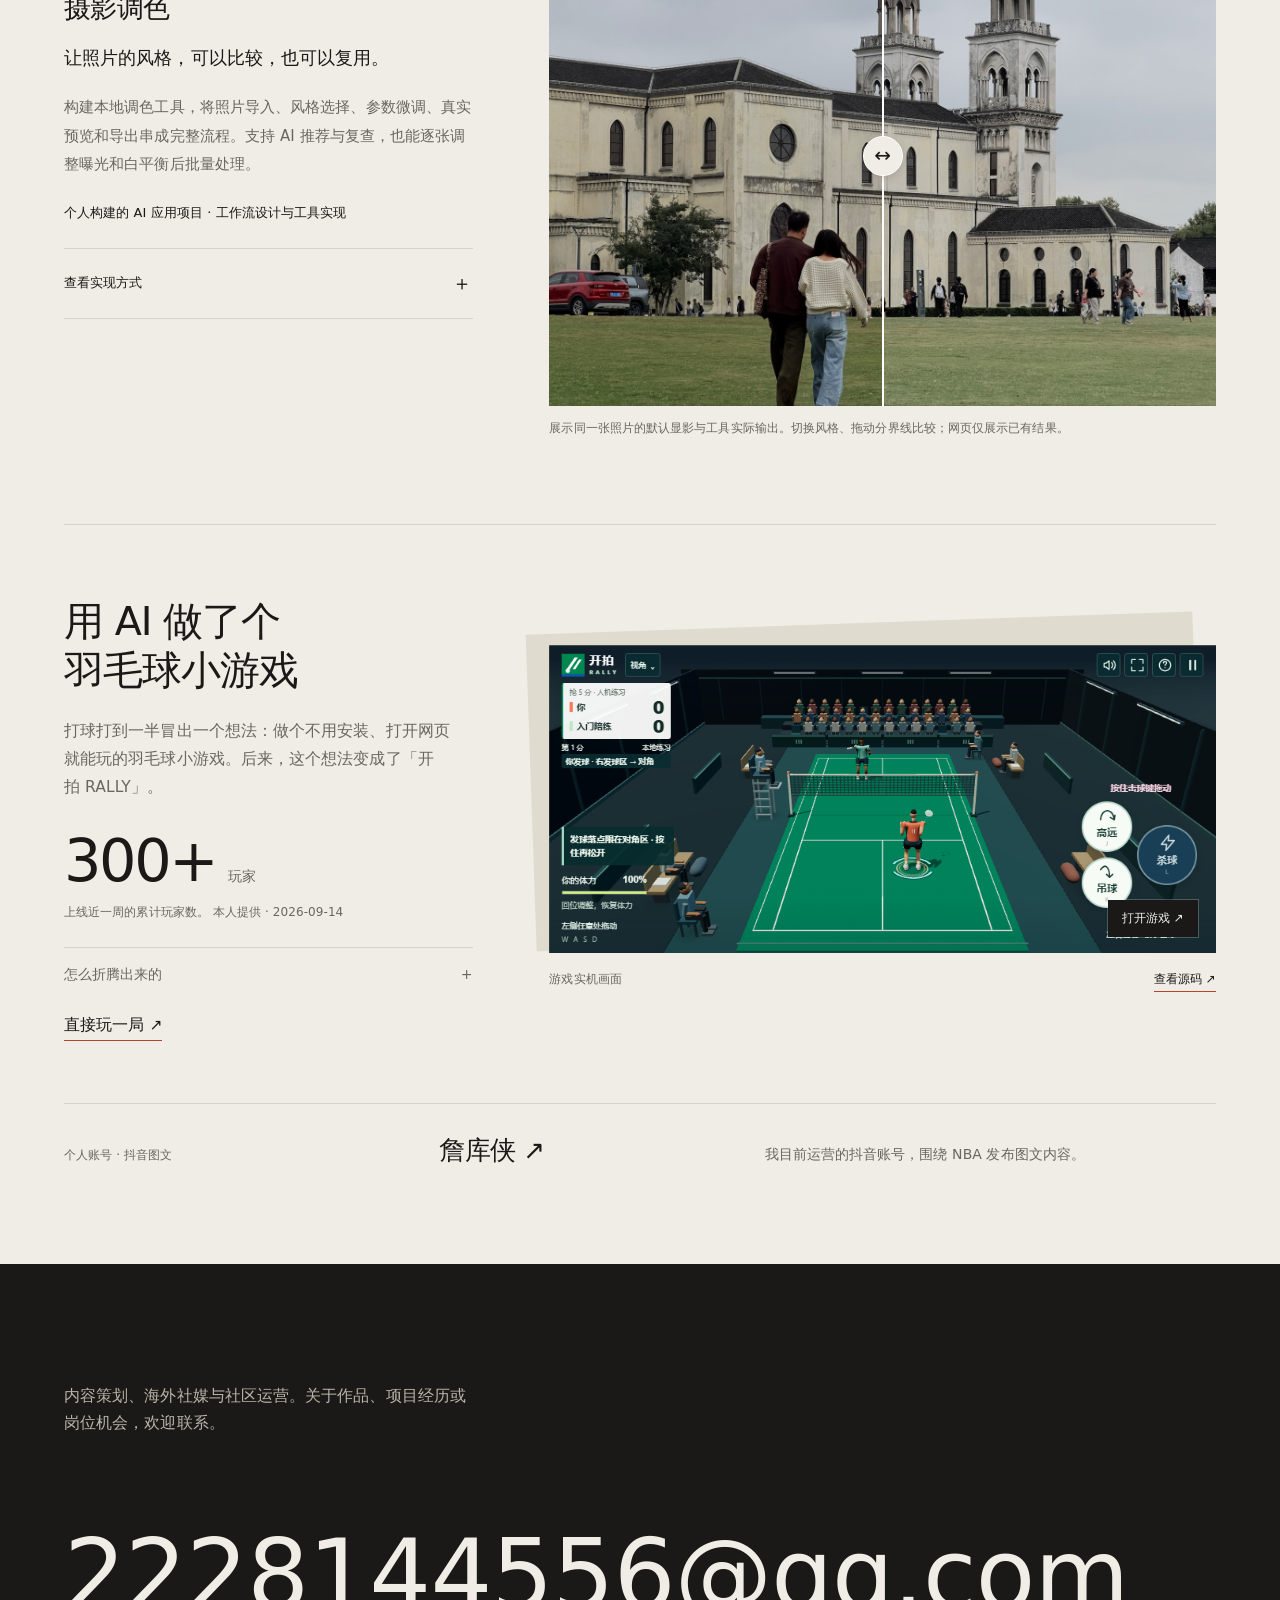
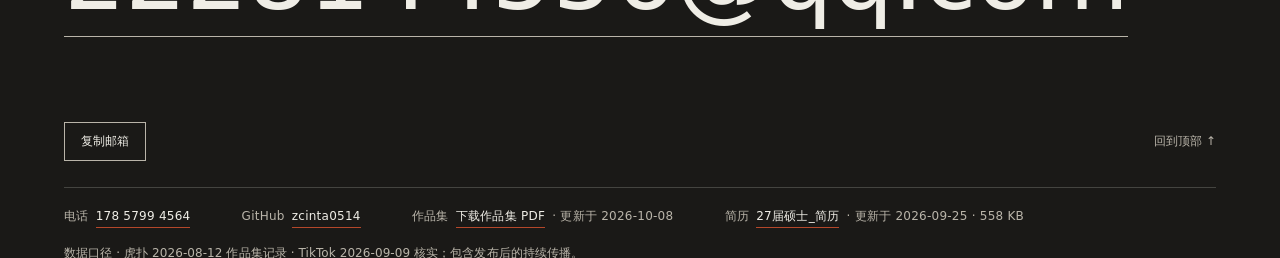
==== commit 50a2cd49: "发布心动 AI 项目案例并同步 17 页作品集 PDF" ====
--- a/site/index.html
+++ b/site/index.html
@@ -3,8 +3,8 @@
 <head>
 <meta charset="utf-8">
 <meta name="viewport" content="width=device-width,initial-scale=1,viewport-fit=cover">
-<title>周性运 · 内容策划与海外社媒运营</title>
-<meta name="description" content="周性运（Lucky）的个人作品集：TikTok 与 Instagram 内容策划、海外社媒与社区运营、赛事现场协作，以及用 AI 做的小项目。">
+<title>周性运 · 内容策划与 AI 应用实践</title>
+<meta name="description" content="周性运（Lucky）的个人作品集：心动实习中的 AI 工作流与视频制作、自建动效素材库、摄影调色工具，以及海外社媒与社区运营作品。">
 <meta name="theme-color" content="#EFEDE6">
 <link rel="stylesheet" href="style.css">
 <link rel="stylesheet" href="viewers.css">
@@ -12,6 +12,7 @@
 <link rel="stylesheet" href="scroll.css">
 <link rel="stylesheet" href="interface.css">
 <link rel="stylesheet" href="mobile.css">
+<link rel="stylesheet" href="projects.css">
 <!-- 有 JS 时才启用入场；无脚本时保留姓名和简历入口。 -->
 <script>document.documentElement.classList.add('js');</script>
 </head>
@@ -29,6 +30,7 @@
     <a href="#experience" data-nav="experience">经历</a>
     <a href="#practice" data-nav="practice">个人项目</a>
     <a href="#contact" data-nav="contact">联系</a>
+    <a class="bar-portfolio" href="../assets/zhou-xingyun-portfolio.pdf" download="周性运_作品集_2026-10-08.pdf">作品集 PDF</a>
     <a class="bar-cv" href="#" data-cv>简历 PDF</a>
   </nav>
 </header>
@@ -63,11 +65,13 @@
       <p class="sec-lead" id="lead-works"></p>
     </div>
     <nav class="works-index" aria-label="作品分类">
+      <a href="#works-ai">AI 实践 <span aria-hidden="true">↗</span></a>
       <a href="#works-tiktok">短视频 <span aria-hidden="true">↗</span></a>
       <a href="#works-instagram">视觉创意 <span aria-hidden="true">↗</span></a>
       <a href="#works-localization">内容协作 <span aria-hidden="true">↗</span></a>
       <a href="#works-hupu">长文 <span aria-hidden="true">↗</span></a>
     </nav>
+    <div id="works-ai" class="project-studio" aria-labelledby="studio-title"></div>
     <div class="blocks" id="index"></div>
   </section>
   </div>
@@ -95,7 +99,8 @@
       <h2 class="sec-h" id="pr-h" data-rv><span class="mask"><span class="mask-i">自己做的</span></span></h2>
       <p class="sec-lead" id="lead-practice"></p>
     </div>
-    <div class="practice" id="practice-body"></div>
+    <div id="practice-photo" class="photo-project" aria-labelledby="photo-title"></div>
+    <div id="practice-rally"><div class="practice" id="practice-body"></div></div>
     <div class="personal-account" id="personal-account"></div>
   </section>
 
@@ -121,6 +126,7 @@
 <script src="cabinet.js"></script>
 <script src="scroll.js"></script>
 <script src="interface.js"></script>
+<script src="projects.js"></script>
 <script src="main.js"></script>
 </body>
 </html>
--- a/site/projects.css
+++ b/site/projects.css
@@ -0,0 +1,85 @@
+/* 新案例延续纸色与编辑式排版；彩色来自实际作品。 */
+.project-studio{padding:28px 0 76px;border-bottom:1px solid var(--rule);scroll-margin-top:calc(var(--bar) + 84px)}
+.project-opening{display:grid;grid-template-columns:1.25fr 1fr;gap:60px;align-items:end;margin:10px 0 52px}
+.project-context{font-size:12px;color:var(--ink-2);margin-bottom:16px;letter-spacing:.04em}
+.project-heading{font-size:clamp(30px,3.15vw,46px);font-weight:500;line-height:1.3;letter-spacing:-.04em}
+.project-heading>span{display:block}
+.project-description{font-size:15px;line-height:1.9;color:var(--ink-2)}
+.project-case-head{display:flex;justify-content:space-between;align-items:end;gap:24px;margin-bottom:22px}
+.project-title{font-size:clamp(24px,2.1vw,32px);font-weight:500;line-height:1.4;letter-spacing:-.025em}
+.project-meta{font-size:12px;color:var(--ink-2);white-space:nowrap}
+.project-film{margin:0;background:#eeede8;border:1px solid var(--rule)}
+.project-film video{display:block;width:100%;height:auto;aspect-ratio:16/9;background:#eeede8;object-fit:contain}
+.project-caption{display:flex;justify-content:space-between;align-items:center;gap:20px;padding:16px 20px;font-size:12px;background:var(--paper)}
+.project-copy{display:grid;grid-template-columns:1fr 1fr;gap:60px;margin:26px 0}
+.project-role{font-size:13px;line-height:1.9;color:var(--ink)}
+.project-note{font-size:12px;line-height:1.8;color:var(--ink-2);margin-top:12px}
+.project-details{border-top:1px solid var(--rule);border-bottom:1px solid var(--rule);font-size:13px}
+.project-details summary{cursor:pointer;padding:17px 0;min-height:48px;list-style:none;display:flex;align-items:center;justify-content:space-between;gap:18px}
+.project-details summary::-webkit-details-marker{display:none}
+.project-details summary::after{content:'＋';font-size:20px;font-weight:300}
+.project-details[open] summary::after{content:'−'}
+.project-details>.project-description{padding-bottom:20px}
+.project-steps{display:grid;grid-template-columns:repeat(3,minmax(0,1fr));list-style:none;padding:12px 0 24px;gap:32px;margin:0}
+.project-steps h5{font-size:14px;font-weight:500;margin-bottom:8px}
+.project-steps p{font-size:13px;line-height:1.85;color:var(--ink-2)}
+.library-case{display:grid;grid-template-columns:minmax(0,1.3fr) minmax(0,1fr);align-items:center;gap:clamp(32px,5vw,76px);margin-top:68px}
+.library-figure{margin:0;min-width:0}
+.library-expand{display:block;position:relative;padding:0;width:100%;border:1px solid var(--rule);background:#fff;cursor:zoom-in;color:var(--ink);text-align:left}
+.library-expand img{display:block;width:100%;aspect-ratio:1.36;object-fit:cover;object-position:top}
+.library-zoom{position:absolute;bottom:16px;right:16px;background:var(--paper);padding:9px 14px;font-size:12px;border:1px solid var(--rule)}
+.project-subtitle{font-size:18px;line-height:1.7;margin:16px 0 20px;color:var(--ink)}
+.library-copy>.project-role{margin-top:20px}
+.library-copy .project-steps{grid-template-columns:1fr;gap:16px;margin-top:20px;padding:0}
+.library-copy .project-steps li{border-top:1px solid var(--rule);padding-top:12px;display:grid;grid-template-columns:5em 1fr;gap:18px}
+.library-copy .project-steps h5{margin:0;line-height:1.85}
+.project-dialog{margin:auto;width:min(1300px,94vw);max-width:94vw;max-height:90dvh;padding:0;border:1px solid var(--rule);background:var(--paper);color:var(--ink)}
+.project-dialog::backdrop{background:rgb(15 14 12 / .75)}
+.project-dialog-head{position:sticky;top:0;display:flex;justify-content:space-between;align-items:center;gap:20px;padding:10px 22px;background:var(--paper);font-size:14px}
+.project-close{border:0;background:none;color:inherit;min-height:44px;font:inherit;cursor:pointer}
+.project-dialog>img{display:block;width:100%;height:auto}
+.photo-project{display:grid;grid-template-columns:minmax(0,.76fr) minmax(0,1.24fr);gap:clamp(40px,6vw,96px);align-items:center;margin:48px 0 72px;padding-bottom:60px;border-bottom:1px solid var(--rule)}
+.photo-copy>.project-role{margin:22px 0}
+.photo-figure{margin:0;min-width:0}
+.photo-styles{display:flex;flex-wrap:wrap;gap:6px 20px;margin-bottom:18px}
+.photo-style{padding:10px 0;border:0;border-bottom:1px solid transparent;color:var(--ink-2);font:inherit;font-size:13px;background:none;cursor:pointer;min-height:44px}
+.photo-style[aria-pressed="true"]{color:var(--ink);border-bottom-color:var(--accent)}
+.photo-compare{position:relative;aspect-ratio:4/3;background:var(--paper-2);isolation:isolate;overflow:hidden}
+.photo-compare img{display:block;width:100%;height:100%;object-fit:cover}
+.photo-after{position:absolute;inset:0;clip-path:inset(0 0 0 var(--split))}
+.photo-label{position:absolute;top:14px;font-size:11px;color:#fff;background:rgb(20 19 17 / .7);padding:5px 10px;pointer-events:none}
+.photo-label--before{left:14px}.photo-label--after{right:14px}
+.photo-divider{position:absolute;top:0;bottom:0;left:var(--split);width:2px;transform:translateX(-50%);background:#fff;pointer-events:none}
+.photo-divider>span{position:absolute;top:50%;left:50%;transform:translate(-50%,-50%);display:grid;place-items:center;width:40px;height:40px;border:1px solid #fff;border-radius:50%;background:var(--paper);color:var(--ink);font-size:20px;box-shadow:0 2px 8px #0002}
+.photo-range{position:absolute;inset:0;width:100%;height:100%;margin:0;opacity:0;cursor:ew-resize;touch-action:pan-y}
+.photo-compare:focus-within{outline:2px solid var(--accent);outline-offset:4px}
+.photo-status{font-size:12px;color:var(--ink-2);line-height:1.7;min-height:1.7em;margin-top:4px}
+#works-ai~.blocks{padding-top:60px}
+@media(max-width:1100px){
+ .project-opening{gap:36px}.project-copy{gap:32px}
+ .library-case{grid-template-columns:1fr 1fr;gap:32px}
+ .project-case-head{align-items:start;flex-direction:column;gap:10px}
+}
+@media(max-width:1024px){
+ .works-index{grid-template-columns:repeat(5,minmax(0,1fr))}
+ .project-studio{padding-top:12px;padding-bottom:40px;scroll-margin-top:calc(var(--bar) + 64px)}
+ .project-opening{grid-template-columns:1fr;gap:20px;margin-bottom:34px}
+ .project-heading{max-width:20ch}.project-context{margin-bottom:12px}
+ .library-case,.photo-project{grid-template-columns:1fr;gap:28px}
+ .library-copy{grid-row:1}.library-copy .project-steps{grid-template-columns:repeat(3,minmax(0,1fr));gap:18px}
+ .library-copy .project-steps li{display:block}.library-copy .project-steps h5{margin-bottom:6px}
+ .photo-project{margin:34px 0 44px;padding-bottom:40px}
+ .photo-styles{margin-bottom:12px}
+}
+@media(max-width:600px){
+ .project-description{font-size:14px}.project-copy{grid-template-columns:1fr;gap:16px;margin:20px 0}
+ .project-caption{padding:12px;gap:12px;font-size:11px}
+ .project-caption .link{white-space:nowrap}
+ .project-subtitle{font-size:17px;margin:12px 0 16px}
+ .project-steps,.library-copy .project-steps{grid-template-columns:1fr;gap:18px}
+ .library-copy .project-steps li{display:grid;grid-template-columns:4.5em 1fr;gap:12px}
+ .library-case{margin-top:42px}
+ .project-film{margin-inline:-6px}
+ .photo-label{font-size:10px;top:10px}.photo-label--before{left:10px}.photo-label--after{right:10px}
+ #works-ai~.blocks{padding-top:40px}
+}
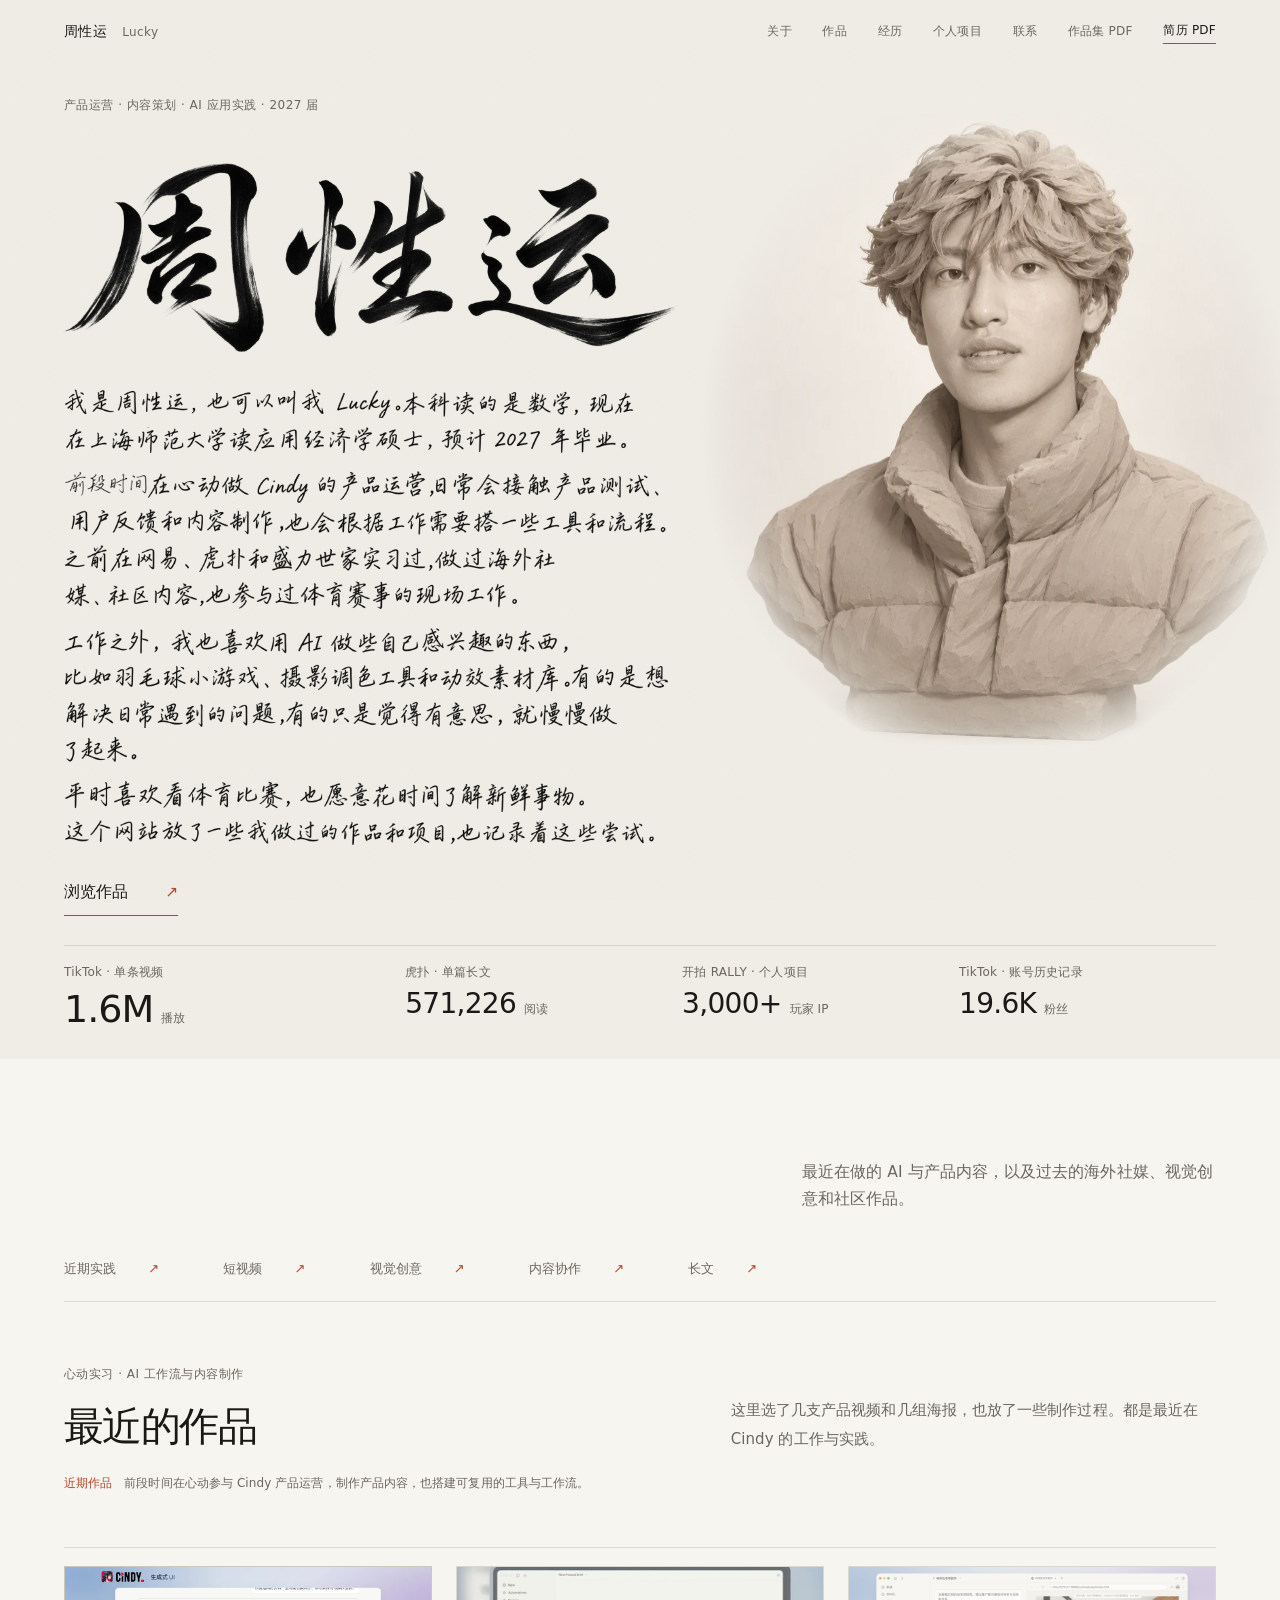
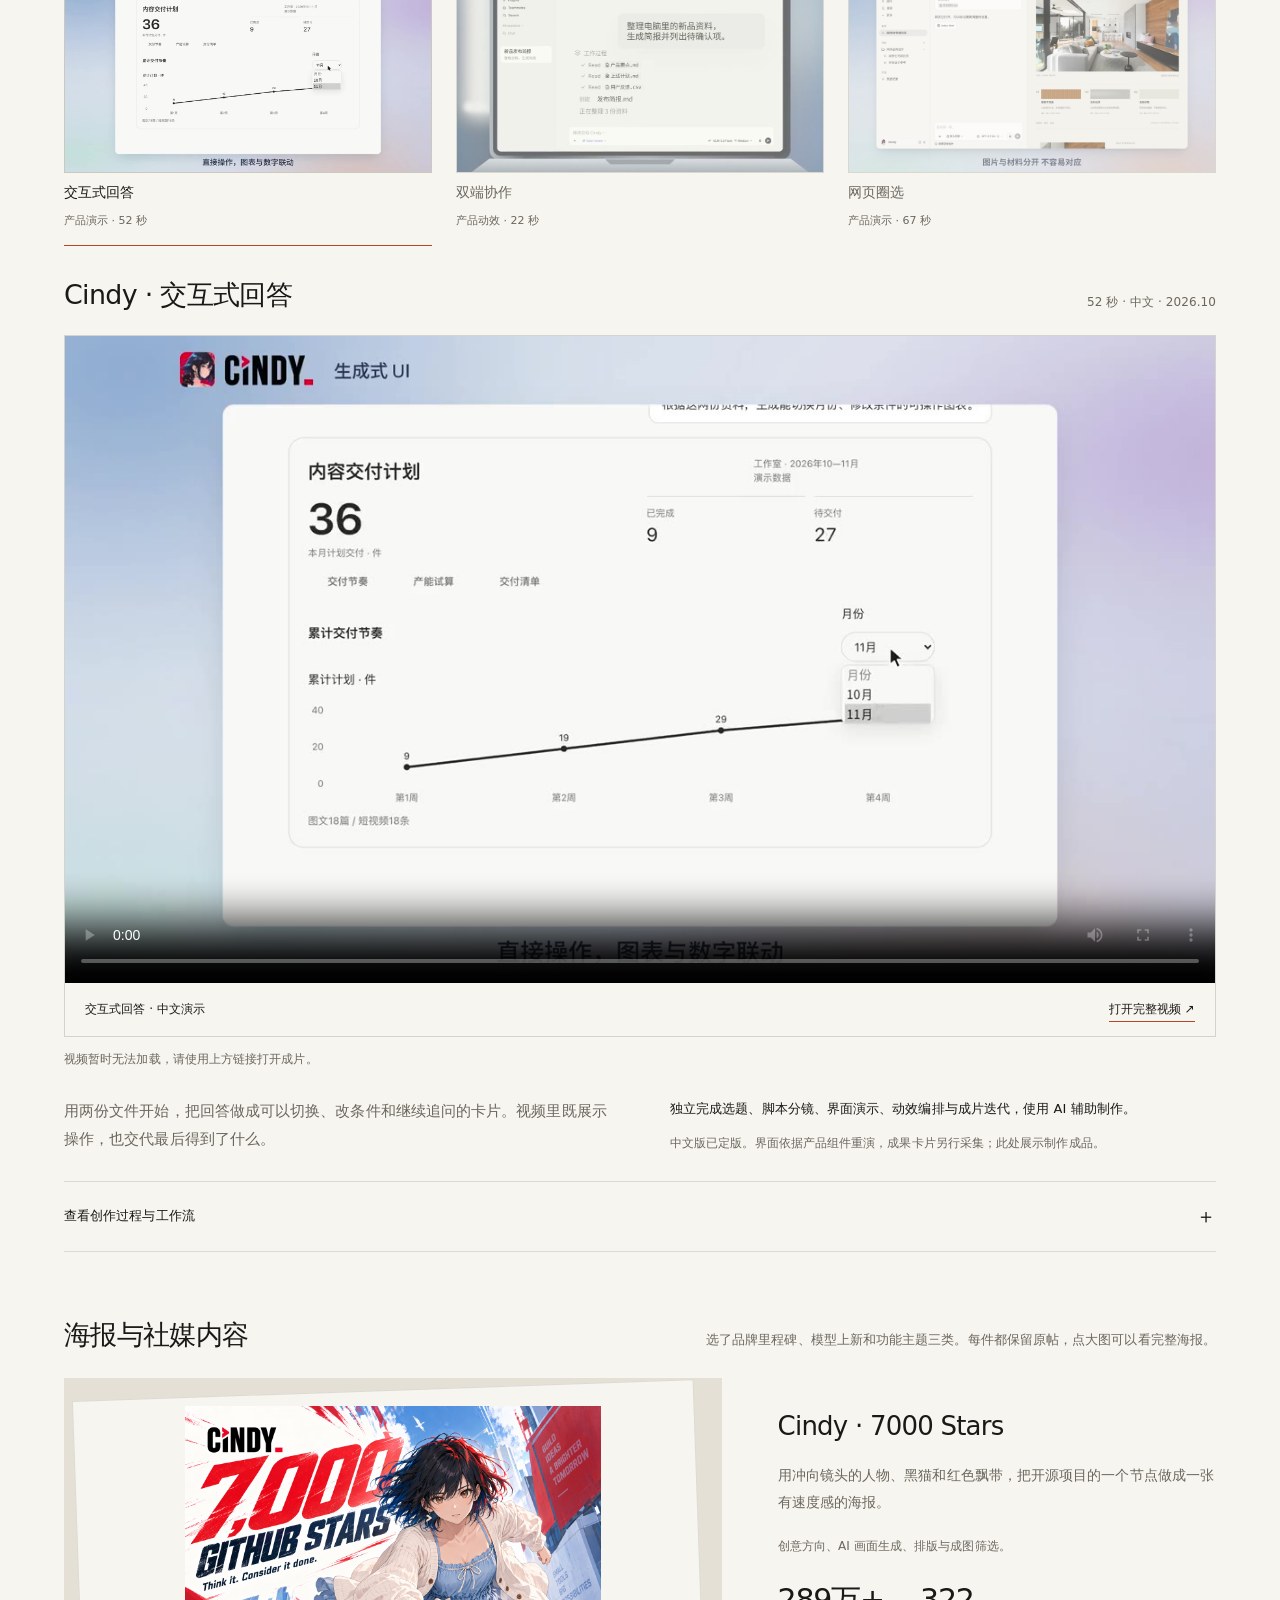
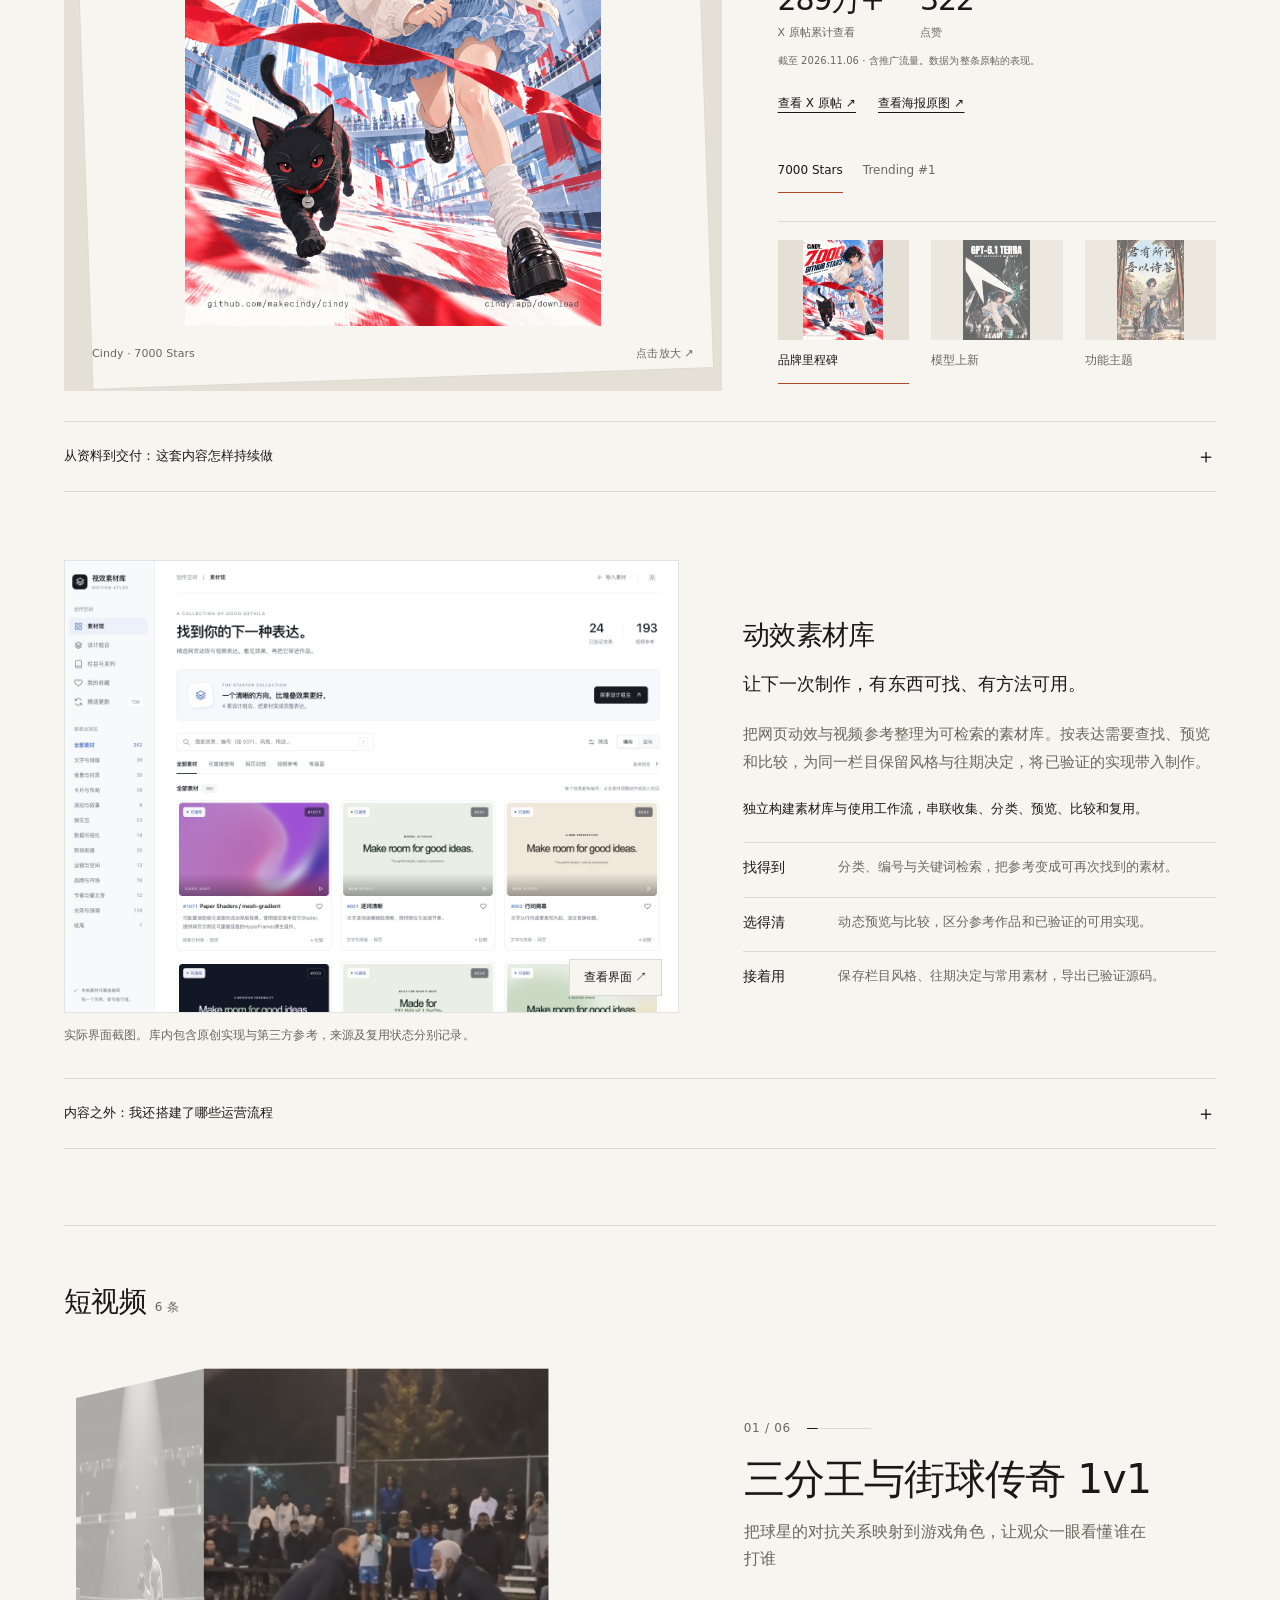
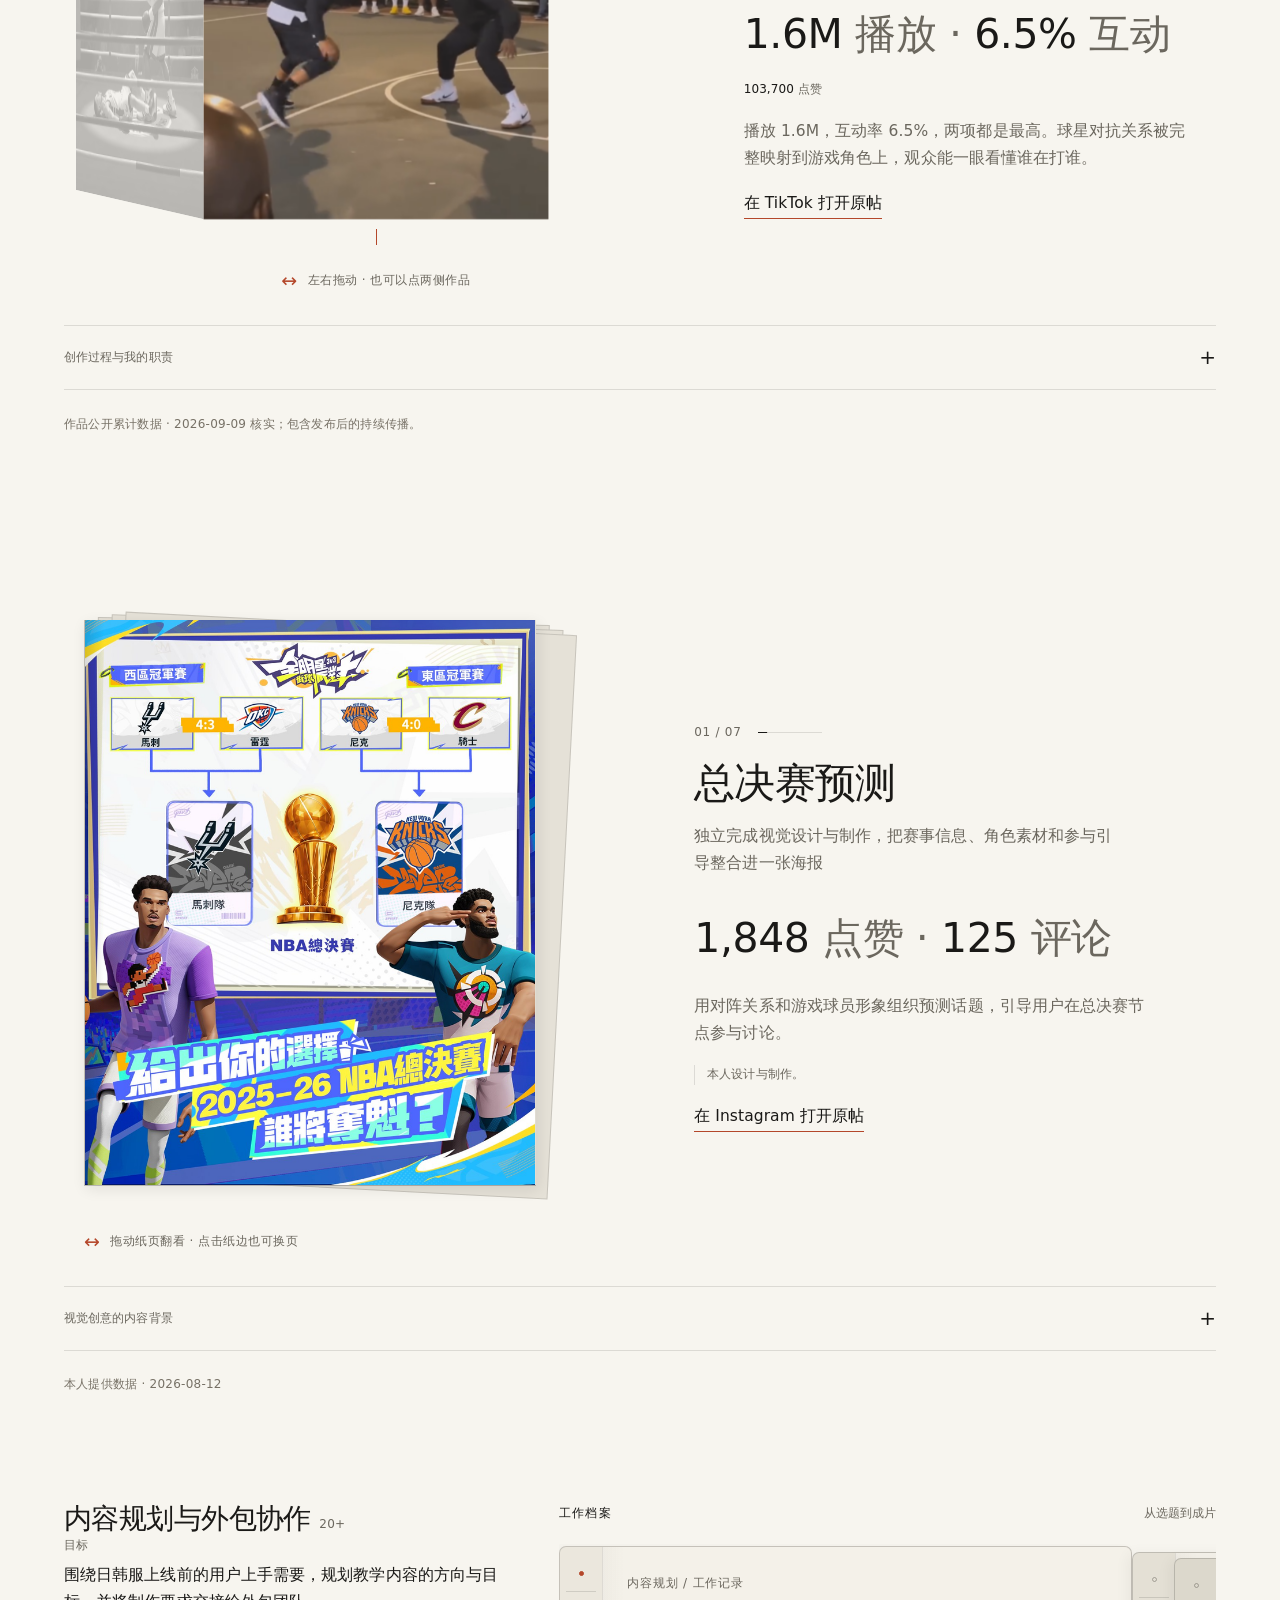
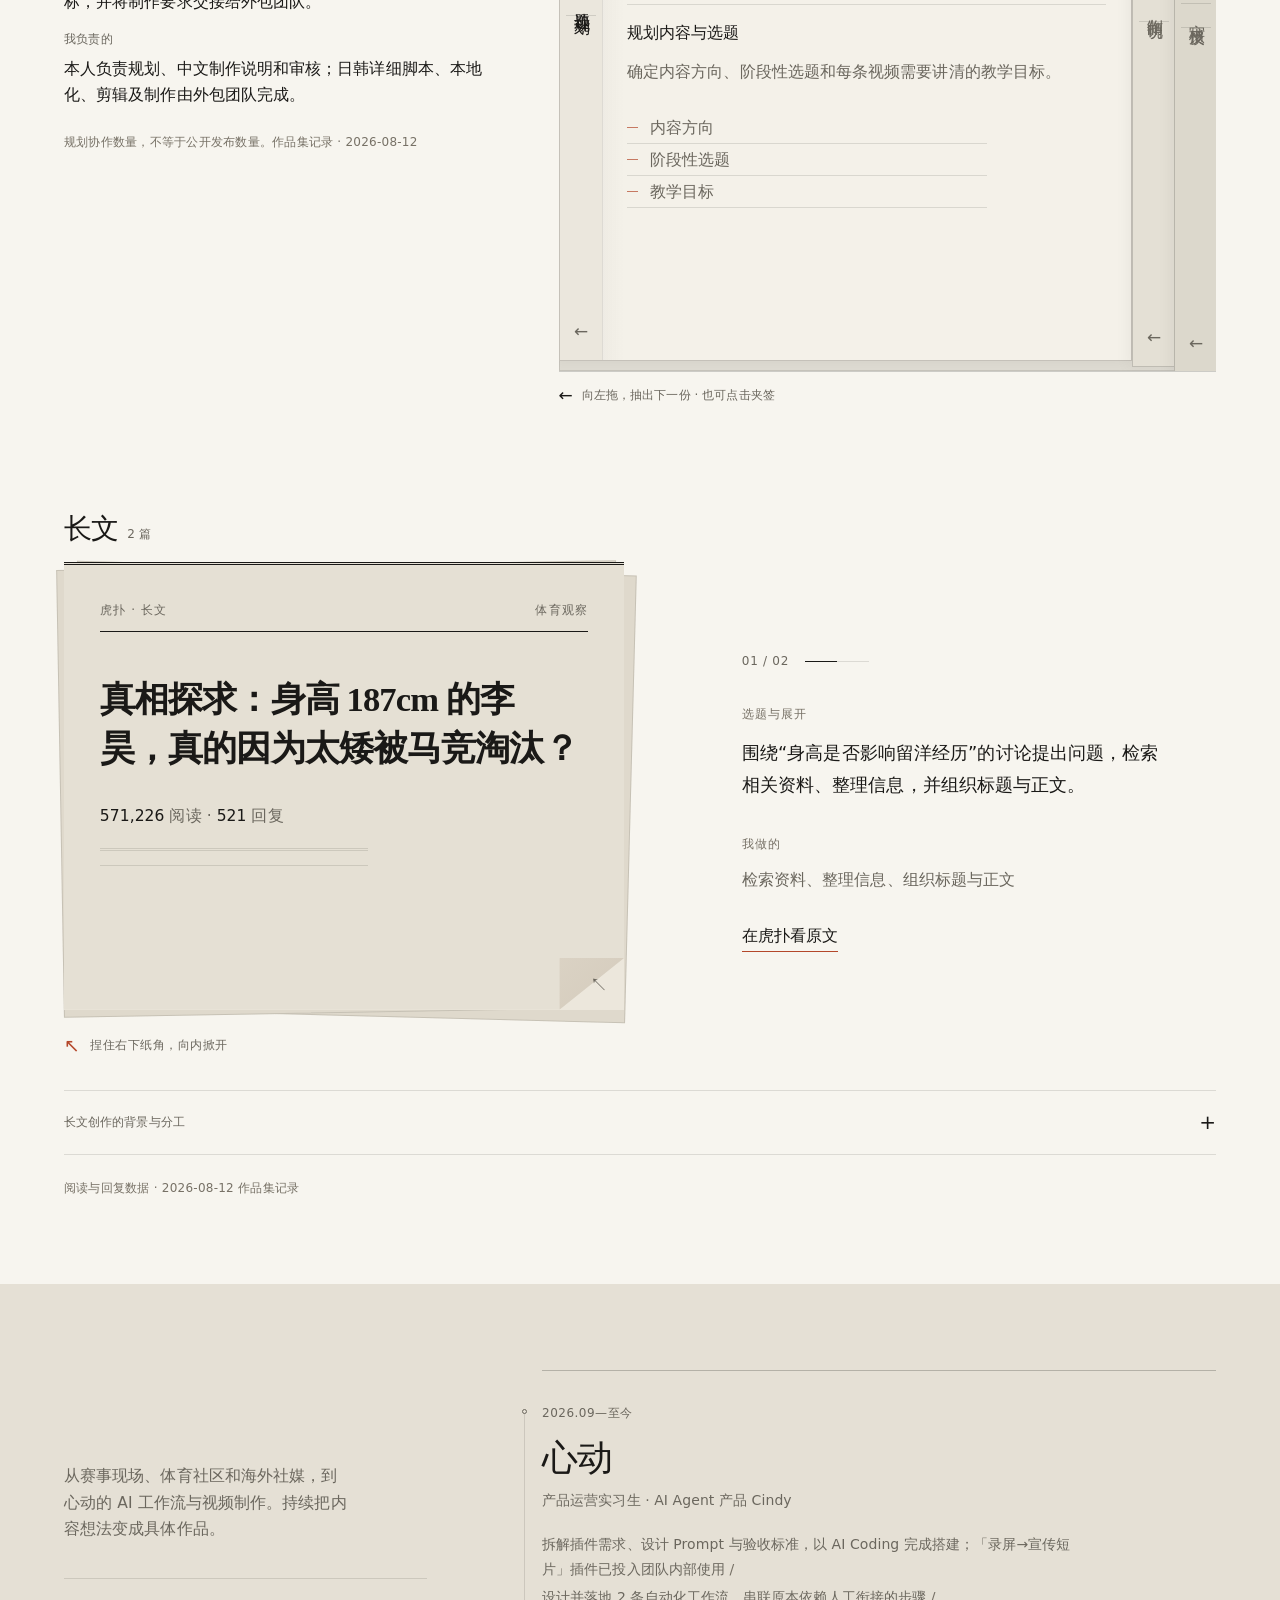
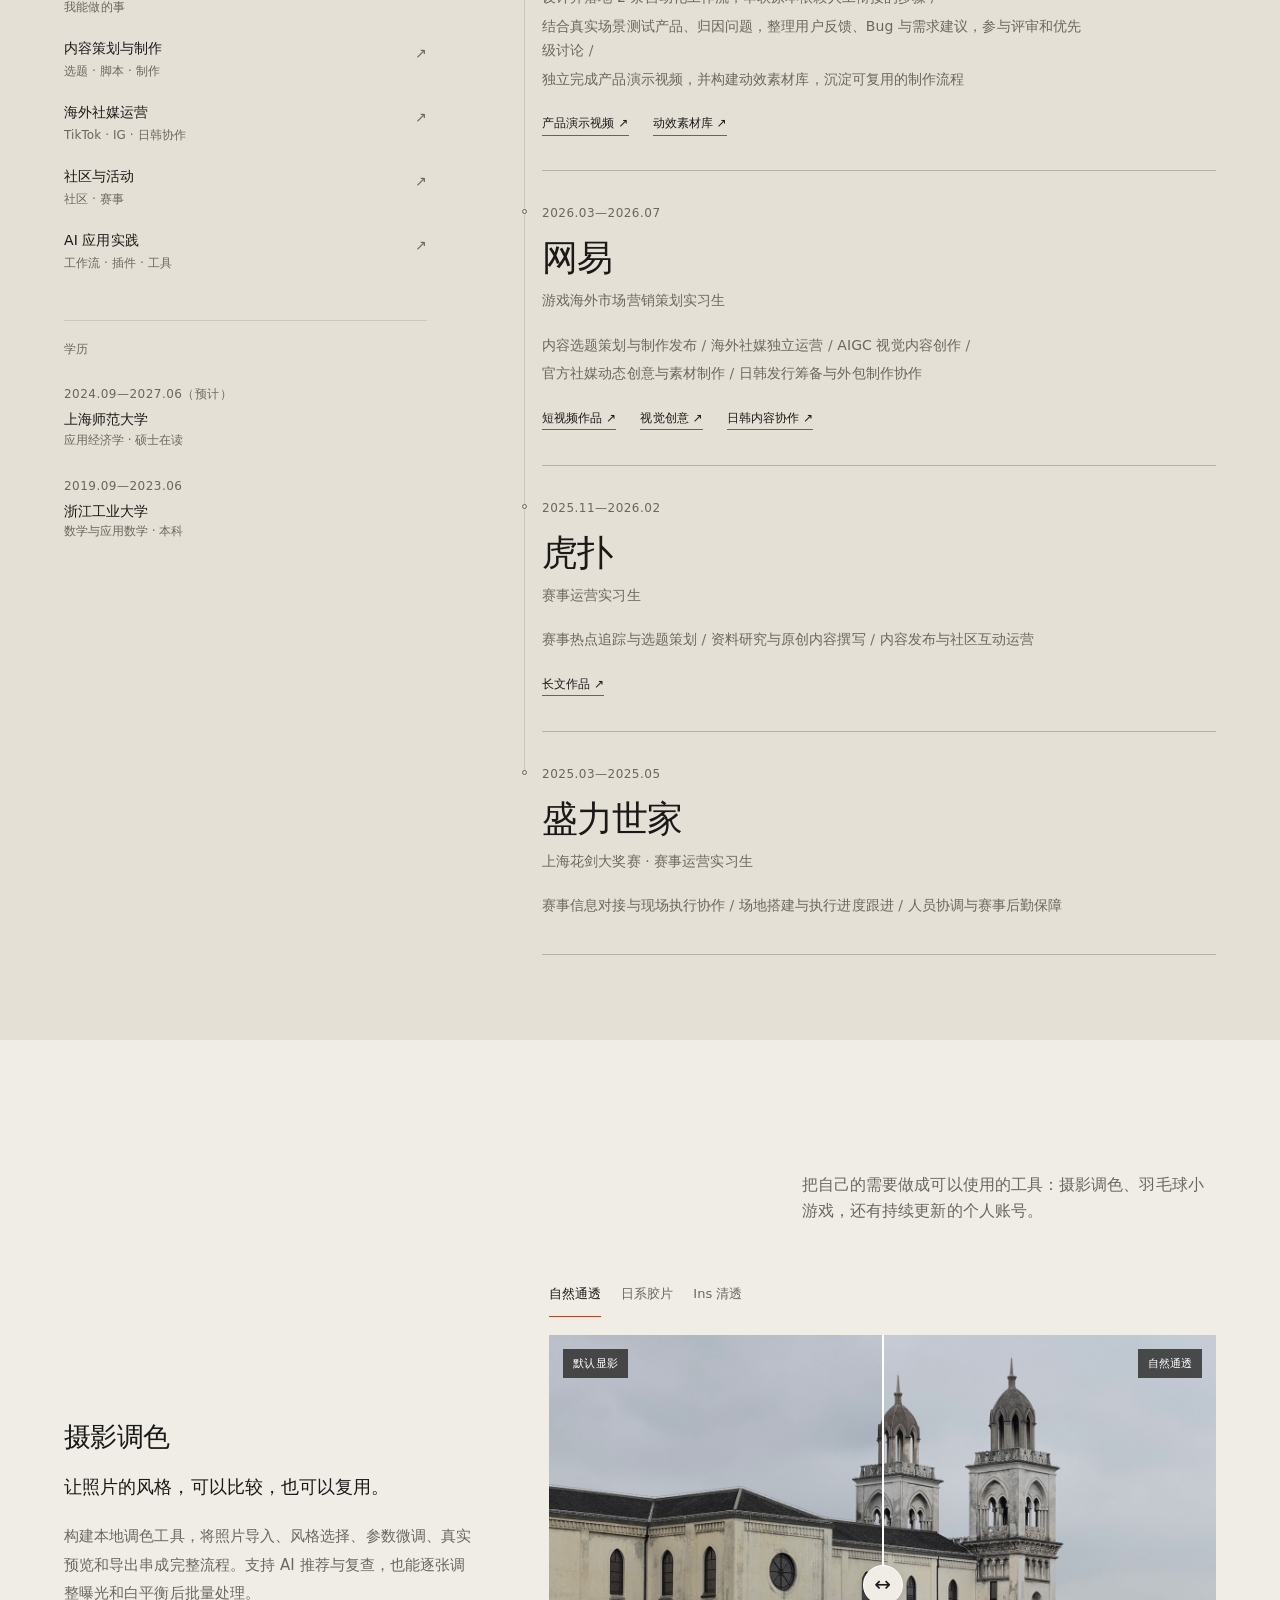
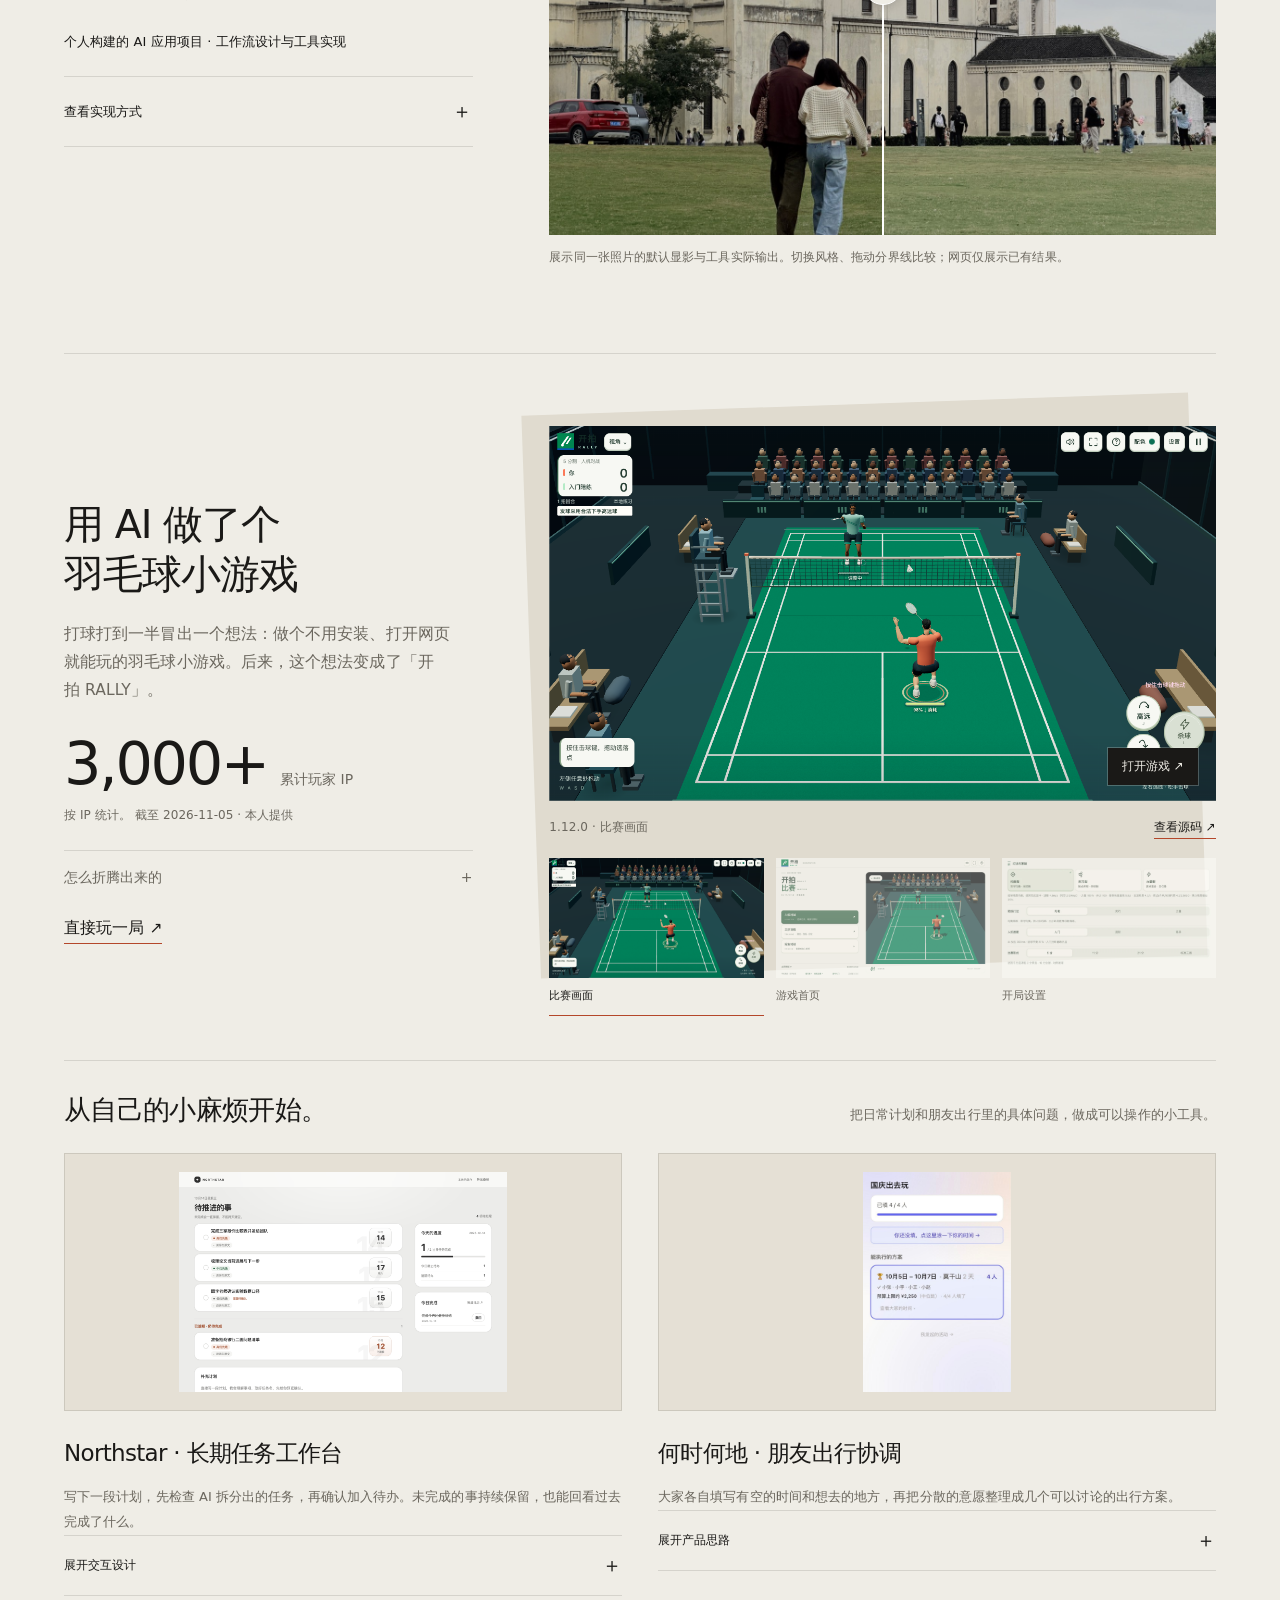
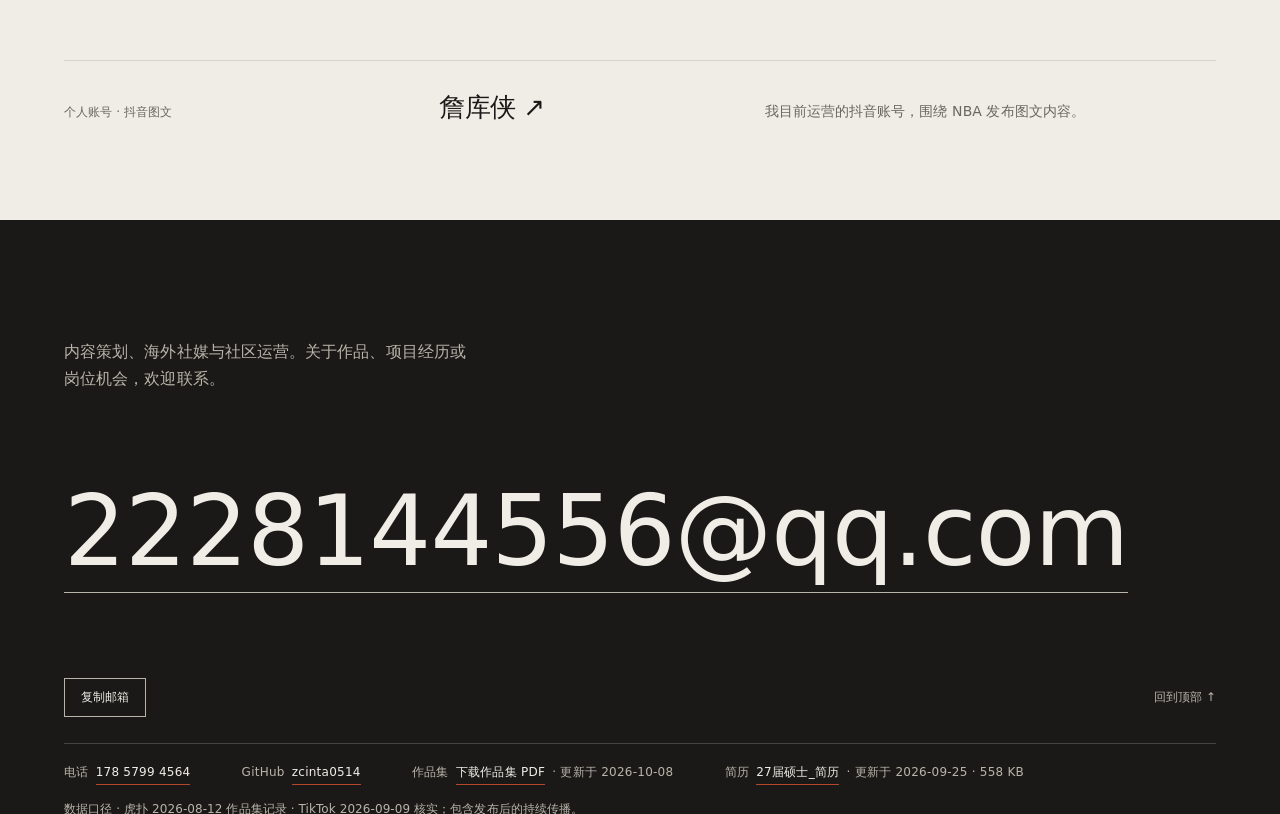
==== commit 54372070: "更新个人介绍与近期 Cindy、RALLY 作品内容 保留原设计与作品交互，接入已确认的精选素材、官方原帖及数据口径。  Assisted-by: Cindy (https://cindy.app)" ====
--- a/site/index.html
+++ b/site/index.html
@@ -13,6 +13,7 @@
 <link rel="stylesheet" href="interface.css">
 <link rel="stylesheet" href="mobile.css">
 <link rel="stylesheet" href="projects.css">
+<link rel="stylesheet" href="refresh.css">
 <!-- 有 JS 时才启用入场；无脚本时保留姓名和简历入口。 -->
 <script>document.documentElement.classList.add('js');</script>
 </head>
@@ -128,5 +129,6 @@
 <script src="interface.js"></script>
 <script src="projects.js"></script>
 <script src="main.js"></script>
+<script src="refresh.js"></script>
 </body>
 </html>
--- a/site/refresh.css
+++ b/site/refresh.css
@@ -0,0 +1,74 @@
+/* 2026.11 内容更新：沿用现有纸色、字体、版心及作品装置。 */
+.intro-ink{display:none;--ink-scale:.34}
+.has-intro-ink .intro-ink{display:block}
+.has-intro-ink #about-copy{position:absolute;width:1px;height:1px;overflow:hidden;clip-path:inset(50%);white-space:nowrap}
+.intro-ink-paragraph{display:flex;flex-wrap:wrap;align-items:center;gap:3px 0}
+.intro-ink-paragraph+.intro-ink-paragraph{margin-top:14px}
+.intro-ink-fragment{display:inline-flex;align-items:center;height:33px;flex:none}
+.intro-ink-fragment svg{display:block;width:calc(var(--clip-w) * var(--ink-scale));height:calc(var(--clip-h) * var(--ink-scale));overflow:hidden}
+@media(min-width:1025px){.hero-stage{bottom:auto;height:max(100svh,820px)}}
+@media(max-width:600px){.intro-ink{--ink-scale:.32}.intro-ink-fragment{height:31px}.intro-ink-paragraph{gap:2px 0}.intro-ink-paragraph+.intro-ink-paragraph{margin-top:12px}}
+.refresh-now{grid-column:1/-1;font-size:12px;line-height:1.8;color:var(--ink-2);margin:0}
+.project-opening{row-gap:20px}
+.refresh-now span{color:var(--accent);margin-right:12px}
+.film-selector{display:grid;grid-template-columns:repeat(3,minmax(0,1fr));gap:24px;border-top:1px solid var(--rule);margin-bottom:30px}
+.film-choice{font:inherit;color:var(--ink-2);background:none;border:0;border-bottom:1px solid transparent;cursor:pointer;text-align:left;padding:18px 0 14px;min-height:60px;min-width:0;display:flex;flex-direction:column;gap:7px}
+.film-preview{display:block;width:100%;aspect-ratio:16/9;object-fit:cover;background:var(--paper-2);border:1px solid var(--rule);opacity:.65;transition:opacity 160ms}
+.film-choice[aria-pressed="true"] .film-preview,.film-choice:hover .film-preview{opacity:1}
+.film-choice[aria-pressed="true"]{color:var(--ink);border-bottom-color:var(--accent)}
+.film-choice strong{font-size:14px;font-weight:500}.film-choice small{font-size:11px;color:var(--ink-2)}
+.refresh-series{margin:64px 0 56px}
+.refresh-section-head{display:flex;align-items:baseline;justify-content:space-between;gap:24px;margin-bottom:24px}
+.refresh-section-head p{font-size:13px;line-height:1.8;color:var(--ink-2);max-width:40em}
+.series-stage{display:grid;grid-template-columns:minmax(0,1.2fr) minmax(0,.8fr);grid-template-rows:auto 1fr;gap:0 56px;align-items:center}
+.series-stage .series-sheet{grid-column:1;grid-row:1/3}.series-copy{grid-column:2;grid-row:1;align-self:end;padding-top:30px}
+.series-stage .series-choices{grid-column:2;grid-row:2;align-self:start}
+.series-sheet{position:relative;margin:0;min-width:0;padding:28px;background:var(--paper-2);isolation:isolate}
+.series-sheet::before{content:"";position:absolute;inset:12px 18px;background:var(--paper);border:1px solid var(--rule);transform:rotate(-2deg);z-index:-1}
+.series-enlarge{display:block;width:100%;padding:0;border:0;background:none;cursor:zoom-in}
+.series-enlarge img{display:block;width:100%;height:520px;object-fit:contain;pointer-events:none}
+.series-sheet figcaption{font-size:11px;color:var(--ink-2);display:flex;justify-content:space-between;gap:12px;margin-top:18px}
+.series-copy h5{font-size:26px;line-height:1.4;font-weight:500;margin:0 0 18px;letter-spacing:-.03em}
+.series-copy>p{font-size:14px;line-height:1.9;color:var(--ink-2)}
+.series-role{margin-top:20px;font-size:12px!important}
+.series-choices{display:grid;grid-template-columns:repeat(3,minmax(0,1fr));gap:22px;margin-top:28px;border-top:1px solid var(--rule);padding-top:18px}
+.series-choice{display:flex;flex-direction:column;align-items:flex-start;gap:10px;padding:0 0 12px;min-width:0;min-height:44px;border:0;border-bottom:1px solid transparent;background:none;color:var(--ink-2);font:inherit;font-size:12px;cursor:pointer}
+.series-choice img{display:block;width:100%;height:100px;object-fit:contain;object-position:top;background:var(--paper-2);opacity:.6;transition:opacity 160ms}
+.series-performance{display:flex;gap:36px;margin:24px 0 10px}.series-performance>div{display:flex;flex-direction:column;gap:5px}.series-performance dt{font-size:11px;color:var(--ink-2)}.series-performance dd{order:-1;margin:0;font-size:30px;font-weight:500;line-height:1.2;letter-spacing:-.04em;font-variant-numeric:tabular-nums}
+.series-copy .series-metric-note{font-size:10px;line-height:1.7;margin:0;color:var(--ink-2)}
+.series-links{display:flex;flex-wrap:wrap;gap:8px 22px;margin-top:12px}.series-links a,.series-dialog-link{display:inline-flex;align-items:center;min-height:44px;font-size:12px;color:var(--ink);text-underline-offset:5px}.series-dialog-link{margin-left:auto;white-space:nowrap}
+.series-dialog .project-dialog-head{gap:12px;padding:10px 14px}.series-dialog .project-dialog-head p{min-width:0;flex:1;line-height:1.5}.series-dialog .project-close{white-space:nowrap;flex-shrink:0}.series-dialog-link{flex-shrink:0}
+.series-choice[aria-pressed="true"] img,.series-choice:hover img{opacity:1}
+.series-choice[aria-pressed="true"]{color:var(--ink);border-bottom-color:var(--accent)}
+.series-variants{display:flex;gap:20px;margin-top:24px}.series-variants[hidden]{display:none}
+.series-variant{font:inherit;font-size:12px;color:var(--ink-2);background:none;border:0;border-bottom:1px solid transparent;min-height:44px;padding:10px 0;cursor:pointer}
+.series-variant[aria-pressed="true"]{color:var(--ink);border-color:var(--accent)}
+.refresh-waiting{opacity:0}
+.rally-choices{display:grid;grid-template-columns:repeat(3,minmax(0,1fr));gap:12px;margin-top:20px}
+.rally-choice{display:flex;flex-direction:column;gap:8px;align-items:flex-start;min-width:0;padding:0 0 10px;background:none;border:0;border-bottom:1px solid transparent;color:var(--ink-2);font:inherit;font-size:11px;cursor:pointer}
+.rally-choice img{display:block;width:100%;aspect-ratio:16/9;object-fit:cover;opacity:.65;transition:opacity 160ms}
+.rally-choice[aria-pressed="true"]{border-bottom-color:var(--accent);color:var(--ink)}.rally-choice[aria-pressed="true"] img,.rally-choice:hover img{opacity:1}
+.pr-play img{aspect-ratio:16/9;object-fit:contain;background:#f5f5ef}
+.pr-result{flex-wrap:wrap}.pr-result span{font-size:14px}.pr-source{max-width:34em}
+.refresh-series>.project-details{margin-top:30px}
+.refresh-method{margin-top:32px}.refresh-method .project-steps{grid-template-columns:repeat(4,minmax(0,1fr))}
+.refresh-method .project-steps h5{font-size:13px}
+.refresh-method-note{font-size:12px;line-height:1.8;color:var(--ink-2);padding-bottom:22px}
+.refresh-tools{margin:44px 0 56px;border-top:1px solid var(--rule);padding-top:30px}
+.refresh-tool-grid{display:grid;grid-template-columns:repeat(2,minmax(0,1fr));gap:36px}
+.refresh-tool{min-width:0}.refresh-tool figure{margin:0 0 22px;background:var(--paper-2);border:1px solid var(--rule);padding:18px}
+.refresh-tool img{display:block;width:100%;height:220px;object-fit:contain}
+.refresh-tool h4{font-size:23px;font-weight:500;letter-spacing:-.03em;margin-bottom:12px}
+.refresh-tool p{font-size:13px;line-height:1.9;color:var(--ink-2)}
+.refresh-tool .link{display:inline-flex;align-items:center;min-height:44px;font-size:12px;margin-top:12px}
+.refresh-tools .project-note{margin-top:24px}
+.refresh-tools summary{font-size:12px;cursor:pointer;padding-block:12px;min-height:44px}
+.refresh-tool details p{padding-bottom:16px}
+.refresh-full-image{object-fit:contain;width:100%;height:auto}
+@media(max-width:1024px){.series-stage{grid-template-columns:minmax(0,1fr) minmax(0,1fr);column-gap:30px}.series-enlarge img{height:420px}.series-copy{padding-top:0}.series-choices{gap:12px}.refresh-section-head{display:block}.refresh-section-head p{margin-top:12px}.refresh-tool img{height:180px}}
+@media(max-width:600px){
+ .film-selector{gap:12px}.film-choice{padding:14px 0;min-height:72px}.film-choice strong{font-size:12px;line-height:1.6}.film-choice small{font-size:10px;line-height:1.6}.film-preview{aspect-ratio:4/3}
+ .refresh-series{margin:42px 0}.series-stage{grid-template-columns:1fr;grid-template-rows:auto auto auto;gap:24px}.series-stage .series-sheet{grid-column:1;grid-row:1}.series-stage .series-choices{grid-column:1;grid-row:2;margin-top:0}.series-copy{grid-column:1;grid-row:3}.series-sheet{padding:20px}.series-enlarge img{height:380px}.series-copy h5{font-size:23px;margin-bottom:12px}.series-choices{gap:12px}.series-choice{font-size:11px}.series-choice img{height:78px}.series-variants{margin-top:16px}
+ .refresh-method .project-steps{grid-template-columns:1fr;gap:18px}.refresh-tool-grid{grid-template-columns:1fr;gap:32px}.refresh-tool img{height:auto;max-height:260px}.refresh-tools{margin-block:32px}.refresh-now{font-size:11px}
+}
+@media(prefers-reduced-motion:reduce){.film-preview,.series-choice img,.rally-choice img{transition:none}.refresh-waiting{opacity:1}}
